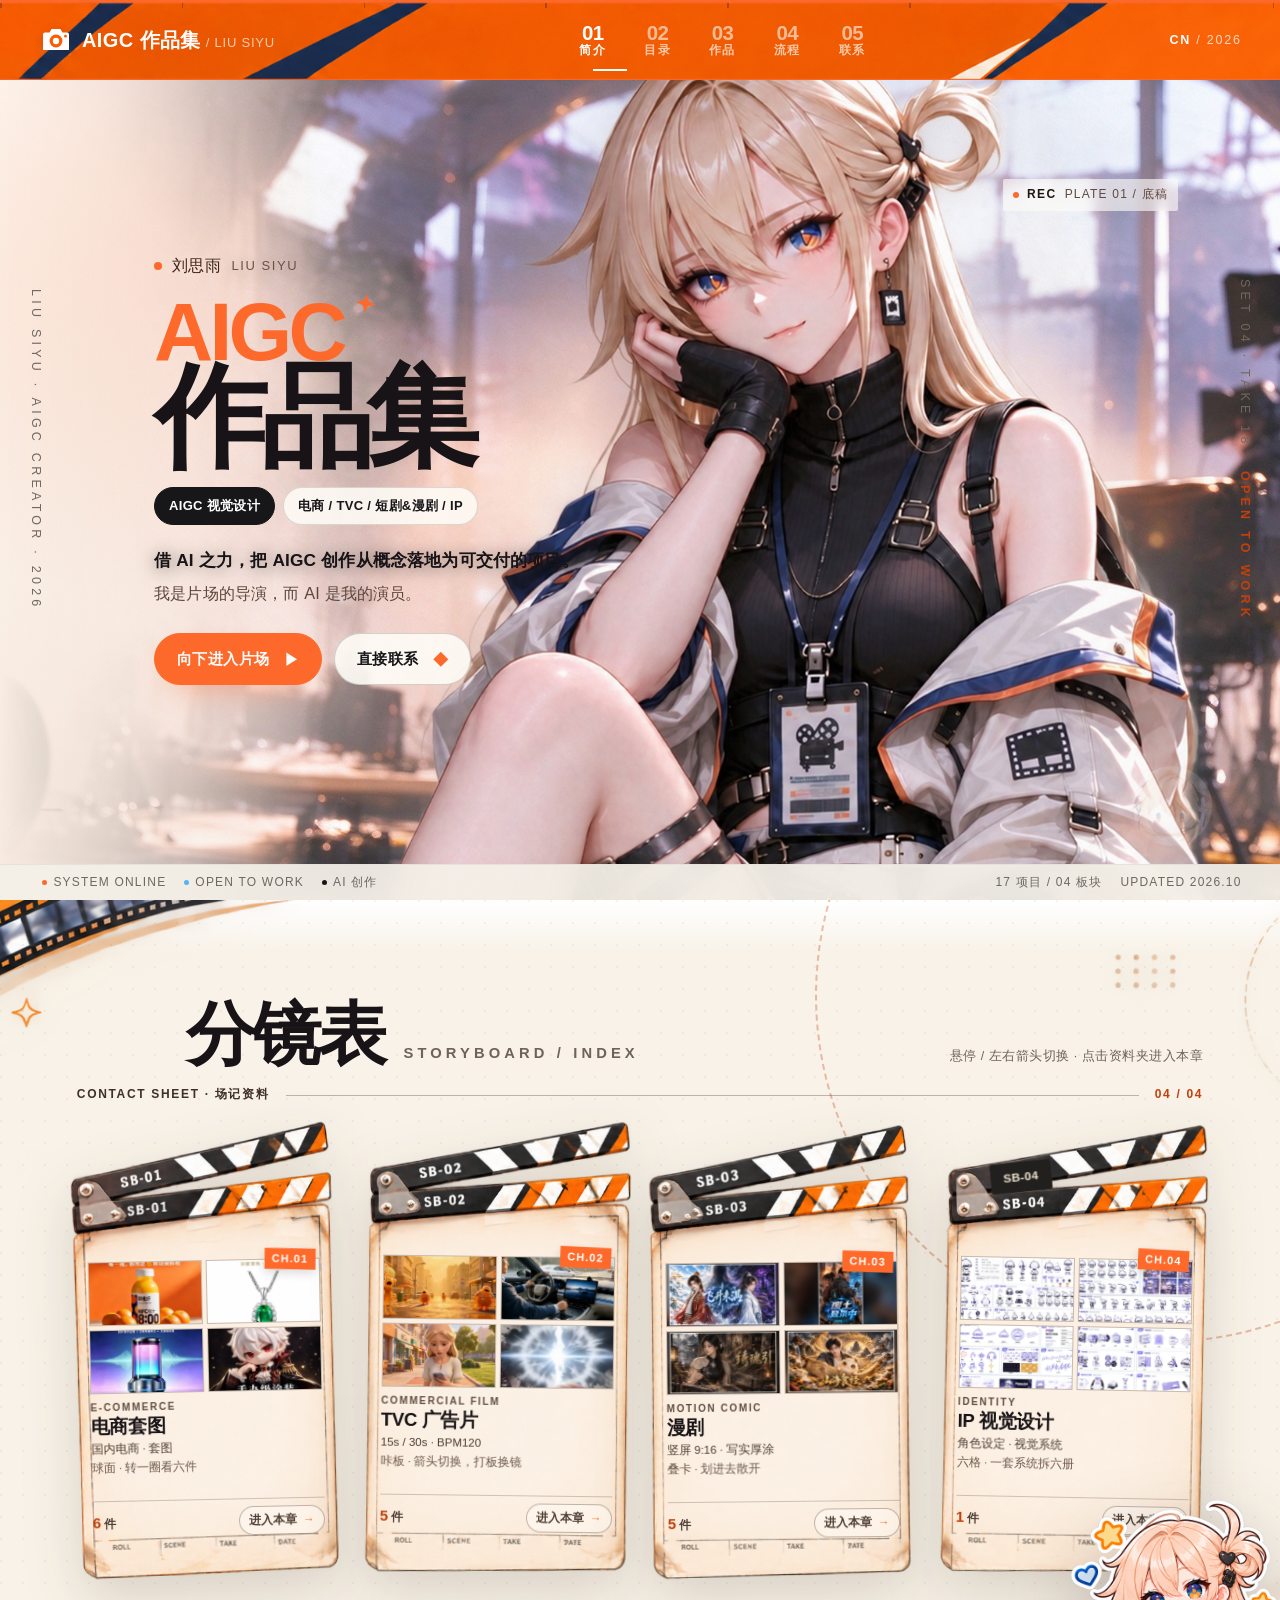
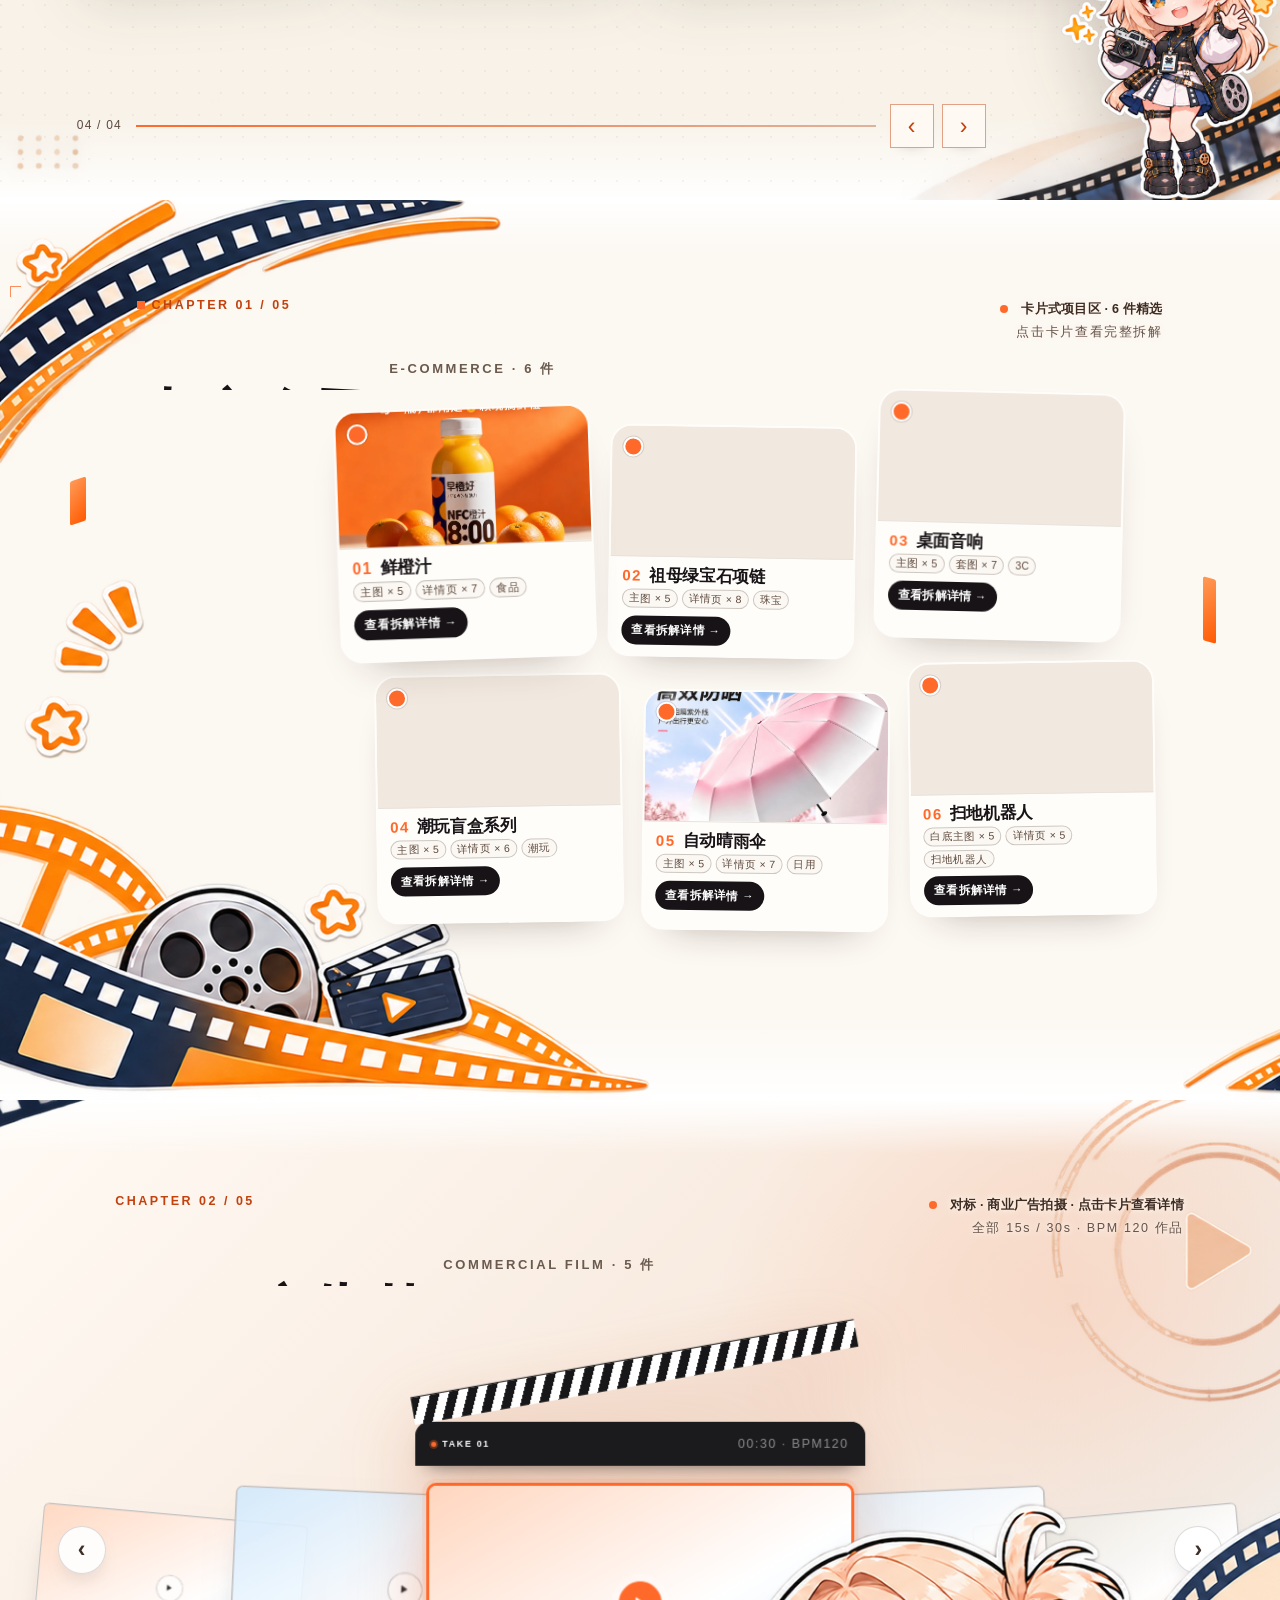
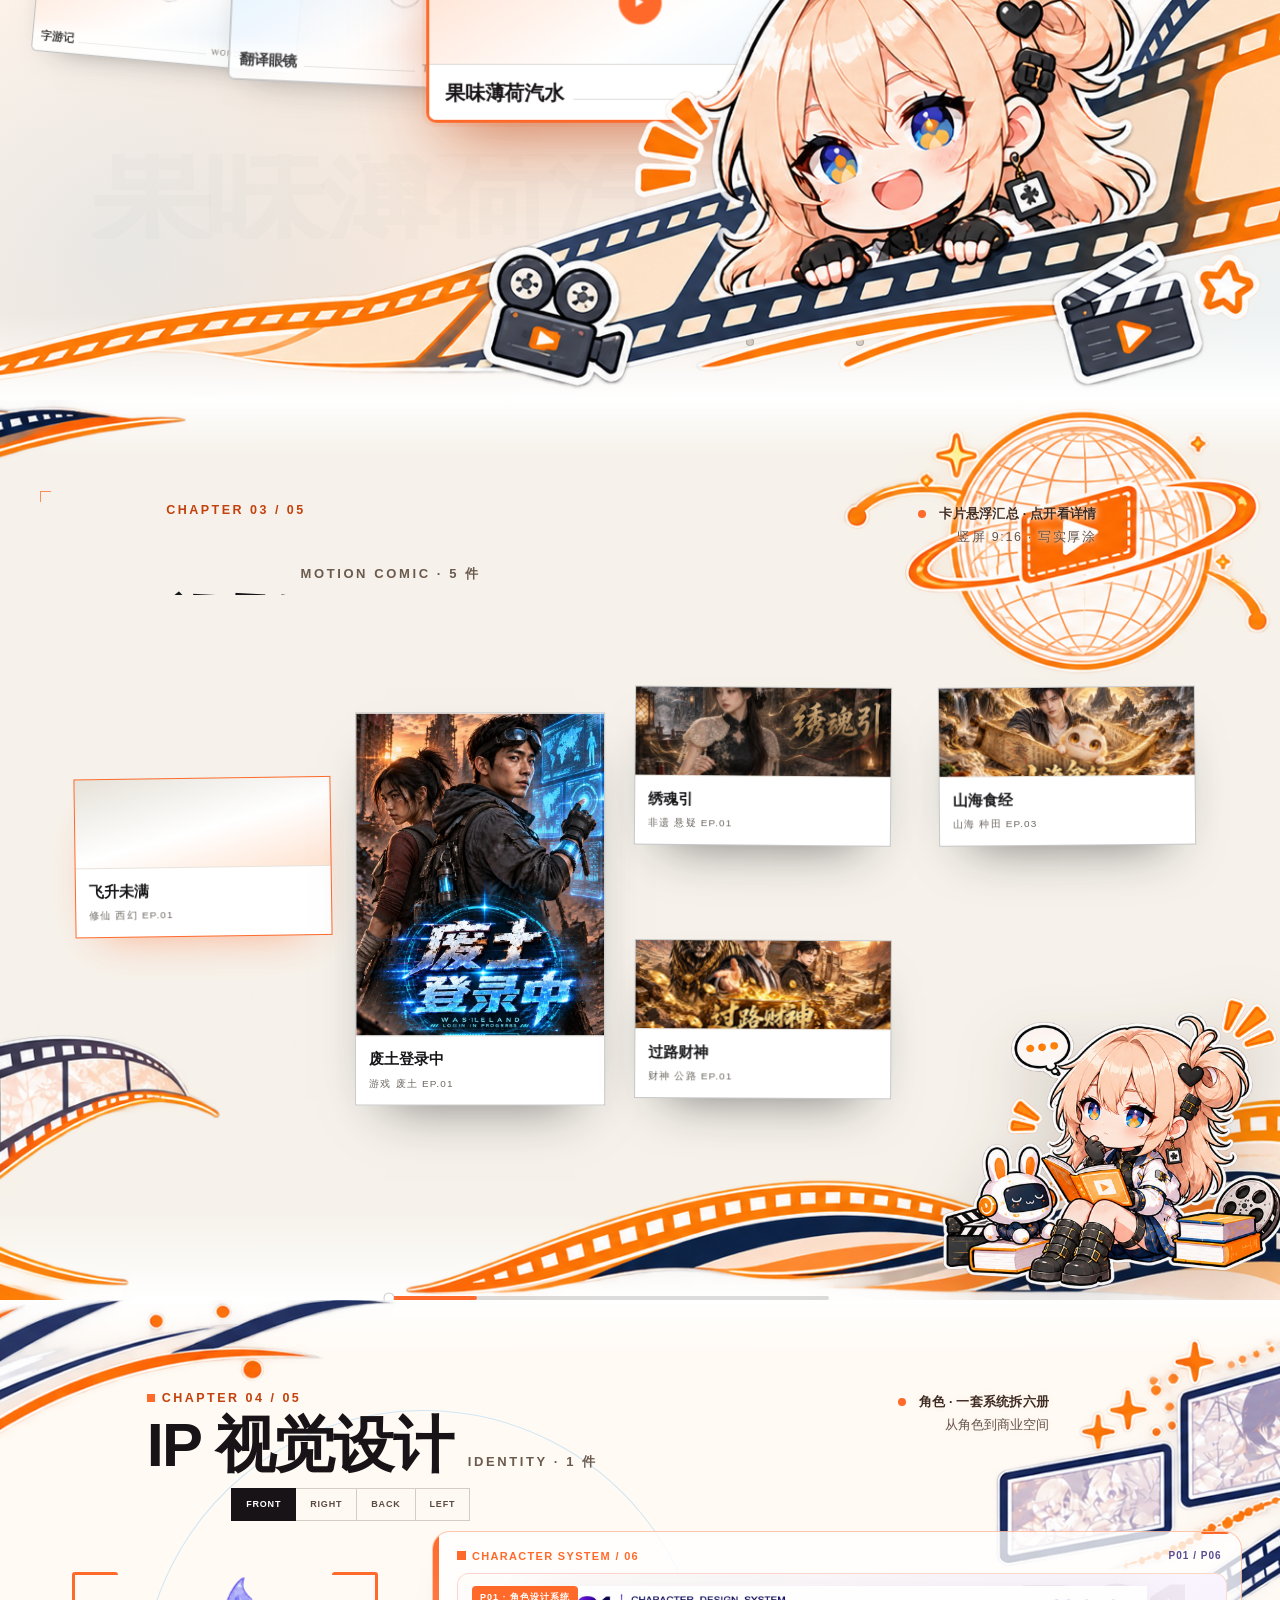
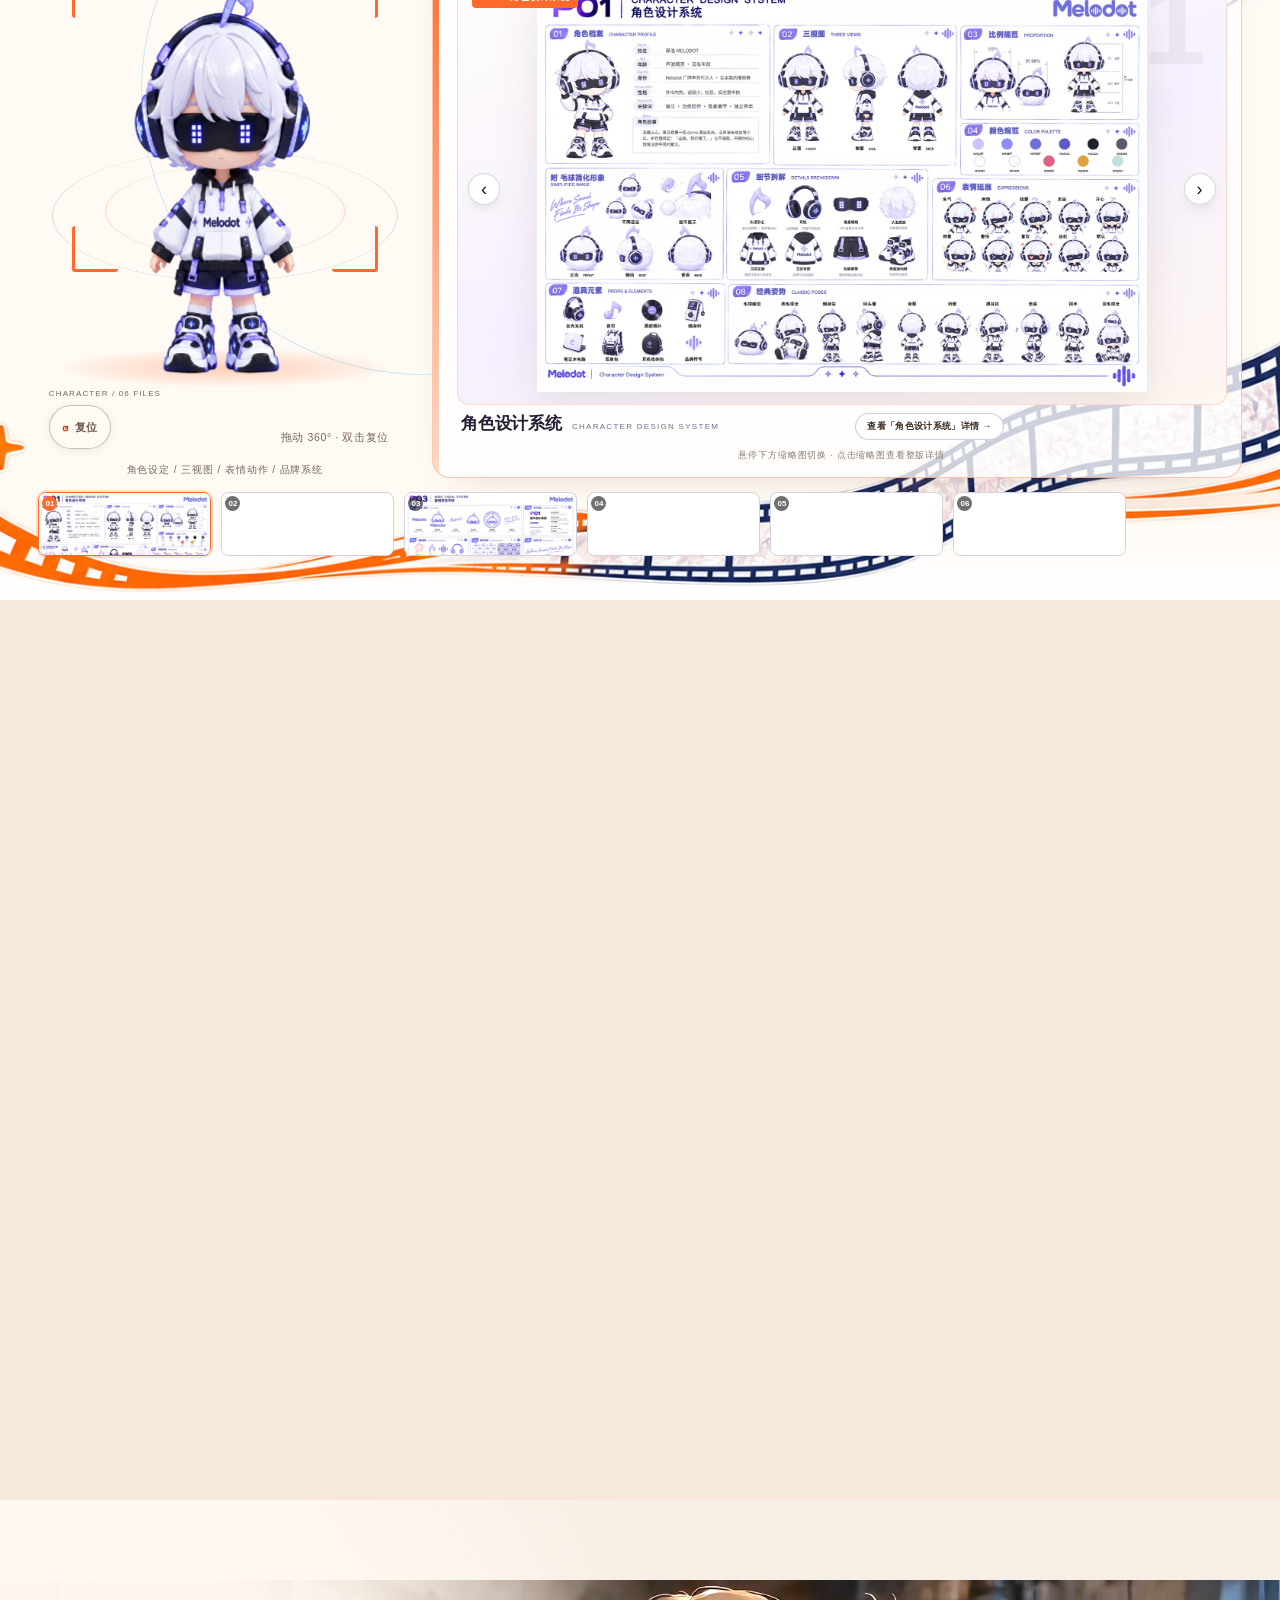
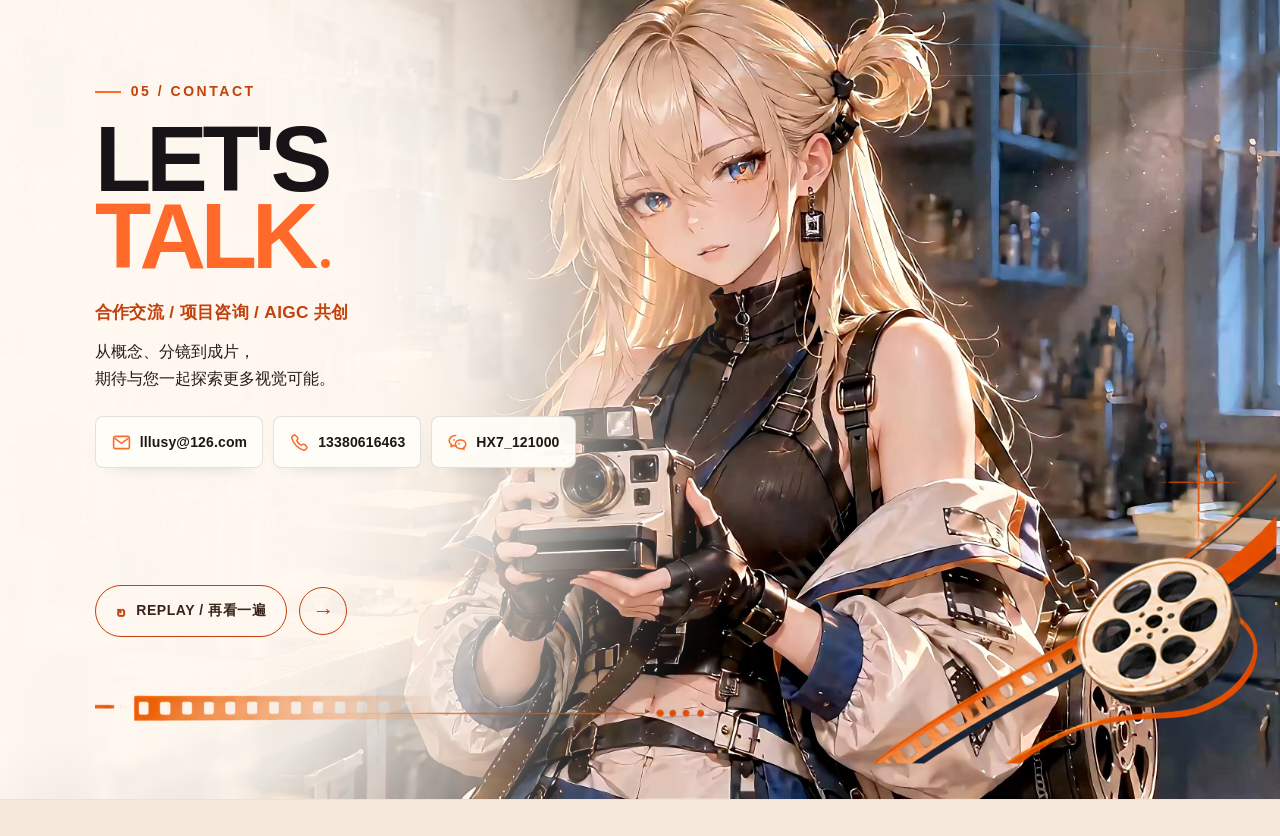
==== index.html @ 0f159fae "TVC: new split background + character assets" ====
﻿<!DOCTYPE html>
<html lang="zh-CN">
<head>
<meta charset="utf-8">
<meta name="viewport" content="width=device-width,initial-scale=1,viewport-fit=cover">
<meta name="theme-color" content="#FF5A00">
<meta name="author" content="刘思雨 LIU SIYU">
<link rel="icon" href="data:image/svg+xml,%3Csvg xmlns='http://www.w3.org/2000/svg' viewBox='0 0 64 64'%3E%3Crect width='64' height='64' fill='%23FF6A2B'/%3E%3Cpath d='M18 16h12v32H18zm18 0h12v32H36z' fill='white'/%3E%3C/svg%3E">
<title>AIGC 作品集 · 刘思雨</title>
<meta name="description" content="刘思雨（LIU SIYU）的 AIGC 作品集：电商套图、TVC 广告片、漫剧与 IP 视觉设计。">
<meta name="color-scheme" content="light">
<meta property="og:type" content="website">
<meta property="og:locale" content="zh_CN">
<meta property="og:title" content="AIGC 作品集 · 刘思雨">
<meta property="og:description" content="电商套图、TVC 广告片、漫剧与 IP 视觉设计。">
<meta property="og:image" content="assets/og-cover.jpg">
<meta property="og:image:width" content="1200">
<meta property="og:image:height" content="630">
<meta name="twitter:card" content="summary_large_image">
<meta name="twitter:title" content="AIGC 作品集 · 刘思雨">
<meta name="twitter:description" content="电商套图、TVC 广告片、漫剧与 IP 视觉设计。">
<meta name="twitter:image" content="assets/og-cover.jpg">
<style>
:root{
  --or:#FF6A2B; --or-d:#E2541C; --or-l:#FFE9DE;
  --or-ink:#C2410C; /* 小字号橙色文字专用：白底对比度 ≥ 4.5:1 */
  --bl:#55B4F2; --bl-d:#1F86DA; --bl-l:#E4F2FD;
  --ink:#17171A; --ink2:#4A4850; --gray:#6E6962;
  --line:#E7E3DC; --paper:#fff; --paper2:#F7F5F1;
  --ease:cubic-bezier(.22,.61,.36,1);
  --pad:clamp(18px,3vw,64px);
  --nav:80px; --bar:36px; --rail:56px;
  --safe-b:env(safe-area-inset-bottom,0px);
}
/* ===== 大屏缩放：1440 为设计基准；≥1920 / ≥2560 等比放大，避免大屏左右空旷、UI 偏小 ===== */
@media (min-width:1920px){:root{--nav:86px;--bar:38px;--rail:62px;--pad:clamp(20px,2.4vw,72px)}}
@media (min-width:2560px){:root{--nav:94px;--bar:42px;--rail:70px;--pad:clamp(22px,2vw,86px)}}
*{box-sizing:border-box;margin:0;padding:0}
html{scroll-behavior:smooth;-webkit-text-size-adjust:100%;overflow-x:hidden;scrollbar-gutter:auto}
body{
  background:#f7e8dc;color:var(--ink);
  font-family:-apple-system,BlinkMacSystemFont,"Segoe UI","PingFang SC","Hiragino Sans GB","Microsoft YaHei",sans-serif;
  -webkit-font-smoothing:antialiased;line-height:1.55;
  text-rendering:optimizeLegibility;
}
img{display:block;max-width:100%}
a{color:inherit;text-decoration:none}
ul{list-style:none}
button{font:inherit;color:inherit;background:none;border:0;cursor:pointer}
::selection{background:var(--or);color:#fff}

/* 跳过导航：仅键盘聚焦时出现 */
.skip{position:fixed;left:12px;top:12px;z-index:999;background:var(--ink);color:#fff;
  font-size:13px;font-weight:700;letter-spacing:.06em;padding:10px 14px;border:1px solid #fff;
  transform:translateY(-180%);transition:transform .2s var(--ease)}
.skip:focus{transform:none}
main:focus{outline:none}
[role="button"]{cursor:pointer}
[role="button"]:focus-visible{outline:2px solid var(--or);outline-offset:4px}

/* ---------- 纸底网点 ---------- */
body::before{
  content:"";position:fixed;inset:0;z-index:0;pointer-events:none;
  background-image:radial-gradient(circle at 1px 1px,rgba(23,23,26,.055) 1px,transparent 0);
  background-size:22px 22px;opacity:.9;
}
/* ---------- 颗粒 ---------- */
.grain{position:fixed;inset:0;z-index:60;pointer-events:none;opacity:.05;mix-blend-mode:multiply;
  background-image:url("data:image/svg+xml,%3Csvg xmlns='http://www.w3.org/2000/svg' width='140' height='140'%3E%3Cfilter id='n'%3E%3CfeTurbulence type='fractalNoise' baseFrequency='.82' numOctaves='3'/%3E%3C/filter%3E%3Crect width='140' height='140' filter='url(%23n)'/%3E%3C/svg%3E");
  animation:grainMove 8s steps(6) infinite;}
@keyframes grainMove{
  0%{transform:translate(0,0)}20%{transform:translate(-3%,2%)}40%{transform:translate(2%,-3%)}
  60%{transform:translate(-2%,-2%)}80%{transform:translate(3%,1%)}100%{transform:translate(0,0)}
}

.wrap{max-width:min(2200px,94vw);margin:0 auto;padding:0 var(--pad)}

/* ---------- 顶部导航 ---------- */
.hud-top{
  position:fixed;top:0;left:0;right:0;z-index:50;height:var(--nav);
  display:flex;align-items:center;gap:18px;
  padding:0 var(--pad) 0 calc(var(--pad) + 2px);
  background:rgba(255,255,255,.86);
  -webkit-backdrop-filter:saturate(180%) blur(16px);backdrop-filter:saturate(180%) blur(16px);
  border-bottom:1px solid transparent;transition:border-color .35s var(--ease),background .35s var(--ease);
}
.hud-top.stuck{border-bottom-color:var(--line);background:rgba(255,255,255,.96)}
.logo{display:flex;align-items:center;gap:9px;flex:none;font-weight:800;font-size:17px;letter-spacing:.02em}
.logo i{width:10px;height:10px;background:var(--or);display:block;transition:transform .5s var(--ease)}
.logo:hover i{transform:rotate(45deg)}
.logo em{font-style:normal;color:var(--gray);font-weight:600;font-size:13px;letter-spacing:.08em}
.nav{display:flex;gap:2px;flex:1;min-width:0;justify-content:center;overflow-x:auto;
  scrollbar-width:none;-ms-overflow-style:none}
.nav::-webkit-scrollbar{display:none}
.nav a{position:relative;font-size:16px;color:var(--ink2);padding:0 16px;height:var(--nav);
  display:flex;align-items:center;white-space:nowrap;transition:color .25s var(--ease)}
.nav a b{font-weight:700;font-size:13px;color:var(--gray);margin-right:5px;font-variant-numeric:tabular-nums;
  transition:color .25s}
.nav a::after{content:"";position:absolute;left:13px;right:13px;bottom:14px;height:2px;background:var(--or);
  transform:scaleX(0);transform-origin:left;transition:transform .3s var(--ease)}
.nav a:hover::after,.nav a.on::after{transform:scaleX(1)}
.nav a.on{color:var(--ink);font-weight:800}
.nav a:focus-visible{outline:2px solid var(--or);outline-offset:4px;border-radius:3px}
.nav a.on b,.nav a:hover b{color:var(--or)}
.hud-r{display:flex;align-items:center;gap:12px;flex:none}
.tc{font-variant-numeric:tabular-nums;font-size:13px;letter-spacing:.06em;color:var(--gray);
  border:1px solid var(--line);padding:3px 8px;line-height:1}
.tc b{color:var(--or);font-weight:800}
.lang{font-size:13px;letter-spacing:.14em;color:var(--gray)}
.lang i{color:var(--ink);font-style:normal;font-weight:800}
.prog{position:fixed;top:0;left:0;right:0;height:2px;z-index:70;background:transparent}
.prog i{display:block;height:100%;width:0;
  background:linear-gradient(90deg,var(--or) 0,var(--or) 58%,var(--bl) 58%,var(--bl) 100%)}
.prog .pt{position:absolute;left:0;right:0;top:0;height:0;pointer-events:none}
.prog .pt b{position:absolute;top:3px;width:1.5px;height:5px;background:rgba(23,23,26,.3);
  transition:height .35s var(--ease-o),background .35s var(--ease),top .35s var(--ease-o)}
.prog .pt b.on{top:2px;height:9px;background:var(--or)}

/* ---------- 左右侧栏 ---------- */
.rail{position:fixed;z-index:40;top:0;bottom:0;width:var(--rail);
  display:flex;align-items:center;justify-content:center;pointer-events:none}
.rail.l{left:0}.rail.r{right:0}
.rail span{writing-mode:vertical-rl;text-orientation:mixed;font-size:11px;letter-spacing:.34em;
  color:var(--gray);text-transform:uppercase;
  border-left:1px solid var(--line);padding-left:14px;line-height:1}
.rail.r span{border-left:0;border-right:1px solid var(--line);padding-left:0;padding-right:14px}
.rail b{color:var(--or);font-weight:800}

/* ---------- 底部状态条 ---------- */
.hud-bot{
  position:fixed;left:0;right:0;bottom:0;z-index:50;height:calc(var(--bar) + var(--safe-b));
  padding-bottom:var(--safe-b);
  display:flex;align-items:center;justify-content:space-between;gap:16px;
  padding-left:calc(var(--pad) + 4px);padding-right:var(--pad);
  background:rgba(255,255,255,.9);border-top:1px solid var(--line);
  -webkit-backdrop-filter:blur(14px);backdrop-filter:blur(14px);
  font-size:14px;letter-spacing:.1em;color:var(--gray);
  overflow-x:auto;scrollbar-width:none;white-space:nowrap;
  transition:transform .45s var(--ease),opacity .45s var(--ease);
}
.hud-bot.s8hide{transform:translateY(110%);opacity:0;pointer-events:none}
.hud-bot::-webkit-scrollbar{display:none}
.hud-bot .st{display:flex;align-items:center;gap:6px;flex:none}
.hud-bot .st i{width:5px;height:5px;border-radius:50%;background:var(--or);display:block}
.hud-bot .st.b i{background:var(--bl)}
.hud-bot .st.c i{background:var(--ink)}
.hud-bot .grp{display:flex;gap:18px;align-items:center;flex:none}
@keyframes blink{0%,100%{opacity:1}50%{opacity:.25}}
.hud-bot .st i{animation:blink 2.4s var(--ease) infinite}
.hud-bot .st:nth-child(2) i{animation-delay:.4s}
.hud-bot .st:nth-child(3) i{animation-delay:.8s}

/* ---------- 助理球 ---------- */
.orb{position:fixed;z-index:55;right:calc(var(--rail) + 14px);bottom:calc(var(--bar) + 22px + var(--safe-b));
  width:96px;height:96px;border-radius:50%;display:flex;align-items:center;justify-content:center;
  background:radial-gradient(circle at 34% 30%,#ffb189,var(--or) 62%,#d1440c 100%);
  box-shadow:0 8px 26px rgba(255,106,43,.36),inset 0 -2px 8px rgba(0,0,0,.14);
  color:#fff;font-size:13px;font-weight:800;letter-spacing:.04em;
  transition:transform .3s var(--ease)}
.orb:hover{transform:scale(1.06)}
.orb{transition:transform .3s var(--ease),opacity .45s var(--ease)}
.orb.hide{opacity:.16}
.orb::before,.orb::after{content:"";position:absolute;inset:-6px;border-radius:50%;
  border:1px solid var(--or);opacity:0;animation:ring 3s var(--ease) infinite}
.orb::after{animation-delay:1.5s}
@keyframes ring{0%{transform:scale(.9);opacity:.55}70%{transform:scale(1.5);opacity:0}100%{opacity:0}}
.orb .tip{position:absolute;right:106px;top:50%;transform:translate(6px,-50%);white-space:nowrap;
  background:var(--ink);color:#fff;font-size:13px;font-weight:600;letter-spacing:.04em;
  padding:6px 10px;opacity:0;pointer-events:none;transition:.25s var(--ease)}
.orb:hover .tip{opacity:1;transform:translate(0,-50%)}
.orb.open{transform:scale(.9) rotate(8deg)}
.orb.dim{opacity:0;transform:scale(.5);pointer-events:none}
.orb.s8hide{opacity:0;transform:scale(.5);pointer-events:none}
.orb-ico{display:flex;width:27px;height:27px;animation:bob 3s var(--ease) infinite}
.orb-ico svg{width:100%;height:100%;fill:#fff}
/* Q 版对话球：白色圆形徽章 + 橙色 ring（失败回退原对话图标） */
.orb.has-chibi{background:#fff}
.orb.has-chibi .orb-ico{position:relative;width:100%;height:100%;animation:none}
.orb-chibi{position:absolute;inset:0;width:100%;height:100%;object-fit:cover;border-radius:50%;
  display:block;z-index:1}
.orb.has-chibi .orb-fallback{display:none}
.orb.has-chibi:hover .orb-chibi{transform:scale(1.04);transition:transform .3s var(--ease)}
@keyframes bob{0%,100%{transform:translateY(0)}50%{transform:translateY(-2px)}}

/* ---------- AI 助手对话 ---------- */
.aichat{position:fixed;z-index:58;left:0;top:0;
  width:344px;max-width:calc(100vw - 26px);height:min(486px,72vh);
  background:#fff;border:1px solid var(--line);border-radius:22px;overflow:hidden;
  display:flex;flex-direction:column;
  box-shadow:0 26px 74px rgba(20,18,16,.24),0 6px 18px rgba(20,18,16,.12);
  opacity:0;transform:translateY(18px) scale(.94);transform-origin:50% 50%;
  pointer-events:none;visibility:hidden;
  transition:opacity .32s var(--ease),transform .34s var(--ease),visibility 0s linear .34s;
  font-size:14px;color:var(--ink)}
.aichat.show{opacity:1;transform:translateY(0) scale(1);pointer-events:auto;visibility:visible;
  transition:opacity .32s var(--ease),transform .34s var(--ease),visibility 0s linear 0s}
.aichat.dragging{transition:none}
.aichat.centered{box-shadow:0 44px 120px -20px rgba(20,18,16,.42),0 10px 26px rgba(20,18,16,.16)}
.aichat .ac-head{cursor:grab;touch-action:none}
.aichat.dragging .ac-head{cursor:grabbing}
.ac-head{display:flex;align-items:center;gap:10px;padding:12px 12px 12px 14px;
  background:linear-gradient(118deg,#FF6A2B,#ff8c52);color:#fff}
.ac-av{width:48px;height:48px;border-radius:50%;overflow:hidden;background:rgba(255,255,255,.2);
  display:flex;align-items:center;justify-content:center;flex:0 0 auto}
.ac-av svg{width:20px;height:20px;fill:#fff}
.ac-av img{width:100%;height:100%;object-fit:cover;display:block}
.ac-id{flex:1;min-width:0;line-height:1.28}
.ac-id b{display:block;font-size:14px;font-weight:800;letter-spacing:.02em}
.ac-id i{display:flex;align-items:center;gap:5px;font-style:normal;font-size:11px;opacity:.94}
.ac-id .dot{width:6px;height:6px;border-radius:50%;background:#8dffa6;box-shadow:0 0 0 3px rgba(141,255,166,.4);animation:live 1.6s ease-in-out infinite}
@keyframes live{0%,100%{opacity:1}50%{opacity:.45}}
.ac-ic{width:30px;height:30px;border-radius:50%;border:0;background:rgba(255,255,255,.16);
  color:#fff;font-size:16px;line-height:1;cursor:pointer;flex:0 0 auto;transition:.2s}
.ac-ic:hover{background:rgba(255,255,255,.34)}
.ac-x{font-size:19px}
.ac-top svg{width:17px;height:17px;fill:#fff}
.ac-body{flex:1;overflow-y:auto;padding:14px 14px 8px;display:flex;flex-direction:column;gap:8px;
  background:linear-gradient(180deg,#FFF9F4,#F2F7FC)}
.ac-line{display:flex;gap:7px;align-items:flex-end;max-width:92%;animation:msgIn .34s var(--ease) both}
.ac-line.ai{align-self:flex-start}
.ac-line.me{align-self:flex-end;flex-direction:row-reverse}
.ac-mini{flex:0 0 auto;width:32px;height:32px;border-radius:50%;overflow:hidden;background:var(--or);
  display:flex;align-items:center;justify-content:center;margin-bottom:3px}
.ac-mini svg{width:13px;height:13px;fill:#fff}
.ac-mini img{width:100%;height:100%;object-fit:cover;display:block}
.ac-msg{max-width:100%;padding:9px 12px;border-radius:15px;line-height:1.55;font-size:15px;
  word-break:break-word}
.ac-msg.ai{background:#fff;border:1px solid var(--line);border-bottom-left-radius:5px}
.ac-msg.me{background:var(--or);color:#fff;border-bottom-right-radius:5px}
@keyframes msgIn{from{opacity:0;transform:translateY(9px)}to{opacity:1;transform:translateY(0)}}
.ac-typing{display:flex;gap:4px;align-items:center;padding:12px 13px;background:#fff;
  border:1px solid var(--line);border-radius:15px;border-bottom-left-radius:5px}
.ac-typing i{width:6px;height:6px;border-radius:50%;background:#cfc8bf;animation:blink 1.2s infinite}
.ac-typing i:nth-child(2){animation-delay:.18s}
.ac-typing i:nth-child(3){animation-delay:.36s}
@keyframes blink{0%,60%,100%{opacity:.3;transform:translateY(0)}30%{opacity:1;transform:translateY(-3px)}}
.ac-quick{display:flex;flex-wrap:wrap;gap:7px;padding:9px 14px 4px}
.ac-chip{border:1.5px solid var(--or);color:#d8490f;background:#FFF3EC;border-radius:999px;
  padding:6px 12px;font-size:12.5px;font-weight:700;cursor:pointer;transition:.2s var(--ease)}
.ac-chip:hover{background:var(--or);color:#fff;transform:translateY(-1px)}
.ac-chip:active{transform:translateY(0)}
.ac-card{align-self:flex-start;width:85%;max-width:85%;background:#fff;border:1px solid var(--line);
  border-radius:15px;padding:6px 12px;box-shadow:0 6px 20px rgba(20,18,16,.07);
  animation:msgIn .34s var(--ease) both}
.ac-card .ttl{font-size:11px;font-weight:800;color:var(--or);letter-spacing:.06em;padding:5px 0 2px}
.ac-row{display:flex;align-items:center;gap:10px;padding:8px 0;border-top:1px dashed var(--line)}
.ac-row .k{width:32px;flex:0 0 auto;font-size:11px;font-weight:800;color:var(--or);letter-spacing:.04em}
.ac-row .v{flex:1;min-width:0;font-size:13px;overflow:hidden;text-overflow:ellipsis;white-space:nowrap}
.ac-row .cp{flex:0 0 auto;border:1px solid var(--line);background:#fff;border-radius:8px;
  font-size:11px;font-weight:700;color:var(--ink);padding:4px 10px;cursor:pointer;transition:.2s}
.ac-row .cp:hover{border-color:var(--or);color:var(--or)}
.ac-row .cp.static{color:#bcb4aa;cursor:default;border:0;background:transparent;padding-right:0}
.ac-foot{display:flex;gap:8px;padding:10px 12px;border-top:1px solid var(--line);background:#fff}
.ac-foot input{flex:1;min-width:0;border:1px solid var(--line);border-radius:999px;padding:9px 14px;
  font-size:13px;outline:none;font-family:inherit;transition:.2s}
.ac-foot input:focus{border-color:var(--or);box-shadow:0 0 0 3px rgba(255,106,43,.13)}
.ac-foot button{flex:0 0 auto;width:38px;height:38px;border:0;border-radius:50%;background:var(--or);
  color:#fff;font-size:15px;cursor:pointer;transition:.2s}
.ac-foot button:hover{background:#e85a1f}
@media(max-width:560px){
  .aichat{height:min(56vh,420px)}
}

/* ---------- 首屏 · 虚化底片 ---------- */
.hero{position:relative;z-index:1;min-height:100vh;min-height:100svh;overflow:hidden;
  display:flex;flex-direction:column;justify-content:center;
  padding-top:calc(var(--nav) + clamp(26px,6vh,68px));
  padding-bottom:calc(var(--bar) + var(--safe-b) + clamp(24px,5vh,54px));
  padding-left:var(--rail);border-bottom:1px solid var(--line)}
.hero-media{position:absolute;inset:0;z-index:0;overflow:hidden;pointer-events:none}
.hv{position:absolute;z-index:1;left:-9%;top:-9%;width:118%;height:118%;object-fit:cover;
  filter:blur(42px) saturate(120%);opacity:0;transition:opacity 1.1s var(--ease)}
.hv.on{opacity:1}
.plate{position:absolute;z-index:0;left:-9%;top:-9%;width:118%;height:118%;
  filter:blur(50px) saturate(120%);
  background:
    radial-gradient(46% 40% at 24% 28%,rgba(255,106,43,.62),transparent 62%),
    radial-gradient(44% 38% at 76% 22%,rgba(85,180,242,.6),transparent 64%),
    radial-gradient(56% 44% at 64% 82%,rgba(255,150,88,.5),transparent 66%),
    radial-gradient(40% 34% at 12% 84%,rgba(85,180,242,.34),transparent 62%),
    linear-gradient(158deg,#fff 0,#F3EDE5 40%,#FFEFE2 70%,#E9F5FE 100%);
  animation:plateDrift 28s ease-in-out infinite alternate}
.plate::after{content:"";position:absolute;left:0;top:-10%;width:32%;height:120%;
  background:linear-gradient(90deg,transparent,rgba(255,255,255,.95),transparent);
  transform:translateX(-106%) skewX(-12deg);
  animation:plateSweep 9.5s var(--ease) infinite}
@keyframes plateDrift{0%{transform:scale(1) translate(0,0)}100%{transform:scale(1.07) translate(-1.8%,1.4%)}}
@keyframes plateSweep{0%{transform:translateX(-106%) skewX(-12deg)}
  58%,100%{transform:translateX(369%) skewX(-12deg)}}
.veil{position:absolute;z-index:2;inset:0;
  background:
    linear-gradient(96deg,rgba(255,255,255,.94) 0,rgba(255,255,255,.8) 32%,rgba(255,255,255,.4) 60%,rgba(255,255,255,.12) 100%),
    linear-gradient(180deg,rgba(255,255,255,.5) 0,rgba(255,255,255,.08) 24%,rgba(255,255,255,.16) 60%,rgba(255,255,255,.9) 100%)}
.scan{position:absolute;z-index:3;inset:0;opacity:.45;
  background:repeating-linear-gradient(180deg,rgba(23,23,26,.05) 0 1px,transparent 1px 4px)}
/* 取景框 */
.vf{position:absolute;width:22px;height:22px;border:2px solid rgba(23,23,26,.5);z-index:2}
.vf.tl{left:calc(var(--rail) + 14px);top:calc(var(--nav) + 14px);border-right:0;border-bottom:0}
.vf.tr{right:14px;top:calc(var(--nav) + 14px);border-left:0;border-bottom:0}
.vf.bl{left:calc(var(--rail) + 14px);bottom:calc(var(--bar) + 14px);border-right:0;border-top:0}
.vf.br{right:14px;bottom:calc(var(--bar) + 14px);border-left:0;border-top:0}

.hero-in{position:relative;z-index:3;width:100%;max-width:min(1680px,94vw);margin:0 auto;padding:0 var(--pad)}
.h-top{display:flex;align-items:center;justify-content:space-between;gap:16px;flex-wrap:wrap}
.eyebrow{display:flex;align-items:center;gap:12px;font-size:12.5px;color:var(--ink2);letter-spacing:.02em}
.eyebrow .sq{width:9px;height:9px;background:var(--or);flex:none}
.eyebrow em{font-style:normal;letter-spacing:.22em;font-size:10px;color:var(--gray)}
.rec{display:inline-flex;align-items:center;gap:7px;font-size:9.5px;letter-spacing:.18em;
  font-weight:800;color:var(--ink);background:rgba(255,255,255,.78);
  border:1px solid rgba(23,23,26,.12);padding:5px 10px;line-height:1}
.rec i{width:6px;height:6px;border-radius:50%;background:var(--or);display:block;
  animation:blink 1.8s var(--ease) infinite}
.rec span{color:var(--gray);font-weight:600;letter-spacing:.14em}

.title{margin-top:clamp(14px,2.6vh,26px);position:relative;isolation:isolate}
.title .l1{display:block;font-size:clamp(54px,min(10vw,11vh),150px);line-height:.9;font-weight:900;
  letter-spacing:-.03em;color:var(--or)}
.title .l2{display:block;position:relative;font-size:clamp(78px,min(13.5vw,15vh),210px);line-height:1;
  font-weight:900;letter-spacing:-.05em;color:var(--ink)}
/* 印刷错版：橙色重影 */
.title .l2::before{
  content:attr(data-t);position:absolute;left:.058em;top:.05em;z-index:-1;
  color:#FFC9AE;opacity:1;transition:transform .8s var(--ease)}
.hero.in .title .l2::before{animation:misreg 1.1s var(--ease) both .3s}
@keyframes misreg{
  0%{transform:translate(.3em,.3em);opacity:0}
  60%{transform:translate(-.012em,-.01em);opacity:1}
  100%{transform:none;opacity:1}}

.lead{margin-top:clamp(16px,2.6vh,28px);max-width:38em;font-size:clamp(16px,1.7vw,21px);
  color:var(--ink2);letter-spacing:.01em;line-height:1.85}
.lead em{display:block;font-style:normal;color:var(--gray);margin-top:6px;font-size:.93em}
.lead .k{color:var(--ink);font-weight:800}

.hero-f{margin-top:clamp(18px,3vh,32px);display:flex;align-items:flex-end;gap:18px;flex-wrap:wrap}
.enter{display:inline-flex;align-items:center;gap:12px;font-size:11.5px;letter-spacing:.16em;
  color:var(--ink);font-weight:700;padding:11px 16px 11px 18px;border:1.5px solid var(--ink);
  min-height:46px;transition:.28s var(--ease)}
.enter .ar{width:22px;height:22px;border-radius:50%;background:var(--ink);color:#fff;
  display:flex;align-items:center;justify-content:center;font-size:11px;transition:.28s var(--ease)}
.enter:hover{background:var(--ink);color:#fff}
.enter:hover .ar{background:var(--or)}
.hero-f .note{font-size:10.5px;letter-spacing:.14em;color:var(--gray);line-height:1.8;
  padding-bottom:4px}
.hero-f .note b{color:var(--or);font-weight:800}
.sign{margin-left:auto;text-align:right;flex:none}
.sign .ln{width:88px;height:1px;background:rgba(23,23,26,.28);margin-left:auto;margin-bottom:7px}
.sign b{display:block;font-size:clamp(17px,1.9vw,24px);font-weight:900;font-style:italic;
  letter-spacing:.1em;color:var(--or);line-height:1}
.sign span{display:block;font-size:9px;letter-spacing:.2em;color:var(--gray);margin-top:7px}



/* ---------- 章节通用 ---------- */
.sec{position:relative;z-index:1;padding-top:calc(var(--nav) + clamp(14px,1.8vw,26px));padding-bottom:clamp(44px,4.4vw,76px);padding-left:var(--rail);
  border-bottom:1px solid var(--line)}
.sec-hd{display:flex;align-items:flex-start;justify-content:space-between;gap:24px;flex-wrap:wrap;
  margin-bottom:clamp(26px,4vw,48px)}
.sec-t{display:flex;align-items:baseline;gap:clamp(10px,1.6vw,20px);flex-wrap:wrap}
.sec-t .no{font-size:clamp(32px,3.6vw,58px);letter-spacing:0;color:var(--or);font-weight:900;
  font-variant-numeric:tabular-nums;line-height:1}
.sec-t h2{font-size:clamp(40px,5.5vw,88px);line-height:1;font-weight:900;letter-spacing:-.03em}
.sec-t .en{font-size:12.5px;letter-spacing:.26em;color:var(--gray);text-transform:uppercase;
  padding-bottom:6px}
.sec-d{max-width:24em;font-size:14.5px;color:var(--gray);letter-spacing:.02em;line-height:1.8;
  padding-top:8px}
.sec-d b{color:var(--ink);font-weight:700}

/* 进场 */
.js .rv{opacity:0;transform:translateY(26px);transition:opacity .8s var(--ease),transform .8s var(--ease);
  transition-delay:var(--d,0s);will-change:opacity,transform}
.js .rv.l{transform:translateX(-30px)}
.js .rv.r{transform:translateX(30px)}
.js .rv.s{transform:scale(.95)}
.js .rv.in{opacity:1;transform:none}
.js .rv.from-up:not(.in):not(.l):not(.r):not(.s){transform:translateY(-28px)}

/* ---------- 首屏档案条 ---------- */
.data{display:grid;grid-template-columns:44px repeat(6,minmax(0,1fr));gap:1px;
  margin-top:clamp(18px,3vh,30px);
  background:rgba(23,23,26,.1);border:1px solid rgba(23,23,26,.1);
  -webkit-backdrop-filter:blur(12px) saturate(140%);backdrop-filter:blur(12px) saturate(140%);
  box-shadow:0 26px 60px -46px rgba(23,23,26,.62)}
.data>*{background:rgba(255,255,255,.8)}
.data .cap{background:var(--ink);color:#fff;font-size:10.5px;font-weight:800;letter-spacing:.06em;
  display:flex;align-items:center;justify-content:center;font-variant-numeric:tabular-nums}
.df{padding:clamp(10px,1.6vh,15px) clamp(9px,1.2vw,16px) clamp(11px,1.8vh,16px)}
.df dt{font-size:8.5px;letter-spacing:.2em;color:var(--or);font-weight:800;margin-bottom:5px;
  white-space:nowrap}
.df dd{font-size:clamp(12px,1.2vw,14.5px);font-weight:800;letter-spacing:.01em;line-height:1.25}
.df dd small{display:block;font-weight:500;font-size:9px;color:var(--gray);letter-spacing:.1em;
  margin-top:4px;white-space:nowrap}

/* ---------- 02 分镜表 ---------- */
.board{border-top:2px solid var(--ink)}
.row{display:grid;grid-template-columns:64px minmax(0,1fr) 92px 108px 40px;align-items:center;
  gap:clamp(8px,2vw,26px);padding:clamp(16px,2.4vw,24px) 0;border-bottom:1px solid var(--line);
  position:relative;transition:padding .35s var(--ease)}
.row::before{content:"";position:absolute;left:0;right:0;top:0;bottom:0;background:var(--or-l);
  transform:scaleX(0);transform-origin:left;transition:transform .45s var(--ease);z-index:-1}
.row:hover::before{transform:scaleX(1)}
.row .rn{font-size:11px;letter-spacing:.16em;color:var(--gray);font-variant-numeric:tabular-nums}
.row .rt{font-size:clamp(17px,2.4vw,27px);font-weight:900;letter-spacing:-.01em;
  display:flex;align-items:baseline;gap:10px;flex-wrap:wrap}
.row .rt em{font-style:normal;font-size:10px;letter-spacing:.2em;color:var(--gray);font-weight:600}
.row .rc{font-size:12px;color:var(--ink2);font-variant-numeric:tabular-nums}
.row .rc b{font-size:15px;font-weight:900;color:var(--or);margin-right:2px}
.row .rp{font-size:10.5px;letter-spacing:.12em;color:var(--gray);font-variant-numeric:tabular-nums}
.row .dots{flex:1;min-width:24px;height:1px;align-self:center;margin-left:4px;
  background:repeating-linear-gradient(90deg,var(--line) 0 5px,transparent 5px 10px)}
.row .ra{width:30px;height:30px;border:1px solid var(--line);border-radius:50%;display:grid;
  place-items:center;font-size:11px;color:var(--gray);justify-self:end;
  transition:.3s var(--ease)}
.row:hover .ra{background:var(--or);border-color:var(--or);color:#fff;transform:rotate(-45deg)}

/* ---------- 02 目录：场记资料夹 / contact sheet ---------- */
.reel-bar{display:flex;align-items:baseline;justify-content:space-between;gap:16px;flex-wrap:wrap;
  border-top:1px solid var(--ink);margin-top:clamp(16px,2.4vw,28px);padding-top:10px;margin-bottom:12px;
  font-size:10px;letter-spacing:.16em;color:var(--gray)}
.reel-k{color:var(--ink);font-weight:800;letter-spacing:.2em;display:flex;align-items:center;gap:8px}
.reel-k::before{content:"";width:16px;height:1px;background:var(--or);display:block}
.reel-hint{font-size:12px;letter-spacing:.1em;color:var(--gray)}
.reel-wrap{position:relative}
.reel-ghost{position:absolute;right:0;top:-24px;z-index:0;max-width:100%;overflow:hidden;
  font-size:clamp(76px,12.5vw,170px);font-weight:900;letter-spacing:-.06em;line-height:.72;
  color:rgba(23,23,26,.032);text-align:right;white-space:nowrap;pointer-events:none;
  font-variant-numeric:tabular-nums}
.reel{position:relative;z-index:1;display:flex;gap:16px;overflow-x:auto;overflow-y:hidden;scroll-snap-type:x mandatory;
  padding:20px 12px 26px;margin-left:-12px;margin-right:-12px;perspective:1200px;
  scrollbar-width:none;-webkit-overflow-scrolling:touch}
.reel::-webkit-scrollbar{display:none}
.reel:focus-visible{outline:1px dashed var(--or-ink);outline-offset:2px}
.reel-card{position:relative;flex:0 0 clamp(330px,30vw,460px);display:flex;flex-direction:column;
  min-height:420px;padding:16px 16px 14px;background:var(--paper);border:1px solid var(--ink);
  color:var(--ink);text-decoration:none;isolation:isolate;transform:rotate(-.45deg);
  box-shadow:7px 7px 0 -1px var(--paper2),7px 7px 0 0 var(--line),
    -5px 5px 0 -1px var(--paper),-5px 5px 0 0 var(--line),0 22px 40px -34px rgba(23,23,26,.55);
  transition:transform .5s var(--ease),box-shadow .5s var(--ease),opacity .35s var(--ease),filter .35s var(--ease)}
.reel-card:nth-child(even){transform:rotate(.45deg)}
.reel-card:hover,.reel-card:focus-visible{transform:rotate(0) translateY(-8px);z-index:4;
  box-shadow:9px 11px 0 -1px var(--paper2),9px 11px 0 0 var(--line),
    -7px 8px 0 -1px var(--paper),-7px 8px 0 0 var(--line),0 30px 52px -32px rgba(23,23,26,.5)}
.reel-card.active{opacity:1;filter:none;z-index:4;transform:translateY(-5px) rotate(0) scale(1.012);
  box-shadow:9px 12px 0 -1px var(--paper2),9px 12px 0 0 var(--line),
    -7px 9px 0 -1px var(--paper),-7px 9px 0 0 var(--line),0 32px 56px -32px rgba(23,23,26,.52)}
.reel-card.active .reel-tab{background:var(--or-ink)}
.reel-card.active .reel-stamp{color:var(--ink);border-color:var(--ink)}
.reel.has-active .reel-card:not(.active){opacity:.8;filter:saturate(.82);
  transform:rotate(-.45deg) scale(.965)}
.reel.has-active .reel-card:nth-child(even):not(.active){transform:rotate(.45deg) scale(.965)}
.reel-tab{position:absolute;left:16px;top:-16px;z-index:5;background:var(--ink);color:#fff;
  font-size:13px;font-weight:800;letter-spacing:.18em;padding:6px 11px;line-height:1}
.reel-stamp{position:absolute;right:13px;top:14px;z-index:5;color:var(--or-ink);border:1.5px solid var(--or-ink);
  font-size:13px;font-weight:800;letter-spacing:.12em;padding:4px 7px;transform:rotate(8deg);
  opacity:.86;background:rgba(255,255,255,.65)}
.reel-no{position:absolute;right:8px;bottom:4px;z-index:0;font-size:128px;font-weight:900;line-height:.7;
  letter-spacing:-.06em;color:rgba(23,23,26,.045);font-variant-numeric:tabular-nums;pointer-events:none}
.reel-shots{display:grid;grid-template-columns:1fr 1fr;gap:9px;position:relative;z-index:1;margin-top:11px}
.reel-shots img{width:100%;aspect-ratio:16/10;object-fit:cover;border:1px solid var(--line);background:var(--paper2);
  opacity:0;filter:saturate(.88) contrast(.98);
  transition:opacity .4s var(--ease),filter .4s var(--ease),transform .6s var(--ease)}
.reel-shots img.in{opacity:1}
.reel-card:hover .reel-shots img,.reel-card:focus-visible .reel-shots img{
  filter:saturate(1.04) contrast(1);transform:scale(1.012)}
.reel-info{position:relative;z-index:2;margin-top:auto;padding-top:12px;display:flex;flex-direction:column}
.reel-en{font-size:13px;letter-spacing:.2em;color:var(--gray);font-weight:700}
.reel-ttl{font-size:24px;font-weight:900;letter-spacing:-.03em;line-height:1.1;margin-top:5px}
.reel-sub{font-size:13.5px;letter-spacing:.1em;color:var(--gray);margin-top:4px}
.reel-desc{font-size:14px;color:var(--ink2);margin-top:6px;line-height:1.5}
.reel-meta{display:flex;align-items:center;justify-content:space-between;gap:8px;border-top:1px solid var(--line);
  margin-top:9px;padding-top:8px;font-size:14px;color:var(--gray);letter-spacing:.1em}
.reel-meta b{font-size:14px;color:var(--or-ink);font-weight:900;margin-right:1px}
.reel-meta i{font-style:normal;font-size:12.5px;color:var(--ink);font-weight:700;letter-spacing:.08em}
.reel-foot{display:flex;align-items:center;gap:14px;margin-top:2px;font-size:13px;letter-spacing:.16em;color:var(--gray)}
.reel-pos b{color:var(--or-ink);font-weight:900}
.reel-line{flex:1;height:1px;background:var(--line);position:relative;overflow:hidden}
.reel-line i{display:block;height:100%;width:25%;background:var(--or);transition:width .4s var(--ease)}
.reel-nav{display:flex;gap:4px}
.reel-nav button{width:34px;height:34px;border:1px solid var(--line);background:#fff;color:var(--ink);
  display:grid;place-items:center;font-size:15px;transition:.25s var(--ease)}
.reel-nav button:hover{background:var(--ink);border-color:var(--ink);color:#fff}
.reel-nav button:disabled{opacity:.28;cursor:default;background:#fff;color:var(--ink);border-color:var(--line)}
@media (min-width:1024px){
  .reel-card{flex:1 1 0;min-width:0}
  .reel-no{font-size:92px}
}


/* ================= 作品：五个章节 · 五种形式 ================= */
.chap{position:relative;z-index:1;padding-top:calc(var(--nav) + clamp(14px,1.8vw,26px));padding-left:var(--rail);
  border-bottom:1px solid var(--line);background:var(--paper);overflow:clip}
.chap.alt{background:var(--paper2)}
/* 纸张底色：让白底不再一整片死白 */
#s1{background:#F8F2E8}
#s2{background:#FCF8F2}
#s4{background:#F1F6FB}
#s5{background:#F6F2EB}
#s6{background:
  radial-gradient(680px 540px at 7% 22%,rgba(85,180,242,.16),transparent 68%),
  radial-gradient(520px 440px at 92% 82%,rgba(124,92,255,.10),transparent 70%),
  #F5F0FA}
#s7{background:
  radial-gradient(780px 520px at 94% 4%,rgba(85,180,242,.16),transparent 66%),
  radial-gradient(540px 420px at 0% 100%,rgba(255,106,43,.07),transparent 68%),
  #F1F6F9}
#s8{background:
  radial-gradient(circle at 82% 46%,transparent 0 148px,rgba(85,180,242,.17) 149px 150px,transparent 151px),
  radial-gradient(620px 460px at 0% 100%,rgba(255,106,43,.12),transparent 66%),
  #F5EEE4}
.talk{background:transparent}
#s6::after{content:"";position:absolute;left:calc(var(--pad) + 8%);top:110px;width:44%;aspect-ratio:1;
  border:1px solid rgba(85,180,242,.28);border-radius:50%;transform:rotate(-18deg);
  pointer-events:none;z-index:0}
#s7::after{content:"";position:absolute;right:0;top:0;width:38%;height:100%;pointer-events:none;z-index:0;opacity:.7;
  background:repeating-linear-gradient(135deg,rgba(85,180,242,.10) 0 1px,transparent 1px 15px);
  -webkit-mask-image:linear-gradient(90deg,transparent,#000 45%);mask-image:linear-gradient(90deg,transparent,#000 45%)}
#s8::after{content:"";position:absolute;right:3%;top:16%;width:44vw;max-width:560px;aspect-ratio:1;
  border:1px solid rgba(85,180,242,.24);border-radius:50%;pointer-events:none;z-index:0}
.ip3dwrap,.pipe,.talk .wrap{position:relative;z-index:1}

/* 装饰：场记大号页码 + 裁切十字 + 纸胶带 */
.chap::before,#s7::before,#s8::before{
  position:absolute;right:calc(var(--pad) * -.15);bottom:-.08em;z-index:0;
  font-size:clamp(120px,24vw,340px);font-weight:900;line-height:.68;letter-spacing:-.09em;
  color:rgba(23,23,26,.032);pointer-events:none;font-variant-numeric:tabular-nums}
.chap::before{content:attr(data-ch)}
#s7::before{content:"04"}
#s8::before{content:"05"}
#s7{overflow:hidden}
.sec-hd,.chap-hd{position:relative}
.sec-hd::before,.chap-hd::before{
  content:"";position:absolute;left:-16px;top:-12px;width:10px;height:10px;
  border-left:1px solid var(--or);border-top:1px solid var(--or);opacity:.75;pointer-events:none}
.reel-card::after{
  content:"";position:absolute;left:50%;top:-10px;z-index:6;width:64px;height:15px;
  transform:translateX(-50%) rotate(-2deg);pointer-events:none;
  background:rgba(255,236,222,.92);border:1px solid rgba(255,106,43,.22);
  box-shadow:0 2px 5px rgba(23,23,26,.06)}
.gv-card::before{
  content:"";position:absolute;left:50%;top:-11px;z-index:5;width:66px;height:15px;
  transform:translateX(-50%) rotate(-2deg);pointer-events:none;
  background:rgba(255,236,222,.92);border:1px solid rgba(255,106,43,.22);
  box-shadow:0 2px 5px rgba(23,23,26,.06)}
.tview::before{content:none}
.chap-hd{display:flex;align-items:flex-end;justify-content:space-between;gap:16px;flex-wrap:wrap;
  padding:clamp(26px,4.2vw,48px) var(--pad) clamp(12px,2vw,22px)}
.chap-hd .hl{display:flex;align-items:baseline;gap:clamp(9px,1.4vw,18px);flex-wrap:wrap}
.chap-hd .k{font-size:13.5px;letter-spacing:.24em;color:var(--or);font-weight:800;
  font-variant-numeric:tabular-nums;padding-bottom:5px}
.chap-hd h2{font-size:clamp(34px,4.4vw,80px);line-height:1;font-weight:900;letter-spacing:-.03em}
.chap-hd .en{font-size:12.5px;letter-spacing:.22em;color:var(--gray);padding-bottom:5px;
  text-transform:uppercase}
.chap-hd .hr{font-size:11px;letter-spacing:.13em;color:var(--gray);text-align:right;line-height:1.95}
.chap-hd .hr b{color:var(--ink);font-weight:800;font-variant-numeric:tabular-nums}
.chap-hd .hr em{font-style:normal;color:var(--or);font-weight:700}
.chform{display:inline-flex;align-items:center;gap:6px;font-size:9px;letter-spacing:.15em;
  border:1px solid var(--line);padding:3px 7px;color:var(--ink2);background:#fff;font-weight:700}
.chform i{width:5px;height:5px;background:var(--or);display:block}

/* ---------- ① 电商：球面 ---------- */
.gstage{position:relative;height:calc(100vh + 40px);height:calc(100svh + 40px)}
.gpin{position:sticky;top:0;height:100vh;height:100svh;display:flex;flex-direction:column;overflow:hidden;
  padding-top:var(--nav);padding-bottom:calc(var(--bar) + var(--safe-b) + 8px)}
.gbody{position:relative;flex:1;min-height:0;display:grid;
  grid-template-columns:minmax(0,1.04fr) minmax(0,.96fr);
  gap:clamp(10px,2.4vw,42px);padding:0 var(--pad);align-items:center}
.gstage2{position:relative;height:100%;display:grid;place-items:center;perspective:1500px;
  perspective-origin:50% 46%;cursor:grab;touch-action:pan-y;
  -webkit-user-select:none;user-select:none}
.gstage2.drag{cursor:grabbing}
.gwire{position:absolute;left:50%;top:50%;pointer-events:none;
  width:calc(var(--gr,220) * 2px);height:calc(var(--gr,220) * 1.76px);
  margin-left:calc(var(--gr,220) * -1px);margin-top:calc(var(--gr,220) * -.88px);
  opacity:.85;overflow:visible}
.gwire circle,.gwire ellipse,.gwire line{fill:none;stroke:rgba(23,23,26,.26);stroke-width:1;
  vector-effect:non-scaling-stroke}
.gwire .eq{stroke:rgba(255,106,43,.5);stroke-dasharray:3 5}
.gstage2::before{content:"";position:absolute;left:50%;top:50%;
  width:calc(var(--gr,220) * 2px);height:calc(var(--gr,220) * 1.76px);
  margin-left:calc(var(--gr,220) * -1px);margin-top:calc(var(--gr,220) * -.88px);
  border-radius:50%;pointer-events:none;
  background:radial-gradient(circle at 36% 28%,rgba(255,255,255,.96) 0,
    rgba(255,240,230,.7) 46%,rgba(230,243,253,.5) 74%,rgba(85,180,242,.14) 100%);
  box-shadow:inset 0 0 0 1px rgba(23,23,26,.07),
    inset -14px -22px 46px rgba(85,180,242,.16),
    0 40px 60px -46px rgba(23,23,26,.5)}
.gstage2::after{content:"";position:absolute;left:50%;top:calc(50% + var(--gr,220) * .9px);
  width:calc(var(--gr,220) * 1.34px);height:22px;margin-left:calc(var(--gr,220) * -.67px);
  border-radius:50%;pointer-events:none;
  background:radial-gradient(50% 50%,rgba(23,23,26,.1),transparent 74%);filter:blur(9px)}
.globe{position:relative;width:0;height:0;transform-style:preserve-3d;will-change:transform}
.gcard{position:absolute;left:0;top:0;width:var(--cw);height:var(--ch);
  margin-left:calc(var(--cw) / -2);margin-top:calc(var(--ch) / -2);
  will-change:transform,opacity;cursor:pointer;-webkit-tap-highlight-color:transparent;
  backface-visibility:hidden;-webkit-backface-visibility:hidden}
.gcard .gin{position:absolute;inset:0;
  animation:cardSwing var(--sw,7s) ease-in-out infinite;animation-delay:var(--sd,0s)}
@keyframes cardSwing{
  0%,100%{transform:rotateZ(-1.4deg) rotateX(1deg)}
  50%{transform:rotateZ(1.4deg) rotateX(-1deg)}}
.gcard .gsc{position:absolute;inset:0;transition:transform .62s var(--ease)}
.gcard .im{position:absolute;left:0;right:0;top:0;bottom:25%;overflow:hidden;background:#fff;
  border:1px solid rgba(23,23,26,.22);border-bottom:0;
  box-shadow:0 18px 40px -26px rgba(23,23,26,.6);transition:box-shadow .4s var(--ease),border-color .4s}
.gcard .im .g{position:absolute;inset:0}
.gcard .im .g.o{background:linear-gradient(150deg,#FFD6BF,#fff 58%,#DBEDFB)}
.gcard .im .g.b{background:linear-gradient(150deg,#D0E8FC,#fff 58%,#FFDECB)}
.gcard .im .g.k{background:linear-gradient(150deg,#E6E2D9,#fff 60%,#FFE3D1)}
.gcard .gnum{position:absolute;left:9px;top:6px;line-height:1;font-weight:900;letter-spacing:-.02em;
  font-size:clamp(15px,1.8vw,24px);color:rgba(23,23,26,.3);font-variant-numeric:tabular-nums}
.gcard .gdot{position:absolute;right:9px;top:9px;width:5px;height:5px;background:var(--or)}
.gcard .gtag{position:absolute;left:8px;bottom:7px;font-size:7.5px;letter-spacing:.16em;
  color:var(--gray);background:rgba(255,255,255,.82);padding:2px 5px;border:1px solid var(--line)}
.gcard .gcap{position:absolute;left:0;right:0;bottom:0;height:25%;background:#fff;overflow:hidden;
  border:1px solid rgba(23,23,26,.22);display:flex;align-items:center;justify-content:space-between;
  gap:6px;padding:0 8px;transition:border-color .4s}
.gcard .gcap b{font-size:9.5px;font-weight:800;white-space:nowrap;overflow:hidden;
  text-overflow:ellipsis;min-width:0;flex:1}
.gcard .gcap span{font-size:7.5px;letter-spacing:.1em;color:var(--gray);flex:none;
  font-variant-numeric:tabular-nums}
.gcard.on .gsc{transform:scale(1.16)}
.gcard.on .im{border-color:var(--or);
  box-shadow:0 30px 60px -28px rgba(255,106,43,.6),inset 0 0 0 2px var(--or)}
.gcard.on .gcap{border-color:var(--or)}
/* 当前卡：把序号换成明确的「看详情」入口提示 */
.gcard.on .gcap span{display:none}
.gcard.on .gcap::after{content:"看详情 ↗";flex:none;font-size:7.5px;font-weight:800;
  letter-spacing:.1em;color:var(--or);animation:gcapPulse 1.9s ease-in-out infinite}
.gcard.on:hover .gcap::after{animation:none;opacity:1}
@keyframes gcapPulse{0%,100%{opacity:.52}50%{opacity:1}}
@media(max-width:760px){ .gcard.on .gcap::after{content:"详情 ↗";letter-spacing:.02em} }
.gcard:hover .im{border-color:var(--or)}

/* 右侧详情 */
.gdetail{position:relative;max-width:560px;min-width:0}
.gdetail .dk{display:flex;align-items:center;gap:10px;font-size:9.5px;letter-spacing:.22em;
  color:var(--or);font-weight:800}
.gdetail .dk s{flex:1;height:1px;background:var(--line);text-decoration:none;max-width:76px}
.gdetail .dn{display:flex;align-items:flex-start;gap:10px;margin-top:10px}
.gdetail .dn .num{font-size:clamp(26px,3.8vw,52px);font-weight:900;line-height:.82;
  color:rgba(23,23,26,.13);font-variant-numeric:tabular-nums;letter-spacing:-.04em;flex:none}
.gdetail .dn h3{font-size:clamp(19px,2.4vw,32px);line-height:1.1;font-weight:900;letter-spacing:-.03em}
.gdetail .dn .en{display:block;font-size:9px;letter-spacing:.2em;color:var(--gray);margin-top:6px}
.gdetail .dd{margin-top:clamp(10px,1.6vh,16px);font-size:14.5px;line-height:1.95;
  color:var(--ink2);max-width:32em}
.gdetail .dtags{display:flex;flex-wrap:wrap;gap:6px;margin-top:clamp(10px,1.6vh,15px)}
.gdetail .dtags li{font-size:9px;letter-spacing:.1em;border:1px solid var(--line);padding:4px 8px;
  background:#fff;color:var(--ink2)}
.gdetail .dfacts{display:grid;gap:0;margin-top:clamp(12px,1.8vh,18px);border-top:1px solid var(--ink)}
.gdetail .dfacts>div{display:grid;grid-template-columns:38px minmax(0,1fr);gap:10px;
  padding:8px 0;border-bottom:1px solid var(--line);align-items:baseline}
.gdetail .dfacts dt{font-size:8.5px;letter-spacing:.16em;color:var(--or);font-weight:800}
.gdetail .dfacts dd{font-size:11.5px;font-weight:700;line-height:1.6}
.gdetail .dmore{display:inline-flex;align-items:center;gap:9px;margin-top:clamp(12px,1.8vh,18px);
  font-size:10.5px;letter-spacing:.16em;font-weight:800;border:1.5px solid var(--ink);
  padding:9px 14px;transition:.28s var(--ease);cursor:pointer;background:none}
.gdetail .dmore:hover{background:var(--ink);color:#fff}
.gdetail .dmore .ar{width:18px;height:18px;border-radius:50%;background:var(--ink);color:#fff;
  display:grid;place-items:center;font-size:9px;transition:.28s}
.gdetail .dmore:hover .ar{background:var(--or)}
.gd-in>*{animation:gdRow .64s var(--ease-o) both}
.gd-in>*:nth-child(1){animation-delay:.02s}
.gd-in>*:nth-child(2){animation-delay:.08s}
.gd-in>*:nth-child(3){animation-delay:.14s}
.gd-in>*:nth-child(4){animation-delay:.2s}
.gd-in>*:nth-child(5){animation-delay:.26s}
.gd-in>*:nth-child(6){animation-delay:.32s}
@keyframes gdRow{0%{opacity:0;transform:translateY(15px)}100%{opacity:1;transform:none}}

/* 引导线 */
.gline{position:absolute;inset:0;width:100%;height:100%;pointer-events:none;z-index:4;
  overflow:visible}
.gline path{fill:none;stroke:var(--or);stroke-width:1.3;opacity:.75}
.gline circle.a{fill:var(--or)}
.gline circle.b{fill:#fff;stroke:var(--or);stroke-width:1.3}
.gline .gl{font-size:8.5px;letter-spacing:.16em;fill:var(--gray);
  font-family:inherit;font-weight:700}

/* 球段页脚 */
.gfoot{display:flex;align-items:center;justify-content:space-between;gap:16px;flex-wrap:wrap;
  padding:8px calc(var(--pad) + 118px) 0 var(--pad);
  font-size:10px;letter-spacing:.15em;color:var(--gray)}
.gfoot .track{flex:1;height:4px;background:rgba(23,23,26,.15);border-radius:4px;position:relative;max-width:440px;min-width:80px}
.gfoot .track i{position:absolute;left:0;top:0;bottom:0;width:0;background:var(--or);border-radius:4px;
  transition:width .5s var(--ease)}
.gfoot .track u{position:absolute;top:50%;width:11px;height:11px;border-radius:50%;background:#fff;
  border:1.5px solid rgba(23,23,26,.22);transform:translate(-50%,-50%);cursor:pointer;
  transition:.3s var(--ease);z-index:2}
.gfoot .track u.on{background:var(--or);border-color:var(--or);box-shadow:0 0 0 4px rgba(255,106,43,.18)}
.gfoot b{color:var(--ink);font-weight:800;font-variant-numeric:tabular-nums}
.gfoot .lock{color:var(--or);font-weight:700}
.gfoot .lock.ok{color:var(--gray)}
/* 球体左右切换 */
.gnav{display:flex;align-items:center;gap:4px;flex:none}
.gnav button{width:30px;height:30px;border:1px solid var(--line);background:#fff;color:var(--ink);
  display:grid;place-items:center;font-size:15px;line-height:1;font-weight:700;
  transition:.26s var(--ease);padding:0 0 2px}
.gnav button:hover{background:var(--ink);border-color:var(--ink);color:#fff}
.gnav button:active{transform:scale(.92)}
.gnav .gp{font-size:10px;letter-spacing:.16em;color:var(--gray);padding:0 7px;
  font-variant-numeric:tabular-nums;white-space:nowrap}
.gnav .gp b{color:var(--or)}

/* ---------- ① 电商：项目区卡片网格（替代旋转球） ---------- */
.proj-grid{display:grid;grid-template-columns:repeat(3,minmax(0,1fr));gap:clamp(14px,1.4vw,22px);
  width:100%;margin-top:clamp(12px,1.4vw,22px)}
.proj-card{position:relative;display:flex;flex-direction:column;background:#fff;border:1px solid var(--line);
  border-radius:14px;overflow:hidden;cursor:pointer;
  box-shadow:0 12px 26px -20px rgba(23,23,26,.45);
  transition:transform .35s var(--ease),box-shadow .35s var(--ease),border-color .3s var(--ease)}
.proj-card:hover,.proj-card:focus-visible{transform:translateY(-6px);border-color:var(--or);
  box-shadow:0 24px 44px -22px rgba(255,106,43,.5)}
.proj-card:focus-visible{outline:2px solid var(--or);outline-offset:2px}
.proj-card::before{content:"";position:absolute;inset:0;pointer-events:none;opacity:.5;z-index:0;
  background-image:radial-gradient(var(--line) 1px,transparent 1.5px);background-size:15px 15px;
  -webkit-mask:linear-gradient(180deg,#000,transparent 42%);mask:linear-gradient(180deg,#000,transparent 42%)}
.pc-cover{position:relative;aspect-ratio:16/10;overflow:hidden;background:var(--paper2);border-bottom:1px solid var(--line);z-index:1}
.pc-cover::after{content:"";position:absolute;left:10px;top:10px;width:8px;height:8px;border-radius:50%;
  background:var(--or);box-shadow:0 0 0 3px rgba(255,255,255,.7);z-index:2}
.pc-cover img{width:100%;height:100%;object-fit:cover;display:block;transition:transform .5s var(--ease)}
.proj-card:hover .pc-cover img{transform:scale(1.04)}
.pc-body{padding:13px 16px 15px;display:flex;flex-direction:column;gap:8px;flex:1;position:relative;z-index:1}
.pc-top{display:flex;align-items:baseline;justify-content:space-between;gap:10px}
.pc-ttl{font-size:clamp(17px,1.5vw,22px);font-weight:900;letter-spacing:-.01em;line-height:1.15}
.pc-no{font-size:12px;font-weight:800;color:var(--or);letter-spacing:.1em;font-variant-numeric:tabular-nums}
.pc-desc{font-size:13px;line-height:1.62;color:var(--ink2);
  display:-webkit-box;-webkit-line-clamp:2;-webkit-box-orient:vertical;overflow:hidden}
.pc-tags{display:flex;flex-wrap:wrap;gap:6px;margin-top:auto}
.pc-tags span{font-size:11px;letter-spacing:.03em;color:var(--gray);border:1px solid var(--line);
  padding:3px 9px;border-radius:999px;background:var(--paper)}
.pc-view{margin-top:9px;align-self:flex-start;font-size:12px;font-weight:800;color:#fff;
  background:var(--ink);border:0;border-radius:999px;padding:7px 13px;cursor:pointer;letter-spacing:.04em;
  transition:background .25s var(--ease)}
.pc-view:hover{background:var(--or)}
.proj-card.wide{flex-direction:row;align-items:stretch}
.proj-card.wide .pc-cover{width:44%;aspect-ratio:auto;flex:none;border-bottom:0;border-right:1px solid var(--line)}
.proj-card.wide .pc-body{padding:18px 20px}
@media (max-width:1024px){ .proj-grid{grid-template-columns:repeat(2,minmax(0,1fr))} }
@media (max-width:620px){
  .proj-grid{grid-template-columns:1fr}
  .proj-card.wide{flex-direction:column}
  .proj-card.wide .pc-cover{width:100%;aspect-ratio:4/3;border-right:0;border-bottom:1px solid var(--line)}
}
.s2{padding-left:0;overflow:visible}
.s5{padding-left:0;overflow:visible}

/* ---------- ② 电商剖面热点（旧结构，保留样式） ---------- */
.awrap{display:grid;grid-template-columns:minmax(0,1.08fr) minmax(0,.92fr);
  gap:clamp(22px,4vw,64px);padding:0 var(--pad) clamp(30px,5vw,56px);align-items:stretch;
  min-height:calc(100vh - var(--nav) - 120px)}
.alist{display:grid;grid-template-columns:1fr 1fr;gap:clamp(14px,2vw,26px);align-content:center;min-height:min(66vh,580px)}
.amain{position:sticky;top:calc(var(--nav) + 22px);align-self:start;
  min-height:min(66vh,580px);border:1px solid var(--line);
  background:#fff;overflow:hidden;box-shadow:0 44px 90px -62px rgba(23,23,26,.65)}
.amain .g{position:absolute;inset:0;transition:transform 1.6s var(--ease),filter 1s var(--ease);
  background:linear-gradient(150deg,#E6E2D9 0%,#fff 56%,#FFE3D1 100%)}
.amain .g::after{content:"";position:absolute;inset:0;
  background:repeating-linear-gradient(180deg,rgba(23,23,26,.03) 0 1px,transparent 1px 4px)}
/* 产品占位：扫地机俯视 */
.amain .prod{position:absolute;left:50%;top:50%;width:47%;aspect-ratio:1;z-index:1;
  transform:translate(-50%,-50%);border-radius:50%;
  background:radial-gradient(circle at 38% 32%,#fff 0,#F4F0E9 58%,#DFD9CF 100%);
  box-shadow:0 34px 54px -34px rgba(23,23,26,.5),inset 0 0 0 1px rgba(23,23,26,.16)}
.amain .prod::before{content:"";position:absolute;inset:8%;border-radius:50%;
  border:1px solid rgba(23,23,26,.12);
  background:radial-gradient(circle at 50% 50%,#FAF7F2 0,transparent 72%)}
.amain .prod::after{content:"";position:absolute;left:50%;top:50%;width:24%;height:9%;
  margin:-4.5% 0 0 -12%;border-radius:50%;background:#fff;
  border:1px solid rgba(23,23,26,.16);box-shadow:0 2px 6px rgba(23,23,26,.1)}
.amain .prod i{position:absolute;left:50%;top:16%;width:15%;height:15%;margin-left:-7.5%;
  border-radius:50%;background:#fff;border:1px solid rgba(23,23,26,.14)}
.amain .prod i::after{content:"";position:absolute;inset:34%;border-radius:50%;
  background:var(--or);opacity:.8}
.ch-in .amain .g{transform:scale(1.05)}
.aplate{position:absolute;left:7%;top:7%;right:7%;bottom:7%;border:1px dashed rgba(23,23,26,.13);
  pointer-events:none}
.amain .big{position:absolute;right:11px;top:6px;font-size:clamp(28px,3.6vw,50px);font-weight:900;
  color:rgba(23,23,26,.12);line-height:1;font-variant-numeric:tabular-nums}
.amain .mk{position:absolute;left:11px;bottom:9px;font-size:8.5px;letter-spacing:.16em;
  color:var(--gray);background:rgba(255,255,255,.86);border:1px solid var(--line);padding:2px 6px}
.hs{position:absolute;width:10px;height:10px;margin:-5px 0 0 -5px;border-radius:50%;
  background:#fff;border:1.5px solid var(--or);transition:.42s var(--ease);z-index:2}
.hs::after{content:"";position:absolute;inset:-6px;border-radius:50%;border:1px solid var(--or);
  opacity:0;transform:scale(.66)}
.hs.on{background:var(--or);box-shadow:0 0 0 4px rgba(255,106,43,.15)}
.hs.on::after{animation:hsPulse 2s var(--ease) infinite}
@keyframes hsPulse{0%{opacity:.65;transform:scale(.7)}100%{opacity:0;transform:scale(1.6)}}
.hs .lb{position:absolute;left:15px;top:-5px;white-space:nowrap;font-size:8.5px;letter-spacing:.13em;
  color:var(--gray);opacity:0;transition:.4s;pointer-events:none}
.hs.on .lb{opacity:1;color:var(--ink);font-weight:800}
.hs.lt .lb{left:auto;right:15px;text-align:right}
/* 四宫格：2×2 镜头卡 */
.ai{background:#fff;border:1px solid var(--line);border-radius:14px;padding:clamp(15px,2vw,22px);
  opacity:.85;box-shadow:0 18px 40px -34px rgba(23,23,26,.5);
  transition:opacity .4s var(--ease),border-color .4s var(--ease),box-shadow .4s var(--ease)}
.ai.done{opacity:.92}
.ai.on{opacity:1;border-color:var(--or);box-shadow:0 22px 46px -30px rgba(255,106,43,.55)}
.ai .an{display:flex;align-items:center;gap:9px;font-size:9px;letter-spacing:.2em;
  color:var(--or);font-weight:800}
.ai .an i{width:14px;height:1px;background:var(--or);display:block}
.ai h3{font-size:clamp(16px,1.9vw,23px);font-weight:900;margin-top:7px;letter-spacing:-.02em;
  line-height:1.25}
.ai p{font-size:15px;color:var(--ink2);line-height:1.9;margin-top:7px;max-width:30em}

/* ---------- ③ TVC：场记板 + 滚轮换镜 ---------- */
.tstage{position:relative;height:100vh;height:100svh}
.tpin{position:sticky;top:0;height:100vh;height:100svh;display:flex;flex-direction:column;justify-content:space-between;
  overflow:hidden;padding-top:calc(var(--nav) + clamp(6px,1.6vh,18px));
  padding-bottom:calc(var(--bar) + var(--safe-b) + 6px);
  gap:clamp(6px,1.4vh,14px)}
.tfilm{position:relative;flex:1;min-height:0;display:flex;flex-direction:column;justify-content:center}
.tghost{position:absolute;left:var(--pad);bottom:0;z-index:0;max-width:82%;overflow:hidden;
  font-size:clamp(58px,9.5vw,140px);font-weight:900;letter-spacing:-.06em;line-height:.7;
  color:rgba(23,23,26,.028);white-space:nowrap;pointer-events:none}
.tview{position:relative;overflow:hidden;flex:1;min-height:0;margin:0 var(--rail);
  cursor:default;touch-action:pan-y}
.tview.drag{cursor:grab}
.tview::after{content:none}
.tintro{display:flex;align-items:baseline;gap:18px;flex-wrap:wrap;padding:0 var(--pad);
  font-size:12px;letter-spacing:.1em;color:var(--gray)}
.tintro-k{color:var(--or-ink);font-weight:800}
.tcontact{display:flex;flex-direction:column;gap:5px;padding:0 var(--pad) 4px}
.tcontact-h{display:flex;align-items:baseline;justify-content:space-between;gap:12px;
  border-top:1px solid var(--line);padding-top:6px;font-size:10px;letter-spacing:.14em;color:var(--gray)}
.tcontact-h b{color:var(--ink);font-weight:800}
.tcontact-g{display:grid;grid-template-columns:repeat(15,minmax(0,1fr));gap:4px}
.tcontact-g img{width:100%;aspect-ratio:16/9;object-fit:cover;border:1px solid var(--line);
  background:var(--paper2);filter:saturate(.9)}
@media (max-width:960px){.tintro,.tcontact{display:none}}
.trail{position:absolute;left:0;right:0;top:50%;height:0;will-change:transform}
.tcard{position:absolute;top:0;left:50%;width:clamp(280px,36vw,560px);
  transform:translate(-50%,-50%) scale(.86);opacity:0;
  transform-origin:50% 50%;cursor:pointer;
  transition:transform .6s cubic-bezier(.22,1,.3,1),opacity .5s ease;
  -webkit-user-select:none;user-select:none}
.tcard.active{z-index:50}
.tcard.active .tshot{border-color:var(--or);box-shadow:0 32px 64px -30px rgba(255,106,43,.55)}
.tcard.active .play{background:var(--or);border-color:var(--or);color:#fff}
/* 悬停浮起：鼠标移到卡片上，整张卡自动抬升；当前卡常驻微抬，悬停再抬高 */
.tcard .tframe{transition:transform .45s cubic-bezier(.16,.86,.24,1)}
.tcard.active .tframe{transform:translateY(-6px)}
.tcard:hover .tframe{transform:translateY(-18px)}
.tcard:hover{z-index:80}
.tshot{position:relative;aspect-ratio:16/9;border:1px solid rgba(23,23,26,.2);overflow:hidden;
  background:#fff;box-shadow:0 22px 50px -38px rgba(23,23,26,.7);transition:.4s var(--ease)}
.tcard:hover .tshot{border-color:var(--or);box-shadow:0 40px 70px -30px rgba(255,106,43,.62)}
.tshot .g{position:absolute;inset:0}
.tshot .g.o{background:linear-gradient(150deg,#FFD6BF,#fff 58%,#DBEDFB)}
.tshot .g.b{background:linear-gradient(150deg,#D0E8FC,#fff 58%,#FFDECB)}
.tshot .g.k{background:linear-gradient(150deg,#E6E2D9,#fff 60%,#FFE3D1)}
.tshot .fno{position:absolute;right:10px;top:5px;font-size:clamp(17px,2.2vw,30px);font-weight:900;
  color:rgba(23,23,26,.18);line-height:1;font-variant-numeric:tabular-nums}
.tshot .tc2{position:absolute;left:9px;bottom:8px;font-size:8px;letter-spacing:.14em;
  background:rgba(255,255,255,.88);border:1px solid var(--line);padding:2px 6px;color:var(--ink2);
  font-variant-numeric:tabular-nums}
.tshot .play{position:absolute;left:50%;top:50%;transform:translate(-50%,-50%);
  width:38px;height:38px;border:1px solid rgba(23,23,26,.35);border-radius:50%;
  display:grid;place-items:center;font-size:10px;color:var(--ink);
  background:rgba(255,255,255,.6);-webkit-backdrop-filter:blur(4px);backdrop-filter:blur(4px);
  transition:.35s var(--ease)}
.tcard:hover .play{background:var(--or);border-color:var(--or);color:#fff;transform:translate(-50%,-50%) scale(1.08)}
.tcap{position:absolute;left:0;right:0;bottom:0;padding:16px 11px 8px;
  display:flex;align-items:baseline;gap:9px;
  background:linear-gradient(180deg,rgba(255,255,255,0),rgba(255,255,255,.9) 52%,#fff 100%)}
.tcap b{font-size:clamp(13px,1.45vw,17px);font-weight:900;letter-spacing:-.01em}
.tcap span{font-size:8px;letter-spacing:.13em;color:var(--gray);flex:none}
.tcap s{flex:1;height:1px;background:rgba(23,23,26,.14);text-decoration:none;min-width:12px}
/* 场记板：板头 + 打板条 */
.tframe{position:relative;padding-top:27px}
.tclap{position:absolute;left:0;right:0;top:0;height:27px;z-index:9}
.tboard{height:27px;background:#17171A;display:flex;align-items:center;justify-content:space-between;
  gap:8px;padding:0 9px;color:#fff;font-size:8.5px;letter-spacing:.18em;
  font-variant-numeric:tabular-nums;line-height:1}
.tboard b{display:flex;align-items:center;gap:6px;font-weight:800;color:#fff}
.tboard .dotr{width:5px;height:5px;border-radius:50%;background:var(--or);
  box-shadow:0 0 0 2px rgba(255,106,43,.32);flex:none}
.tboard .st{color:rgba(255,255,255,.5);font-size:8px;letter-spacing:.12em}
.tstick{position:absolute;left:0;right:0;bottom:100%;height:19px;transform-origin:0 100%;
  transform:rotate(-10deg);opacity:0;border-top:1px solid #17171A;
  background:repeating-linear-gradient(114deg,#17171A 0 9px,#fff 9px 18px);
  transition:opacity .25s var(--ease)}
.tcard.active .tstick,.tcard.clap .tstick{opacity:1}
.tcard.clap .tstick{animation:tclap .5s cubic-bezier(.4,0,.2,1)}
@keyframes tclap{0%{transform:rotate(-10deg)}24%{transform:rotate(2.5deg)}
  40%{transform:rotate(-1.5deg)}58%{transform:rotate(1deg)}100%{transform:rotate(-10deg)}}
.tflash{position:absolute;inset:0;background:#fff;opacity:0;pointer-events:none;z-index:8}
.tcard.clap .tflash{animation:tflash .32s ease-out}
@keyframes tflash{0%{opacity:.78}100%{opacity:0}}
.tperf{height:10px;flex:none;margin-right:var(--rail);
  background:repeating-linear-gradient(90deg,transparent 0 7px,rgba(23,23,26,.13) 7px 14px);
  border-top:1px solid var(--line);border-bottom:1px solid var(--line)}

/* ---------- ④ 漫剧：叠卡 ---------- */
.mstage{position:relative;flex:1;min-height:0;display:flex;flex-direction:column}
.mpin{position:sticky;top:0;height:100vh;height:100svh;display:flex;flex-direction:column;
  padding-top:var(--nav);padding-bottom:calc(var(--bar) + var(--safe-b) + 8px);overflow:hidden}
.mbody{flex:1;min-height:0;display:grid;grid-template-columns:minmax(0,1fr) minmax(0,290px);
  gap:clamp(16px,2.6vw,40px);align-items:center;padding:0 var(--pad)}
.mdeck{position:relative;flex:1;min-height:0;--mw:clamp(168px,17vw,262px);
  cursor:pointer;touch-action:pan-y}
.mcard{position:absolute;left:50%;top:50%;width:var(--mw);
  aspect-ratio:9/16;
  will-change:transform,left,top;cursor:pointer;transform-origin:50% 50%;
  transition:transform .2s linear,left .2s linear,top .2s linear,box-shadow .4s var(--ease)}
.mdeck.intro .mcard{transition:transform .85s var(--ease-o),left .85s var(--ease-o),top .85s var(--ease-o),box-shadow .4s var(--ease)}
.mdeck.plain .mcard{transition:none}
.mcard.lift .min{border-color:var(--or);
  box-shadow:0 20px 46px -26px rgba(255,106,43,.62)}
.mhint{color:var(--or);font-weight:700}
.mlist{border-top:1px solid var(--ink);align-self:center;max-height:100%;overflow:auto;
  scrollbar-width:none}
.mlist::-webkit-scrollbar{display:none}
.mlist a{display:grid;grid-template-columns:26px minmax(0,1fr);gap:11px;align-items:baseline;
  padding:11px 0;border-bottom:1px solid var(--line);opacity:.42;
  transition:opacity .4s var(--ease),padding .3s var(--ease)}
.mlist a.on{opacity:1}
.mlist a:hover{padding-left:6px;opacity:.86}
.mlist a b{font-size:9.5px;letter-spacing:.12em;color:var(--gray);
  font-variant-numeric:tabular-nums;font-weight:700}
.mlist a.on b{color:var(--or)}
.mlist a span{font-size:13.5px;font-weight:800;line-height:1.35;display:block}
.mlist a em{font-style:normal;font-size:9px;letter-spacing:.12em;color:var(--gray);
  display:block;margin-top:2px}
.mcard .min{position:absolute;inset:0;background:#fff;border:1px solid rgba(23,23,26,.24);
  box-shadow:0 26px 54px -30px rgba(23,23,26,.62);overflow:hidden;
  display:flex;flex-direction:column;animation:floaty 6.5s ease-in-out infinite}
@keyframes floaty{0%,100%{transform:translateY(0)}50%{transform:translateY(-12px)}}
.mcard:hover{z-index:90}
.mcard:hover .min{border-color:var(--or);box-shadow:0 30px 60px -26px rgba(255,106,43,.6)}
.mcard .mg{position:relative;flex:1;overflow:hidden}
.mcard .mg .g{position:absolute;inset:0}
.mcard .mg .g.o{background:linear-gradient(165deg,#FFD6BF,#fff 52%,#DBEDFB)}
.mcard .mg .g.b{background:linear-gradient(165deg,#D0E8FC,#fff 52%,#FFDECB)}
.mcard .mg .g.k{background:linear-gradient(165deg,#E6E2D9,#fff 54%,#FFE3D1)}
.mcard .mno{position:absolute;left:8px;top:6px;font-size:clamp(17px,2.1vw,26px);font-weight:900;
  color:rgba(23,23,26,.24);line-height:1;font-variant-numeric:tabular-nums}
.mcard .mep{position:absolute;right:7px;top:7px;font-size:7px;letter-spacing:.14em;color:#fff;
  background:var(--or);padding:2px 5px;font-weight:800}
.mcard .mfoot{padding:9px 9px 10px;border-top:1px solid var(--line);background:#fff}
.mcard .mfoot b{display:block;font-size:11.5px;font-weight:900;white-space:nowrap;overflow:hidden;
  text-overflow:ellipsis}
.mcard .mfoot span{display:block;font-size:7.5px;letter-spacing:.12em;color:var(--gray);margin-top:3px;
  white-space:nowrap;overflow:hidden;text-overflow:ellipsis}
.mcount{position:absolute;right:var(--pad);top:calc(var(--nav) + 14px);font-size:10px;
  letter-spacing:.18em;color:var(--gray);font-variant-numeric:tabular-nums;text-align:right;line-height:1.9}
.mcount b{color:var(--or);font-weight:800}
.mstacknote{position:absolute;left:var(--pad);bottom:12px;font-size:9.5px;letter-spacing:.16em;
  color:var(--gray)}
.mstacknote em{font-style:normal;color:var(--or);font-weight:700}

/* ---------- ⑤ IP：六格翻转 ---------- */
.ipgrid{display:grid;grid-template-columns:repeat(3,minmax(0,1fr));gap:clamp(9px,1.5vw,18px);
  padding:0 var(--pad) clamp(34px,5vw,62px);perspective:1400px}
.ipcell{position:relative;aspect-ratio:4/3;border:1px solid var(--line);background:#fff;
  overflow:hidden;cursor:pointer;transform-origin:0 50%;
  transform:rotateY(-72deg);opacity:0;
  transition:transform .85s var(--ease),opacity .5s var(--ease),border-color .3s}
.ch-in .ipcell{transform:none;opacity:1}
.ch-in .ipcell:nth-child(2){transition-delay:.07s}
.ch-in .ipcell:nth-child(3){transition-delay:.14s}
.ch-in .ipcell:nth-child(4){transition-delay:.21s}
.ch-in .ipcell:nth-child(5){transition-delay:.28s}
.ch-in .ipcell:nth-child(6){transition-delay:.35s}
.ipcell .g{position:absolute;inset:0}
.ipcell .g.o{background:linear-gradient(150deg,#FFD6BF,#fff 58%,#DBEDFB)}
.ipcell .g.b{background:linear-gradient(150deg,#D0E8FC,#fff 58%,#FFDECB)}
.ipcell .g.k{background:linear-gradient(150deg,#E6E2D9,#fff 60%,#FFE3D1)}
.ipcell:hover{border-color:var(--or)}
.ipcell .ipn{position:absolute;left:9px;top:6px;font-size:11px;letter-spacing:.16em;color:var(--or);
  font-weight:800;font-variant-numeric:tabular-nums;z-index:2}
.ipcell .ipw{position:absolute;right:8px;bottom:20%;font-size:clamp(40px,5.4vw,76px);font-weight:900;
  line-height:.8;color:rgba(23,23,26,.07);letter-spacing:-.05em;font-variant-numeric:tabular-nums;
  pointer-events:none}
.ipcell .ipb{position:absolute;left:0;right:0;bottom:0;padding:7px 9px;background:#fff;
  border-top:1px solid var(--line);display:flex;align-items:baseline;justify-content:space-between;
  gap:8px}
.ipcell .ipb b{font-size:10.5px;font-weight:800}
.ipcell .ipb span{font-size:7.5px;letter-spacing:.1em;color:var(--gray);flex:none}
.ipbar{display:flex;align-items:center;justify-content:space-between;gap:16px;flex-wrap:wrap;
  padding:0 calc(var(--pad) + 82px) clamp(26px,4vw,44px) var(--pad);
  font-size:10px;letter-spacing:.15em;color:var(--gray)}
.ipbar b{color:var(--ink);font-weight:800}
.ipbar .dmore{display:inline-flex;align-items:center;gap:9px;font-size:10.5px;letter-spacing:.16em;
  font-weight:800;border:1.5px solid var(--ink);padding:9px 14px;transition:.28s var(--ease);
  cursor:pointer;background:none;color:var(--ink)}
.ipbar .dmore:hover{background:var(--ink);color:#fff}

/* ---------- 04 IP：3D 角色 / 部位热点 ---------- */
.ip3dwrap{display:grid;grid-template-columns:minmax(0,1.12fr) minmax(300px,.88fr);
  gap:clamp(22px,4vw,58px);padding:0 var(--pad) clamp(38px,6vw,64px);align-items:stretch}
.ipstage{position:relative;min-height:clamp(520px,66vh,680px);background:transparent;
  border:0;overflow:hidden;isolation:isolate;perspective:1200px;
  box-shadow:none;cursor:grab;touch-action:pan-y;user-select:none}
.ipstage.grabbing{cursor:grabbing}
.ipstage.grabbing .ip-figure{transition:none}
.ipstage:focus-visible{outline:1px solid var(--or);outline-offset:-1px}
.ipstage::before{content:none}
.ipstage::after{content:none}
.ip-corner{position:absolute;width:12px;height:12px;border:0 solid var(--or);z-index:3;pointer-events:none}
.ip-corner.tl{left:7px;top:7px;border-left-width:1px;border-top-width:1px}
.ip-corner.tr{right:7px;top:7px;border-right-width:1px;border-top-width:1px}
.ip-corner.bl{left:7px;bottom:7px;border-left-width:1px;border-bottom-width:1px}
.ip-corner.br{right:7px;bottom:7px;border-right-width:1px;border-bottom-width:1px}
.ip-orbit{position:absolute;left:50%;top:50%;border:1px solid rgba(23,23,26,.14);
  border-radius:50%;pointer-events:none;transform:translate(-50%,-50%) rotateX(68deg)}
.ip-orbit.a{width:82%;aspect-ratio:1}
.ip-orbit.b{width:58%;aspect-ratio:1;border-color:rgba(255,106,43,.2)}
.ip-figure{position:absolute;inset:3% 8% 3%;transform-style:preserve-3d;
  transform:rotateX(var(--rx,0deg)) rotateY(var(--turn,0deg));
  transition:transform .18s ease-out;will-change:transform}
.ip-views{position:absolute;inset:0;transform-style:preserve-3d}
.ip-view{position:absolute;left:50%;top:50%;height:100%;width:auto;max-width:100%;
  transform:translate(-50%,-50%) translateZ(16px);pointer-events:none;user-select:none;
  opacity:0;transition:none}
.ip-view.on{opacity:1}
.ip-view.mirror{transform:translate(-50%,-50%) translateZ(16px) scaleX(-1)}
.ipstage.turned .ip-hot{opacity:0;pointer-events:none;visibility:hidden}
.ip-hot{position:absolute;left:var(--x);top:var(--y);z-index:5;width:24px;height:24px;
  transform:translate(-50%,-50%) translateZ(48px);border-radius:50%;border:0;
  background:transparent;color:var(--ink);display:grid;place-items:center;
  cursor:pointer;transition:opacity .2s}
.ip-hot::before{content:"";width:6px;height:6px;border-radius:50%;background:var(--or);
  box-shadow:0 0 0 3px rgba(255,255,255,.72);transition:transform .2s,background .2s}
.ip-hot:hover::before{transform:scale(1.35)}
.ip-hot span{position:absolute;left:22px;top:50%;transform:translateY(-50%);white-space:nowrap;
  background:var(--ink);color:#fff;font-size:8.5px;font-weight:800;letter-spacing:.1em;
  padding:4px 7px;opacity:0;pointer-events:none;transition:opacity .2s,transform .25s}
.ip-hot:nth-of-type(5) span{left:auto;right:22px}
.ip-hot:hover span,.ip-hot:focus-visible span{opacity:1;transform:translate(0,-50%)}
.ip-hot.on::before{background:var(--or-ink);box-shadow:0 0 0 3px rgba(255,255,255,.9)}
.ip-hot::after{content:"";position:absolute;inset:-4px;border:1px solid var(--or);border-radius:50%;
  opacity:0;pointer-events:none}
.ip-hot:hover::after,.ip-hot.on::after{opacity:.35;animation:ipPulse 2.2s var(--ease) infinite}
@keyframes ipPulse{0%,100%{transform:scale(.86);opacity:.1}50%{transform:scale(1.12);opacity:.36}}
.ip-stage-hud{position:absolute;left:14px;bottom:12px;z-index:3;display:flex;align-items:center;gap:12px;
  font-size:8.5px;letter-spacing:.16em;color:var(--gray);pointer-events:none}
.ip-stage-hud b{font-size:20px;color:var(--or-ink);font-weight:900;letter-spacing:-.03em}
.ip-reset{pointer-events:auto;border:1px solid var(--line);background:rgba(255,255,255,.75);
  padding:4px 7px;font-size:10px;letter-spacing:.12em;color:var(--gray);cursor:pointer;transition:.2s}
.ip-reset:hover{border-color:var(--or);color:var(--or-ink)}
.ip-tip{position:absolute;right:14px;bottom:12px;z-index:3;font-size:12px;letter-spacing:.12em;
  color:var(--gray);pointer-events:none}
.ip-viewbar{position:absolute;left:auto;right:14px;top:6px;bottom:auto;z-index:6;
  display:flex;gap:1px;background:var(--line);border:1px solid var(--line)}
.ip-viewbar button{border:0;background:rgba(255,255,255,.82);color:var(--gray);
  font-size:7.5px;font-weight:800;letter-spacing:.12em;padding:4px 8px;cursor:pointer;transition:.2s}
.ip-viewbar button:hover{color:var(--ink)}
.ip-viewbar button.on{background:var(--ink);color:#fff}
.ip-side{display:flex;flex-direction:column;border-top:1px solid var(--ink);padding-top:16px;min-width:0}
.ip-k{font-size:11px;letter-spacing:.2em;color:var(--or-ink);font-weight:800}
.ip-side h3{font-size:clamp(25px,3.2vw,40px);line-height:1.05;font-weight:900;letter-spacing:-.03em;margin-top:8px}
.ip-side p{font-size:12px;line-height:1.75;color:var(--ink2);margin-top:10px;max-width:34em}
.iplist{display:grid;grid-template-columns:1fr 1fr;gap:1px;background:var(--line);
  border:1px solid var(--line);margin-top:18px}
.iplist button{display:flex;align-items:center;gap:9px;background:var(--paper);border:0;
  padding:10px 11px;text-align:left;min-height:42px;transition:background .2s,color .2s}
.iplist button b{font-size:9px;color:var(--or-ink);font-weight:900;font-variant-numeric:tabular-nums}
.iplist button span{font-size:10.5px;font-weight:700;letter-spacing:.04em;color:var(--ink)}
.iplist button:hover{background:var(--paper2)}
.iplist button.on{background:var(--ink)}
.iplist button.on b{color:var(--or)}
.iplist button.on span{color:#fff}
.ipgallery{display:grid;grid-template-columns:1fr 1fr;gap:1px;background:var(--line);
  border:1px solid var(--line);margin-top:16px}
.ipgallery button{position:relative;display:block;aspect-ratio:3/2;overflow:hidden;
  border:0;padding:0;background:var(--paper);cursor:pointer;text-align:left;isolation:isolate}
.ipgallery button::after{content:"";position:absolute;inset:0;z-index:1;
  background:linear-gradient(180deg,rgba(23,23,26,0) 45%,rgba(23,23,26,.62) 100%);pointer-events:none}
.ipgallery img{width:100%;height:100%;object-fit:cover;display:block;
  transition:transform .45s var(--ease),filter .3s;filter:saturate(.94)}
.ipgallery button:hover img{transform:scale(1.035);filter:saturate(1.05)}
.ipgallery b{position:absolute;left:7px;top:5px;z-index:2;color:#fff;font-size:8px;
  font-weight:900;letter-spacing:.1em;text-shadow:0 1px 2px rgba(0,0,0,.35)}
.ipgallery span{position:absolute;left:8px;right:8px;bottom:7px;z-index:2;color:#fff;
  font-size:10px;font-weight:800;letter-spacing:.05em;text-shadow:0 1px 3px rgba(0,0,0,.4)}
.ipgallery button.on{outline:2px solid var(--or);outline-offset:-2px}
.ipfeature{position:relative;display:block;width:100%;aspect-ratio:3/2;border:0;padding:0;
  margin-top:14px;background:var(--paper);overflow:hidden;text-align:left;cursor:pointer}
.ipfeature img{width:100%;height:100%;object-fit:cover;display:block;transition:transform .5s var(--ease)}
.ipfeature:hover img{transform:scale(1.015)}
.ipfeature::after{content:"";position:absolute;inset:0;pointer-events:none;
  background:linear-gradient(180deg,rgba(23,23,26,0) 55%,rgba(23,23,26,.7) 100%)}
.ipfmeta{position:absolute;left:13px;right:13px;bottom:10px;z-index:2;display:flex;align-items:baseline;gap:10px;
  color:#fff;text-shadow:0 1px 4px rgba(0,0,0,.35)}
.ipfmeta b{font-size:23px;line-height:1;font-weight:900;color:var(--or)}
.ipfmeta span{font-size:14px;font-weight:800;letter-spacing:.04em}
.ipthumbs{display:grid;grid-template-columns:repeat(6,minmax(0,1fr));gap:4px;margin-top:10px}
.ipthumbs button{position:relative;aspect-ratio:3/2;border:1px solid var(--line);background:var(--paper);
  padding:0;overflow:hidden;cursor:pointer;min-width:0}
.ipthumbs img{width:100%;height:100%;object-fit:cover;display:block;filter:saturate(.9);transition:.3s}
.ipthumbs b{position:absolute;left:3px;top:2px;font-size:7px;font-weight:900;color:#fff;
  text-shadow:0 1px 2px rgba(0,0,0,.5)}
.ipthumbs button:hover img{filter:saturate(1.05)}
.ipthumbs button.on{border-color:var(--or);box-shadow:inset 0 0 0 1px var(--or)}
.ip-actions{display:flex;align-items:center;gap:12px;flex-wrap:wrap;margin-top:auto;padding-top:20px}
.ip-actions .dmore{display:inline-flex;align-items:center;gap:9px;font-size:10.5px;letter-spacing:.16em;
  font-weight:800;border:1.5px solid var(--ink);padding:9px 14px;transition:.28s var(--ease);
  cursor:pointer;background:none;color:var(--ink)}
.ip-actions .dmore:hover{background:var(--ink);color:#fff}
.ip-actions>span{font-size:8.5px;letter-spacing:.1em;color:var(--gray)}


/* ---------- 04 产线 ---------- */
.pipe{display:grid;grid-template-columns:repeat(4,minmax(0,1fr));gap:0;max-width:min(1500px,94vw);margin:0 auto;
  border-top:1px solid var(--line);position:relative;align-items:stretch}
.pipe .bar{position:absolute;left:0;top:0;height:2px;background:var(--or);width:0;
  transition:width 1.1s var(--ease) .2s}
.pipe.in .bar{width:100%}
.step{display:flex;flex-direction:column;min-width:0;--sa:var(--or);
  padding:clamp(22px,2.6vw,34px) clamp(16px,2.2vw,30px) clamp(20px,2.6vw,30px);
  border-right:1px solid var(--line);position:relative}
.step:nth-child(2){--sa:#FF6A2B}
.step:nth-child(3){--sa:#3D9FE0}
.step:nth-child(4){--sa:#7654D8}
.step:nth-child(5){--sa:#FF6A2B}
.step::after{content:"";position:absolute;left:0;top:0;width:42px;height:2px;background:var(--sa);opacity:.9}
.step:first-child{padding-left:0}
.step:last-child{border-right:0;padding-right:0}
.step .sn{font-size:10px;letter-spacing:.22em;color:var(--sa);font-weight:800;
  font-variant-numeric:tabular-nums;margin-bottom:14px;display:flex;align-items:center;gap:8px}
.step .sn::before{content:"";width:6px;height:6px;flex:none;background:var(--sa);border-radius:50%}
.step .sn::after{content:"";flex:1;height:1px;background:var(--line);max-width:40px}
.step h3{font-size:clamp(15px,1.7vw,19px);font-weight:900;letter-spacing:-.01em;line-height:1.3}
.step .en{font-size:9.5px;letter-spacing:.2em;color:var(--gray);margin-top:5px;text-transform:uppercase}
.step p{margin:12px 0 20px;font-size:11.5px;color:var(--ink2);line-height:1.85}
.step .ph3{margin-top:auto;aspect-ratio:16/10;border:1px dashed var(--line);background:
  linear-gradient(150deg,rgba(255,106,43,.06),transparent 60%);display:grid;place-items:center;
  position:relative;overflow:hidden;isolation:isolate;font-size:9px;letter-spacing:.16em;color:var(--gray)}
.step .ph3::before{content:"";position:absolute;inset:0;pointer-events:none;opacity:.28;
  background-image:linear-gradient(var(--line) 1px,transparent 1px),linear-gradient(90deg,var(--line) 1px,transparent 1px);
  background-size:24px 24px}
.ph3 .ph-no{position:absolute;right:7px;top:-8px;z-index:0;font-size:54px;line-height:1;font-weight:900;
  letter-spacing:-.04em;color:rgba(23,23,26,.055);pointer-events:none}
.ph3 svg{position:relative;z-index:1;width:88%;height:auto;max-height:88%;overflow:visible}
.ph3 .ph-img{position:relative;z-index:1;width:100%;height:100%;object-fit:contain;padding:10px}
.ph3 .pl{fill:none;stroke:var(--ink);stroke-width:1;opacity:.78}
.ph3 .dash{fill:none;stroke:var(--gray);stroke-width:1;stroke-dasharray:3 4;opacity:.6}
.ph3 .ora{fill:none;stroke:var(--sa,var(--or));stroke-width:1.6}
.ph3 .dot{fill:var(--sa,var(--or));stroke:none}
.ph3 .bars rect{fill:var(--sa,var(--ink));opacity:.68}
.ph3 text{fill:var(--gray);font-size:7px;font-weight:700;letter-spacing:.12em;font-family:inherit}

/* ---------- 05 联系 ---------- */
.talk{position:relative;padding-left:var(--rail);z-index:1;padding-top:clamp(48px,5vw,72px);
  padding-bottom:clamp(44px,4.6vw,68px);border-bottom:1px solid var(--line);overflow:hidden}
.talk .big{font-size:clamp(48px,10.6vw,150px);line-height:.84;font-weight:900;letter-spacing:-.045em;
  position:relative;z-index:2}
#s8 .big{position:relative}
#s8 .big::after{content:"OPEN TO WORK";position:absolute;right:2%;top:16%;z-index:3;
  font-size:9px;letter-spacing:.18em;font-weight:800;color:var(--or-ink);
  border:1px solid var(--or);background:rgba(255,246,238,.7);padding:6px 9px;
  transform:rotate(3deg);box-shadow:2px 2px 0 rgba(255,106,43,.14)}
#s7{justify-content:center}
#s7 .sec-hd::after{content:"PIPELINE / 04";position:absolute;right:0;top:2px;
  writing-mode:vertical-rl;font-size:8.5px;letter-spacing:.24em;color:var(--gray);opacity:.7}
.talk .big em{font-style:normal;color:var(--or)}
.talk .big .dot{display:inline-block;width:.11em;height:.11em;background:var(--ink);
  vertical-align:baseline;margin-left:.04em}
.talk-grid{display:grid;grid-template-columns:minmax(0,1.1fr) minmax(0,.9fr);gap:clamp(24px,4vw,64px);
  margin-top:clamp(30px,4.6vw,54px);align-items:start}
.calls{display:grid;gap:0;border-top:1px solid var(--ink)}
.calls a,.calls div{display:grid;grid-template-columns:96px minmax(0,1fr) 26px;align-items:center;
  gap:16px;padding:16px 0;border-bottom:1px solid var(--line);transition:padding .3s var(--ease)}
.calls a:hover{padding-left:10px}
.calls .lb{font-size:9.5px;letter-spacing:.2em;color:var(--gray);font-weight:700}
.calls .vl{font-size:clamp(13px,1.5vw,16px);font-weight:700;letter-spacing:.01em}
.calls .vl small{display:block;font-size:10.5px;color:var(--gray);font-weight:500;margin-top:3px;
  letter-spacing:.04em}
.calls .go{font-size:13px;color:var(--or);justify-self:end;transition:transform .3s var(--ease)}
.calls a:hover .go{transform:translateX(3px)}
/* 联系页：放大的小助手 + 气泡 */
.contact-assist{display:flex;flex-direction:column;align-items:flex-start;justify-content:center;
  gap:clamp(14px,2vw,22px);opacity:0;transform:translateY(20px) scale(.92);
  transition:opacity .6s var(--ease),transform .6s var(--ease)}
.contact-assist.show{opacity:1;transform:none}
.ca-bubble{position:relative;background:var(--or);color:#fff;font-weight:800;
  font-size:clamp(16px,2.3vw,24px);padding:13px 22px;border-radius:18px 18px 18px 5px;
  box-shadow:0 18px 38px -18px rgba(255,106,43,.7);opacity:0;transform:scale(.5);transform-origin:left bottom}
.contact-assist.show .ca-bubble{animation:caPop .8s var(--ease) .15s both}
@keyframes caPop{0%{opacity:0;transform:scale(.5)}60%{opacity:1;transform:scale(1.08)}100%{opacity:1;transform:scale(1)}}
.ca-bubble:after{content:"";position:absolute;left:24px;bottom:-9px;width:16px;height:16px;
  background:var(--or);transform:rotate(45deg);border-radius:3px}
.ca-orb{width:clamp(96px,12vw,140px);height:clamp(96px,12vw,140px);border-radius:50%;border:0;
  background:linear-gradient(150deg,#FF8A4D,#FF6A2B);box-shadow:0 24px 52px -20px rgba(255,106,43,.7);
  display:grid;place-items:center;cursor:pointer;animation:caPulse 2.6s ease-in-out infinite}
.ca-orb:hover{transform:scale(1.06)}
.ca-orb svg{width:46%;height:46%;fill:#fff}
@keyframes caPulse{0%,100%{box-shadow:0 24px 52px -20px rgba(255,106,43,.7),0 0 0 0 rgba(255,106,43,.34)}
  50%{box-shadow:0 24px 52px -20px rgba(255,106,43,.7),0 0 0 14px rgba(255,106,43,0)}}
/* 角色递卡：结尾视频 + 实体相纸卡 */
.giver{position:relative;justify-self:end;width:100%;max-width:420px;display:flex;flex-direction:column;
  gap:14px;margin-right:0}
.giver svg.fig{display:none}
.gv-video{display:block;width:100%;aspect-ratio:16/9;object-fit:cover;background:#111;
  border:1px solid var(--ink);box-shadow:10px 12px 0 rgba(255,106,43,.12),0 24px 48px -34px rgba(23,23,26,.55)}
.gv-cap{font-size:9px;letter-spacing:.14em;color:var(--gray);text-align:center;margin-top:-4px}
.gv-card{position:relative;left:auto;top:auto;width:100%;z-index:2;background:#fff;border:1px solid var(--ink);
  padding:9px 9px 8px;opacity:1;
  box-shadow:10px 12px 0 rgba(255,106,43,.14),0 30px 54px -34px rgba(23,23,26,.62);
  transform:none;transform-origin:50% 50%}
.giver.in .gv-card{animation:none;opacity:1;transform:none}
.giver .fl{fill:#fff;stroke:var(--ink);stroke-width:2;stroke-linejoin:round}
.giver .fk{fill:var(--ink)}
.giver .fo{fill:var(--or);stroke:none}
.giver .seam{stroke:rgba(23,23,26,.18);stroke-width:1.6;fill:none}
.giver .arm{transform-box:view-box;transform-origin:180px 172px;transform:rotate(16deg);
  transition:transform 1s cubic-bezier(.3,1.2,.4,1) .35s}
.giver.in .arm{transform:rotate(0)}
/* 卡片：跟随 .giver 竖排，不再绝对定位 */
.gv-card .gc-top{display:flex;align-items:center;justify-content:space-between;gap:8px;
  padding-bottom:7px;border-bottom:1px solid var(--line)}
.gv-card .gc-top b{font-size:8.5px;font-weight:900;letter-spacing:.2em;background:var(--ink);
  color:#fff;padding:2px 6px;line-height:1}
.gv-card .gc-top span{font-size:7px;letter-spacing:.12em;color:var(--gray);
  font-variant-numeric:tabular-nums}
.gc-qr{position:relative;margin:8px 0 7px;aspect-ratio:1;background:#fff;overflow:hidden;padding:6px;
  clip-path:none;transition:none}
.giver.in .gc-qr{clip-path:none}
.gc-qr svg{width:100%;height:100%;display:block}
.gc-qr img{width:100%;height:100%;object-fit:contain;display:block}
.gc-hint{font-size:8px;letter-spacing:.14em;color:var(--gray);text-align:center;padding:1px 0 7px}
.gc-scan{display:none}
.gc-scan{position:absolute;left:0;right:0;height:16%;top:104%;pointer-events:none;opacity:0;
  background:linear-gradient(180deg,transparent,rgba(255,106,43,.42),transparent)}
.giver.in .gc-scan{opacity:1;animation:scanY 2.6s cubic-bezier(.4,0,.6,1) 2.3s infinite}
@keyframes scanY{0%{top:-18%;opacity:0}8%{opacity:1}55%,100%{top:104%;opacity:0}}
.gv-card .gc-btm{display:flex;align-items:baseline;justify-content:space-between;gap:6px;
  border-top:1px solid var(--line);padding-top:7px}
.gv-card .gc-btm b{font-size:11px;font-weight:900;letter-spacing:.02em}
.gv-card .gc-btm span{font-size:7px;letter-spacing:.1em;color:var(--or);font-weight:700}
/* 角色出场 */
.giver{opacity:0;transform:translate(70px,26px)}
.giver.in{animation:giverIn 1.1s cubic-bezier(.22,1,.34,1) both}
@keyframes giverIn{0%{opacity:0;transform:translate(70px,26px)}
  100%{opacity:1;transform:none}}
.giver .tipcard{display:none}
.giver.in .tipcard{opacity:1}
.giver .tipcard em{font-style:normal;color:var(--or);font-weight:800}

/* ---------- 05 联系：全屏结尾 ---------- */
.talk.endfull{position:relative;height:100svh;min-height:620px;padding:0;overflow:hidden;
  background:#0d0b09;border-bottom:1px solid var(--line)}
.endfull-media{position:absolute;inset:0;z-index:0;overflow:hidden;background:#0d0b09}
.endfull-video,.endfull-still{position:absolute;inset:0;width:100%;height:100%;object-fit:cover;display:block}
.endfull-video{object-position:center 44%}
.endfull-still{z-index:1;opacity:0;transition:opacity .8s var(--ease);pointer-events:none}
.endfull-still.on{opacity:1}
.endfull-qr{position:absolute;inset:0;width:100%;height:100%;object-fit:cover;display:block;z-index:4;
  opacity:0;mix-blend-mode:multiply;pointer-events:none;transition:opacity .7s var(--ease)}
.endfull-qr.on{opacity:1}
.endfull-veil{position:absolute;inset:0;z-index:3;pointer-events:none;background:
  linear-gradient(180deg,rgba(12,10,8,.6) 0%,rgba(12,10,8,.12) 34%,rgba(12,10,8,.16) 58%,rgba(12,10,8,.88) 100%),
  linear-gradient(92deg,rgba(12,10,8,.55) 0%,rgba(12,10,8,.08) 52%,rgba(12,10,8,0) 100%)}
.endfull-fade-t,.endfull-fade-b{position:absolute;left:0;right:0;z-index:3;pointer-events:none}
.endfull-fade-t{top:0;height:78px;background:linear-gradient(180deg,#fff 0%,rgba(255,255,255,.6) 38%,rgba(255,255,255,0) 100%)}
.endfull-fade-b{bottom:0;height:150px;background:linear-gradient(0deg,#fff 0%,rgba(255,255,255,.52) 45%,rgba(255,255,255,0) 100%)}
.endfull-in{position:relative;z-index:5;height:100%;display:flex;flex-direction:column;justify-content:space-between;
  padding:calc(var(--nav) + clamp(24px,5vh,56px)) var(--pad) calc(var(--bar) + clamp(22px,5vh,48px) + var(--safe-b));
  pointer-events:none}
.endfull-in>*{pointer-events:auto}
.endfull-top{display:flex;align-items:flex-start;justify-content:space-between;gap:18px}
.endfull .big{color:#fff;margin:0;text-shadow:0 2px 34px rgba(0,0,0,.38)}
.endfull .big em{color:var(--or)}
.endfull .big .dot{background:#fff}
#s8 .big::after{display:none}
.endfull-tag{flex:none;font-size:11px;letter-spacing:.2em;font-weight:800;color:rgba(255,255,255,.86);
  border:1px solid rgba(255,255,255,.32);padding:7px 10px;white-space:nowrap;
  -webkit-backdrop-filter:blur(6px);backdrop-filter:blur(6px)}
.endfull-bot{width:100%;max-width:760px}
.endfull-hint{display:inline-block;margin:0 0 10px;font-size:12px;letter-spacing:.14em;color:rgba(255,255,255,.9);
  background:rgba(12,10,8,.52);padding:5px 9px;text-shadow:0 1px 12px rgba(0,0,0,.55);
  -webkit-backdrop-filter:blur(6px);backdrop-filter:blur(6px)}
.endfull .ca-strip{margin-top:0;background:rgba(12,10,8,.4);border-color:rgba(255,255,255,.2);
  -webkit-backdrop-filter:blur(10px);backdrop-filter:blur(10px)}
.endfull .ca-item{background:rgba(255,255,255,.94)}
.endfull .ca-cap{background:rgba(12,10,8,.9)}
@media (max-width:960px){
  .endfull-tag{display:none}
  .endfull .big{font-size:clamp(46px,11.5vw,84px)}
  .endfull-bot{max-width:none}
}
@media (max-width:640px){
  .talk.endfull{height:100svh;min-height:560px}
  .endfull-in{padding-top:calc(var(--nav) + 44px);padding-bottom:calc(var(--bar) + 16px + var(--safe-b))}
  .endfull-hint{font-size:9px;letter-spacing:.1em;margin-bottom:8px}
  .endfull .ca-strip{grid-template-columns:repeat(3,minmax(0,1fr))}
  .endfull .ca-cap{grid-column:1/-1;flex-direction:row;align-items:baseline;gap:8px;padding:6px 10px;font-size:8px}
  .endfull .ca-item{grid-template-columns:minmax(0,1fr);grid-template-rows:auto auto;padding:7px 10px;gap:1px}
  .endfull .ca-item .k{grid-column:1;grid-row:1;font-size:8px}
  .endfull .ca-item .v{grid-column:1;grid-row:2;font-size:10px;line-height:1.3}
  .endfull .ca-item .a{display:none}
}

/* ---------- 05 联系：奶油纸收口（覆盖上面的深色版） ---------- */
.talk.endfull{background:var(--paper2)}
.endfull-media{background:var(--paper2)}
.endfull-video{filter:brightness(1.06) saturate(1.03)}
.endfull-still{filter:brightness(1.06) saturate(1.03)}
.endfull-tone{position:absolute;inset:0;z-index:2;pointer-events:none;background:
  linear-gradient(100deg,rgba(247,243,234,.5) 0%,rgba(247,243,234,.18) 40%,rgba(247,243,234,.02) 62%,rgba(247,243,234,0) 100%),
  linear-gradient(180deg,rgba(247,243,234,.38) 0%,rgba(247,243,234,.02) 24%,rgba(247,243,234,0) 64%,rgba(247,243,234,.42) 100%)}
.endfull-veil{background:
  linear-gradient(180deg,rgba(247,243,234,.2) 0%,rgba(247,243,234,0) 18%,rgba(247,243,234,0) 74%,rgba(247,243,234,.38) 100%),
  linear-gradient(92deg,rgba(247,243,234,.38) 0%,rgba(247,243,234,.04) 40%,rgba(247,243,234,0) 66%)}
.endfull-fade-t{height:96px;background:linear-gradient(180deg,var(--paper2) 0%,rgba(247,243,234,.7) 40%,rgba(247,243,234,0) 100%)}
.endfull-fade-b{height:170px;background:linear-gradient(0deg,var(--paper2) 0%,rgba(247,243,234,.72) 45%,rgba(247,243,234,0) 100%)}
.endfull-top{display:block}
.endfull-head{position:relative;padding:clamp(14px,2.2vw,22px) clamp(16px,2.4vw,24px);max-width:min(600px,78%)}
.endfull-head::before{content:"";position:absolute;inset:-18px -60px -26px -26px;z-index:-1;
  background:radial-gradient(120% 120% at 22% 34%,rgba(247,243,234,.97) 0%,rgba(247,243,234,.86) 46%,rgba(247,243,234,.36) 74%,rgba(247,243,234,0) 100%);
  filter:blur(1px)}
.endfull-eyebrow{display:inline-flex;align-items:center;gap:8px;font-size:11px;letter-spacing:.22em;font-weight:800;color:var(--or-ink)}
.endfull-eyebrow::before{content:"";width:18px;height:2px;background:var(--or)}
.endfull .big{color:var(--ink);margin:7px 0 0;font-size:clamp(54px,6.8vw,100px);line-height:.86;text-shadow:none}
.endfull .big em{color:var(--or)}
.endfull .big .dot{background:var(--ink)}
.endfull-sub{margin:10px 0 0;font-size:14px;letter-spacing:.06em;color:var(--ink2)}
.endfull-services{margin:14px 0 0;font-size:13px;letter-spacing:.14em;color:var(--or-ink);font-weight:800}
.endfull-desc{margin:10px 0 0;font-size:15px;line-height:1.75;color:var(--ink2);max-width:36em}
.endfull-meta{margin:12px 0 0;font-size:11px;letter-spacing:.16em;color:var(--gray)}
.endfull-tone,.endfull-veil{display:none}
.endfull-shade{position:absolute;inset:0;z-index:2;pointer-events:none;background:
  linear-gradient(90deg,rgba(247,243,234,.99) 0%,rgba(247,243,234,.97) 18%,rgba(247,243,234,.9) 28%,rgba(247,243,234,.55) 35%,rgba(247,243,234,.12) 41%,rgba(247,243,234,0) 44%),
  radial-gradient(80% 80% at 78% 44%,rgba(247,243,234,0) 55%,rgba(247,243,234,.14) 72%,rgba(247,243,234,.5) 90%,rgba(247,243,234,.85) 100%)}
.endfull-head::before,.endfull-bot::before{display:none}
.endfull-video{filter:brightness(1.02) saturate(1.01)}
.endfull-still{filter:brightness(1.02) saturate(1.01)}
.endfull-fade-t{height:56px}
.endfull-fade-b{height:90px}
.endfull-head{max-width:min(640px,80%)}
.endfull-eyebrow{font-size:12px}
.endfull-services{font-size:15px}
.endfull-desc{font-size:17px;line-height:1.65}
.endfull-sub{font-size:17px}
.endfull-meta{font-size:12.5px}
.endfull-hint{font-size:14px}
.endfull .ca-item .k{font-size:11px}
.endfull .ca-item .v{font-size:15px}
.endfull .ca-item .a{font-size:12px}
.endfull .ca-cap{font-size:11px}
.endfull .ca-cap b{font-size:12px}
.endfull-eyebrow{font-size:11px}
.endfull-services{font-size:13px;letter-spacing:.12em}
.endfull-desc{font-size:15px;line-height:1.7}
.endfull-sub{font-size:15px}
.endfull-meta{font-size:11px}
.endfull-hint{font-size:12px}
.endfull-replay{font-size:11px}
.endfull .ca-item .k{font-size:10px}
.endfull .ca-item .v{font-size:13.5px}
.endfull .ca-item .a{font-size:11px}
.endfull .ca-cap{font-size:10px}
.endfull .ca-cap b{font-size:11px}
.endfull-bot{position:relative;max-width:780px;padding:clamp(12px,2vw,18px) clamp(16px,2.4vw,24px)}
.endfull-bot::before{content:"";position:absolute;inset:-16px -50px -18px -24px;z-index:-1;
  background:radial-gradient(120% 120% at 20% 70%,rgba(247,243,234,.97) 0%,rgba(247,243,234,.86) 50%,rgba(247,243,234,.32) 78%,rgba(247,243,234,0) 100%);
  filter:blur(1px)}
.endfull-hintrow{display:flex;align-items:center;justify-content:space-between;gap:12px;margin:0 0 10px}
.endfull-hint{margin:0;font-size:14px;letter-spacing:.12em;color:var(--ink2);
  background:rgba(255,255,255,.66);padding:5px 9px;border:1px solid rgba(23,23,26,.08)}
.endfull-replay{display:none;flex:none;font-size:11px;letter-spacing:.16em;font-weight:800;color:var(--ink);
  border:1px solid var(--ink);background:rgba(247,243,234,.82);padding:7px 10px;cursor:pointer;
  transition:background .25s,color .25s}
.endfull-replay.on{display:inline-flex}
.endfull-replay:hover{background:var(--ink);color:#fff}
.endfull .ca-strip{background:rgba(23,23,26,.08);border-color:rgba(23,23,26,.14)}
.endfull .ca-item{background:rgba(255,255,255,.92)}
.endfull .ca-cap{background:var(--ink)}
.orb.on-end{top:calc(var(--nav) + 16px);bottom:auto;right:16px}
@media (max-width:960px){
  .endfull-head{max-width:min(100%,560px)}
  .endfull-bot{max-width:none}
}
@media (max-width:640px){
  .endfull-in{padding-top:calc(var(--nav) + 38px);padding-bottom:calc(var(--bar) + 16px + var(--safe-b))}
  .endfull-head{padding:10px 12px;max-width:none}
  .endfull-head::before{inset:-10px -24px -16px -12px}
  .endfull-sub{margin-top:8px;font-size:15px}
  .endfull-eyebrow{font-size:12px}
  .endfull-services{font-size:14px}
  .endfull-desc{font-size:16px;line-height:1.6}
  .endfull-meta{font-size:11.5px}
  .endfull .ca-item .k{font-size:10.5px}
  .endfull .ca-item .v{font-size:13px;letter-spacing:-.01em}
  .endfull .ca-cap{font-size:10.5px}
  .endfull-hint{display:none}
  .endfull-hintrow{gap:8px;margin-bottom:8px}
  .orb.on-end{top:calc(var(--nav) + 12px);right:12px}
}
@media (max-width:900px) and (orientation:portrait){
  .endfull-video,.endfull-still{object-position:66% 42%}
}

/* ---------- 作品详情层 ---------- */
.sheet{position:fixed;inset:0;z-index:110;background:var(--paper);display:none;
  overflow-y:auto;overscroll-behavior:contain;-webkit-overflow-scrolling:touch}
.sheet.on{display:block;animation:sheetIn .64s var(--ease-o) both}
.sheet.out{display:block;animation:sheetOut .3s var(--ease) both;pointer-events:none}
@keyframes sheetIn{0%{opacity:0;transform:translateY(30px) scale(.988)}
  100%{opacity:1;transform:none}}
@keyframes sheetOut{0%{opacity:1;transform:none}100%{opacity:0;transform:translateY(12px) scale(.994)}}
.sheet.on .sheet-top{animation:sheetRow .56s var(--ease-o) both}
.sheet.on .sheet-body>*{animation:sheetRow .66s var(--ease-o) both}
.sheet.on .sheet-body>*:nth-child(1){animation-delay:.07s}
.sheet.on .sheet-body>*:nth-child(2){animation-delay:.14s}
.sheet.on .snav{animation:sheetRow .6s var(--ease-o) both;animation-delay:.2s}
@keyframes sheetRow{0%{opacity:0;transform:translateY(22px)}100%{opacity:1;transform:none}}
.sheet-top{position:sticky;top:0;z-index:6;display:flex;align-items:center;gap:14px;
  padding:11px var(--pad);background:rgba(255,255,255,.95);
  -webkit-backdrop-filter:blur(12px);backdrop-filter:blur(12px);border-bottom:1px solid var(--line)}
.sheet-top .sno{font-size:10.5px;letter-spacing:.2em;color:var(--or);font-weight:800;
  font-variant-numeric:tabular-nums;flex:none}
.sheet-top .stc{font-size:10.5px;letter-spacing:.15em;color:var(--gray);flex:1;min-width:0;
  overflow:hidden;text-overflow:ellipsis;white-space:nowrap}
.sx{display:inline-flex;align-items:center;gap:8px;font-size:10.5px;letter-spacing:.16em;
  font-weight:700;border:1.5px solid var(--ink);padding:8px 13px;flex:none;line-height:1;
  transition:.25s var(--ease)}
.sx:hover{background:var(--ink);color:#fff}
.sheet-body{display:grid;grid-template-columns:minmax(0,1.16fr) minmax(0,.84fr);
  gap:clamp(22px,3.6vw,56px);align-items:start;max-width:min(1680px,94vw);margin:0 auto;
  padding:clamp(20px,3.4vw,46px) var(--pad) clamp(14px,2vw,26px)}
.sv{position:relative;aspect-ratio:4/3;border:1px solid var(--line);overflow:hidden;background:#fff}
.sv.sq{aspect-ratio:1/1}
.sv .g{position:absolute;inset:0}
.sv .g.o{background:linear-gradient(150deg,var(--or-l),#fff 62%,rgba(85,180,242,.16))}
.sv .g.b{background:linear-gradient(150deg,var(--bl-l),#fff 62%,rgba(255,106,43,.14))}
.sv .g.k{background:linear-gradient(150deg,#EFEDE8,#fff 66%,var(--or-l))}
.sv .lab{position:absolute;left:10px;bottom:9px;font-size:8.5px;letter-spacing:.18em;
  color:var(--gray);background:rgba(255,255,255,.82);border:1px dashed var(--line);padding:2px 6px}
.sv .big{position:absolute;right:10px;top:6px;font-weight:900;line-height:1;
  font-size:clamp(22px,3vw,38px);color:rgba(23,23,26,.15);font-variant-numeric:tabular-nums}
.sv2{display:grid;grid-template-columns:1fr 1fr;gap:12px;margin-top:12px}
.sv2[hidden]{display:none}
.sh h3{font-size:clamp(30px,4.4vw,68px);line-height:1.08;font-weight:900;letter-spacing:-.03em}
.sh .sen{font-size:10.5px;letter-spacing:.2em;color:var(--gray);margin-top:9px}
.sh .sdesc{margin-top:clamp(14px,2vw,22px);font-size:17px;line-height:1.85;color:var(--ink2)}
.sfacts{margin-top:clamp(16px,2.2vw,24px);border-top:1px solid var(--ink)}
.sfacts>div{display:grid;grid-template-columns:62px minmax(0,1fr);gap:14px;align-items:baseline;
  padding:11px 0;border-bottom:1px solid var(--line)}
.sfacts dt{font-size:10.5px;letter-spacing:.18em;color:var(--or);font-weight:800}
.sfacts dd{font-size:16px;font-weight:700;letter-spacing:.01em;line-height:1.65}
.stags{display:flex;flex-wrap:wrap;gap:6px;margin-top:16px}
.stags li{font-size:13px;letter-spacing:.1em;color:var(--ink2);border:1px solid var(--line);
  padding:5px 10px;background:var(--paper2)}
.snote{margin-top:clamp(18px,2.4vw,26px);font-size:14px;line-height:1.95;color:var(--gray);
  border-left:2px solid var(--or-l);padding-left:11px}

/* ---- 电商：主图切换条 ---- */
.mstrip{display:grid;grid-template-columns:repeat(5,minmax(0,1fr));gap:8px;margin-top:12px}
.mstrip[hidden]{display:none}
.mstrip button{position:relative;aspect-ratio:1;border:1px solid var(--line);overflow:hidden;
  background:#fff;padding:0;cursor:pointer;transition:border-color .26s var(--ease),transform .26s var(--ease)}
.mstrip button img{width:100%;height:100%;object-fit:cover;display:block}
.mstrip button:hover{transform:translateY(-2px)}
.mstrip button.on{border-color:var(--or);box-shadow:0 0 0 2px rgba(255,106,43,.2)}
.mstrip button i{position:absolute;left:3px;bottom:2px;font-style:normal;font-size:8px;
  letter-spacing:.1em;color:#fff;text-shadow:0 1px 4px rgba(0,0,0,.65)}
.mstrip.six{grid-template-columns:repeat(6,minmax(0,1fr))}
.mstrip.six button{aspect-ratio:4/3}
.mhint2{display:flex;align-items:center;gap:9px;margin-top:11px;
  font-size:9.5px;letter-spacing:.14em;color:var(--gray)}
.mhint2[hidden]{display:none}
.mhint2 b{color:var(--ink);font-weight:800;letter-spacing:.16em}
.mhint2 i{flex:1;height:1px;background:var(--line)}

/* ---- 电商：完整详情页纵向流 ---- */
.sdet{max-width:min(1680px,94vw);margin:0 auto;
  padding:clamp(10px,1.6vw,20px) var(--pad) clamp(34px,4.4vw,64px)}
.sdet[hidden]{display:none}
.sdet-h{display:flex;align-items:baseline;justify-content:space-between;gap:14px;flex-wrap:wrap;
  border-top:1px solid var(--ink);padding-top:clamp(12px,1.8vw,18px);margin-bottom:clamp(14px,2vw,24px)}
.sdet-h .sk{font-size:10.5px;letter-spacing:.2em;font-weight:800}
.sdet-h .sn{font-size:10px;letter-spacing:.14em;color:var(--gray);font-variant-numeric:tabular-nums}
.dflow{max-width:960px;margin:0 auto;background:#fff;border:1px solid var(--line);
  box-shadow:0 34px 76px -48px rgba(23,23,26,.52);display:flex;flex-direction:column}
.dflow figure{position:relative;margin:0;line-height:0}
.dflow img{display:block;width:100%;height:auto;
  opacity:0;transform:translateY(14px);transition:opacity .6s var(--ease),transform .6s var(--ease)}
.dflow img.in{opacity:1;transform:none}
.dflow figure em{position:absolute;left:0;top:0;font-style:normal;font-size:9px;letter-spacing:.16em;
  color:#fff;background:rgba(23,23,26,.5);padding:3px 8px;line-height:1.5;
  -webkit-backdrop-filter:blur(6px);backdrop-filter:blur(6px);z-index:2}
.dflow-more{display:flex;align-items:center;justify-content:center;gap:10px;
  padding:11px 0;border-top:1px dashed var(--line);font-size:9.5px;letter-spacing:.18em;
  color:var(--gray);background:var(--paper2)}

/* ---- 电商：详情页目录（跳屏） ---- */
.dtoc{margin-top:clamp(18px,2.4vw,26px);border-top:1px solid var(--ink);padding-top:14px}
.dtoc[hidden]{display:none}
.dtoc-h{display:block;font-size:9.5px;letter-spacing:.18em;color:var(--gray);margin-bottom:11px}
.dtoc-h b{color:var(--or);font-weight:800}
.dtoc-g{display:grid;grid-template-columns:repeat(4,minmax(0,1fr));gap:6px}
.dtoc-g.wide{grid-template-columns:repeat(3,minmax(0,1fr))}
.dtoc-g.wide button{aspect-ratio:16/9}
.dtoc-g button{position:relative;aspect-ratio:3/4;border:1px solid var(--line);background:#fff;
  cursor:pointer;line-height:1;overflow:hidden;padding:0;transition:.24s var(--ease)}
.dtoc-g button img{width:100%;height:100%;object-fit:contain;object-position:top center;
  display:block;background:var(--paper2);filter:saturate(.92)}
.dtoc-g button i{position:absolute;left:3px;bottom:2px;font-style:normal;font-size:8px;
  letter-spacing:.08em;color:#fff;text-shadow:0 1px 4px rgba(0,0,0,.75);
  font-variant-numeric:tabular-nums}
.dtoc-g button:hover{border-color:var(--or);transform:translateY(-2px)}
.dtoc-g button.on{border-color:var(--or);box-shadow:0 0 0 2px rgba(255,106,43,.24)}
.snav{display:flex;align-items:center;justify-content:space-between;gap:12px;
  max-width:min(1680px,94vw);margin:0 auto;border-top:1px solid var(--line);
  padding:clamp(14px,2vw,20px) var(--pad) calc(var(--bar) + clamp(24px,4vw,46px))}
.snav button{display:inline-flex;align-items:center;gap:9px;font-size:11px;letter-spacing:.13em;
  font-weight:700;padding:10px 14px;border:1px solid var(--line);min-width:0;max-width:46%;
  transition:.25s var(--ease)}
.snav button:hover{border-color:var(--ink);background:var(--ink);color:#fff}
.snav button span{overflow:hidden;text-overflow:ellipsis;white-space:nowrap}
.snav .sp{font-size:10px;letter-spacing:.2em;color:var(--gray);font-variant-numeric:tabular-nums;
  flex:none}

/* ================================================================
   MOTION LAYER — 片场语法
   1 片头幕布 / 2 磁场光标 / 3 逐字揭示 / 4 磁吸与倾角
   ================================================================ */
:root{
  --ease-o:cubic-bezier(.16,1.02,.32,1);      /* 出场：快起缓停带回弹 */
  --ease-i:cubic-bezier(.7,0,.84,0);          /* 入画：蓄力加速 */
  --ease-sw:cubic-bezier(.76,0,.24,1);        /* 幕布：对称重手感 */
  --t1:.28s; --t2:.52s; --t3:.86s; --t4:1.2s;
}

/* ---------- 1. 片头幕布 ---------- */
.pre{position:fixed;inset:0;z-index:200;pointer-events:none;
  display:grid;place-items:center;overflow:hidden;color:#fff}
.pre-lid{position:absolute;left:0;right:0;height:50.4%;background:var(--ink);z-index:1;
  transition:transform .98s var(--ease-sw)}
.pre-lid.t{top:0}.pre-lid.b{bottom:0}
.pre-lid::after{content:"";position:absolute;left:0;right:0;height:2px;background:var(--or);
  opacity:0}
.pre-lid.t::after{bottom:0}
.pre-lid.b::after{top:0;opacity:0}
.pre.done .pre-lid.t::after{opacity:1}
.pre.done .pre-lid.b::after{opacity:.3}
.pre-in{position:relative;z-index:2;width:min(560px,84vw);text-align:center;
  transition:opacity .3s var(--ease),transform .5s var(--ease)}
.pre.done .pre-in{opacity:0;transform:translateY(-10px)}
.pre.done .pre-lid.t{transform:translateY(-101%)}
.pre.done .pre-lid.b{transform:translateY(101%)}
.pre-tag{font-size:9.5px;letter-spacing:.44em;color:rgba(255,255,255,.62);font-weight:700;
  display:flex;align-items:center;justify-content:center;gap:10px;margin-bottom:20px}
.pre-tag i{width:6px;height:6px;border-radius:50%;background:var(--or);display:block;
  animation:blink 1.1s steps(2) infinite}
.pre-ttl{font-size:clamp(30px,5.4vw,58px);font-weight:900;letter-spacing:-.02em;line-height:1.06}
.pre-ttl span{display:block;overflow:hidden;padding-bottom:.1em;margin-bottom:-.1em}
.pre-ttl span>i{display:block;font-style:normal;
  transform:translateY(105%);animation:preUp .9s var(--ease-o) forwards}
.pre-ttl span:nth-child(2)>i{animation-delay:.1s;color:var(--or)}
@keyframes preUp{to{transform:translateY(0)}}
.pre-sub{margin-top:16px;font-size:10px;letter-spacing:.3em;color:rgba(255,255,255,.5);
  display:flex;align-items:center;justify-content:center;gap:14px;
  opacity:0;animation:preFade .8s var(--ease) .5s forwards}
.pre-sub s{width:34px;height:1px;background:rgba(255,255,255,.26);text-decoration:none}
@keyframes preFade{to{opacity:1}}
.pre-num{margin-top:26px;display:flex;align-items:baseline;justify-content:center;gap:6px;
  font-variant-numeric:tabular-nums}
.pre-num b{font-size:clamp(40px,7vw,72px);font-weight:900;letter-spacing:-.04em;line-height:1;
  color:#fff}
.pre-num span{font-size:14px;letter-spacing:.16em;color:rgba(255,255,255,.5);font-weight:700}
.pre-bar{margin-top:14px;height:2px;background:rgba(255,255,255,.14);overflow:hidden}
.pre-bar i{display:block;height:100%;width:0;background:var(--or)}

/* ---------- 2. 取景器光标 ---------- */
.cur{position:fixed;left:0;top:0;z-index:950;width:32px;height:32px;margin:-16px 0 0 -16px;
  border-radius:50%;border:1px solid rgba(23,23,26,.24);pointer-events:none;
  background:rgba(255,255,255,.035);
  box-shadow:0 0 0 1px rgba(255,255,255,.55),0 4px 14px rgba(23,23,26,.08);
  opacity:0;transform:translate3d(-100px,-100px,0);will-change:transform;
  transition:opacity .22s var(--ease),width .26s var(--ease-o),height .26s var(--ease-o),
    margin .26s var(--ease-o),background .26s var(--ease),border-color .26s var(--ease),
    box-shadow .26s var(--ease)}
.cur.on{opacity:1}
.cur-dot{position:absolute;left:50%;top:50%;width:5px;height:5px;margin:-2.5px 0 0 -2.5px;
  border-radius:50%;background:var(--or);
  box-shadow:0 0 0 3px rgba(255,106,43,.16),0 2px 6px rgba(255,106,43,.35);
  transition:width .25s var(--ease-o),height .25s var(--ease-o),margin .25s var(--ease-o),
    box-shadow .25s var(--ease)}
/* 四角对焦括号 */
.cur-c{position:absolute;width:7px;height:7px;border:0 solid var(--or);opacity:0;pointer-events:none;
  filter:drop-shadow(0 0 1px rgba(255,255,255,.9));
  transition:opacity .2s var(--ease)}
.cur-c.c1{left:-2px;top:-2px;border-left-width:1px;border-top-width:1px}
.cur-c.c2{right:-2px;top:-2px;border-right-width:1px;border-top-width:1px}
.cur-c.c3{left:-2px;bottom:-2px;border-left-width:1px;border-bottom-width:1px}
.cur-c.c4{right:-2px;bottom:-2px;border-right-width:1px;border-bottom-width:1px}
.cur-lb{position:absolute;left:50%;top:calc(100% + 5px);transform:translate(-50%,4px) scale(.9);
  font-size:9px;letter-spacing:.14em;font-weight:800;color:var(--ink);white-space:nowrap;
  background:rgba(255,255,255,.92);border:1px solid var(--line);padding:3px 6px;line-height:1;
  opacity:0;transition:opacity .2s var(--ease),transform .3s var(--ease-o)}
.cur.small{width:22px;height:22px;margin:-11px 0 0 -11px;border-color:rgba(23,23,26,.3)}
.cur.small .cur-dot{width:4px;height:4px;margin:-2px 0 0 -2px;
  box-shadow:0 0 0 rgba(0,0,0,0)}
.cur.big{width:66px;height:66px;margin:-33px 0 0 -33px;background:rgba(255,106,43,.055);
  border-color:var(--ink);box-shadow:0 0 0 1px rgba(255,255,255,.65),0 8px 24px rgba(23,23,26,.08)}
.cur.big .cur-dot{width:5px;height:5px;margin:-2.5px 0 0 -2.5px;
  box-shadow:0 0 0 3px rgba(255,106,43,.16)}
.cur.big .cur-lb{opacity:1;transform:translate(-50%,0) scale(1)}
.cur.big .cur-c,.cur.drag .cur-c{opacity:1}
.cur.drag{width:78px;height:78px;margin:-39px 0 0 -39px;border-color:var(--ink);
  background:rgba(23,23,26,.035)}
.cur.drag .cur-dot{width:5px;height:5px;margin:-2.5px 0 0 -2.5px;
  box-shadow:0 0 0 3px rgba(23,23,26,.1)}
.cur.drag .cur-lb{opacity:1;transform:translate(-50%,0) scale(1)}
.cur-clk{position:fixed;left:0;top:0;z-index:949;width:26px;height:26px;margin:-13px 0 0 -13px;
  border-radius:50%;border:1px solid var(--or);pointer-events:none;opacity:0;
  box-shadow:0 0 0 4px rgba(255,106,43,.1)}
.cur-clk.go{animation:clk .5s var(--ease-o) forwards}
@keyframes clk{0%{opacity:.7;transform:scale(.4)}100%{opacity:0;transform:scale(2.1)}}
html.cur-hide,html.cur-hide *{cursor:none!important}
html.cur-hide input,html.cur-hide textarea{cursor:auto!important}
html.prelock{overflow:hidden}
html.prelock body{overflow:hidden}

/* ---------- 3. 逐字揭示 ---------- */
.split{display:inline-block}
.split .ch{display:inline-block;overflow:hidden;vertical-align:top;
  padding-bottom:.14em;margin-bottom:-.14em}
.split .ch>i{display:inline-block;font-style:normal;
  transform:translateY(112%) rotate(3deg);transform-origin:0% 100%;
  transition:transform .82s var(--ease-o);transition-delay:calc(var(--i,0) * 44ms + var(--sd,0ms))}
.split.in .ch>i{transform:translateY(0) rotate(0)}
.split .ch>i.sp{display:inline-block;width:.28em}
/* 数字滚动 */
.nb{display:inline-block;font-variant-numeric:tabular-nums}

/* ---------- 4. 磁吸与倾角 ---------- */
.mag{transition:transform .5s var(--ease-o);will-change:transform}
.til{transition:transform .5s var(--ease-o);will-change:transform}
.ipcell.til{transition:transform .34s var(--ease-o),opacity .5s var(--ease),border-color .3s}
.magw{display:inline-block;transition:transform .45s var(--ease-o);will-change:transform}
.tiltw{transform-style:preserve-3d;transition:transform .5s var(--ease-o)}
.tiltw>*{transform:translateZ(0)}
.tilt-s{position:absolute;inset:0;pointer-events:none;opacity:0;
  background:radial-gradient(360px circle at var(--mx,50%) var(--my,50%),
    rgba(255,255,255,.62),rgba(255,255,255,0) 62%);
  transition:opacity .4s var(--ease);mix-blend-mode:screen}
.tiltw:hover .tilt-s{opacity:1}

/* ---------- 6. 首屏呼吸与视差 ---------- */
.hero-media{will-change:transform}
.hero-media .hv{animation:kb 26s ease-in-out infinite alternate}
@keyframes kb{0%{transform:scale(1.01)}100%{transform:scale(1.11)}}
.hero-in{transition:transform .5s var(--ease-o)}
/* 章节标题滚动视差 */
.px{will-change:transform}
/* 卡片悬停：描边与数字微动 */
.gcard .gin{transition:box-shadow .4s var(--ease)}
.gcard.on .gin{box-shadow:0 26px 60px -34px rgba(255,106,43,.5)}
.gcard .gnum{transition:transform .45s var(--ease-o)}
.gcard.on .gnum{transform:translateY(-2px)}
.ipcell .ipn{transition:transform .5s var(--ease-o)}
.ipcell:hover .ipn{transform:translateY(-4px)}

@media (hover:none),(pointer:coarse){
  .cur,.cur-clk{display:none!important}
  .hero-media .hv{animation:none}
}

/* 无动画快照（截图/降级用） */
.noanim *,.noanim *::before,.noanim *::after{transition:none!important;animation:none!important}
.noanim .pre{display:none!important}
.noanim .split .ch>i{transform:none!important}
.noanim .cur,.noanim .cur-clk{display:none!important}
.noanim .rv{opacity:1!important;transform:none!important}
.noanim .ipcell{transform:none!important;opacity:1!important}
.noanim .giver{opacity:1!important;transform:none!important}
.noanim .gv-card{opacity:1!important;transform:none!important}
.noanim .gc-qr{clip-path:none!important}
.noanim .gc-scan{display:none!important}
.noanim .gdetail{opacity:1!important}
.noanim .gline path{stroke-dashoffset:0!important}
.noanim .ca-bubble{opacity:1!important;transform:none!important;animation:none!important}

/* 小字号橙色文字：统一用深橙，保证白底可读（大字号品牌橙保持不变） */
.sec-t .no,.chap-hd .k,.gdetail .dk,.gdetail .dfacts dt,.sfacts dt,.step .sn,
.gcard.on .gcap::after,.gfoot .lock,.mhint,.dtoc-h b,.ac-chip,.ac-row .k,.ac-card .ttl,
.ipcell .ipn,.row .rc b,.gnav .gp b,.sheet-top .sno,
.nav a.on b,.nav a:hover b,.tc b,.rail b,.hero-f .note b,.chap-hd .hr em,
.mcount b,.mstacknote em,.gv-card .gc-btm span,.giver .tipcard em,.calls .go,
.ac-row .cp:hover,.sign b{
  color:var(--or-ink)
}
.tcard.active .play,.tcard:hover .play,.row:hover .ra{
  background:var(--or-ink);border-color:var(--or-ink)
}
.mcard .mep{background:var(--or-ink)}
.ac-msg.me{background:var(--or-ink)}
.ac-head{background:linear-gradient(118deg,var(--or-ink),#CE4A12)}
.ca-bubble{background:var(--or-ink)}
.ca-bubble:after{background:var(--or-ink)}
.title .l1{color:var(--or-d)}
.talk .big em{color:var(--or-d)}


/* ================= 转场：下一页自己进画 ================= */
/* 没有遮罩、没有幕布、没有"凭空出现的一张卡"。
   每一章入场时，它自己的内容按各自的镜头运动进画：
   标题自下擦出、主体推近、列表横移、圆形扩张。 */
.mv{animation-duration:.8s;animation-timing-function:cubic-bezier(.16,.86,.24,1);
  animation-fill-mode:both;animation-iteration-count:1;
  animation-delay:calc(var(--d,0ms) + var(--i,0) * var(--st,0ms))}
[data-mv="x"]{animation-name:mvX}
[data-mv="-x"]{animation-name:mvNX}
[data-mv="y"]{animation-name:mvY}
[data-mv="d"]{animation-name:mvD}
[data-mv="z"]{animation-name:mvZ}
[data-mv="o"]{animation-name:mvO}
[data-mv="wu"]{animation-name:mvWU}
/* 标题先落，正文随后 —— 擦除比主体快 140ms */
[data-mv="w"]{animation-name:mvW;animation-duration:.66s}
@keyframes mvX{0%{opacity:0;transform:translate3d(var(--mvx,72px),0,0)}100%{opacity:1;transform:none}}
@keyframes mvNX{0%{opacity:0;transform:translate3d(calc(var(--mvx,72px) * -1),0,0)}100%{opacity:1;transform:none}}
@keyframes mvY{0%{opacity:0;transform:translate3d(0,var(--mvy,66px),0)}100%{opacity:1;transform:none}}
@keyframes mvD{0%{opacity:0;transform:translate3d(0,calc(var(--mvy,66px) * -1),0)}100%{opacity:1;transform:none}}
@keyframes mvZ{0%{opacity:0;transform:scale(1.055)}100%{opacity:1;transform:none}}
@keyframes mvO{0%{clip-path:circle(0% at 50% 50%)}100%{clip-path:circle(80% at 50% 50%)}}
/* vertical wipe：上边界外扩，避免切掉汉字底与拉丁下伸部 */
@keyframes mvWU{0%{clip-path:inset(-32% 0 132% 0)}100%{clip-path:inset(-32% 0 -32% 0)}}
/* horizontal wipe：像用尺子从左往右划出一道，字不会被拦腰截断 */
@keyframes mvW{0%{clip-path:polygon(0 -45%,0 -45%,0 145%,0 145%)}
  100%{clip-path:polygon(-2% -45%,102% -45%,102% 145%,-2% 145%)}}
[data-mv="tx"]{animation-name:mvTX}
[data-mv="ty"]{animation-name:mvTY}
/* 这两个元素自己有一套"靠近视口中心才亮"的明暗逻辑，入场只给位移 */
@keyframes mvTX{0%{transform:translate3d(calc(var(--mvx,72px) * .8),0,0)}100%{transform:none}}
@keyframes mvTY{0%{transform:translate3d(0,calc(var(--mvy,66px) * .66),0)}100%{transform:none}}
/* 小屏位移减半，节奏收紧 */
@media (max-width:760px){
  .mv{--mvx:32px;--mvy:30px;animation-duration:.66s}
  @keyframes mvX{0%{opacity:0;transform:translate3d(var(--mvx),0,0)}100%{opacity:1;transform:none}}
  @keyframes mvY{0%{opacity:0;transform:translate3d(0,var(--mvy),0)}100%{opacity:1;transform:none}}
  @keyframes mvD{0%{opacity:0;transform:translate3d(0,calc(var(--mvy) * -1),0)}100%{opacity:1;transform:none}}
}

/* ---------- 章节入场（可重播） ---------- */
.chap .sec-hd,.chap .chap-hd{will-change:opacity,transform}
.gdetail,.awrap,.tview,.mdeck,.ipgrid{will-change:auto}
.chap.ch-in .gwire{animation:wireIn .9s var(--ease) both}
@keyframes wireIn{0%{opacity:0;transform:scale(.86)}100%{opacity:.5;transform:none}}

/* ---------- 页脚 ---------- */
.foot{padding:28px 0 54px;padding-left:calc(var(--rail) + var(--pad));
  display:flex;justify-content:space-between;gap:14px;flex-wrap:wrap;
  font-size:10.5px;letter-spacing:.14em;color:var(--gray);z-index:1;position:relative;
  padding-right:calc(var(--pad) + var(--rail))}
.foot .fct{color:var(--ink2);letter-spacing:.05em;font-weight:600}
.foot .fct a,.foot .fct button{color:inherit;font:inherit;letter-spacing:inherit;padding:0;
  text-decoration:underline;text-decoration-thickness:1px;text-underline-offset:3px;
  text-decoration-color:var(--line);transition:color .2s}
.foot .fct a:hover,.foot .fct button:hover{color:var(--or-ink);text-decoration-color:currentColor}

/* ---------- 提示 ---------- */
.toast{position:fixed;left:50%;bottom:calc(var(--bar) + 34px + var(--safe-b));transform:translate(-50%,14px);
  z-index:80;background:var(--ink);color:#fff;font-size:12px;padding:10px 16px;letter-spacing:.04em;
  opacity:0;pointer-events:none;transition:.3s var(--ease)}
.toast.on{opacity:1;transform:translate(-50%,0)}

/* ================= 真实作品媒体与完成度细节 ================= */
.work-img{position:absolute;inset:0;width:100%;height:100%;object-fit:cover;
  -webkit-user-drag:none;user-select:none}
.gcard .im .work-img{z-index:1;transition:transform .75s var(--ease-o),filter .5s var(--ease)}
.gcard .gnum,.gcard .gdot,.gcard .gtag{z-index:2}
.gcard .gnum,.gcard .gtag{text-shadow:0 1px 8px rgba(255,255,255,.9)}
.gcard.on .im .work-img{transform:scale(1.045)}
.gcard:not(.on) .im .work-img{filter:saturate(.82) brightness(1.04)}
.tshot .work-img{z-index:1;transition:transform .8s var(--ease-o),filter .5s var(--ease)}
.tshot .fno,.tshot .tc2,.tshot .tcap{z-index:2}
.tshot .play{z-index:3}
.tshot .fno{color:#fff;text-shadow:0 2px 14px rgba(0,0,0,.45)}
.tcard:hover .work-img{transform:scale(1.045);filter:saturate(1.08)}
.mcard .mg .work-img{z-index:1;transition:transform .8s var(--ease-o)}
.mcard .mno,.mcard .mep{z-index:2}
.mcard .mno{color:#fff;text-shadow:0 2px 12px rgba(0,0,0,.5)}
.mcard.lift .mg .work-img{transform:scale(1.035)}
.ipcell .work-img{z-index:1;transition:transform .8s var(--ease-o),filter .45s var(--ease)}
.ipcell .ipn,.ipcell .ipw,.ipcell .ipb{z-index:2}
.ipcell .ipn{padding:2px 5px;background:rgba(255,255,255,.88)}
.ipcell:hover .work-img{transform:scale(1.035);filter:saturate(1.05)}
.amain>.work-img{z-index:1;object-fit:cover}
.amain .aplate{z-index:2}
.amain .hs{z-index:3}
.amain .big,.amain .mk{z-index:4}
.amain .prod{opacity:0}
.ph3{position:relative;overflow:hidden;padding:0}
.ph3 .work-img{z-index:1;filter:saturate(.88);transition:transform .8s var(--ease-o),filter .4s}
.ph3 .phcap{position:absolute;left:8px;bottom:8px;z-index:2;background:rgba(255,255,255,.92);
  border:1px solid var(--line);padding:3px 7px;font-size:8.5px;letter-spacing:.12em;color:var(--ink)}
.step:hover .ph3 .work-img{transform:scale(1.04);filter:saturate(1.05)}
.sv .work-img{z-index:1}
.sv .lab,.sv .big{z-index:2}
.sv[data-fit="contain"] .work-img{object-fit:contain;background:#fff}
.sv-video{position:absolute;inset:0;width:100%;height:100%;object-fit:contain;
  background:#111;z-index:1}
.sv-play{position:absolute;left:50%;top:50%;z-index:3;transform:translate(-50%,-50%);
  display:inline-flex;align-items:center;gap:11px;padding:11px 16px 11px 11px;
  border:1px solid rgba(255,255,255,.7);background:rgba(23,23,26,.9);color:#fff;
  font-size:11px;font-weight:800;letter-spacing:.12em;white-space:nowrap;
  box-shadow:0 18px 42px rgba(0,0,0,.25);transition:opacity .25s,transform .35s var(--ease-o)}
.sv-play i{width:30px;height:30px;border-radius:50%;display:grid;place-items:center;
  background:var(--or);font-style:normal;font-size:10px;padding-left:2px}
.sv-play:hover{transform:translate(-50%,-50%) scale(1.045)}
.sv.playing .sv-play{opacity:0;pointer-events:none}
.gc-qr{background:#fff;color:var(--ink);display:block}
.gc-id{text-align:center;display:flex;flex-direction:column;align-items:center;gap:7px}
.gc-id b{font-size:clamp(40px,5vw,68px);line-height:.85;font-weight:900;letter-spacing:-.06em;color:var(--or)}
.gc-id span{font-size:8px;letter-spacing:.26em;font-weight:800}
.gc-id i{font-size:6.5px;letter-spacing:.15em;font-style:normal;color:rgba(255,255,255,.58)}
a:focus-visible,button:focus-visible{outline:2px solid var(--or);outline-offset:4px}
@media (max-width:640px){
  .sv-play{font-size:9px;padding:8px 12px 8px 8px}
  .sv-play i{width:25px;height:25px}
}

/* ================= 响应式 ================= */
@media (max-width:1180px){
  .pipe{grid-template-columns:repeat(2,minmax(0,1fr))}
  .step{padding:24px clamp(16px,2.6vw,30px) 26px}
  .step:nth-child(odd){padding-left:0}
  .step:nth-child(even){padding-right:0;border-right:0}
  .step:nth-child(1),.step:nth-child(2){border-bottom:1px solid var(--line)}
  .step:nth-child(3),.step:nth-child(4){border-bottom:0}
  .board .row{grid-template-columns:52px minmax(0,1fr) 78px 86px 34px}
}
@media (max-width:960px){
  :root{--rail:0px;--pad:22px}
  .rail{display:none}
  .hero{padding-left:0;min-height:min(100svh,900px);
    padding-top:calc(var(--nav) + clamp(34px,7vh,76px));
    padding-bottom:calc(var(--bar) + var(--safe-b) + clamp(30px,6vh,56px))}
  .hero .vf{display:none}
  .title .l2{font-size:clamp(58px,12vw,128px)}
  .title .l1{font-size:clamp(42px,8.2vw,92px)}
  .data{grid-template-columns:repeat(3,minmax(0,1fr))}
  .data .cap{display:none}
  .sign{display:none}
  .nav{justify-content:flex-start}
  .filmsec,.talk,.sec{padding-left:0}
  .foot{padding-left:var(--pad);padding-right:var(--pad)}
  .talk-grid{grid-template-columns:1fr}
  .talk-grid .giver{order:1}
  .talk-grid .contact-assist{order:2}
  .giver{justify-self:center;max-width:min(340px,88vw);margin:clamp(20px,5vw,38px) auto 0}
  .awrap{grid-template-columns:1fr;gap:22px;min-height:0}
  .amain{position:relative;top:auto;min-height:0;height:min(58vh,400px)}
  .alist{grid-template-columns:1fr}
  .amain .hs .lb{font-size:9.5px}
  .mbody{grid-template-columns:1fr;grid-template-rows:minmax(0,1fr) auto;gap:10px}
  .mdeck{--mw:min(40vw,190px)}
  .mcard{left:50%}
  .mlist{display:flex;overflow-x:auto;overflow-y:hidden;max-height:none;
    border-top:1px solid var(--ink);scrollbar-width:none}
  .mlist a{flex:0 0 auto;grid-template-columns:auto;gap:2px;padding:9px 14px 10px;
    border-bottom:0;border-right:1px solid var(--line)}
  .mlist a span{font-size:12px;white-space:nowrap}
  .mlist a em{display:none}
  .gbody{grid-template-columns:1fr;grid-template-rows:minmax(0,1fr) auto}
  .gline{display:none}
  .gstage{height:calc(100vh + 40px);height:calc(100svh + 40px)}
  .gdetail{max-width:none;text-align:center}
  .gdetail .dk{justify-content:center}
  .gdetail .dn{justify-content:center;gap:8px}
  .gdetail .dd,.gdetail .dtags,.gdetail .dfacts,.gdetail .dmore{display:none}
  .gdetail .dn .num{font-size:clamp(22px,6vw,34px)}
  .gdetail .dn h3{font-size:clamp(17px,4.4vw,24px)}
  .tcard{width:74vw}
  .ipgrid{grid-template-columns:repeat(2,minmax(0,1fr))}
  .sheet-body{grid-template-columns:1fr;gap:22px}
  .sh h3{font-size:clamp(24px,5vw,38px)}
}
@media (max-width:640px){
  :root{--nav:56px;--bar:30px;--pad:16px}
  .hud-top{padding:0 var(--pad);gap:8px}
  .logo em{display:none}
  .nav{padding-right:22px;
    -webkit-mask-image:linear-gradient(90deg,#000 calc(100% - 22px),transparent);
    mask-image:linear-gradient(90deg,#000 calc(100% - 22px),transparent)}
  .nav a{padding:0 11px;font-size:14.5px}
  .nav a b{display:none}
  .tc{font-size:10px;padding:2px 6px}
  @media (max-width:470px){.tc{display:none}.hud-r{gap:8px}}
  .lang{display:none}
  .foot .fct,.foot a,.fcp{min-height:44px;display:inline-flex;align-items:center}
  .title .l2{font-size:clamp(58px,19vw,100px)}
  .title .l1{font-size:clamp(40px,12vw,60px)}
  .data{grid-template-columns:repeat(2,minmax(0,1fr))}
  .df dd small{white-space:normal}
  .h-top{gap:10px}
  .rec span{display:none}
  .row{grid-template-columns:40px minmax(0,1fr) 34px;gap:10px}
  .row .rc,.row .rp{display:none}
  .row .rt{font-size:19px}
  .pipe{grid-template-columns:1fr}
  .step{padding:22px 0 24px;border-right:0;border-bottom:1px solid var(--line)}
  .step:last-child{border-bottom:0}
  .hud-bot{gap:14px;padding-left:var(--pad)}
  .orb{width:104px;height:104px;right:12px;bottom:calc(var(--bar) + 14px + var(--safe-b));
    font-size:10px}
  .orb::before,.orb::after{inset:-4px}
  .orb .tip{display:none}
  .tcard{width:86vw}
  .gstage{height:calc(100vh + 40px);height:calc(100svh + 40px)}
  .mstage{flex:1;min-height:0}
  .ipgrid{grid-template-columns:repeat(2,minmax(0,1fr));gap:8px}
  .gfoot{font-size:11.5px;letter-spacing:.1em;padding:8px 76px 0 var(--pad);gap:8px 10px}
  .gfoot .track{max-width:none;order:3;flex-basis:100%}
  .giver{max-width:min(330px,88vw)}
  .snav button{font-size:10px;letter-spacing:.08em;padding:9px 10px}
  .sheet-top .stc{display:none}
  .sx{padding:7px 11px;font-size:10px}
  .calls a,.calls div{grid-template-columns:76px minmax(0,1fr) 22px;gap:12px}
  .hero-f .note{font-size:10px}
}
/* ================= 移动端回归修复（10-29 复审） ================= */
@media (max-width:760px){
  .hv{filter:blur(26px) saturate(115%)}
  .plate{filter:blur(30px) saturate(115%)}
}
@media (max-width:960px){
  .sec-hd::before,.chap-hd::before{display:none}
  #s8 .big::after,#s7 .sec-hd::after{display:none}
  .ip3dwrap{grid-template-columns:1fr;padding-bottom:40px}
  .ipstage{min-height:540px}
}
@media (max-width:640px){
  .ipstage{min-height:460px}
  .ip-figure{inset:2% 1%}
  .ip-hot{width:28px;height:28px}
  .ip-hot span{display:none}
  .ip-hot:nth-of-type(5) span{left:auto;right:34px}
  .ip-side h3{font-size:25px}
  #s8 .big::after,#s7 .sec-hd::after{display:none}
  .ipthumbs{grid-template-columns:repeat(3,minmax(0,1fr))}
  .iplist button{min-height:44px}
}
@media (max-width:640px){
  /* 分镜表：旧规则被 .board .row 的 5 列特异性覆盖，导致标题只剩 68px */
  .board .row{grid-template-columns:42px minmax(0,1fr) 40px 30px;gap:8px}
  .board .row .rn{font-size:10px;letter-spacing:.08em}
  .board .row .rt{font-size:17px;line-height:1.25;gap:4px 8px}
  .board .row .rt em{font-size:8px;letter-spacing:.12em}
  .board .row .rc{display:block;font-size:10px;justify-self:end}
  .board .row .rc b{font-size:13px}
  .board .row .rp{display:none}
  /* 漫剧：留出真正可散开的滚动行程，卡片收窄，散点改由 JS 给移动端坐标 */
  .mstage{flex:1;min-height:0}
  .mdeck{--mw:min(40vw,170px)}
  .mlist{scroll-snap-type:x proximity}
  .mlist a{scroll-snap-align:start}
  /* 电商：移动端保留一句描述和明确的详情按钮 */
  .gdetail .dd{display:block;font-size:13.5px;line-height:1.75;max-width:34em;margin-left:auto;margin-right:auto}
  .gdetail .dtags,.gdetail .dfacts{display:none}
  .gdetail .dmore{display:inline-flex;margin-top:10px;font-size:9.5px;padding:8px 12px}
  .gdetail .dmore .ar{width:16px;height:16px}
  .gcard.on .gcap::after{font-size:8.5px}
  /* 状态条：不再裁掉右侧信息，移动端只保留三项 */
  .hud-bot .grp:first-child .st.c{display:none}
  .hud-bot .grp:last-child span:last-child{display:none}
  /* 作品详情：关闭键靠右；顶栏保留上下文 */
  .sheet-top .stc{display:block;font-size:9px;letter-spacing:.06em}
  .sheet-top .sx{margin-left:auto;min-height:38px}
  .sheet-top .sno{font-size:10px}
  .gnav button{width:38px;height:38px}
  .ca-strip{grid-template-columns:1fr;margin-top:26px}
  .ca-cap{flex-direction:row;align-items:baseline;gap:8px;padding:8px 12px;font-size:8px}
  .ca-item{grid-template-columns:64px minmax(0,1fr) auto;grid-template-rows:auto;padding:10px 12px}
  .ca-item .k{grid-column:1;grid-row:1}
  .ca-item .v{grid-column:2;grid-row:1;font-size:11.5px}
  .ca-item .a{grid-column:3;grid-row:1}
  .reel{padding:18px 10px 22px;margin-left:-10px;margin-right:-10px;gap:12px;scroll-padding-left:10px}
  .reel-card{flex-basis:min(82vw,320px);min-height:0}
  .reel-ttl{font-size:18px}
  .reel-no{font-size:88px}
  .reel-ghost{font-size:64px;top:-16px}
  .reel-nav button{width:38px;height:38px}
  .reel-hint{display:none}
}
@media (max-width:640px) and (max-height:720px){
  .gdetail .dd{display:none}
}
@media (max-width:380px){
  .hud-bot .grp:first-child .st:first-child{display:none}
}
/* ================= 大屏 / 横屏：放大内容、减少留白 ================= */
@media (min-width:1000px){
  .sec{padding-bottom:clamp(52px,5.2vw,84px)}
  .sec-t h2{font-size:clamp(56px,5vw,88px)}
  .reel-card{min-height:340px}
  .reel-ttl{font-size:24px}
  .chap-hd h2{font-size:clamp(42px,4vw,74px)}
  .mdeck{--mw:clamp(180px,20vw,240px)}
  .mcard .mfoot b{font-size:12.5px}
  .mlist a span{font-size:14px}
}
@media (min-width:1200px){
  .wrap{max-width:1420px}
  .hero-in{max-width:1420px}
  .sec{padding-bottom:clamp(56px,5.4vw,88px)}
  .sec-hd{margin-bottom:clamp(18px,2.6vw,30px)}
  .sec-t h2{font-size:clamp(56px,5vw,88px)}
  .sec-t .no{font-size:clamp(34px,3.4vw,56px)}
  .sec-t .en{font-size:12px}
  .sec-d{font-size:14px}
  .reel-card{min-height:390px;padding:16px 16px 13px}
  .reel-bar{font-size:11px}
  .reel-hint{font-size:11px}
  .reel-ttl{font-size:24px}
  .reel-en{font-size:12px}
  .reel-sub{font-size:12.5px}
  .reel-desc{font-size:14px}
  .reel-meta{font-size:12.5px}
  .reel-meta b{font-size:16px}
  .reel-foot{font-size:12px}
  .reel-nav button{width:38px;height:38px}
  .chap-hd h2{font-size:clamp(42px,4vw,74px)}
  .chap-hd .k{font-size:13.5px}
  .chap-hd .en{font-size:10px}
  .chap-hd .hr{font-size:11px}
  .mdeck{--mw:clamp(210px,21vw,310px)}
  .mcard .mno{font-size:28px}
  .mcard .mfoot b{font-size:13.5px}
  .mcard .mfoot span{font-size:8.5px}
  .mlist a span{font-size:15px}
  .mlist a b{font-size:10px}
}
@media (min-width:1440px){
  .wrap{max-width:1680px}
  .hero-in{max-width:1680px}
  .sec{padding-bottom:clamp(60px,5.6vw,92px)}
  .sec-t h2{font-size:clamp(64px,5vw,96px)}
  .reel-card{min-height:420px;padding:18px 18px 14px}
  .reel-ttl{font-size:24px}
  .reel-desc{font-size:12px}
  .reel-meta b{font-size:17px}
  .reel-no{font-size:110px}
  .chap-hd h2{font-size:clamp(50px,3.8vw,92px)}
  .mdeck{--mw:clamp(230px,21vw,330px)}
  .mcard .mfoot b{font-size:14.5px}
  .mcard .mfoot span{font-size:9px}
  .orb{width:168px;height:168px}
  .orb .tip{right:100px}
}
@media (min-width:1440px) and (max-height:920px){
  .sec{padding-bottom:56px}
  .sec-hd{margin-bottom:26px}
  .reel{padding-top:8px;padding-bottom:16px}
  .reel-card{min-height:380px}
  .reel-ttl{font-size:22px}
  .chap-hd{margin-bottom:8px}
  .mdeck{--mw:clamp(200px,20vw,300px)}
  .mlist a{padding:8px 0}
}
@media (orientation:landscape) and (min-width:1024px) and (max-height:760px){
  .sec{padding-bottom:44px}
  .sec-hd{margin-bottom:20px}
  .reel{padding-top:6px;padding-bottom:12px}
  .reel-card{min-height:340px}
  .reel-ttl{font-size:20px}
  .chap-hd h2{font-size:clamp(32px,3vw,42px)}
  .mdeck{--mw:clamp(200px,20vw,290px)}
  .mcard .mfoot b{font-size:12.5px}
  .mlist a{padding:7px 0}
}

/* ================= 每一页 = 一屏：内容顶对齐铺满视口，不强制居中留空 ================= */
.sec{min-height:100svh;display:flex;flex-direction:column;justify-content:flex-start}
.chap{min-height:100svh;display:flex;flex-direction:column;justify-content:flex-start}
.hero{height:100svh;min-height:0;overflow:hidden}
.hero,.sec,.chap,.talk{border-bottom:0}

/* ================= 字号：统一遵循已上调的基础档（此处不再下压到 12px） ================= */
.lead{font-size:clamp(17px,1.5vw,20px)}
.eyebrow{font-size:16px}
.eyebrow em{font-size:13px}
.nav a{font-size:16px}
.sec-t .en{font-size:14px}
.sec-t .no{font-size:clamp(36px,3.8vw,60px)}
.sec-d{font-size:16px}
.reel-en{font-size:13px}
.reel-sub{font-size:14px}
.reel-desc{font-size:15px}
.reel-ttl{font-size:26px}
.reel-meta{font-size:14px}
.reel-meta b{font-size:16px}
.reel-foot{font-size:13px}
.chap-hd h2{font-size:clamp(40px,4.4vw,80px)}
.chap-hd .en{font-size:13px}
.chap-hd .hr{font-size:14px}
.mcard .mfoot b{font-size:15px}
.mlist a span{font-size:16px}
.tintro{font-size:15px}
.tcontact-h{font-size:13px}
.enter{font-size:14px}
.hero-f .note{font-size:13px}

/* ================= 详情层 / 详情页字号 ================= */
.sh h3{font-size:clamp(34px,4vw,68px)}
.sh .sen{font-size:14px;letter-spacing:.16em}
.sh .sdesc{font-size:18px;line-height:1.75}
.sfacts>div{grid-template-columns:84px minmax(0,1fr)}
.sfacts dt{font-size:13px}
.sfacts dd{font-size:16px}
.stags li{font-size:13.5px;padding:7px 11px}
.snote{font-size:14px;line-height:1.8}
.sheet-top .sno,.sheet-top .stc{font-size:13px}
.sx{font-size:14px}
.sdet-h .sk{font-size:14px}
.sdet-h .sn{font-size:13px}
.sv .lab{font-size:13px}
.mhint2{font-size:13px}

/* ================= 顶部橙 / 底部奶油 + 字号 ================= */
.hud-top{background:var(--or);border-bottom-color:transparent}
.hud-top.stuck{background:var(--or);border-bottom-color:rgba(255,247,238,.18)}
.logo{font-size:18px;color:#FFF7EE}
.logo i{background:#FFF7EE}
.logo em{color:rgba(255,247,238,.7);font-size:13px}
.nav a{font-size:14px;color:rgba(255,247,238,.86)}
.nav a b{font-size:11px;color:rgba(255,247,238,.55)}
.nav a:hover,.nav a.on{color:#FFF7EE}
.nav a.on b,.nav a:hover b{color:#FFF7EE}
.nav a::after{background:#FFF7EE}
.hud-r .lang{font-size:12px;color:rgba(255,247,238,.82)}
.hud-r .lang i{color:#FFF7EE}
.hud-bot{background:rgba(246,242,233,.94);font-size:12px}

/* ================= gdetail（鲜橙汁那层）字号 ================= */
.gdetail .dk{font-size:11px}
.gdetail .dn .num{font-size:clamp(34px,4.6vw,60px)}
.gdetail .dn h3{font-size:clamp(28px,3.4vw,46px)}
.gdetail .dn .en{font-size:11px;letter-spacing:.16em}
.gdetail .dd{font-size:17px;line-height:1.8}
.gdetail .dtags li{font-size:11.5px;padding:6px 10px}
.gdetail .dfacts>div{grid-template-columns:52px minmax(0,1fr);gap:12px}
.gdetail .dfacts dt{font-size:10.5px}
.gdetail .dfacts dd{font-size:14px}
.gdetail .dmore{font-size:13px;padding:10px 16px}
.gdetail .dmore .ar{width:22px;height:22px}

/* 竖屏尾页：中间补二维码卡，填掉文字和联系条之间的空白 */
.endfull-qrcard{display:none}
@media (max-width:960px){
  .endfull-qrcard{display:flex;flex-direction:column;align-items:center;gap:8px;align-self:center;margin:auto 0;
    background:rgba(255,253,248,.94);border:1px solid rgba(23,23,26,.14);padding:12px;
    box-shadow:0 18px 44px -28px rgba(23,23,26,.45)}
  .endfull-qrcard img{width:clamp(130px,32vw,180px);height:auto;display:block}
  .endfull-qrcard span{font-size:11px;letter-spacing:.14em;color:var(--ink2)}
}

/* 竖屏联系条：改成竖排 */
@media (max-width:960px){
  .endfull .ca-strip{grid-template-columns:1fr}
  .endfull .ca-cap{grid-column:1/-1;flex-direction:row;align-items:baseline;gap:8px;padding:8px 12px}
  .endfull .ca-item{grid-template-columns:minmax(0,1fr);grid-template-rows:auto auto;padding:9px 12px;gap:2px}
  .endfull .ca-item .k{grid-column:1;grid-row:1;font-size:10.5px}
  .endfull .ca-item .v{grid-column:1;grid-row:2;font-size:14px}
  .endfull .ca-item .a{display:none}
}

/* 产线文字 */
.step .sn{font-size:11px}
.step h3{font-size:clamp(20px,2vw,26px)}
.step .en{font-size:10.5px}
.step p{font-size:14.5px;line-height:1.75}
.step .ph3 .phcap{font-size:10.5px}

@media (max-width:700px){
  .endfull-qrcard{padding:10px;gap:6px}
  .endfull-qrcard img{width:150px}
  .endfull-qrcard span{font-size:10px}
  .endfull .ca-item{padding:7px 12px}
  .endfull .ca-item .v{font-size:13px}
}

/* ================= 页与页之间的过渡 ================= */
html{scroll-behavior:smooth;scroll-snap-type:y proximity}
.hero,.sec,.chap,.talk{scroll-snap-align:start}
.sec,.chap,.talk,.hero{opacity:0;transform:translateY(14px);
  transition:opacity .7s var(--ease),transform .7s var(--ease)}
.sec.in,.chap.in,.talk.in,.hero.in{opacity:1;transform:none}
.sec::before,.chap::before{content:"";position:absolute;inset:0;z-index:0;pointer-events:none;
  background:linear-gradient(180deg,var(--paper) 0%,rgba(246,242,233,0) 54px),
    linear-gradient(0deg,var(--paper) 0%,rgba(246,242,233,0) 86px)}
.sec>.wrap,.chap>*{position:relative;z-index:1}
/* 助理球再放大 */
.orb{width:168px;height:168px}
.orb .tip{right:140px}
@media (max-width:640px){
  .orb{width:104px;height:104px}
}

@media (prefers-reduced-motion:reduce){
  html{scroll-behavior:auto}
  .sec,.chap,.talk,.hero{opacity:1;transform:none;transition:none}
}

/* 助理球再放大 */
.orb{width:168px;height:168px}
.orb .tip{right:116px}
@media (max-width:640px){
  .orb{width:104px;height:104px}
}

@media (prefers-reduced-motion:reduce){
  html{scroll-behavior:auto}
  *,*::before,*::after{animation-duration:.01ms!important;animation-iteration-count:1!important;
    transition-duration:.01ms!important}
  .js .rv{opacity:1!important;transform:none!important}
  .grain{display:none}
}
/* ============================================================
   2026-11-04 · 排版与浏览体验优化（甲方 / 招聘方视角）
   ============================================================ */
body{padding-bottom:calc(var(--bar) + var(--safe-b))}

.hero-role{display:flex;align-items:center;flex-wrap:wrap;gap:8px;margin-top:clamp(12px,2vh,20px);
  font-size:clamp(14px,1.3vw,16px);font-weight:700;color:var(--ink2);letter-spacing:.02em}
.hero-role span{display:inline-flex;align-items:center;min-height:32px;padding:5px 11px;
  border:1px solid rgba(23,23,26,.16);background:rgba(255,255,255,.64);
  -webkit-backdrop-filter:blur(8px);backdrop-filter:blur(8px)}
.hero-role span:first-child{background:var(--ink);color:#fff;border-color:var(--ink)}
.hero-contact{background:var(--or-ink);border-color:var(--or-ink);color:#fff}
.hero-contact .ar{background:#fff;color:var(--or-ink)}
.hero-contact:hover{background:var(--ink);border-color:var(--ink)}
.hero-contact:hover .ar{background:var(--or);color:#fff}

.hud-top,.hud-top.stuck{background:var(--or-ink)}

.nav a b,.hud-r .tc,.hud-r .lang,.reel-k,.reel-hint,.chform,.pc-tags span,.pc-no,
.mcard .mep,.mcard .mfoot span,.mlist a b,.mlist a em,.step .sn,.step .en,.phcap,
.ip-stage-hud,.ip-reset,.ip-viewbar button,.ip-k,.iplist button b,.iplist button span,
.ip-actions>span,.ipbar,.sfacts dt,.sh .sen,.sv .lab,.mstrip button i,.dtoc-h,.dflow-more,
.snav button,.snav .sp,.toast,.pre-tag,.pre-sub,.endfull-eyebrow,.endfull-meta,.endfull-hint,
.endfull-replay,.endfull-qrcard span,.gdetail .dk,.gdetail .dn .en,.gdetail .dtags li,
.gdetail .dfacts dt,.sign span,.cur-lb,.mhint2,.sdet-h .sk,.sdet-h .sn,.dtoc-g button i{font-size:12.5px}
.pc-view{font-size:13px}
.ip-side p,.step p{font-size:14px}
.foot{font-size:13px;padding-bottom:calc(54px + var(--bar) + var(--safe-b))}
.pc-no,.endfull-actions span{color:var(--or-ink)}
#s7 .step:nth-child(3){--sa:var(--bl-d)}
#s7 .step:nth-child(4){--sa:#5A3CB8}

@media(min-width:1181px){
  #s2 .chap-hd{padding-top:clamp(16px,2.6vw,30px);padding-bottom:9px}
  #s2 .proj-grid{gap:14px 18px;margin-top:10px}
  #s2 .pc-cover{aspect-ratio:16/9}
  #s2 .pc-body{padding:10px 14px 12px;gap:6px}
  #s2 .pc-tags span{padding:3px 8px}
  #s2 .pc-view{margin-top:6px}
}

@media(min-width:1181px){
  #s5 .mdeck{--mw:clamp(190px,17vw,250px)}
  #s5 .mlist{display:none}
  #s5 .mcard .mfoot{padding:10px 11px 11px}
  #s5 .mcard .mfoot b{font-size:15px}
}
@media(max-width:1180px){
  #s5{min-height:0;height:auto;padding-bottom:calc(var(--bar) + 24px);overflow:visible}
  #s5 .mstage{min-height:0}
  #s5 .mdeck{display:grid;grid-template-columns:repeat(2,minmax(0,1fr));gap:18px 16px;
    height:auto;flex:none;padding:10px 0 4px;overflow:visible}
  #s5 .mcard{position:relative!important;left:auto!important;top:auto!important;width:auto!important;
    aspect-ratio:9/16;transform:none!important;pointer-events:auto!important}
  #s5 .mcard:nth-child(odd){transform:rotate(-2deg)!important}
  #s5 .mcard:nth-child(even){transform:rotate(2deg)!important}
  #s5 .mcard:nth-child(3){transform:rotate(1deg) translateY(5px)!important}
  #s5 .mcard:last-child{grid-column:1/-1;width:min(54vw,250px)!important;justify-self:center;
    transform:rotate(-1deg)!important}
  #s5 .mlist{display:none}
  #s5 .gfoot{font-size:13px;padding-top:12px}
}
@media(max-width:640px){
  #s5 .mdeck{gap:16px 12px}
  #s5 .mcard:last-child{width:min(62vw,240px)!important}
  #s5 .mcard .mfoot span{font-size:12px}
}

@media(max-width:760px){
  #s6 .chap-hd{align-items:flex-start}
  #s6 .chap-hd .hl{display:block}
  #s6 .chap-hd .k{display:block;padding:0 0 5px}
  #s6 .chap-hd h2{font-size:clamp(34px,10vw,48px)}
  #s6 .chap-hd .en{display:block;padding:6px 0 0}
  #s6 .chap-hd .hr{text-align:left;line-height:1.7;font-size:12.5px}
  #s6 .ipstage{min-height:430px;overflow:visible}
  #s6 .ip-figure{inset:9% 2% 20%}
  #s6 .ip-tip{display:none}
  #s6 .ip-stage-hud{left:0;right:0;bottom:0;justify-content:space-between;
    padding:8px 2px 6px;background:linear-gradient(0deg,rgba(245,240,250,.95),rgba(245,240,250,0));font-size:12.5px}
  #s6 .ip-stage-hud b{font-size:24px}
  #s6 .ip-reset{min-height:36px;padding:6px 10px}
  #s6 .ip-viewbar button{min-width:44px;min-height:36px}
}

@media(max-width:760px){
  .hud-top{gap:4px}
  .logo{font-size:16px;gap:7px}
  .nav{flex:1;justify-content:space-between;gap:1px;overflow:visible;padding-right:0;
    -webkit-mask-image:none;mask-image:none}
  .nav a{font-size:13px;padding:0 7px}
  .nav a b{display:none}
  .hud-r{display:none}
  .reel-nav button,.gnav button{width:44px;height:44px;min-width:44px;min-height:44px}
  .orb{width:68px;height:68px;right:10px;bottom:calc(var(--bar) + 12px + var(--safe-b))}
  .orb::before,.orb::after{inset:-3px}
}
@media(max-width:360px){
  .logo{font-size:14px}
  .nav a{font-size:12.5px;padding:0 5px}
}

.endfull-actions{display:flex;flex-wrap:wrap;gap:8px;margin-top:14px;max-width:44em}
.endfull-actions a,.endfull-actions button{display:inline-flex;align-items:center;gap:8px;min-height:44px;
  padding:8px 12px;border:1px solid rgba(23,23,26,.16);background:rgba(255,253,248,.94);
  color:var(--ink);font:inherit;font-size:13px;font-weight:700;letter-spacing:.02em;cursor:pointer;
  transition:background .2s,color .2s,border-color .2s}
.endfull-actions a:hover,.endfull-actions button:hover{background:var(--ink);color:#fff;border-color:var(--ink)}
.endfull-actions span{font-size:12.5px;font-weight:700;letter-spacing:.1em}
.endfull-actions b{font-size:13px;font-weight:800;letter-spacing:.01em}
.endfull-actions a:hover span,.endfull-actions button:hover span{color:var(--or)}

@media(max-width:960px){
  #s8{height:auto;min-height:100svh;overflow:visible}
  #s8 .endfull-in{height:auto;min-height:100svh;gap:18px}
  .endfull-actions{max-width:none}
  .endfull-actions a,.endfull-actions button{flex:1 1 auto;justify-content:center}
}
@media(max-width:640px){
  #s8 .endfull-in{padding-top:calc(var(--nav) + 30px)}
  .endfull-actions{gap:6px;margin-top:10px}
  .endfull-actions a,.endfull-actions button{padding:8px 9px;min-height:42px;font-size:12.5px}
  .endfull-actions span{font-size:12px}
  .endfull-actions b{font-size:12.5px}
  .endfull-qrcard{margin:10px auto 0;padding:10px}
  .endfull-qrcard img{width:128px}
}

@media(prefers-reduced-motion:reduce){
  .hero-role,.endfull-actions a,.endfull-actions button{transition:none}
}

/* 复核补丁：剩余小字与触控热区 */
.rail span,.rail b,.rec span,.ar,.enter .ar,.pc-view .ar,.tcard .st,.tcard .play,
.tcard .tcap span,.gfoot,.gfoot b,.mhint,.ip-hot span,.phcap{font-size:12.5px}
#s7 .ph3 .phcap{font-size:12.5px}
.ipthumbs b{font-size:12.5px}
.ip-hot{width:44px;height:44px}
.ip-hot::before{width:7px;height:7px}
.ip-reset,.ip-viewbar button,.ip-actions .dmore,.iplist button{min-height:44px}
.reel-nav button,.gnav button{min-width:44px;min-height:44px}
@media(max-width:1180px){#s5 .mdeck{padding-left:12px;padding-right:12px}}
@media(max-width:640px){.endfull-actions a,.endfull-actions button{min-height:44px}}

@media(max-width:760px){
  .nav a{min-width:44px;justify-content:center}
  #s6 .ip-reset,#s6 .ip-viewbar button{min-height:44px}
}

/* 悬浮助手：缩小体量，避免遮挡项目标题 */
.orb{width:80px;height:80px;right:calc(var(--rail) + 12px);bottom:calc(var(--bar) + 18px + var(--safe-b))}
.orb .tip{right:88px;font-size:12.5px}
@media(max-width:760px){.orb{width:68px;height:68px;right:10px}}
@media(max-width:360px){
  .hud-top{padding:0 8px}
  .logo{font-size:14px}
  .nav a{min-width:40px;padding:0 5px;font-size:12.5px}
}

@media(max-width:360px){
  .logo{font-size:13px}
  .nav a{min-width:38px;padding:0 4px}
}

/* ============================================================
   2026-11-04 · 章节背景页 / 首页动画接入
   ============================================================ */
.chap>.bg-art{position:absolute!important;inset:0;z-index:0!important;overflow:hidden;pointer-events:none}
.bg-art img{position:absolute;right:0;top:0;width:72%;height:100%;object-fit:cover;object-position:72% 50%;
  opacity:.26;mix-blend-mode:multiply;filter:saturate(.9) contrast(.96);
  -webkit-mask-image:linear-gradient(90deg,transparent 0%,rgba(0,0,0,.18) 16%,#000 48%,#000 100%);
  mask-image:linear-gradient(90deg,transparent 0%,rgba(0,0,0,.18) 16%,#000 48%,#000 100%)}
.bg-art::after{content:"";position:absolute;inset:0;pointer-events:none;
  background:linear-gradient(180deg,rgba(255,255,255,.2) 0%,transparent 18%,transparent 76%,rgba(255,255,255,.14) 100%),
             linear-gradient(90deg,rgba(255,255,255,.56) 0%,rgba(255,255,255,.2) 38%,transparent 66%)}
#s2 .bg-art img{object-position:79% 52%;opacity:.17}
#s4 .bg-art img{object-position:73% 34%;opacity:.27}
#s5 .bg-art img{object-position:77% 43%;opacity:.24}
#s6 .bg-art img{object-position:82% 47%;opacity:.27}
#s2 .bg-art::after{background:linear-gradient(180deg,rgba(252,248,242,.22) 0%,transparent 18%,transparent 76%,rgba(252,248,242,.2) 100%),linear-gradient(90deg,rgba(252,248,242,.62) 0%,rgba(252,248,242,.26) 40%,transparent 68%)}
#s4 .bg-art::after{background:linear-gradient(180deg,rgba(241,246,251,.18) 0%,transparent 18%,transparent 76%,rgba(241,246,251,.16) 100%),linear-gradient(90deg,rgba(241,246,251,.58) 0%,rgba(241,246,251,.22) 40%,transparent 66%)}
#s5 .bg-art::after{background:linear-gradient(180deg,rgba(246,242,235,.2) 0%,transparent 18%,transparent 76%,rgba(246,242,235,.16) 100%),linear-gradient(90deg,rgba(246,242,235,.58) 0%,rgba(246,242,235,.22) 40%,transparent 66%)}
#s6 .bg-art::after{background:linear-gradient(180deg,rgba(245,240,250,.2) 0%,transparent 18%,transparent 76%,rgba(245,240,250,.16) 100%),linear-gradient(90deg,rgba(245,240,250,.58) 0%,rgba(245,240,250,.22) 40%,transparent 66%)}
@media(max-width:960px){
  .bg-art img{width:100%;object-position:78% 18%;opacity:.12;
    -webkit-mask-image:linear-gradient(180deg,transparent 0%,rgba(0,0,0,.25) 22%,#000 52%,#000 100%);
    mask-image:linear-gradient(180deg,transparent 0%,rgba(0,0,0,.25) 22%,#000 52%,#000 100%)}
  #s2 .bg-art img{opacity:.08}
  #s4 .bg-art img{opacity:.12}
  #s5 .bg-art img{opacity:.12}
  #s6 .bg-art img{opacity:.13}
  .bg-art::after{background:linear-gradient(180deg,rgba(255,255,255,.3) 0%,rgba(255,255,255,.12) 34%,transparent 70%,rgba(255,255,255,.08) 100%)!important}
}
@media(prefers-reduced-motion:reduce){.bg-art img{filter:saturate(.86) contrast(.95)}}


/* 首页新动画：保留虚化片场氛围，但让右侧人物和镜头可辨识 */
.hv{filter:blur(20px) saturate(112%) contrast(1.02)}
@media(max-width:760px){.hv{filter:blur(18px) saturate(110%) contrast(1.01)}}

/* ============================================================
   2026-11-04 · 首页完整展示 / 背景页去遮罩
   ============================================================ */
/* 首页视频：完整 16:9 画面，不裁切角色，不叠白纱/渐变/模糊 */
.hv{left:0;top:0;width:100%;height:100%;object-fit:contain;object-position:center right;
  filter:none;opacity:1}
.plate,.veil,.scan{display:none!important}
.hero-media{background:#0d0b09}
.hero .eyebrow,.hero .eyebrow em,.hero .lead,.hero .lead em,.hero .lead .k,
.hero-f .note,.sign b,.sign span{color:#fff!important;text-shadow:0 2px 18px rgba(0,0,0,.55)}
.hero .rec{background:rgba(0,0,0,.55);color:#fff;border-color:rgba(255,255,255,.25)}
.hero .rec span{color:rgba(255,255,255,.72)}
.hero-role span{background:rgba(0,0,0,.6);color:#fff;border-color:rgba(255,255,255,.3);text-shadow:none}
.hero-role span:first-child{background:#fff;color:#17171a;border-color:#fff}
.hero .enter{border-color:#fff;color:#fff}
.hero .enter .ar{background:#fff;color:#17171a}
.hero .hero-contact{background:var(--or-ink);border-color:var(--or-ink);color:#fff}
.hero .hero-contact .ar{background:#fff;color:var(--or-ink)}

/* 章节背景页：全彩直出，不做透明度、颜色混合或遮罩 */
.chap>.bg-art{position:absolute!important;inset:0;z-index:0!important;overflow:hidden;pointer-events:none}
.bg-art img{position:absolute;right:0;top:0;width:100%;height:100%;object-fit:cover;
  object-position:right center;opacity:1;mix-blend-mode:normal;filter:none;
  -webkit-mask-image:none;mask-image:none}
.bg-art::after{display:none!important}
#s2 .bg-art img,#s4 .bg-art img,#s5 .bg-art img,#s6 .bg-art img{opacity:1;object-position:right center}

@media(max-width:960px){
  .hero{height:auto;min-height:100svh;display:block;padding-top:var(--nav)}
  .hero-media{position:relative;inset:auto;width:100%;height:auto;aspect-ratio:16/9;background:#0d0b09;margin-top:0}
  .hv{position:absolute;inset:0;width:100%;height:100%;object-fit:contain}
  .hero-in{padding-top:24px;padding-bottom:calc(var(--bar) + var(--safe-b) + 28px);background:var(--paper)}
  .hero .eyebrow,.hero .eyebrow em,.hero .lead,.hero .lead em,.hero .lead .k,
  .hero-f .note,.sign b,.sign span{color:var(--ink2)!important;text-shadow:none}
  .hero .rec{background:rgba(255,255,255,.8);color:var(--ink);border-color:var(--line)}
  .hero .rec span{color:var(--gray)}
  .hero-role span{background:rgba(255,255,255,.7);color:var(--ink);border-color:rgba(23,23,26,.16)}
  .hero .enter{border-color:var(--ink);color:var(--ink)}
  .hero .enter .ar{background:var(--ink);color:#fff}
  .hero .hero-contact{background:var(--or-ink);border-color:var(--or-ink);color:#fff}

  /* 移动端：背景页改成章节顶部完整横幅，不再作为被内容压住的半透明底图 */
  .chap>.bg-art{position:relative!important;inset:auto!important;height:auto;margin:0 0 10px;overflow:hidden}
  .bg-art img{position:relative;width:100%;height:auto;object-fit:initial;display:block}
}


/* ============================================================
   2026-11-04 · 页面一屏适配 / 底部页脚收口 / TVC 交互
   ============================================================ */
.foot{display:none!important}

@media(min-width:1181px) and (max-height:960px), (min-width:1600px){
  #s2 .proj-grid{grid-template-columns:repeat(6,minmax(0,1fr));gap:10px 12px;margin-top:8px}
  #s2 .pc-cover{aspect-ratio:16/9}
  #s2 .pc-body{padding:9px 11px 10px;gap:4px}
  #s2 .pc-ttl{font-size:clamp(15px,1.15vw,18px);white-space:nowrap;overflow:hidden;text-overflow:ellipsis}
  #s2 .pc-tags{gap:4px}
  #s2 .pc-tags span{padding:2px 7px}
  #s2 .pc-view{padding:5px 10px;margin-top:4px;font-size:12.5px}
}

@media(min-width:961px){
  #s4{padding-top:0!important;height:100svh;min-height:0;overflow:hidden}
  #s4 .tstage,#s4 .tpin{height:100%}
  #s6{height:100svh;min-height:0;overflow:hidden}
  #s6 .chap-hd{padding-top:20px;padding-bottom:8px}
  #s6 .ip3dwrap{flex:1;min-height:0;padding-bottom:calc(var(--bar) + 24px)}
  #s6 .ipstage{height:100%;min-height:0}
  #s6 .ip-side{min-height:0}
  #s6 .ipfeature{aspect-ratio:16/9}
  #s6 .ip-side p{margin-top:7px}
  #s6 .iplist{margin-top:10px}
  #s6 .ip-actions{padding-top:10px}
}


@media(min-width:961px) and (max-height:900px){
  #s1{min-height:100svh;height:auto;overflow:visible;padding-top:calc(var(--nav) + 10px)}
  #s1 .sec-hd{margin-bottom:10px}
  #s1 .reel-bar{margin-bottom:4px}
  #s1 .reel-card{min-height:0;padding:10px 12px 9px}
  #s1 .reel-shots{gap:6px;margin-top:8px}
  #s1 .reel-shots img{aspect-ratio:16/9}
  #s1 .reel-info{padding-top:8px}
  #s1 .reel-ttl{font-size:20px}
  #s1 .reel-desc{display:none}
  #s1 .reel-foot{margin-top:0}
  #s6 .ipfeature{aspect-ratio:16/8.5}
  #s6 .ipthumbs button{aspect-ratio:16/9}
  #s6 .ip3dwrap{padding-bottom:calc(var(--bar) + 70px)}
  #s6 .iplist button{min-height:38px;padding:7px 9px}
  #s6 .ip-actions{padding-top:8px;margin-top:0}
}

/* ============================================================
   2026-11-04 · 字体层级：标题思源黑体 / 正文黑体
   ============================================================ */
:root{
  --font-title:"Source Han Sans CN","Source Han Sans SC","Noto Sans SC","Noto Sans CJK SC","PingFang SC","Microsoft YaHei",sans-serif;
  --font-body:"Noto Sans SC","Source Han Sans CN","PingFang SC","Microsoft YaHei","SimHei",sans-serif;
}
body{font-family:var(--font-body)}
h1,h2,h3,h4,h5,h6,.title,.sec-t h2,.chap-hd h2,.reel-ttl,.pc-ttl,.mcard .mfoot b,
.tcard .tcap b,.step h3,.ip-side h3,.ipfmeta span,.endfull .big,.logo,.pre-ttl,
.gdetail .dn h3,.sh h3,.sname,.sv .big,.hero-role{font-family:var(--font-title)}


/* 电商：左侧 3x2 卡片区 + 右侧完整背景角色，避免卡片横排悬浮突兀 */
@media(min-width:1181px){
  #s2 .wrap{width:68%;max-width:none;margin-left:var(--pad);margin-right:0}
  #s2 .proj-grid{grid-template-columns:repeat(3,minmax(0,1fr));gap:14px 16px;margin-top:10px}
  #s2 .pc-cover{aspect-ratio:16/8}
  #s2 .pc-body{padding:9px 12px 10px;gap:5px}
  #s2 .pc-ttl{font-size:clamp(16px,1.35vw,20px)}
  #s2 .pc-tags span{padding:2px 7px}
  #s2 .pc-view{margin-top:5px;padding:5px 10px;font-size:12.5px}
}
@media(min-width:1181px) and (max-height:900px){
  #s2 .wrap{width:70%}
  #s2 .pc-cover{aspect-ratio:16/7.2}
  #s2 .pc-body{padding:7px 10px 8px;gap:3px}
  #s2 .pc-view{padding:4px 9px}
}

/* 首页视频侧边黑边：用片场暖黑渐变收口，不遮住中间主体 */
.hero-media{background:
  radial-gradient(60% 80% at 16% 28%,rgba(255,106,43,.16),transparent 70%),
  radial-gradient(55% 65% at 84% 72%,rgba(85,180,242,.1),transparent 72%),
  #0b0908}
.hero-media::before,.hero-media::after{content:"";position:absolute;top:0;bottom:0;z-index:3;
  width:max(0px,calc(50vw - 88.89vh + 28px));pointer-events:none}
.hero-media::before{left:0;background:
  linear-gradient(90deg,#0c0a08 0%,rgba(12,10,8,.98) 46%,rgba(12,10,8,.74) 78%,rgba(12,10,8,0) 100%),
  repeating-linear-gradient(180deg,transparent 0 14px,rgba(255,106,43,.055) 14px 15px)}
.hero-media::after{right:0;background:
  linear-gradient(270deg,#0c0a08 0%,rgba(12,10,8,.98) 46%,rgba(12,10,8,.74) 78%,rgba(12,10,8,0) 100%),
  repeating-linear-gradient(180deg,transparent 0 14px,rgba(255,106,43,.055) 14px 15px)}
@media(max-width:960px){.hero-media::before,.hero-media::after{display:none}}

/* 1366x768 等矮屏：电商回到 6 列单行，优先保证一屏完整 */
@media(min-width:1181px) and (max-height:830px){
  #s2 .wrap{width:100%;max-width:none;margin:0 auto}
  #s2 .proj-grid{grid-template-columns:repeat(6,minmax(0,1fr));gap:8px}
  #s2 .pc-cover{aspect-ratio:16/9}
  #s2 .pc-body{padding:7px 8px 8px;gap:3px}
  #s2 .pc-ttl{font-size:15px}
  #s2 .pc-view{padding:4px 8px}
}

/* 首页：把视频作为 16:9 画面居中，黑边由片场底纹承接，而不是视频内部留黑 */
.hero-media{display:flex;align-items:center;justify-content:center}
.hv{position:relative;left:auto;top:auto;width:min(100vw,177.78svh);height:min(100svh,56.25vw);
  max-width:100%;max-height:100%;object-fit:contain;opacity:1;filter:none;
  box-shadow:0 0 90px 30px rgba(13,11,9,.92),0 0 180px 80px rgba(255,106,43,.06)}
@media(max-width:960px){.hv{position:absolute;inset:0;width:100%;height:100%;box-shadow:none}}

/* ============================================================
   2026-11-04 · Web 设计规范层：1440 页面 / 1200 内容 / 12 栏 / 8pt
   ============================================================ */
:root{
  --page-max:1440px;
  --content-max:1200px;
  --touch:44px;
  --space-1:8px;--space-2:16px;--space-3:24px;--space-4:32px;
  --fs-body:16px;--fs-sm:14px;--fs-xs:12px;
}
@media(min-width:1920px){:root{--nav:80px}}
@media(min-width:2560px){:root{--nav:80px}}
body{font-size:var(--fs-body);line-height:1.65}
@media(min-width:1200px){
  .wrap{max-width:min(calc(var(--content-max) + var(--pad) + var(--pad)),94vw)}
  .chap-hd{max-width:min(calc(var(--content-max) + var(--pad) + var(--pad)),94vw);margin-left:auto;margin-right:auto}
  .hero-in{max-width:min(calc(var(--content-max) + var(--pad) + var(--pad)),94vw)}
}
p,.sec-d,.chap-d,.step p,.ip-side p,.reel-desc,.endfull-desc,.endfull-services,
.tintro,.tcontact-h,.endfull-hint{font-size:16px;line-height:1.7}
.chap-hd h2{font-size:clamp(40px,4.4vw,64px)}
.reel-ttl{font-size:clamp(20px,1.8vw,26px)}
.logo{min-height:var(--touch);display:inline-flex;align-items:center}
.skip{min-height:var(--touch);display:inline-flex;align-items:center}
.enter,.hero-contact,.endfull-actions a,.endfull-actions button,
.tnav button,.reel-arrow button{min-height:var(--touch)}
:where(a,button,[role=button]):focus-visible{outline:2px solid var(--or);outline-offset:3px}
:where(button,a)[disabled],button:disabled{opacity:.45;cursor:not-allowed}
.enter:active,.hero-contact:active,.endfull-actions a:active,.endfull-actions button:active,
.tnav button:active,.reel-arrow button:active{transform:translateY(1px)}
@media(min-width:1181px){
  #s2 .wrap{width:min(calc(900px + var(--pad) + var(--pad)),94vw);
    margin-left:max(var(--pad),calc((100vw - var(--content-max))/2 - var(--pad)));margin-right:0}
  #s2 .proj-grid{grid-template-columns:repeat(12,minmax(0,1fr));gap:var(--space-3)}
  #s2 .proj-card{grid-column:span 4}
  #s2 .pc-body{padding:10px 12px 11px}
}
@media(min-width:1181px) and (max-height:830px){
  #s2 .wrap{width:min(calc(var(--content-max) + var(--pad) + var(--pad)),94vw);margin-left:auto;margin-right:auto}
  #s2 .proj-grid{gap:var(--space-2)}
  #s2 .proj-card{grid-column:span 2}
}

/* ============================================================
   2026-11-04 · 首页重构：片场主视觉 / 上下横条 / 移动端
   ============================================================ */
.hud-top{background:var(--or) url("assets/home/top-strip.png") center/100% 100% no-repeat!important;
  border-bottom:0!important;color:#fff;backdrop-filter:none!important;-webkit-backdrop-filter:none!important}
.hud-top.stuck{background:var(--or) url("assets/home/top-strip.png") center/100% 100% no-repeat!important;
  border-bottom:0!important}
.logo{color:#fff;gap:10px;min-height:44px}
.logo-cam{width:32px;height:32px;flex:none;color:#fff;filter:drop-shadow(0 2px 5px rgba(20,50,90,.16))}
.logo-t{display:flex;align-items:baseline;gap:5px;font-size:20px;font-weight:800;letter-spacing:.02em;white-space:nowrap}
.logo-t em{font-style:normal;color:rgba(255,247,238,.74);font-size:13px;font-weight:500;letter-spacing:.06em}
.nav{gap:4px;justify-content:center}
.nav a{height:var(--nav);padding:0 17px;flex-direction:column;justify-content:center;gap:1px;
  color:rgba(255,247,238,.72);font-size:13px;line-height:1}
.nav a b{display:block;margin:0;font-size:clamp(20px,1.6vw,26px);line-height:.92;font-weight:900;
  color:rgba(255,247,238,.62);letter-spacing:-.03em}
.nav a span{display:block;font-size:12px;font-weight:600;letter-spacing:.12em}
.nav a::after{left:50%;right:auto;bottom:9px;width:34px;transform:translateX(-50%) scaleX(0);
  transform-origin:center;background:#fff}
.nav a:hover,.nav a.on{color:#fff}
.nav a.on b,.nav a:hover b{color:#fff}
.nav a.on span{font-weight:800}
.hud-top.stuck .nav a.on b{color:#fff}
.hud-r .lang{color:rgba(255,247,238,.8)}
.hud-r .lang i{color:#fff}

/* ---- 首页主视觉 ---- */
.hero.hero-home{display:block;height:100svh;min-height:0;padding:0;overflow:hidden;background:#f3ece4;border:0}
.hero-home .hero-media{display:block!important;position:absolute;inset:0;overflow:hidden;background:#f3ece4}
.hero-home .hero-media::before,.hero-home .hero-media::after{display:none!important}
.hero-home .hero-still{position:absolute;inset:0;z-index:0;width:100%;height:100%;object-fit:cover;object-position:center 45%}
.hero-home .hv{position:absolute!important;inset:0!important;left:0!important;top:0!important;z-index:1;
  width:100%!important;height:100%!important;max-width:none!important;max-height:none!important;
  object-fit:cover!important;object-position:center 45%!important;opacity:0;filter:none!important;
  box-shadow:none!important;transition:opacity .9s var(--ease)}
.hero-home .hv.on{opacity:1}
.hero-home .hero-in{position:relative;z-index:4;width:min(1200px,calc(100vw - 2*var(--pad)));height:100%;
  margin:0 auto;padding:calc(var(--nav) + 22px) 0 calc(var(--bar) + 22px);
  display:flex;align-items:center}
.hero-home .hero-copy{position:relative;z-index:2;width:min(640px,52vw)}
.hero-home .eyebrow{color:#3e241b!important;font-size:16px;gap:10px;letter-spacing:.03em;text-shadow:0 1px 12px rgba(255,246,238,.7)}
.hero-home .eyebrow .sq{width:8px;height:8px;background:var(--or);border-radius:50%}
.hero-home .eyebrow em{color:#6d5147!important;font-size:13px;letter-spacing:.12em}
.hero-home .title{margin-top:18px;isolation:isolate}
.hero-home .title .l1{display:flex;align-items:center;gap:12px;font-size:clamp(64px,7.1vw,124px);
  line-height:.84;font-weight:900;letter-spacing:-.045em;color:var(--or)}
.hero-home .title .l1{position:relative}
.hero-home .title .l2{display:block;font-size:clamp(88px,10vw,176px);line-height:.9;font-weight:900;
  letter-spacing:-.06em;color:#171316}
.hero-home .title .l2::before{display:none!important}
.hero-star{display:inline-block;width:.24em;height:.24em;background:var(--or);flex:none;
  clip-path:polygon(50% 0,61% 37%,100% 50%,61% 63%,50% 100%,39% 63%,0 50%,39% 37%);
  transform:translateY(-.36em) rotate(8deg)}
.hero-home .hero-role{margin-top:18px;gap:8px}
.hero-home .hero-role span{min-height:36px;padding:7px 14px;border-radius:999px;font-size:13px;font-weight:700;
  background:rgba(255,253,248,.88);border:1px solid rgba(23,23,26,.14);color:#17171a;text-shadow:none;
  backdrop-filter:blur(4px)}
.hero-home .hero-role span:first-child{background:#17171a;border-color:#17171a;color:#fff}
.hero-home .lead{margin-top:20px;max-width:590px;font-size:clamp(17px,1.35vw,21px);line-height:1.75;
  color:#1d1411!important;letter-spacing:.01em;text-shadow:0 1px 12px rgba(255,247,240,.72)}
.hero-home .lead .k{color:#171316!important;font-weight:750}
.hero-home .lead em{color:#5e463c!important;font-size:.94em;margin-top:4px;text-shadow:none}
.hero-home .hero-f{margin-top:25px;display:flex;align-items:center;gap:12px;flex-wrap:wrap}
.hero-home .enter{display:inline-flex;align-items:center;justify-content:center;gap:14px;min-height:52px;
  padding:0 22px;border-radius:999px;border:1px solid var(--or);background:var(--or);color:#fff;
  font-size:15px;font-weight:800;letter-spacing:.03em;box-shadow:0 14px 32px -18px rgba(255,88,20,.7);
  transition:transform .25s var(--ease),background .25s,box-shadow .25s}
.hero-home .enter .ar{width:auto;height:auto;border-radius:0;background:transparent!important;color:#fff;
  font-size:15px;line-height:1;transition:transform .25s var(--ease)}
.hero-home .enter:hover{background:#e95418;border-color:#e95418;transform:translateY(-2px);
  box-shadow:0 18px 38px -18px rgba(255,88,20,.8)}
.hero-home .enter:hover .ar{transform:translateX(3px)}
.hero-home .hero-contact{background:rgba(255,253,248,.9);border-color:rgba(23,23,26,.18);color:#17171a;
  box-shadow:none;backdrop-filter:blur(6px)}
.hero-home .hero-contact .ar{color:var(--or)}
.hero-home .hero-contact:hover{background:#17171a;border-color:#17171a;color:#fff}
.hero-home .hero-contact:hover .ar{color:var(--or)}
.hero-home .hero-rec{position:absolute;z-index:3;top:calc(var(--nav) + 10vh);right:clamp(24px,8vw,140px);
  display:inline-flex;align-items:center;gap:8px;padding:6px 10px;border-radius:2px;
  background:rgba(255,253,248,.6);color:#211713;font-size:12px;font-weight:800;letter-spacing:.12em;
  backdrop-filter:blur(5px)}
.hero-home .hero-rec i{width:6px;height:6px;border-radius:50%;background:var(--or);animation:blink 1.8s var(--ease) infinite}
.hero-home .hero-rec span{font-weight:500;letter-spacing:.1em;color:#5f4a40}
.hero-home .hero-bottom-art{position:absolute;left:0;right:0;bottom:calc(var(--bar) + var(--safe-b));
  z-index:3;line-height:0;pointer-events:none}
.hero-home .hero-bottom-art img{display:block;width:100%;height:auto}
.hero-home .hero-in .rv{will-change:transform,opacity}

/* ---- 首页移动端 ---- */
@media(max-width:960px){
  .hud-top{background:var(--or) url("assets/home/top-strip.png") center/100% 100% no-repeat!important}
  .logo-cam{width:27px;height:27px}
  .logo-t{font-size:15px;gap:3px}
  .logo-t em{display:none}
  .nav{gap:0;justify-content:space-between;padding:0 2px}
  .nav a{flex-direction:row;min-width:44px;padding:0 6px;font-size:12.5px;justify-content:center}
  .nav a b{display:none}
  .nav a span{font-size:12.5px;letter-spacing:.04em}
  .nav a::after{bottom:4px;width:22px}
  .hero.hero-home{display:flex;flex-direction:column;height:auto;min-height:100svh;overflow:visible;background:#f5eee7}
  .hero-home .hero-media{position:relative;inset:auto;width:100%;height:auto;aspect-ratio:16/10;margin-top:var(--nav);background:#f5eee7}
  .hero-home .hero-still,.hero-home .hv{position:absolute;inset:0;width:100%;height:100%;object-fit:cover;object-position:center 42%}
  .hero-home .hero-bottom-art{bottom:0}
  .hero-home .hero-bottom-art img{width:100%;height:auto;max-height:46px;object-fit:cover;object-position:center bottom}
  .hero-home .hero-in{position:static;display:block;width:100%;height:auto;max-width:none;margin:0;padding:22px var(--pad) calc(var(--bar) + 24px)}
  .hero-home .hero-copy{width:100%;max-width:none}
  .hero-home .eyebrow{font-size:15px}
  .hero-home .eyebrow em{font-size:12px}
  .hero-home .title{margin-top:14px}
  .hero-home .title .l1{font-size:clamp(58px,16vw,88px)}
  .hero-home .title .l2{font-size:clamp(80px,21vw,124px)}
  .hero-home .hero-star{transform:translateY(-.32em)}
  .hero-home .hero-role{margin-top:14px;gap:6px}
  .hero-home .hero-role span{min-height:34px;padding:6px 10px;font-size:12px}
  .hero-home .lead{margin-top:17px;max-width:none;font-size:16px;line-height:1.7}
  .hero-home .hero-f{margin-top:21px;gap:10px}
  .hero-home .enter{flex:1 1 145px;min-height:50px;padding:0 15px;font-size:14px;gap:10px}
  .hero-home .hero-rec{top:calc(var(--nav) + 10px);right:12px;padding:5px 8px;font-size:10px;letter-spacing:.08em}
  .hero-home .hero-rec span{font-size:10px}
  .hero-home .hero-bottom-art{opacity:.95}
}
@media(max-width:360px){
  .logo-cam{width:24px;height:24px}
  .logo-t{font-size:12px}
  .nav a{min-width:38px;padding:0 3px}
  .nav a span{font-size:11.5px}
  .hero-home .title .l1{font-size:54px}
  .hero-home .title .l2{font-size:78px}
  .hero-home .hero-role span{font-size:11px;padding:5px 8px}
  .hero-home .enter{flex:1 1 100%;font-size:13px}
}


/* ============================================================
   2026-11-04 · 首页 v2：视频收缩为 16:9 舞台 + 渐变底色 + 独立底部装饰带
   ============================================================ */
.hero.hero-home{position:relative;display:flex;flex-direction:column;align-items:center;justify-content:center;
  height:100svh;min-height:0;padding:calc(var(--nav) + 8px) 0 calc(var(--bar) + clamp(48px,8vh,80px) + 12px);
  overflow:hidden;border:0;
  background:
    radial-gradient(42% 58% at 77% 36%,rgba(255,106,43,.16),transparent 72%),
    radial-gradient(38% 55% at 15% 72%,rgba(85,180,242,.11),transparent 72%),
    linear-gradient(135deg,#fffaf4 0%,#f7e8dc 52%,#edf3f4 100%)}
.hero-home .hero-frame{position:relative;z-index:1;width:min(84vw,1280px);aspect-ratio:16/9;flex:none;
  box-shadow:0 34px 90px -58px rgba(45,31,22,.55)}
.hero-home .hero-media{position:absolute!important;inset:0!important;z-index:0;display:block;width:100%;height:100%;
  overflow:hidden;background:#f3e7db;
  -webkit-mask-image:linear-gradient(90deg,transparent 0,#000 4%,#000 96%,transparent 100%);
  mask-image:linear-gradient(90deg,transparent 0,#000 4%,#000 96%,transparent 100%)}
.hero-home .hero-media::before,.hero-home .hero-media::after{display:none!important}
.hero-home .hero-still{position:absolute;inset:0;z-index:0;width:100%;height:100%;object-fit:cover;object-position:center 45%}
.hero-home .hv{position:absolute!important;inset:0!important;left:0!important;top:0!important;z-index:1;
  width:100%!important;height:100%!important;max-width:none!important;max-height:none!important;
  object-fit:cover!important;object-position:center 45%!important;opacity:0;filter:none!important;
  box-shadow:none!important;transition:opacity .9s var(--ease)}
.hero-home .hv.on{opacity:1}
.hero-home .hero-in{position:absolute;inset:0;z-index:3;display:flex;align-items:center;width:100%;height:100%;
  margin:0;padding:0 clamp(26px,4.4vw,68px)}
.hero-home .hero-copy{position:relative;z-index:2;width:min(600px,54%);max-width:600px}
.hero-home .eyebrow{color:#3e241b!important;font-size:16px;gap:10px;letter-spacing:.03em;text-shadow:0 1px 12px rgba(255,246,238,.7)}
.hero-home .eyebrow .sq{width:8px;height:8px;background:var(--or);border-radius:50%}
.hero-home .eyebrow em{color:#6d5147!important;font-size:13px;letter-spacing:.12em}
.hero-home .title{margin-top:18px;isolation:isolate}
.hero-home .title .l1{position:relative;display:flex;align-items:center;gap:12px;font-size:clamp(60px,6.4vw,116px);
  line-height:.84;font-weight:900;letter-spacing:-.045em;color:var(--or)}
.hero-home .title .l2{display:block;font-size:clamp(80px,8.8vw,160px);line-height:.9;font-weight:900;
  letter-spacing:-.06em;color:#171316}
.hero-home .title .l2::before{display:none!important}
.hero-star{display:inline-block;width:.24em;height:.24em;background:var(--or);flex:none;
  clip-path:polygon(50% 0,61% 37%,100% 50%,61% 63%,50% 100%,39% 63%,0 50%,39% 37%);
  transform:translateY(-.36em) rotate(8deg)}
.hero-home .hero-role{margin-top:19px;gap:8px}
.hero-home .hero-role span{min-height:36px;padding:7px 14px;border-radius:999px;font-size:13px;font-weight:700;
  background:rgba(255,253,248,.88);border:1px solid rgba(23,23,26,.14);color:#17171a;text-shadow:none;
  backdrop-filter:blur(4px)}
.hero-home .hero-role span:first-child{background:#17171a;border-color:#17171a;color:#fff}
.hero-home .lead{margin-top:20px;max-width:590px;font-size:clamp(17px,1.35vw,21px);line-height:1.75;
  color:#1d1411!important;letter-spacing:.01em;text-shadow:0 1px 12px rgba(255,247,240,.72)}
.hero-home .lead .k{color:#171316!important;font-weight:750}
.hero-home .lead em{color:#5e463c!important;font-size:.94em;margin-top:4px;text-shadow:none}
.hero-home .hero-f{margin-top:25px;display:flex;align-items:center;gap:12px;flex-wrap:wrap}
.hero-home .enter{display:inline-flex;align-items:center;justify-content:center;gap:14px;min-height:52px;
  padding:0 22px;border-radius:999px;border:1px solid var(--or);background:var(--or);color:#fff;
  font-size:15px;font-weight:800;letter-spacing:.03em;box-shadow:0 14px 32px -18px rgba(255,88,20,.7);
  transition:transform .25s var(--ease),background .25s,box-shadow .25s}
.hero-home .enter .ar{width:auto;height:auto;border-radius:0;background:transparent!important;color:#fff;
  font-size:15px;line-height:1;transition:transform .25s var(--ease)}
.hero-home .enter:hover{background:#e95418;border-color:#e95418;transform:translateY(-2px);
  box-shadow:0 18px 38px -18px rgba(255,88,20,.8)}
.hero-home .enter:hover .ar{transform:translateX(3px)}
.hero-home .hero-contact{background:rgba(255,253,248,.9);border-color:rgba(23,23,26,.18);color:#17171a;
  box-shadow:none;backdrop-filter:blur(6px)}
.hero-home .hero-contact .ar{color:var(--or)}
.hero-home .hero-contact:hover{background:#17171a;border-color:#17171a;color:#fff}
.hero-home .hero-contact:hover .ar{color:var(--or)}
.hero-home .hero-rec{position:absolute;z-index:4;top:14%;right:clamp(18px,4vw,64px);
  display:inline-flex;align-items:center;gap:8px;padding:6px 10px;border-radius:2px;
  background:rgba(255,253,248,.62);color:#211713;font-size:12px;font-weight:800;letter-spacing:.12em;
  backdrop-filter:blur(5px)}
.hero-home .hero-rec i{width:6px;height:6px;border-radius:50%;background:var(--or);animation:blink 1.8s var(--ease) infinite}
.hero-home .hero-rec span{font-weight:500;letter-spacing:.1em;color:#5f4a40}
.hero-home .hero-bottom-art{position:absolute;left:0;right:0;bottom:var(--bar);z-index:2;
  height:clamp(48px,8vh,80px);overflow:hidden;pointer-events:none;background:#f6e7da}
.hero-home .hero-bottom-clean{position:absolute;inset:0;width:100%;height:100%;object-fit:cover;object-position:center bottom}
.hero-home .hero-bottom-film{position:absolute;right:0;bottom:0;width:min(48vw,880px);height:100%;object-fit:cover;object-position:right bottom}
.hero-home .hero-in .rv{will-change:transform,opacity}
body:has(.hero-home) .rail span{border-left-color:transparent!important;border-right-color:transparent!important}

@media (min-width:961px) and (max-height:1000px){
  .hero-home .hero-frame{width:min(82vw,1200px)}
  .hero-home .hero-copy{width:min(600px,54%)}
}
@media (min-width:961px) and (max-height:850px){
  .hero-home .hero-frame{width:min(66vw,900px)}
  .hero-home .hero-copy{width:min(520px,60%)}
  .hero-home .title .l1{font-size:clamp(54px,5.4vw,88px)}
  .hero-home .title .l2{font-size:clamp(72px,7.3vw,118px)}
  .hero-home .lead{font-size:16px}
}
@media (min-width:1920px) and (min-height:1001px){
  .hero-home .hero-frame{width:min(76vw,1500px)}
}
@media(max-width:960px){
  .hero.hero-home{display:block;height:auto;min-height:100svh;padding:0;overflow:visible;
    background:
      radial-gradient(70% 48% at 76% 20%,rgba(255,106,43,.16),transparent 72%),
      radial-gradient(40% 54% at 18% 82%,rgba(85,180,242,.14),transparent 72%),
      linear-gradient(160deg,#fffaf4 0%,#f7e8dc 55%,#eaf2f6 100%)}
  .hero-home .hero-frame{width:100%;aspect-ratio:auto;display:flex;flex-direction:column;box-shadow:none}
  .hero-home .hero-media{position:relative!important;inset:auto!important;width:100%;height:auto;aspect-ratio:16/10;
    margin-top:var(--nav);-webkit-mask-image:none;mask-image:none}
  .hero-home .hero-still,.hero-home .hv{position:absolute;inset:0;width:100%;height:100%;object-fit:cover;object-position:center 42%}
  .hero-home .hero-in{position:static;display:block;width:100%;height:auto;padding:22px var(--pad) 20px;margin:0}
  .hero-home .hero-copy{width:100%;max-width:none}
  .hero-home .eyebrow{font-size:15px}
  .hero-home .eyebrow em{font-size:12px}
  .hero-home .title{margin-top:14px}
  .hero-home .title .l1{font-size:clamp(54px,16vw,88px)}
  .hero-home .title .l2{font-size:clamp(78px,21vw,124px)}
  .hero-home .hero-star{transform:translateY(-.32em)}
  .hero-home .hero-role{margin-top:14px;gap:6px}
  .hero-home .hero-role span{min-height:34px;padding:6px 10px;font-size:12px}
  .hero-home .lead{margin-top:17px;max-width:none;font-size:16px;line-height:1.7}
  .hero-home .hero-f{margin-top:21px;gap:10px}
  .hero-home .enter{flex:1 1 145px;min-height:50px;padding:0 15px;font-size:14px;gap:10px}
  .hero-home .hero-rec{top:calc(var(--nav) + 10px);right:12px;padding:5px 8px;font-size:10px;letter-spacing:.08em}
  .hero-home .hero-rec span{font-size:10px}
  .hero-home .hero-bottom-art{position:relative;bottom:auto;width:100%;height:34px;margin-bottom:calc(var(--bar) + var(--safe-b))}
  .hero-home .hero-bottom-art .hero-bottom-film{display:none!important}
  .hero-home .hero-bottom-clean{width:100%;height:100%}
}
@media(max-width:360px){
  .hero-home .title .l1{font-size:52px}
  .hero-home .title .l2{font-size:76px}
  .hero-home .hero-role span{font-size:11px;padding:5px 8px}
  .hero-home .enter{flex:1 1 100%;font-size:13px}
}


/* ============================================================
   2026-11-04 · 首页 v3：参考图二构图——视频右对齐，左侧渐变，顶部横条保留
   ============================================================ */
.hero.hero-home{position:relative;display:block;height:100svh;min-height:0;padding:0;overflow:hidden;border:0;
  background:
    radial-gradient(42% 56% at 16% 30%,rgba(255,106,43,.16),transparent 70%),
    radial-gradient(40% 54% at 82% 74%,rgba(85,180,242,.14),transparent 70%),
    linear-gradient(135deg,#fffaf4 0%,#f7e8dc 50%,#eaf2f6 100%)}
.hero-home .hero-frame{position:absolute;inset:0;width:100%;height:100%;aspect-ratio:auto;box-shadow:none}
.hero-home .hero-media{position:absolute!important;top:0!important;bottom:0!important;right:0!important;left:auto!important;
  width:min(86vw,1600px)!important;height:100%!important;background:#f3e7db;
  -webkit-mask-image:linear-gradient(90deg,transparent 0%,rgba(0,0,0,.22) 9%,#000 25%,#000 100%);
  mask-image:linear-gradient(90deg,transparent 0%,rgba(0,0,0,.22) 9%,#000 25%,#000 100%)}
.hero-home .hero-still,.hero-home .hv{object-fit:cover!important;object-position:center 42%!important}
.hero-home .hero-in{position:absolute;inset:0;z-index:4;display:flex;align-items:center;
  width:100%;height:100%;max-width:none;margin:0;
  padding:calc(var(--nav) + 18px) var(--pad) calc(var(--bar) + 24px) clamp(24px,12vw,230px)}
.hero-home .hero-copy{width:min(600px,46vw);max-width:600px}
.hero-home .hero-rec{top:calc(var(--nav) + 11vh);right:clamp(22px,8vw,150px)}
.hero-home .hero-bottom-art{position:absolute;left:0;right:0;bottom:var(--bar);z-index:3;
  height:clamp(56px,8vh,80px);overflow:hidden;pointer-events:none;background:#f6e7da}
.hero-home .hero-bottom-clean{position:absolute;inset:0;width:100%;height:100%;object-fit:cover;object-position:center bottom}
.hero-home .hero-bottom-film{position:absolute;right:0;bottom:0;width:min(48vw,880px);height:100%;object-fit:cover;object-position:right bottom}
@media (min-width:961px) and (max-height:850px){
  .hero-home .hero-in{padding-left:clamp(24px,9vw,140px);padding-bottom:calc(var(--bar) + 64px)}
  .hero-home .hero-copy{width:min(520px,48vw)}
  .hero-home .title .l1{font-size:clamp(54px,5.4vw,88px)}
  .hero-home .title .l2{font-size:clamp(72px,7.3vw,118px)}
  .hero-home .lead{font-size:16px}
}
@media(max-width:960px){
  .hero.hero-home{display:block;height:auto;min-height:100svh;padding:0;overflow:visible;
    background:
      radial-gradient(70% 48% at 76% 20%,rgba(255,106,43,.16),transparent 72%),
      radial-gradient(40% 54% at 18% 82%,rgba(85,180,242,.14),transparent 72%),
      linear-gradient(160deg,#fffaf4 0%,#f7e8dc 55%,#eaf2f6 100%)}
  .hero-home .hero-frame{position:relative;inset:auto;width:100%;height:auto;display:flex;flex-direction:column;box-shadow:none}
  .hero-home .hero-media{position:relative!important;inset:auto!important;left:auto!important;right:auto!important;
    width:100%!important;height:auto!important;aspect-ratio:16/10;margin-top:var(--nav);
    -webkit-mask-image:none!important;mask-image:none!important}
  .hero-home .hero-still,.hero-home .hv{position:absolute;inset:0;width:100%;height:100%;object-fit:cover!important;object-position:center 42%!important}
  .hero-home .hero-in{position:static;display:block;width:100%;height:auto;padding:22px var(--pad) 20px;margin:0}
  .hero-home .hero-copy{width:100%;max-width:none}
  .hero-home .hero-rec{top:calc(var(--nav) + 10px);right:12px;padding:5px 8px;font-size:10px;letter-spacing:.08em}
  .hero-home .hero-bottom-art{position:relative;bottom:auto;width:100%;height:34px;margin-bottom:calc(var(--bar) + var(--safe-b))}
  .hero-home .hero-bottom-art .hero-bottom-film{display:none!important}
  .hero-home .hero-bottom-clean{width:100%;height:100%}
}


/* ============================================================
   2026-11-04 · 尾页参考样式 / 首页文字左滑渐显 / 视频结束回高清图
   ============================================================ */
/* 首屏文字：从左侧滑出渐显，慢一点 */
.js .hero-home .hero-copy .rv{opacity:0;transform:translateX(-76px);
  transition:opacity 1s var(--ease),transform 1.25s cubic-bezier(.2,.75,.22,1);
  transition-delay:var(--d,0s);will-change:transform,opacity}
.js .hero-home .hero-copy .rv.in{opacity:1;transform:none}
@media(prefers-reduced-motion:reduce){
  .js .hero-home .hero-copy .rv{opacity:1!important;transform:none!important;transition:none!important}
}

/* 尾页 */
.talk.endfull{background:#f7eee5}
.endfull-media{background:#f7eee5}
.endfull-video,.endfull-still{object-position:center 42%}
.endfull-shade{background:
  radial-gradient(ellipse 70% 120% at 2% 48%,rgba(255,249,242,.99) 0%,rgba(255,249,242,.98) 38%,rgba(255,249,242,.9) 49%,rgba(255,249,242,.55) 61%,rgba(255,249,242,.12) 72%,rgba(255,249,242,0) 82%),
  radial-gradient(ellipse 52% 100% at 17% 50%,rgba(255,249,242,.42) 0%,rgba(255,249,242,.12) 58%,rgba(255,249,242,0) 78%)}
.endfull-fade-t,.endfull-fade-b{display:none}
.endfull-in{position:relative;z-index:6;height:100%;display:block;padding:0;pointer-events:none}
.endfull-in>*{pointer-events:auto}
.endfull-top{display:block}
.endfull-head{position:absolute;left:clamp(58px,7.4vw,138px);top:calc(var(--nav) + clamp(44px,10.5vh,100px));
  max-width:min(650px,54vw);padding:0}
.endfull-eyebrow{display:inline-flex;align-items:center;gap:10px;font-size:14px;letter-spacing:.18em;font-weight:800;
  color:var(--or-ink);text-transform:uppercase}
.endfull-eyebrow::before{content:"";width:26px;height:2px;background:var(--or)}
.endfull .big{color:#171316;margin:18px 0 0;font-size:clamp(74px,7.2vw,124px);line-height:.84;
  letter-spacing:-.055em;text-shadow:none;font-weight:900}
.endfull .big em{color:var(--or);font-style:normal}
.endfull .big .dot{display:inline-block;width:.1em;height:.1em;border-radius:50%;background:var(--or);margin-left:.08em}
.endfull-services{margin:24px 0 0;font-size:clamp(17px,1.35vw,20px);letter-spacing:.02em;color:var(--or-ink);
  font-weight:800;line-height:1.5}
.endfull-desc{margin:12px 0 0;font-size:clamp(16px,1.22vw,19px);line-height:1.7;color:#251b17;max-width:30em}
.endfull-actions{display:flex;align-items:center;gap:10px;flex-wrap:wrap;margin-top:24px;max-width:none}
.endfull-actions a,.endfull-actions button{display:inline-flex;align-items:center;gap:8px;min-height:52px;
  padding:0 15px;border:1px solid rgba(23,23,26,.12);border-radius:8px;background:rgba(255,253,248,.93);
  color:#1e1713;font-size:14px;font-weight:700;letter-spacing:.01em;box-shadow:0 8px 20px -18px rgba(45,31,22,.5);
  transition:background .2s,color .2s,border-color .2s,transform .2s}
.endfull-actions a:hover,.endfull-actions button:hover{background:#17171a;color:#fff;border-color:#17171a;transform:translateY(-1px)}
.endfull-actions svg{width:21px;height:21px;flex:none;color:var(--or);transition:color .2s}
.endfull-actions a:hover svg,.endfull-actions button:hover svg{color:#ffb38d}
.endfull-actions b{font-size:14px;font-weight:700;letter-spacing:.01em}
.endfull-bot{position:absolute;left:clamp(58px,7.4vw,138px);bottom:calc(var(--bar) + clamp(50px,9vh,96px));
  z-index:6;max-width:none;width:auto;padding:0;background:none}
.endfull-replay-row{display:flex;align-items:center;gap:12px}
.endfull-replay{display:inline-flex!important;align-items:center;justify-content:center;gap:10px;min-height:52px;
  padding:0 20px;border:1.5px solid var(--or-ink);border-radius:999px;background:rgba(255,249,242,.74);
  color:#3a241a;font-size:14px;font-weight:800;letter-spacing:.04em;transition:.22s var(--ease)}
.endfull-replay:hover{background:var(--or-ink);border-color:var(--or-ink);color:#fff}
.endfull-replay .rep-ico{font-size:19px;line-height:1;color:var(--or-ink);transition:color .22s}
.endfull-replay:hover .rep-ico{color:#fff}
.endfull-arrow{display:inline-flex;align-items:center;justify-content:center;width:48px;height:48px;border-radius:50%;
  border:1.5px solid var(--or-ink);color:var(--or-ink);font-size:22px;line-height:1;text-decoration:none;
  transition:.22s var(--ease)}
.endfull-arrow:hover{background:var(--or-ink);color:#fff;transform:translateX(3px)}
.endfull-frame-left,.endfull-frame-bottom,.endfull-frame-reel{position:absolute;z-index:4;pointer-events:none;height:auto}
.endfull-frame-left{left:0;top:calc(var(--nav) + 4px);height:calc(100% - var(--nav) - var(--bar));width:auto;max-width:44vw;object-fit:contain;object-position:left top}
.endfull-frame-bottom{left:clamp(58px,7.4vw,138px);bottom:calc(var(--bar) + 6px);width:min(64vw,1080px)}
.endfull-frame-reel{right:0;bottom:calc(var(--bar) - 12px);width:min(30vw,550px)}
.endfull::after{content:"";position:absolute;z-index:4;top:calc(var(--nav) + 24px);right:clamp(24px,4vw,64px);
  width:30px;height:30px;border-top:2px solid var(--or);border-right:2px solid var(--or);pointer-events:none}
@media(max-width:960px){
  .talk.endfull{height:auto;min-height:100svh}
  .endfull-media{position:absolute;inset:0}
  .endfull-shade{background:
    radial-gradient(ellipse 150% 70% at 10% 32%,rgba(255,249,242,.99) 0%,rgba(255,249,242,.95) 37%,rgba(255,249,242,.68) 58%,rgba(255,249,242,.12) 78%,rgba(255,249,242,0) 90%)}
  .endfull-in{display:flex;flex-direction:column;justify-content:space-between;height:auto;min-height:100svh;
    padding:calc(var(--nav) + 24px) var(--pad) calc(var(--bar) + 18px)}
  .endfull-head{position:relative;left:auto;top:auto;max-width:none;padding:0}
  .endfull .big{font-size:clamp(58px,15vw,96px);margin-top:14px}
  .endfull-services{margin-top:18px;font-size:15px}
  .endfull-desc{font-size:15px;line-height:1.65;margin-top:10px}
  .endfull-actions{margin-top:18px;gap:8px;flex-direction:column;align-items:stretch;max-width:330px}
  .endfull-actions a,.endfull-actions button{justify-content:flex-start;min-height:46px;font-size:13px;padding:0 12px}
  .endfull-actions b{font-size:13px}
  .endfull-bot{position:relative;left:auto;bottom:auto;margin-top:auto;padding-top:20px}
  .endfull-replay{min-height:46px;font-size:12.5px;padding:0 16px}
  .endfull-arrow{width:44px;height:44px;font-size:19px}
  .endfull-frame-left,.endfull-frame-bottom,.endfull-frame-reel{display:none}
  .endfull::after{display:none}
}


/* ============================================================
   2026-11-04 · 目录页 v1：场记板卡片 / 透明胶片与 chibi / CSS 渐变底
   ============================================================ */
.index-sec{position:relative;min-height:100svh;display:flex;flex-direction:column;padding:0!important;overflow:visible;
  border:0!important;background:
    radial-gradient(42% 56% at 16% 30%,rgba(255,106,43,.16),transparent 70%),
    radial-gradient(40% 54% at 82% 74%,rgba(85,180,242,.14),transparent 70%),
    linear-gradient(135deg,#fffaf4 0%,#f7e8dc 50%,#eaf2f6 100%)}
/* 分镜表页真正满边：该屏为主视区时，把左右竖排侧栏(--rail)让出来，卡片行贴到屏幕真实边缘 */
body.s1-on{--rail:0px}
.index-bg{position:absolute;inset:0;z-index:0;overflow:hidden;pointer-events:none}
.index-film{position:absolute;inset:0;width:100%;height:100%;object-fit:cover;object-position:center center}
.index-chibi{position:absolute;right:clamp(-16px,1vw,24px);bottom:0;z-index:1;width:clamp(190px,20vw,340px);
  height:auto;filter:drop-shadow(0 18px 34px rgba(56,34,22,.22))}
.index-wrap{position:relative;z-index:2;flex:1;width:calc(100vw - 2*var(--rail) - 2*clamp(8px,0.7vw,16px));margin:0 auto;
  display:flex;flex-direction:column;padding:calc(var(--nav) + clamp(16px,3vh,30px)) 0 calc(var(--bar) + 18px)}
.index-hd{display:flex;align-items:flex-end;justify-content:space-between;gap:24px;flex-wrap:wrap}
.index-title{display:flex;align-items:baseline;gap:16px;flex-wrap:wrap;min-width:0}
.index-no{font-family:var(--font-title);font-size:clamp(56px,5.3vw,86px);line-height:.8;font-weight:900;
  color:transparent;-webkit-text-stroke:2px var(--or);letter-spacing:-.06em}
.index-title h2{font-family:var(--font-title);font-size:clamp(42px,4.8vw,72px);line-height:.9;
  font-weight:900;letter-spacing:-.04em;color:#171316}
.index-en{font-size:clamp(12px,1.2vw,17px);letter-spacing:.28em;color:#6e625b;font-weight:600}
.index-note{max-width:none;text-align:right;font-size:12.5px;line-height:1.6;color:#6e625b;letter-spacing:.04em;white-space:nowrap}
.index-contact{display:flex;align-items:center;gap:16px;margin-top:clamp(18px,3vh,34px);
  font-size:12px;letter-spacing:.14em;font-weight:800;color:#3f3029}
.index-contact-rule{height:1px;flex:1;background:rgba(23,19,16,.28)}
.index-contact-count{color:var(--or-ink);font-variant-numeric:tabular-nums}
.index-grid{display:grid;grid-template-columns:repeat(4,minmax(0,1fr));gap:clamp(14px,2vw,28px);
  align-items:start;margin-top:clamp(10px,1.6vh,18px);min-height:0}
.index-card{position:relative;display:block;aspect-ratio:431/741;min-width:0;transform-origin:50% 88%;
  filter:drop-shadow(0 20px 28px rgba(55,34,20,.17));transition:transform .35s var(--ease),filter .35s var(--ease)}
.index-card:nth-child(1){transform:rotate(-1.2deg) translateY(4px)}
.index-card:nth-child(2){transform:rotate(.7deg) translateY(0)}
.index-card:nth-child(3){transform:rotate(-.6deg) translateY(6px)}
.index-card:nth-child(4){transform:rotate(1.1deg) translateY(2px)}
.index-card:hover,.index-card:focus-visible{transform:translateY(-9px) rotate(0);filter:drop-shadow(0 28px 38px rgba(55,34,20,.24));z-index:4}
.index-clapper{position:absolute;inset:0;width:100%;height:100%;object-fit:fill;display:block}
.index-card-body{position:absolute;z-index:2;left:6%;right:6%;top:30%;bottom:9%;
  display:flex;flex-direction:column;min-height:0;color:#241b17}
.index-thumbs{display:grid;grid-template-columns:repeat(2,minmax(0,1fr));gap:4px;margin:0 0 8px}
.index-thumbs img{width:100%;aspect-ratio:16/9;object-fit:cover;display:block;border:1px solid rgba(52,37,27,.2);
  background:#eee0d0}
.index-stamp{position:absolute;right:4px;top:-10px;background:var(--or);color:#fff;font-size:11px;
  line-height:1;font-weight:800;letter-spacing:.1em;padding:5px 7px;transform:rotate(2deg);
  box-shadow:0 4px 10px rgba(23,23,26,.14)}
.index-cat{font-size:10px;line-height:1.2;letter-spacing:.16em;color:#5f4c40;font-weight:700}
.index-card h3{font-family:var(--font-title);font-size:clamp(17px,1.45vw,24px);line-height:1.08;margin:3px 0 0;
  font-weight:900;letter-spacing:-.02em;color:#171316}
.index-sub{margin:5px 0 0;font-size:11.5px;line-height:1.35;color:#4d3d34}
.index-desc{margin:3px 0 0;font-size:11.5px;line-height:1.35;color:#6b574a}
.index-meta{display:flex;align-items:center;justify-content:space-between;gap:8px;margin-top:auto;
  padding-top:7px;border-top:1px solid rgba(65,43,29,.24);font-size:11.5px;font-weight:700;color:#4d3d34}
.index-meta b{color:var(--or-ink);font-size:15px;font-weight:900}
.index-meta i{font-style:normal;color:var(--or);font-weight:900;margin-left:3px}
.index-meta span:last-child{border:1px solid rgba(65,43,29,.32);border-radius:999px;padding:4px 9px;background:rgba(255,253,248,.45);white-space:nowrap}
.index-foot{display:flex;align-items:center;gap:14px;margin-top:auto;padding-top:clamp(12px,2vh,22px);
  font-size:12px;color:#5b4a3e;letter-spacing:.1em;position:relative;z-index:5}
.index-bar{flex:1;height:2px;background:rgba(65,43,29,.2);position:relative;max-width: none}
.index-bar i{display:block;height:100%;width:100%;background:linear-gradient(90deg,var(--or),rgba(255,106,43,.25))}
.index-arrows{display:flex;gap:8px;flex:none}
.index-arrows button{width:44px;height:44px;border:1px solid rgba(194,65,12,.48);background:rgba(255,250,244,.9);
  color:var(--or-ink);font-size:23px;line-height:1;display:flex;align-items:center;justify-content:center;
  box-shadow:0 6px 14px -12px rgba(55,34,20,.45);transition:.22s var(--ease)}
.index-arrows button:hover{background:#171316;border-color:#171316;color:#fff}
.index-bg::before{content:"";position:absolute;inset:0;z-index:1;pointer-events:none;
  background-image:radial-gradient(circle at 1px 1px,rgba(48,31,22,.14) 1px,transparent 0);
  background-size:22px 22px;opacity:.34}
.index-bg::after{content:"";position:absolute;z-index:1;width:min(54vw,720px);aspect-ratio:1;border-radius:50%;
  right:-18%;top:-28%;border:2px dashed rgba(194,65,12,.32);pointer-events:none}
.index-film{z-index:0}
.index-chibi{z-index:6}
@media(min-width:961px) and (max-height:850px){
  .index-wrap{width:calc(100vw - 2*var(--rail) - 36px);padding-top:calc(var(--nav) + 12px)}
  .index-title h2{font-size:clamp(36px,4.2vw,58px)}
  .index-no{font-size:clamp(46px,4.6vw,70px)}
  .index-contact{margin-top:14px}
  .index-grid{gap:16px}
  .index-card-body{top:30%;bottom:8%}
  .index-foot{padding-top:8px}
}
/* 超宽屏：满边后 4 张竖向卡会变高，适度放宽卡比例让其仍落在单屏内（避免裁切/滚动） */
@media(min-width:1500px){
  .index-card{aspect-ratio:431/632}
  .index-grid{gap:clamp(18px,1.6vw,30px)}
  .index-card-body{top:28%;bottom:9%}
}
@media(max-width:960px){
  .index-sec{height:auto;min-height:100svh;overflow:visible;padding:0!important}
  .index-bg{position:absolute;inset:0}
  .index-film{object-fit:cover;object-position:center;opacity:.72}
  .index-chibi{width:140px;right:5px;bottom:0;opacity:.8}
  .index-wrap{width:100%;height:auto;padding:calc(var(--nav) + 20px) var(--pad) calc(var(--bar) + 22px);display:block}
  .index-hd{display:block}
  .index-title{gap:9px}
  .index-no{font-size:52px;-webkit-text-stroke-width:1.5px}
  .index-title h2{font-size:clamp(34px,10vw,48px)}
  .index-en{display:block;width:100%;font-size:11px;letter-spacing:.2em;margin-top:4px}
  .index-note{text-align:left;margin-top:10px;font-size:12px}
  .index-contact{margin-top:18px;gap:10px;font-size:10px;letter-spacing:.1em}
  .index-grid{display:flex;overflow-x:auto;scroll-snap-type:x mandatory;gap:14px;margin-top:16px;
    padding:4px 2px 10px;scrollbar-width:none}
  .index-grid::-webkit-scrollbar{display:none}
  .index-card{flex:0 0 min(76vw,300px);scroll-snap-align:start;transform:none!important;filter:drop-shadow(0 14px 20px rgba(55,34,20,.16))}
  .index-card:hover{transform:none}
  .index-card-body{top:27%;bottom:8%}
  .index-cat{font-size:9px}
  .index-card h3{font-size:20px}
  .index-sub,.index-desc{font-size:11px}
  .index-meta{font-size:11px}
  .index-foot{margin-top:12px;padding-top:4px;font-size:11px}
  .index-bar{max-width:none}
}
@media(max-width:420px){
  .index-chibi{width:110px;opacity:.72}
  .index-card{flex-basis:min(82vw,290px)}
}


/* ============================================================
   2026-11-04 · 电商套图页：参考图布局 / 悬停橙线 / 透明素材层
   ============================================================ */
.ecom-sec{position:relative;height:100svh;min-height:0;padding:0!important;overflow:hidden;border:0!important;
  background:
    radial-gradient(42% 58% at 10% 72%,rgba(255,106,43,.15),transparent 72%),
    radial-gradient(36% 52% at 90% 20%,rgba(85,180,242,.08),transparent 72%),
    linear-gradient(120deg,#fffaf4 0%,#f7e8dc 54%,#edf2f3 100%)}
.ecom-art{position:absolute;inset:0;z-index:0;overflow:hidden;pointer-events:none}
.ecom-film{position:absolute;right:-3vw;top:calc(var(--nav) - 2px);width:min(43vw,740px);height:auto;opacity:.96}
.ecom-tools{position:absolute;right:clamp(6px,1.5vw,26px);bottom:calc(var(--bar) + 10px);width:min(18vw,260px);height:auto;opacity:.96}
.ecom-chibi{position:absolute;left:-2vw;bottom:0;width:clamp(260px,31vw,520px);height:auto;opacity:1;
  filter:drop-shadow(0 22px 36px rgba(55,34,20,.18))}
.ecom-sec .wrap{position:relative;z-index:2;width:min(1420px,92vw);height:100%;margin:0 auto;
  display:flex;flex-direction:column;padding:calc(var(--nav) + clamp(12px,2vh,22px)) 0 calc(var(--bar) + 10px)}
.ecom-sec .chap-hd{width:100%;padding:0 clamp(10px,4.5vw,80px);align-items:flex-end;gap:20px;flex:none}
.ecom-sec .chap-hd .k{font-size:12px;letter-spacing:.16em;color:var(--or-ink);font-weight:900}
.ecom-sec .chap-hd h2{font-size:clamp(44px,5.2vw,76px);line-height:.9;color:#171316}
.ecom-sec .chap-hd .en{font-size:clamp(12px,1.2vw,17px);letter-spacing:.24em;color:#6b5a4e}
.ecom-sec .chap-hd .hr{position:relative;z-index:5;font-size:13px;line-height:1.6;color:#65534a;text-align:right;
  padding:8px 12px;background:rgba(255,250,244,.88);border:1px solid rgba(65,43,29,.12);border-radius:8px;
  -webkit-backdrop-filter:blur(4px);backdrop-filter:blur(4px)}
.ecom-sec .chap-hd .chform{font-size:14px;color:#3e2b22;font-weight:800}
.ecom-sec .chap-hd .chform i{width:8px;height:8px;background:var(--or);border-radius:50%;display:inline-block;margin-right:7px;vertical-align:1px}
.ecom-sec .proj-grid{display:grid;grid-template-columns:repeat(3,minmax(0,1fr));gap:clamp(12px,1.35vw,18px);
  width:70.5%;margin-left:29.5%;margin-top:clamp(6px,1.5vh,16px);flex:1;min-height:0;align-content:start}
.ecom-sec .proj-card{position:relative;display:flex;flex-direction:column;min-width:0;overflow:hidden;
  border:2px solid transparent;border-radius:18px;background:#fffdfa;
  box-shadow:0 18px 36px -26px rgba(55,34,20,.45);
  transition:transform .3s var(--ease),border-color .25s,box-shadow .3s;transform-origin:50% 60%}
.ecom-sec .proj-card:nth-child(1){border-color:var(--or);transform:translateY(-3px) rotate(-1deg);
  box-shadow:0 22px 38px -25px rgba(194,65,12,.52)}
.ecom-sec .proj-card:hover,.ecom-sec .proj-card:focus-visible{border-color:var(--or);z-index:5;
  transform:translateY(-8px) rotate(-1deg);box-shadow:0 0 0 5px rgba(255,106,43,.15),0 24px 42px -25px rgba(55,34,20,.5)}
.ecom-sec .pc-cover{position:relative;width:100%;aspect-ratio:16/9;overflow:hidden;background:#f1e8df;flex:none}
.ecom-sec .pc-cover img{width:100%;height:100%;object-fit:cover;display:block;transition:transform .5s var(--ease)}
.ecom-sec .proj-card:hover .pc-cover img{transform:scale(1.04)}
.ecom-sec .pc-cover::after{content:"";position:absolute;left:11px;top:11px;width:16px;height:16px;
  border:2px solid #fff;border-radius:50%;box-shadow:0 0 0 1px rgba(23,23,26,.12)}
.ecom-sec .pc-cover::before{content:"";position:absolute;left:15px;top:15px;width:8px;height:8px;
  border-radius:50%;background:var(--or);z-index:2}
.ecom-sec .pc-body{display:flex;flex-direction:column;gap:5px;flex:1;min-height:0;padding:10px 14px 13px}
.ecom-sec .pc-top{display:flex;flex-direction:row-reverse;justify-content:flex-end;align-items:baseline;gap:7px}
.ecom-sec .pc-no{font-size:15px;line-height:1;font-weight:900;color:var(--or);font-variant-numeric:tabular-nums}
.ecom-sec .pc-ttl{font-family:var(--font-title);font-size:clamp(16px,1.45vw,21px);line-height:1.15;
  font-weight:900;letter-spacing:-.02em;color:#171316;white-space:nowrap;overflow:hidden;text-overflow:ellipsis}
.ecom-sec .pc-tags{display:flex;gap:5px;flex-wrap:wrap}
.ecom-sec .pc-tags span{font-size:11px;line-height:1.2;padding:3px 7px;border:1px solid rgba(65,43,29,.24);
  border-radius:999px;color:#5d483c;background:rgba(250,246,240,.7);white-space:nowrap}
.ecom-sec .pc-view{margin-top:auto;align-self:flex-start;display:inline-flex;align-items:center;gap:6px;
  padding:6px 11px;border-radius:999px;background:#171316;color:#fff;font-size:11.5px;font-weight:700;
  letter-spacing:.02em;transition:background .22s,transform .22s}
.ecom-sec .proj-card:hover .pc-view{background:var(--or-ink);transform:translateX(2px)}
@media(min-width:961px) and (max-height:850px){
  .ecom-sec .wrap{padding-top:calc(var(--nav) + 8px)}
  .ecom-sec .chap-hd h2{font-size:clamp(36px,4.4vw,58px)}
  .ecom-sec .chap-hd .hr{font-size:12px}
  .ecom-sec .proj-grid{gap:8px;margin-top:6px}
  .ecom-sec .pc-cover{aspect-ratio:16/8.5}
  .ecom-sec .pc-body{padding:7px 10px 9px;gap:3px}
  .ecom-sec .pc-view{padding:4px 8px}
}
@media(max-width:960px){
  .ecom-sec{height:auto;min-height:100svh;overflow:visible}
  .ecom-film{width:72vw;right:-18vw;top:var(--nav);opacity:.55}
  .ecom-tools{display:none}
  .ecom-chibi{width:210px;left:-28px;bottom:0;opacity:.55}
  .ecom-sec .wrap{width:100%;height:auto;padding:calc(var(--nav) + 20px) var(--pad) calc(var(--bar) + 24px);display:block}
  .ecom-sec .chap-hd{display:block;padding:0}
  .ecom-sec .chap-hd h2{font-size:clamp(42px,12vw,70px)}
  .ecom-sec .chap-hd .hr{text-align:left;margin-top:10px;padding:0;font-size:12px}
  .ecom-sec .proj-grid{width:100%;margin:16px 0 0;grid-template-columns:repeat(2,minmax(0,1fr));gap:12px}
  .ecom-sec .proj-card:nth-child(1){transform:none}
  .ecom-sec .pc-ttl{font-size:16px}
  .ecom-sec .pc-body{padding:8px 10px 10px}
  .ecom-sec .pc-cover::before,.ecom-sec .pc-cover::after{width:12px;height:12px;left:9px;top:9px}
}
@media(max-width:600px){
  .ecom-sec .proj-grid{grid-template-columns:1fr;gap:12px}
  .ecom-sec .pc-cover{aspect-ratio:16/9}
  .ecom-sec .ecom-chibi{width:160px;opacity:.4}
}


/* 覆盖早期 #s2 规则：真正放到参考图的 3x2 卡片位置 */
#s2.ecom-sec .wrap{width:min(1420px,96vw);max-width:none;height:100%;margin:0 auto;
  display:flex;flex-direction:column;padding:calc(var(--nav) + clamp(10px,2vh,20px)) 0 calc(var(--bar) + 8px)}
#s2.ecom-sec .chap-hd{height:auto;min-height:0;padding:0 clamp(10px,4.5vw,80px);margin:0;align-items:flex-end}
#s2.ecom-sec .proj-grid{width:70.5%;margin-left:29.5%;margin-top:clamp(4px,1vh,12px);flex:1;min-height:0;
  grid-template-columns:repeat(3,minmax(0,1fr));gap:clamp(10px,1.2vw,17px);align-content:start}
#s2.ecom-sec .proj-card{grid-column:auto!important;aspect-ratio:auto}
@media(min-width:961px) and (max-height:850px){
  #s2.ecom-sec .wrap{padding-top:calc(var(--nav) + 6px)}
  #s2.ecom-sec .proj-grid{gap:8px}
}
@media(max-width:960px){
  #s2.ecom-sec .wrap{width:100%;height:auto;display:block;padding:calc(var(--nav) + 20px) var(--pad) calc(var(--bar) + 24px)}
  #s2.ecom-sec .chap-hd{padding:0;display:block}
  #s2.ecom-sec .proj-grid{width:100%;margin:16px 0 0;flex:none;grid-template-columns:repeat(2,minmax(0,1fr))}
}
@media(max-width:600px){
  #s2.ecom-sec .proj-grid{grid-template-columns:1fr}
}


/* 套图页：按连通域重新拆分的独立透明素材 + 参考图式卡片错位 */
.ecom-film,.ecom-tools{display:none!important}
.ecom-film-a,.ecom-film-b,.ecom-sparks,.ecom-reel,.ecom-clapper,.ecom-camera,.ecom-star{position:absolute;height:auto;pointer-events:none}
.ecom-film-a{right:-4vw;top:calc(var(--nav) - 28px);width:min(39vw,680px);opacity:.98}
.ecom-film-b{right:-1vw;top:calc(var(--nav) + 10vh);width:min(34vw,590px);opacity:.94}
.ecom-sparks{left:31vw;bottom:32vh;width:min(8vw,145px);opacity:.95}
.ecom-reel{right:17vw;bottom:calc(var(--bar) + 15px);width:min(7vw,105px)}
.ecom-clapper{right:10vw;bottom:calc(var(--bar) + 17px);width:min(6.6vw,95px)}
.ecom-camera{right:2.5vw;bottom:calc(var(--bar) + 8px);width:min(7.8vw,115px)}
.ecom-star-a{right:17.5vw;bottom:calc(var(--bar) + 105px);width:min(4vw,64px)}
.ecom-star-b{right:13vw;bottom:calc(var(--bar) + 88px);width:min(4.5vw,72px)}
.ecom-chibi{position:absolute;left:-2vw;bottom:0;z-index:1;width:clamp(300px,34vw,560px);height:auto;
  filter:drop-shadow(0 22px 36px rgba(55,34,20,.18))}
#s2.ecom-sec .proj-card{min-height:clamp(286px,33vh,346px);border-radius:20px;overflow:hidden;
  box-shadow:0 20px 42px -30px rgba(55,34,20,.48)}
#s2.ecom-sec .proj-card:nth-child(1){transform:translateY(-4px) rotate(-1.7deg) scale(1.055);z-index:3;border-color:var(--or)}
#s2.ecom-sec .proj-card:nth-child(2){transform:translateY(11px) rotate(.8deg)}
#s2.ecom-sec .proj-card:nth-child(3){transform:translateY(-7px) rotate(1.2deg)}
#s2.ecom-sec .proj-card:nth-child(4){transform:translateY(3px) rotate(-1deg)}
#s2.ecom-sec .proj-card:nth-child(5){transform:translateY(14px) rotate(.7deg)}
#s2.ecom-sec .proj-card:nth-child(6){transform:translateY(-2px) rotate(-.8deg)}
#s2.ecom-sec .proj-card:hover,#s2.ecom-sec .proj-card:focus-visible{transform:translateY(-8px) rotate(-1deg) scale(1.03);z-index:8}
#s2.ecom-sec .pc-cover{aspect-ratio:16/9;border-radius:0}
#s2.ecom-sec .pc-body{padding:12px 14px 14px;gap:5px}
#s2.ecom-sec .pc-ttl{font-size:clamp(17px,1.5vw,21px)}
#s2.ecom-sec .pc-tags{margin-top:1px}
#s2.ecom-sec .pc-tags span{font-size:11.5px;padding:3px 7px}
#s2.ecom-sec .pc-view{padding:6px 12px;font-size:12px}
@media(max-width:960px){
  .ecom-film-a,.ecom-film-b,.ecom-sparks,.ecom-reel,.ecom-clapper,.ecom-camera,.ecom-star{display:none!important}
  .ecom-chibi{width:210px;left:-28px;opacity:.55}
  #s2.ecom-sec .proj-card{min-height:0;transform:none!important}
}
@media(max-width:600px){
  .ecom-chibi{width:160px;opacity:.4}
}


/* 2026-11-04 · 目录页/套图页统一底色，套图页严格按参考图重排 */
.index-sec,.ecom-sec{background:
  radial-gradient(42% 56% at 16% 30%,rgba(255,106,43,.16),transparent 70%),
  radial-gradient(40% 54% at 82% 74%,rgba(85,180,242,.14),transparent 70%),
  linear-gradient(135deg,#fffaf4 0%,#f7e8dc 50%,#eaf2f6 100%)}
/* 只有左上角橙色块 */
.ecom-art::before{content:"";position:absolute;left:0;top:var(--nav);z-index:0;width:min(26vw,440px);
  height:min(27vh,250px);background:linear-gradient(135deg,#ff8a38 0%,#ff5a00 100%);
  clip-path:polygon(0 0,100% 0,0 100%);opacity:.98}
/* 装饰只保留：左上、左下、右下 */
.ecom-film-a{left:-7vw;right:auto;top:calc(var(--nav) - 10px);z-index:1;width:min(39vw,700px);transform:rotate(-2deg)}
.ecom-film-b{left:-11vw;right:auto;bottom:0;top:auto;z-index:1;width:min(32vw,570px);transform:rotate(2.5deg);opacity:.9}
.ecom-sparks{left:25vw;right:auto;bottom:24vh;z-index:1;width:min(8vw,150px)}
.ecom-chibi{left:-4vw;right:auto;bottom:0;z-index:1;width:clamp(300px,34vw,560px)}
.ecom-reel{right:17vw;bottom:calc(var(--bar) + 12px);z-index:1}
.ecom-clapper{right:9vw;bottom:calc(var(--bar) + 15px);z-index:1}
.ecom-camera{right:1.5vw;bottom:calc(var(--bar) + 8px);z-index:1}
.ecom-star-a{right:17vw;bottom:calc(var(--bar) + 104px);z-index:1}
.ecom-star-b{right:12.5vw;bottom:calc(var(--bar) + 86px);z-index:1}
/* 卡片簇约占画面 60%，卡片是倾斜圆角平行四边形 */
#s2.ecom-sec .wrap{width:min(1600px,96vw);max-width:none;margin:0 auto}
#s2.ecom-sec .proj-grid{width:min(60vw,1147px);margin-left:29.5%;margin-right:0}
#s2.ecom-sec .proj-card{border-radius:22px;transform:skewX(-4deg) rotate(-1.4deg);overflow:hidden;
  transform-origin:50% 60%}
#s2.ecom-sec .proj-card > .pc-cover,#s2.ecom-sec .proj-card > .pc-body{transform:skewX(4deg);transform-origin:50% 60%}
#s2.ecom-sec .proj-card:nth-child(1){transform:skewX(-4deg) rotate(-2deg) translateY(-4px) scale(1.055);border-color:var(--or);z-index:3}
#s2.ecom-sec .proj-card:nth-child(2){transform:skewX(-4deg) rotate(1deg) translateY(10px)}
#s2.ecom-sec .proj-card:nth-child(3){transform:skewX(-4deg) rotate(1.7deg) translateY(-6px)}
#s2.ecom-sec .proj-card:nth-child(4){transform:skewX(-4deg) rotate(-1deg) translateY(3px)}
#s2.ecom-sec .proj-card:nth-child(5){transform:skewX(-4deg) rotate(.8deg) translateY(13px)}
#s2.ecom-sec .proj-card:nth-child(6){transform:skewX(-4deg) rotate(-.8deg) translateY(-1px)}
#s2.ecom-sec .proj-card:hover,#s2.ecom-sec .proj-card:focus-visible{
  transform:skewX(-4deg) rotate(-1deg) translateY(-8px) scale(1.035);z-index:8}
#s2.ecom-sec .proj-card:nth-child(1):hover,#s2.ecom-sec .proj-card:nth-child(1):focus-visible{
  transform:skewX(-4deg) rotate(-2deg) translateY(-8px) scale(1.075)}
@media(max-width:960px){
  .ecom-art::before,.ecom-film-a,.ecom-film-b,.ecom-sparks,.ecom-reel,.ecom-clapper,.ecom-camera,.ecom-star{display:none!important}
  .ecom-chibi{left:-28px;width:210px;opacity:.5}
  #s2.ecom-sec .wrap{width:100%}
  #s2.ecom-sec .proj-grid{width:100%;margin-left:0;margin-right:0}
  #s2.ecom-sec .proj-card,#s2.ecom-sec .proj-card:nth-child(n){transform:none!important}
  #s2.ecom-sec .proj-card > .pc-cover,#s2.ecom-sec .proj-card > .pc-body{transform:none!important}
}


#s2.ecom-sec .hl{position:relative;z-index:6;padding:7px 14px 9px;margin-left:-14px;border-radius:8px;
  background:linear-gradient(90deg,rgba(255,250,244,.95) 0%,rgba(255,250,244,.84) 64%,rgba(255,250,244,0) 100%);
  -webkit-backdrop-filter:blur(3px);backdrop-filter:blur(3px)}


#s2.ecom-sec .hl{background:none!important;padding:0!important;margin-left:0!important;border-radius:0!important;
  -webkit-backdrop-filter:none!important;backdrop-filter:none!important}
.ecom-film-a{left:-8vw;top:calc(var(--nav) - 118px);width:min(32vw,570px);transform:rotate(-4deg)}


/* 滚动条：隐藏且融入底色，不预留空白槽 —— 彻底消除右侧空白条 */
html{scrollbar-gutter:auto;scrollbar-width:none;overflow-y:auto;background:#f7e8dc}
html::-webkit-scrollbar{width:0;height:0;display:none}
html,body{width:100%;max-width:none}
.hero.hero-home,.hero-home .hero-frame,.hero-home .hero-media,.index-sec,.ecom-sec{width:100%!important;max-width:none!important}


/* ============================================================
   2026-11-04 · IP 视觉设计：参考图布局 / 六格品牌应用 / 3D 角色
   ============================================================ */
#s6.ip-sec{position:relative;height:100svh;min-height:0;padding:0!important;overflow:hidden;border:0!important;
  background:#fffaf4}
.ip-bg{position:absolute;inset:0;z-index:0;overflow:hidden;pointer-events:none}
.ip-bg img{display:block;width:100%;height:100%;object-fit:fill;object-position:center center}
.ip-layout{position:relative;z-index:2;width:min(1540px,94vw);height:100%;margin:0 auto;
  padding:calc(var(--nav) + clamp(6px,1.2vh,14px)) 0 calc(var(--bar) + 8px);
  display:flex;flex-direction:column}
.ip-hd{position:relative;z-index:4;display:flex;align-items:flex-end;justify-content:space-between;gap:22px;
  padding-left:24%;flex:none}
.ip-title{display:flex;align-items:baseline;gap:16px;flex-wrap:wrap;min-width:0}
.ip-k{display:block;width:100%;font-size:11px;letter-spacing:.18em;color:var(--or-ink);font-weight:900;
  margin-bottom:-4px}
.ip-k:before{content:"";display:inline-block;width:8px;height:8px;background:var(--or);margin-right:7px;vertical-align:0}
.ip-title h2{font-family:var(--font-title);font-size:clamp(44px,5.1vw,82px);line-height:.88;font-weight:900;
  letter-spacing:-.04em;color:#171316;white-space:nowrap}
.ip-en{font-size:clamp(11px,1.05vw,14px);letter-spacing:.23em;color:#5c4e43;font-weight:700;white-space:nowrap;margin-left:8px}
.ip-sub{text-align:right;font-size:13px;line-height:1.7;color:#65534a;padding-bottom:7px}
.ip-sub .chform{font-size:13px;font-weight:900;color:#2c211c}
.ip-sub .chform i{display:inline-block;width:8px;height:8px;background:var(--or);margin-right:7px;vertical-align:1px}
.ip-body{display:grid;grid-template-columns:minmax(320px,35%) minmax(0,1fr);gap:clamp(16px,2.3vw,36px);
  flex:1;min-height:0;margin-top:clamp(6px,1.2vh,14px)}
.ip-character{position:relative;display:flex;flex-direction:column;justify-content:flex-end;min-height:0;padding-top:34px}
#s6 .ip-viewbar{position:relative;left:auto;right:auto;top:auto;bottom:auto;align-self:flex-start;z-index:8;
  display:flex;gap:0;background:transparent;border:0;margin:0 0 4px 9%}
#s6 .ip-viewbar button{border:1px solid rgba(65,43,29,.22);border-left:0;background:rgba(255,250,244,.72);
  color:#5a4b41;font-size:9px;font-weight:800;letter-spacing:.09em;padding:8px 14px;min-height:32px;cursor:pointer}
#s6 .ip-viewbar button:first-child{border-left:1px solid rgba(65,43,29,.22)}
#s6 .ip-viewbar button.on{background:#171316;border-color:#171316;color:#fff}
#s6 .ipstage{position:relative;flex:1;min-height:0!important;height:auto;overflow:visible;isolation:isolate;
  perspective:1200px;touch-action:pan-y;cursor:grab}
#s6 .ipstage.grabbing{cursor:grabbing}
#s6 .ipstage:focus-visible{outline:1px solid var(--or);outline-offset:2px}
#s6 .ip-corner{opacity:.65}
#s6 .ip-orbit.a{width:92%;border-color:rgba(75,62,128,.18)}
#s6 .ip-orbit.b{width:64%;border-color:rgba(255,106,43,.27)}
#s6 .ip-figure{inset:0 9% 0}
#s6 .ip-view{height:100%;max-width:100%;width:auto}
#s6 .ip-hot{display:none!important}
#s6 .ip-stage-hud{left:6%;bottom:1.5%;font-size:8px;letter-spacing:.14em;color:#77675d}
#s6 .ip-stage-hud b{font-size:20px;color:var(--or-ink)}
#s6 .ip-reset{border-color:rgba(65,43,29,.28);background:rgba(255,250,244,.8)}
#s6 .ip-tip{right:6%;bottom:2%;font-size:10.5px;letter-spacing:.06em;color:#77675d}
.ip-char-note{margin-top:4px;text-align:center;font-size:10px;letter-spacing:.09em;color:#78685c}
#s6 .ip-panel{position:relative;min-width:0;min-height:0;display:flex;flex-direction:column;
  padding:8px 10px 9px;border:1.5px solid rgba(75,62,128,.38);border-left:5px solid var(--or);
  border-radius:18px;background:rgba(255,251,246,.55);box-shadow:0 24px 55px -48px rgba(55,34,20,.55)}
#s6 .ip-panel:after{content:"";position:absolute;right:12px;top:-7px;width:28px;height:9px;background:var(--or);
  border-radius:2px}
#s6 .ip-panel-head{display:flex;align-items:center;justify-content:space-between;flex:none;padding:1px 5px 7px;
  font-size:10.5px;letter-spacing:.15em;font-weight:900;color:var(--or-ink)}
#s6 .ip-panel-head i{display:inline-block;width:9px;height:9px;background:var(--or);margin-right:6px;vertical-align:0}
#s6 .ip-panel-head b{font-size:10px;color:#5b4b91;letter-spacing:.1em}
#s6 .ip-cat-grid{display:grid;grid-template-columns:repeat(2,minmax(0,1fr));grid-template-rows:repeat(3,minmax(0,1fr));
  gap:7px;flex:1;min-height:0}
#s6 .ip-cat-card{position:relative;display:flex;flex-direction:column;min-width:0;min-height:0;padding:0;
  border:1px solid rgba(89,72,139,.25);border-radius:10px;background:#fffdfa;overflow:hidden;text-align:left;
  cursor:pointer;transition:border-color .22s,box-shadow .22s,transform .22s}
#s6 .ip-cat-card:hover,#s6 .ip-cat-card:focus-visible{border-color:var(--or);z-index:2;
  box-shadow:0 0 0 2px rgba(255,106,43,.12);transform:translateY(-1px)}
#s6 .ip-cat-card.on{border-color:var(--or);box-shadow:0 0 0 2px rgba(255,106,43,.16)}
#s6 .ip-cat-head{display:flex;align-items:center;gap:5px;flex:none;min-width:0;padding:5px 7px;
  border-bottom:1px solid rgba(89,72,139,.17);background:linear-gradient(90deg,#f5f0ff,#fff)}
#s6 .ip-cat-num{display:grid;place-items:center;flex:none;width:19px;height:19px;border-radius:50%;
  background:linear-gradient(135deg,#ff9a58,#ff5a00);color:#fff;font-size:10px;font-weight:900;
  font-variant-numeric:tabular-nums}
#s6 .ip-cat-head b{font-size:12px;line-height:1.1;font-weight:900;color:#262031;white-space:nowrap}
#s6 .ip-cat-head em{min-width:0;overflow:hidden;text-overflow:ellipsis;white-space:nowrap;font-style:normal;
  font-size:7px;letter-spacing:.06em;color:#756b8d}
#s6 .ip-cat-card img{display:block;width:100%;height:0;flex:1;min-height:0;object-fit:contain;object-position:center;
  padding:2px 4px;background:#fff}
#s6 .ip-apps{flex:none;margin-top:7px;padding-top:7px;border-top:1px solid rgba(65,43,29,.16);
  display:flex;flex-direction:column;gap:5px}
#s6 .ip-apps-head{display:flex;align-items:center;gap:12px;min-width:0}
#s6 .ip-apps-badge{flex:none;padding:6px 10px;border-radius:6px;border-left:4px solid var(--or);
  background:#1f1932;color:#fff;font-size:11px;font-weight:900;letter-spacing:.04em}
#s6 .ip-apps-desc{flex:1;min-width:0;overflow:hidden;text-overflow:ellipsis;white-space:nowrap;
  font-size:11px;color:#64564a}
#s6 .ip-apps-count{flex:none;font-size:10px;font-weight:900;letter-spacing:.12em;color:var(--or-ink)}
#s6 .ip-apps-row{display:grid;grid-template-columns:repeat(6,minmax(0,1fr));gap:6px}
#s6 .ip-app-item{position:relative;display:block;min-width:0;aspect-ratio:2.2/1;padding:0;border:1px solid rgba(89,72,139,.22);
  border-radius:7px;overflow:hidden;background:#fff;cursor:pointer;transition:border-color .22s,transform .22s}
#s6 .ip-app-item:hover,#s6 .ip-app-item:focus-visible{border-color:var(--or);transform:translateY(-1px)}
#s6 .ip-app-item img{display:block;width:100%;height:100%;object-fit:cover}
#s6 .ip-app-item span{position:absolute;left:4px;top:3px;padding:2px 4px;border-radius:3px;background:var(--or);
  color:#fff;font-size:7px;font-weight:900;line-height:1.1}
.ip-data{display:none!important}
@media(min-width:961px) and (max-height:850px){
  .ip-hd{padding-left:20%}
  .ip-title h2{font-size:clamp(38px,4.4vw,60px)}
  #s6 .ip-panel{padding:6px 8px 7px}
  #s6 .ip-cat-grid{gap:5px}
  #s6 .ip-cat-head{padding:3px 5px}
  #s6 .ip-cat-head b{font-size:11px}
  #s6 .ip-apps{gap:3px;padding-top:5px}
  #s6 .ip-apps-row{gap:5px}
}
@media(max-width:1100px){
  .ip-hd{padding-left:8%}
  .ip-title h2{white-space:normal}
  .ip-body{grid-template-columns:minmax(280px,33%) minmax(0,1fr)}
}
@media(max-width:960px){
  #s6.ip-sec{height:auto;min-height:100svh;overflow:visible;padding:0!important}
  .ip-layout{width:100%;height:auto;display:block;padding:calc(var(--nav) + 20px) var(--pad) calc(var(--bar) + 24px)}
  .ip-hd{display:block;padding-left:0}
  .ip-title h2{font-size:clamp(40px,12vw,68px);white-space:normal}
  .ip-en{display:block;margin:7px 0 0;font-size:11px}
  .ip-sub{text-align:left;margin-top:8px;padding:0}
  .ip-body{display:block;margin-top:10px}
  .ip-character{height:430px;padding-top:24px}
  #s6 .ipstage{min-height:340px!important}
  #s6 .ip-viewbar{margin-left:0}
  #s6 .ip-panel{margin-top:12px;padding:8px 8px 9px}
  #s6 .ip-cat-grid{grid-template-columns:repeat(2,minmax(0,1fr));grid-template-rows:none;grid-auto-rows:142px;flex:none}
  #s6 .ip-apps{margin-top:12px}
  #s6 .ip-apps-head{flex-wrap:wrap;gap:7px}
  #s6 .ip-apps-desc{order:3;flex-basis:100%;white-space:normal;font-size:11px}
  #s6 .ip-apps-row{grid-template-columns:repeat(3,minmax(0,1fr));gap:6px}
  .ip-bg img{object-fit:cover;object-position:center top;opacity:.9}
}
@media(max-width:600px){
  .ip-character{height:360px}
  #s6 .ipstage{min-height:290px!important}
  #s6 .ip-cat-grid{grid-template-columns:1fr;grid-auto-rows:132px}
  #s6 .ip-cat-head b{font-size:12px}
  #s6 .ip-apps-row{grid-template-columns:repeat(3,minmax(0,1fr))}
}


/* ============================================================
   2026-11-04 · TVC 广告片：参考图卡组 / 透明页素材 / 橙色块
   ============================================================ */
#s4.tvc-sec{position:relative;height:100svh;min-height:0;padding:0!important;overflow:hidden;border:0!important;
  background:
    radial-gradient(40% 48% at 84% 22%,rgba(255,106,43,.13),transparent 70%),
    radial-gradient(34% 42% at 10% 84%,rgba(85,180,242,.10),transparent 72%),
    linear-gradient(135deg,#fffaf4 0%,#f7e8dc 52%,#edf3f4 100%)}
.tvc-bg{position:absolute;inset:0;z-index:0;overflow:hidden;pointer-events:none}
.tvc-bg img{display:block;width:100%;height:100%;object-fit:fill;object-position:center center}
.tvc-ornament{position:absolute;inset:0;z-index:1;pointer-events:none;overflow:hidden}
.tvc-ring{position:absolute;right:6.5%;top:7%;width:clamp(100px,11vw,180px);aspect-ratio:1;border-radius:50%;
  border:2px solid rgba(255,106,43,.28)}
.tvc-play{position:absolute;right:9%;top:12%;display:grid;place-items:center;width:clamp(62px,7vw,110px);aspect-ratio:1;
  border-radius:50%;background:rgba(255,106,43,.27);box-shadow:0 0 0 18px rgba(255,106,43,.06)}
.tvc-play:after{content:"";display:block;margin-left:12%;width:0;height:0;border-top:16px solid transparent;
  border-bottom:16px solid transparent;border-left:24px solid rgba(255,106,43,.45)}
.tvc-orange{position:absolute;display:block;background:linear-gradient(135deg,#ff9a58,#ff5a00);border-radius:2px;
  box-shadow:0 8px 16px -12px rgba(194,65,12,.6)}
.tvc-orange-a{left:5%;top:34%;width:18px;height:58px;transform:skewY(-18deg)}
.tvc-orange-b{right:5%;top:45%;width:14px;height:76px;transform:skewY(16deg)}
.tvc-ornament:before{content:"";position:absolute;left:5.2%;top:30%;width:34px;height:34px;
  border-left:3px solid var(--or);border-top:3px solid var(--or)}
.tvc-ornament:after{content:"";position:absolute;right:5.2%;top:30%;width:34px;height:34px;
  border-right:3px solid var(--or);border-top:3px solid var(--or)}
#s4 .tstage{position:relative;z-index:3;height:100svh;min-height:0}
#s4 .tpin{position:relative;display:flex;flex-direction:column;height:100%;min-height:0;
  padding:calc(var(--nav) + clamp(8px,1.6vh,20px)) 0 calc(var(--bar) + 8px);gap:clamp(4px,1vh,12px)}
#s4 .chap-hd{flex:none;width:100%;padding:0 8% 0 10%;align-items:flex-end;gap:20px}
#s4 .chap-hd .k{font-size:12px;line-height:1.2;letter-spacing:.16em;color:var(--or-ink);font-weight:900}
#s4 .chap-hd h2{font-family:var(--font-title);font-size:clamp(46px,5.2vw,82px);line-height:.87;
  font-weight:900;letter-spacing:-.04em;color:#171316}
#s4 .chap-hd .en{font-size:clamp(11px,1.1vw,16px);letter-spacing:.24em;color:#6c5b50}
#s4 .chap-hd .hr{font-size:12px;line-height:1.6;color:#65534a;text-align:right;padding-bottom:7px}
#s4 .chap-hd .chform{font-size:13px;color:#3b2b22;font-weight:900}
#s4 .chap-hd .chform i{display:inline-block;width:8px;height:8px;background:var(--or);border-radius:50%;
  margin-right:7px;vertical-align:1px}
#s4 .tintro{flex:none;padding:0 8% 0 10%;margin-top:-2px;font-size:11.5px;letter-spacing:.08em;color:#6f5d51}
#s4 .tintro-k{color:var(--or-ink);font-weight:900}
#s4 .tfilm{position:relative;flex:1;min-height:0;display:flex;justify-content:center;align-items:center;margin:0}
#s4 .tghost{left:7%;bottom:5%;opacity:.65}
#s4 .tview{position:relative;flex:1;min-height:0;overflow:visible;margin:0;cursor:default;touch-action:pan-y}
#s4 .trail{top:51%}
#s4 .tcard{width:clamp(350px,38vw,650px)}
#s4 .tcard .tframe{padding-top:28px;border-radius:16px;transition:transform .45s cubic-bezier(.16,.86,.24,1),filter .4s}
#s4 .tcard.active .tframe{padding-top:52px;filter:drop-shadow(0 28px 38px rgba(194,65,12,.24));}
#s4 .tcard:not(.active) .tframe{padding-top:18px;filter:saturate(.78) brightness(.72)}
#s4 .tcard:not(.active) .tclap{opacity:0}
#s4 .tcard:not(.active) .tshot{filter:saturate(.68) brightness(.56);border-color:rgba(23,23,26,.34);border-radius:9px}
#s4 .tcard .tshot{border:2px solid rgba(23,23,26,.28);border-radius:10px;overflow:hidden;background:#fff}
#s4 .tcard.active .tshot{border:3px solid var(--or);box-shadow:0 0 0 4px rgba(255,106,43,.09),0 32px 60px -34px rgba(194,65,12,.58)}
#s4 .tclap{height:34px;left:-7px;right:-7px;top:-6px;z-index:9}
#s4 .tcard.active .tclap{height:44px;left:-11px;right:-11px;top:-9px;border-radius:15px 15px 0 0;
  background:#1b1a1d;box-shadow:0 10px 18px -12px rgba(23,23,26,.7)}
#s4 .tcard.active .tboard{height:44px;padding:0 16px;border-radius:14px 14px 0 0;font-size:9px;letter-spacing:.18em}
#s4 .tboard{background:#1b1a1d;border-radius:10px 10px 0 0}
#s4 .tcard.active .tstick{height:28px;top:-25px;opacity:1}
#s4 .tcap{background:linear-gradient(180deg,rgba(255,255,255,0),rgba(255,255,255,.9) 50%,#fff 100%);
  padding:15px 12px 9px}
#s4 .tcard.active .tcap{padding:12px 16px 11px;background:#fff;border-top:1px solid rgba(65,43,29,.18)}
#s4 .tcap b{font-size:clamp(13px,1.45vw,18px)}
#s4 .tcard.active .tcap b{font-size:clamp(15px,1.55vw,20px);color:#171316}
#s4 .play{width:43px;height:43px;background:rgba(255,255,255,.8);border-color:rgba(23,23,26,.32);font-size:12px}
#s4 .tcard.active .play{background:var(--or);border-color:var(--or);color:#fff;box-shadow:0 0 0 8px rgba(255,255,255,.22)}
#s4 .gfoot{position:absolute;left:0;right:0;bottom:calc(var(--bar) + 15px);z-index:18;display:flex;
  align-items:center;justify-content:center;gap:10px;padding:0;pointer-events:none;font-size:11px;color:#6e5a4b}
#s4 .gfoot>span:first-child{display:none}
#s4 .gfoot .track{position:relative;display:flex;align-items:center;justify-content:center;
  width:clamp(120px,12vw,200px);height:14px;background:none;pointer-events:auto}
#s4 .gfoot .track i{display:none}
#s4 .gfoot .track u{position:absolute;top:50%;width:8px;height:8px;border-radius:50%;background:rgba(87,67,48,.22);
  transform:translate(-50%,-50%);cursor:pointer;transition:.22s}
#s4 .gfoot .track u.on{width:13px;height:13px;background:var(--or);box-shadow:0 0 0 4px rgba(255,106,43,.13)}
#s4 .gfoot .gnav{position:absolute;left:4.5%;right:4.5%;top:50%;transform:translateY(-50%);display:flex;
  justify-content:space-between;pointer-events:none;z-index:20}
#s4 .gfoot .gnav button{pointer-events:auto;width:48px;height:48px;border-radius:50%;border:1px solid rgba(23,23,26,.15);
  background:rgba(255,255,255,.88);color:#3e3029;font-size:23px;line-height:1;display:grid;place-items:center;
  box-shadow:0 10px 24px -16px rgba(23,23,26,.65);cursor:pointer;transition:.22s}
#s4 .gfoot .gnav button:hover{background:#171316;border-color:#171316;color:#fff;transform:scale(1.06)}
#s4 .gfoot .gnav button:focus-visible{outline:2px solid var(--or);outline-offset:3px}
@media(min-width:961px) and (max-height:850px){
  #s4 .chap-hd h2{font-size:clamp(38px,4.2vw,60px)}
  #s4 .tcard{width:clamp(320px,36vw,560px)}
  #s4 .tcard.active .tframe{padding-top:44px}
  #s4 .gfoot{bottom:calc(var(--bar) + 8px)}
}
@media(max-width:960px){
  #s4.tvc-sec{height:auto;min-height:100svh;overflow:visible}
  .tvc-bg img{object-fit:cover;object-position:center top}
  #s4 .tstage{height:auto;min-height:100svh}
  #s4 .tpin{height:auto;min-height:100svh;padding:calc(var(--nav) + 22px) var(--pad) calc(var(--bar) + 24px);display:block}
  #s4 .chap-hd{display:block;padding:0}
  #s4 .chap-hd h2{font-size:clamp(42px,12vw,70px);white-space:normal}
  #s4 .chap-hd .hr{text-align:left;margin-top:10px;padding:0}
  #s4 .tintro{display:block;white-space:normal;padding:0;margin-top:12px;line-height:1.6}
  #s4 .tfilm{display:block;height:460px;margin-top:14px}
  #s4 .trail{top:50%}
  #s4 .tcard{width:min(84vw,420px)}
  #s4 .tcard.active .tframe{padding-top:44px}
  #s4 .tcard.active .tclap{height:38px;top:-6px}
  #s4 .tcard.active .tboard{height:38px;padding:0 10px}
  #s4 .gfoot{position:relative;left:auto;right:auto;bottom:auto;margin-top:10px;padding:8px 0 0}
  #s4 .gfoot .gnav{left:0;right:0;top:32%;}
  #s4 .gfoot .gnav button{width:44px;height:44px}
  #s4 .tvc-ring{top:8%;right:7%;width:110px}
  #s4 .tvc-play{top:11%;right:10%;width:66px}
}
@media(max-width:600px){
  #s4 .tfilm{height:390px}
  #s4 .tcard{width:min(80vw,350px)}
  #s4 .tintro{font-size:11px}
}


#s4 .gnav{position:absolute;left:4.5%;right:4.5%;top:50%;transform:translateY(-50%);display:flex;
  justify-content:space-between;pointer-events:none;z-index:30}
#s4 .gnav button{pointer-events:auto;width:48px;height:48px;border-radius:50%;border:1px solid rgba(23,23,26,.15);
  background:rgba(255,255,255,.9);color:#3e3029;font-size:23px;line-height:1;display:grid;place-items:center;
  box-shadow:0 10px 24px -16px rgba(23,23,26,.65);cursor:pointer;transition:.22s}
#s4 .gnav button:hover{background:#171316;border-color:#171316;color:#fff;transform:scale(1.06)}
#s4 .gfoot .gnav{display:none}
@media(max-width:960px){
  #s4 .gnav{left:0;right:0;top:43%}
  #s4 .gnav button{width:44px;height:44px}
}


/* TVC mobile: keep only the active clapper card, remove side overlap and huge blank */
@media(max-width:960px){
  #s4 .tpin{display:flex!important;flex-direction:column!important;height:auto;min-height:100svh;padding:calc(var(--nav) + 22px) var(--pad) calc(var(--bar) + 24px)!important}
  #s4 .tfilm{position:relative!important;display:block!important;flex:1 1 auto!important;height:auto!important;min-height:360px;margin-top:12px!important}
  #s4 .tview{position:absolute!important;inset:0!important;width:100%!important;height:100%!important;flex:none!important;min-height:0;overflow:visible}
  #s4 .trail{top:47%!important}
  #s4 .tintro-d{display:none!important}
  #s4 .tcard{width:min(82vw,340px)!important}
  #s4 .tcard:not(.active){display:none!important}
  #s4 .tcard.active .tframe{padding-top:38px!important}
  #s4 .tcard.active .tclap{height:38px!important;top:-6px!important;left:-4px!important;right:-4px!important;border-radius:12px 12px 0 0!important}
  #s4 .tcard.active .tboard{height:38px!important;padding:0 10px!important;font-size:8px!important;border-radius:11px 11px 0 0!important}
  #s4 .tcard.active .tstick{display:none!important}
  #s4 .tcap{padding:10px 11px 8px!important}
  #s4 .tcard.active .tcap{padding:10px 12px!important}
  #s4 .gfoot{position:relative!important;left:auto!important;right:auto!important;bottom:auto!important;margin-top:8px!important;padding:4px 0 0!important;flex:none!important}
  #s4 .gnav{position:absolute!important;left:0!important;right:0!important;top:48%!important;transform:translateY(-50%)!important}
  #s4 .gnav button{width:42px!important;height:42px!important}
  #s4 .tghost{display:none!important}
  #s4 .tvc-ring,#s4 .tvc-play{display:none!important}
  #s4 .tintro{display:block!important;white-space:normal!important;padding:0!important;margin-top:10px!important;line-height:1.6!important;font-size:11px!important}
  #s4 .chap-hd .hr{font-size:11px}
}


/* ============================================================
   2026-11-04 · 产线页：四步卡片 / 橙色路径 / 角色演化素材
   ============================================================ */
#s7.pipe-sec{position:relative;height:100svh;min-height:0;padding:0!important;overflow:hidden;border:0!important;
  background:
    radial-gradient(40% 50% at 86% 18%,rgba(255,106,43,.12),transparent 70%),
    radial-gradient(30% 44% at 8% 84%,rgba(85,180,242,.08),transparent 72%),
    linear-gradient(135deg,#fffaf4 0%,#f7e8dc 55%,#edf3f4 100%)}
.pipe-bg{position:absolute;inset:0;z-index:0;overflow:hidden;pointer-events:none}
.pipe-bg img{display:block;width:100%;height:100%;object-fit:fill;object-position:center center}
.pipe-wrap{position:relative;z-index:2;width:min(1540px,94vw);height:100%;margin:0 auto;
  padding:calc(var(--nav) + clamp(8px,1.6vh,18px)) 0 calc(var(--bar) + 8px);
  display:flex;flex-direction:column}
.pipe-hd{display:flex;align-items:flex-end;justify-content:space-between;gap:24px;flex:none;
  padding:0 6.5% 0 7%}
.pipe-title{display:flex;align-items:baseline;gap:16px;min-width:0}
.pipe-no{font-family:var(--font-title);font-size:clamp(64px,7vw,108px);line-height:.78;font-weight:900;
  color:var(--or);letter-spacing:-.05em}
.pipe-title h2{font-family:var(--font-title);font-size:clamp(50px,5.8vw,88px);line-height:.84;font-weight:900;
  letter-spacing:-.05em;color:#171316}
.pipe-en-title{font-size:clamp(11px,1.1vw,15px);letter-spacing:.32em;color:#7b6a5e;font-weight:800;margin-left:8px}
.pipe-d{max-width:24em;margin-left:auto;text-align:left;font-size:13px;line-height:1.7;color:#5d4c41;padding-bottom:7px}
.pipe-path{position:absolute;z-index:1;left:7.5%;right:4.5%;top:58%;height:2px;
  background:linear-gradient(90deg,rgba(255,106,43,.12),var(--or) 18%,var(--or) 76%,rgba(255,106,43,.14));
  transform:rotate(-7deg);transform-origin:0 50%;opacity:.7;pointer-events:none}
.pipe-path i{position:absolute;top:50%;width:11px;height:11px;border:2px solid var(--or);border-radius:50%;
  background:#fffaf4;transform:translate(-50%,-50%)}
.pipe-path i:nth-child(1){left:3%}.pipe-path i:nth-child(2){left:28%}
.pipe-path i:nth-child(3){left:55%}.pipe-path i:nth-child(4){left:82%}
.pipe-grid{position:relative;z-index:4;display:grid;grid-template-columns:repeat(4,minmax(0,1fr));
  gap:clamp(8px,1.3vw,18px);width:86%;margin-left:7%;margin-top:clamp(10px,2vh,24px);
  flex:1;min-height:0;align-items:start}
.pipe-step{position:relative;display:flex;flex-direction:column;min-width:0;min-height:clamp(285px,37vh,360px);
  padding:25px 16px 12px;border:2px solid rgba(255,106,43,.48);border-radius:15px;
  background:rgba(255,251,246,.92);box-shadow:0 18px 40px -34px rgba(55,34,20,.6)}
.pipe-step:nth-child(1){margin-top:clamp(58px,9vh,100px)}
.pipe-step:nth-child(2){margin-top:clamp(30px,5vh,62px)}
.pipe-step:nth-child(3){margin-top:0}
.pipe-step:nth-child(4){margin-top:clamp(-28px,-2.8vh,0px)}
.pipe-step:not(:last-child)::after{content:"››";position:absolute;right:-17px;bottom:39%;z-index:8;
  color:var(--or);font-size:28px;line-height:1;font-weight:900;letter-spacing:-.16em;
  text-shadow:0 2px 0 rgba(255,250,244,.9);transform:rotate(6deg);pointer-events:none}
.pipe-badge{position:absolute;left:-2px;top:-21px;padding:7px 14px;border-radius:8px;background:#1b1a1d;
  color:#fff;font-size:10.5px;line-height:1;font-weight:900;letter-spacing:.15em;
  box-shadow:0 8px 16px -12px rgba(23,23,26,.8)}
.pipe-icon{position:absolute;right:-14px;top:-18px;z-index:2;display:grid;place-items:center;
  width:44px;height:44px;border:3px solid #fff;border-radius:50%;color:#fff;font-size:18px;font-weight:900;
  background:linear-gradient(135deg,#ff9a58,#ff5a00);box-shadow:0 8px 15px -9px rgba(194,65,12,.7)}
.pipe-step h3{font-family:var(--font-title);font-size:clamp(20px,1.8vw,27px);line-height:1.12;
  font-weight:900;letter-spacing:-.03em;color:#171316;margin:13px 0 0}
.pipe-en{font-size:9.5px;line-height:1.3;letter-spacing:.16em;color:#8a786c;font-weight:700;margin-top:5px;text-transform:uppercase}
.pipe-step p{margin:11px 0 13px;font-size:12.5px;line-height:1.75;color:#55453a}
.pipe-shot{position:relative;margin-top:auto;aspect-ratio:1.78;border:1px solid rgba(65,43,29,.18);
  border-radius:8px;overflow:hidden;background:#fff}
.pipe-shot img{display:block;width:100%;height:100%;object-fit:cover;object-position:center center}
.pipe-play{position:absolute;left:50%;top:50%;display:grid;place-items:center;width:38px;height:38px;
  transform:translate(-50%,-50%);border-radius:50%;background:var(--or);color:#fff;font-size:11px;
  box-shadow:0 0 0 6px rgba(255,255,255,.34)}
.pipe-step:hover{border-color:var(--or);box-shadow:0 20px 45px -32px rgba(194,65,12,.55)}
.pipe-step:hover .pipe-shot img{transform:scale(1.025)}
.pipe-shot img{transition:transform .45s var(--ease)}
@media(min-width:961px) and (max-height:850px){
  .pipe-title h2{font-size:clamp(44px,5vw,68px)}
  .pipe-no{font-size:clamp(55px,6vw,84px)}
  .pipe-step{min-height:clamp(265px,35vh,320px);padding:22px 13px 10px}
  .pipe-step p{font-size:11.5px;line-height:1.65}
  .pipe-step h3{font-size:clamp(18px,1.6vw,23px)}
}
@media(max-width:960px){
  #s7.pipe-sec{height:auto;min-height:100svh;overflow:visible}
  .pipe-bg img{object-fit:cover;object-position:center top}
  .pipe-wrap{width:100%;height:auto;display:block;padding:calc(var(--nav) + 22px) var(--pad) calc(var(--bar) + 24px)}
  .pipe-hd{display:block;padding:0}
  .pipe-title{gap:10px}
  .pipe-title h2{font-size:clamp(42px,12vw,70px);white-space:normal}
  .pipe-no{font-size:clamp(54px,15vw,84px)}
  .pipe-en-title{display:block;margin:7px 0 0 4px;font-size:11px}
  .pipe-d{margin:10px 0 0;max-width:none;font-size:12px}
  .pipe-path{display:none}
  .pipe-grid{display:flex;flex-direction:column;width:100%;margin:20px 0 0;gap:22px;flex:none}
  .pipe-step{min-height:0;margin-top:0!important;padding:24px 14px 12px}
  .pipe-step:not(:last-child)::after{display:none}
  .pipe-step h3{font-size:22px}
  .pipe-step p{font-size:12px}
  .pipe-shot{aspect-ratio:1.78}
  .pipe-badge{top:-17px}
  .pipe-icon{right:-8px;top:-16px;width:40px;height:40px}
}
@media(max-width:600px){
  .pipe-title h2{font-size:44px}
  .pipe-no{font-size:58px}
  .pipe-step{padding:22px 12px 10px}
  .pipe-step h3{font-size:21px}
}


#s7 .pipe-title{transform:translateY(clamp(44px,7vh,78px))}
#s7 .pipe-d{transform:translateY(clamp(10px,2vh,24px))}
@media(max-width:960px){
  #s7 .pipe-title,#s7 .pipe-d{transform:none!important}
}


#s7 .pipe-hd{justify-content:flex-start}
#s7 .pipe-d{margin-left:clamp(12px,3vw,48px)!important;margin-right:auto!important;max-width:15.5em!important;
  transform:translateY(clamp(20px,3.5vh,42px))}
@media(max-width:960px){
  #s7 .pipe-d{margin-left:0!important;margin-right:0!important}
}


/* 套图页：使用完整透明背景素材，去掉上一轮拆件叠层 */
#s2 .ecom-art::before{display:none!important}
.ecom-bg{position:absolute;inset:0;z-index:0;display:block;width:100%;height:100%;object-fit:cover;object-position:center bottom}
.ecom-accent{position:absolute;z-index:1;display:block;background:linear-gradient(135deg,#ff9a58,#ff5a00);border-radius:2px;
  box-shadow:0 8px 16px -12px rgba(194,65,12,.6)}
.ecom-accent-a{left:5.5%;top:31%;width:16px;height:44px;transform:skewY(-18deg)}
.ecom-accent-b{right:5%;top:42%;width:13px;height:64px;transform:skewY(15deg)}
#s2 .chap-hd .k:before{content:"";display:inline-block;width:8px;height:8px;background:var(--or);margin-right:7px;vertical-align:0}
@media(max-width:960px){
  .ecom-bg{object-fit:cover;object-position:center top}
  .ecom-accent{display:none}
}


/* 目录页比例回正：内容居中 1360，背景胶片满屏 */
#s1.index-sec{height:100svh;min-height:0;overflow:hidden}
#s1 .index-wrap{width:min(1360px,88vw)!important;height:100%;margin:0 auto!important;
  padding:calc(var(--nav) + clamp(12px,2.2vh,26px)) 0 calc(var(--bar) + 16px)!important;
  display:flex!important;flex-direction:column!important}
#s1 .index-grid{width:100%;margin-top:clamp(10px,1.6vh,18px)}
#s1 .index-film{width:100vw!important;height:100%!important;object-fit:cover!important;object-position:center center!important}
#s1 .index-bg{width:100vw!important}
#s1 .index-chibi{position:absolute;right:clamp(-16px,1vw,24px);bottom:0;z-index:6}
.index-clapper-label{display:none}
#s1 .index-card:nth-child(4) .index-clapper-label{display:flex;align-items:center;justify-content:center;
  position:absolute;z-index:4;left:16.6%;top:9.1%;width:23%;height:6.6%;transform:rotate(-7deg);
  background:#22201e;color:#f5e8d3;font-size:clamp(8px,.92vw,12px);font-weight:900;line-height:1;
  letter-spacing:.03em;border-radius:2px;font-family:Arial,Helvetica,sans-serif;white-space:nowrap}
@media(max-width:960px){
  #s1.index-sec{height:auto;min-height:100svh;overflow:visible}
  #s1 .index-wrap{width:100%!important;height:auto;padding:calc(var(--nav) + 20px) var(--pad) calc(var(--bar) + 22px)!important;display:block!important}
  #s1 .index-grid{width:100%}
  #s1 .index-chibi{right:5px}
}


/* 2026-11-04 · 页面视觉修正 */
#s4 .chap-hd{max-width:none!important;margin:0!important;width:100%!important;padding:0 6% 0 10%!important}
#s4 .tcard:not(.active) .tframe{filter:none!important;opacity:.9}
#s4 .tcard:not(.active) .tshot{filter:none!important;border-color:rgba(23,23,26,.28)!important;opacity:1!important}
#s4 .tcard:not(.active) .tcap{opacity:.92}
/* 漫剧：标题左对齐；背景按右下贴边；所有卡片图片正常显示 */
#s5 .chap-hd{max-width:none!important;margin:0!important;width:100%!important;padding:0 7% 0 10%!important}
#s5 .bg-art{width:100vw!important;left:0!important}
#s5 .bg-art img{width:100vw!important;height:100%!important;object-fit:cover!important;object-position:right bottom!important}
#s5 .mcard .mg .work-img{object-fit:cover;object-position:center center}
#s5 .mcard .min{background:#fff}
@media(max-width:960px){
  .ecom-bg{object-fit:cover;object-position:center top}
  #s4 .chap-hd,#s5 .chap-hd{padding:0 0 10px!important}
  #s5 .bg-art{position:relative!important;width:100%!important}
  #s5 .bg-art img{width:100%!important;height:auto!important;object-position:center bottom!important}
}


/* TVC 标题组按参考图留出章节标签与主标题之间的呼吸 */
#s4 .chap-hd{padding-right:12%!important}
#s4 .chap-hd h2{margin-left:clamp(38px,7vw,138px);padding-left:clamp(14px,1.6vw,25px);
  border-left:1px solid rgba(65,43,29,.28)}
@media(max-width:960px){
  #s4 .chap-hd h2{margin-left:0!important;padding-left:0!important;border-left:0!important}
}


/* 漫剧背景：右下角内容压到屏幕边缘，左侧装饰少露一点 */
#s5 .bg-art img{width:calc(100% + 3vw)!important;height:calc(100% + 3vh)!important;
  right:-1.5vw!important;bottom:-1.5vh!important;left:auto!important;top:auto!important;
  object-position:right bottom!important}
@media(max-width:960px){
  #s5 .bg-art img{width:100%!important;height:auto!important;right:auto!important;bottom:auto!important;
    left:auto!important;top:auto!important;object-position:center bottom!important}
}

/* ============================================================
   2026-11-05 · v6：按参考图对齐版式（仅桌面 ≥1181px）
   参考：目录页参考 / 套图页参考标准 / TVC页参考 /
        漫剧页参考 / ip页参考 / 产线参考（1672×941）
   说明：全部为覆盖层，不改 DOM 语义、不改文案、不引依赖；
        移动端（≤1180px）沿用 10-29 回归方案，不受影响。
   ============================================================ */
@media (min-width:1181px){

  /* ---------- ① 目录：标题吃大、卡片拉高、chibi 压右下角 ---------- */
  #s1 .index-wrap{width:min(1380px,88vw)!important;
    padding-top:calc(var(--nav) + clamp(16px,2.6vh,32px))!important}
  #s1 .index-title{gap:clamp(12px,1.5vw,22px)}
  #s1 .index-no{font-size:clamp(64px,6.4vw,110px);-webkit-text-stroke-width:2.5px}
  #s1 .index-title h2{font-size:clamp(54px,5.4vw,92px)}
  #s1 .index-en{font-size:clamp(13px,1.15vw,18px)}
  #s1 .index-contact{margin-top:clamp(14px,2.2vh,26px)}
  #s1 .index-grid{gap:clamp(16px,1.9vw,30px);margin-top:clamp(10px,1.6vh,20px)}
  #s1 .index-chibi{width:clamp(210px,17.5vw,320px);right:0;bottom:-3vh}
  #s1 .index-foot{padding-right:clamp(120px,17vw,290px)}

  /* ---------- ② 电商：标题组与卡片分层，去掉斜切，卡片按参考图微错位 ---------- */
  #s2.ecom-sec .chap-hd{margin-bottom:clamp(30px,5.2vh,56px);align-items:flex-start;
    padding-left:clamp(40px,10.5vw,190px)}
  #s2.ecom-sec .chap-hd .hl{display:flex;flex-wrap:wrap;align-items:baseline}
  #s2.ecom-sec .chap-hd .hl .k{width:100%;display:block;padding-bottom:4px}
  #s2.ecom-sec .chap-hd .hl .en{display:block;padding:6px 0 0}
  #s2.ecom-sec .proj-grid{width:min(61vw,1150px);margin-left:28.5%!important;
    gap:clamp(14px,1.5vw,22px);align-content:start}
  #s2.ecom-sec .proj-card{min-height:0;border-radius:20px;transform:rotate(-1.4deg)}
  #s2.ecom-sec .pc-cover{flex:none;aspect-ratio:16/8.6}
  #s2.ecom-sec .proj-card > .pc-cover,#s2.ecom-sec .proj-card > .pc-body{transform:none!important}
  #s2.ecom-sec .pc-body{padding:9px 12px 10px;gap:3px}
  #s2.ecom-sec .pc-ttl{font-size:clamp(16px,1.3vw,20px)}
  #s2.ecom-sec .pc-tags span{font-size:10.5px;padding:2px 6px}
  #s2.ecom-sec .pc-tags{gap:4px}
  #s2.ecom-sec .pc-view{padding:5px 10px;font-size:11.5px}
  #s2.ecom-sec .proj-card:nth-child(1){transform:translateY(-6px) rotate(-2deg) scale(1.04);z-index:3}
  #s2.ecom-sec .proj-card:nth-child(2){transform:translateY(10px) rotate(.9deg)}
  #s2.ecom-sec .proj-card:nth-child(3){transform:translateY(-8px) rotate(1.4deg)}
  #s2.ecom-sec .proj-card:nth-child(4){transform:translateY(4px) rotate(-.9deg)}
  #s2.ecom-sec .proj-card:nth-child(5){transform:translateY(12px) rotate(.7deg)}
  #s2.ecom-sec .proj-card:nth-child(6){transform:translateY(-3px) rotate(-.8deg)}
  #s2.ecom-sec .proj-card:hover,#s2.ecom-sec .proj-card:focus-visible{
    transform:translateY(-9px) rotate(-1deg) scale(1.028)}
  #s2.ecom-sec .proj-card:nth-child(1):hover,#s2.ecom-sec .proj-card:nth-child(1):focus-visible{
    transform:translateY(-9px) rotate(-2deg) scale(1.062)}

  /* ---------- ④ TVC：侧卡收进画面，中心卡保持 16:9 主视觉 ---------- */
  #s4 .tcard{width:clamp(320px,33.4vw,610px)}

  /* ---------- ⑤ 漫剧：参考图的「1 竖版主卡 + 4 横版副卡」 ---------- */
  #s5 .bg-art img{width:100%!important;height:100%!important;object-fit:fill!important;
    right:auto!important;bottom:auto!important;object-position:center center!important}
  #s5 .chap-hd{padding-left:23%!important;padding-right:22%!important}
  #s5 .mlist{display:none!important}
  #s5 .mdeck{--mw:auto}
  #s5 .mcard{width:21%;aspect-ratio:1.62;transition:transform .5s var(--ease),opacity .35s var(--ease)}
  #s5 .mcard.pt{width:20.4%;aspect-ratio:.635}
  #s5 .mcard .min{animation:none}
  #s5 .mcard .mno{font-size:clamp(20px,2.3vw,34px);left:14px;top:10px}
  #s5 .mcard .mep{font-size:clamp(9px,.8vw,12px);padding:3px 7px;right:9px;top:9px}
  #s5 .mcard .mfoot{padding:11px 13px 12px}
  #s5 .mcard .mfoot b{font-size:clamp(13px,1.15vw,19px)}
  #s5 .mcard .mfoot span{font-size:clamp(9px,.78vw,12px);margin-top:4px}
  #s5 .gfoot{justify-content:center;gap:16px}
  #s5 .gfoot b{display:none}
  #s5 .gfoot .track{width:clamp(160px,16vw,260px)}
  #s5 .gfoot .mhint{display:none}

  /* ---------- ⑥ IP：视角切换移到标题下方（同参考图），角色占比放大 ---------- */
  #s6 .ip-title{row-gap:0;flex:1 1 auto;min-width:0}
  #s6 .ip-sub{flex:0 0 auto;min-width:14em;margin-right:20%}
  #s6 .ip-viewbar{width:100%;padding-left:clamp(50px,6.6vw,112px);
    margin:clamp(8px,1.5vh,16px) 0 0;align-self:stretch}
  #s6 .ip-body{grid-template-columns:minmax(320px,43%) minmax(0,1fr)}
  #s6 .ip-character{padding-top:6px}
  #s6 .ip-figure{inset:-32% -5% 6%}
  #s6 .ip-apps{max-width:66%}
  #s6 .ip-stage-hud{left:6%;right:auto;bottom:1.5%;flex-direction:row;align-items:center;
    gap:6px;text-align:left}

  /* ---------- ⑦ 产线：四步卡整体下移成参考图的斜向阶梯 ---------- */
  #s7 .pipe-grid{gap:clamp(18px,3.3vw,58px);margin-top:clamp(16px,2.6vh,30px)}
  #s7 .pipe-step{min-height:clamp(300px,42vh,400px)}
  .pipe-step:nth-child(1){margin-top:clamp(120px,17vh,176px)}
  .pipe-step:nth-child(2){margin-top:clamp(84px,11.8vh,126px)}
  .pipe-step:nth-child(3){margin-top:clamp(48px,6.6vh,76px)}
  .pipe-step:nth-child(4){margin-top:clamp(6px,.6vh,18px)}
}

/* ---- 窄屏只做两处小修：标题组竖排、漫剧左内边距（不改移动端既有结构） ---- */
@media (max-width:1180px){
  .chap-hd .hl{display:flex;flex-wrap:wrap;align-items:baseline}
  .chap-hd .hl .k{width:100%;display:block}
  #s2.ecom-sec .chap-hd .hl .en{display:block;width:100%;padding-top:4px}
  #s5 .chap-hd{padding:0 var(--pad) 10px!important}
  /* 窄屏不再把整张装饰图当顶部横幅（会留出一大块空白底图），直接去掉 */
  #s5 .bg-art{display:none!important}
  /* 这些整页装饰层在窄屏会被放大成一整块，去掉更干净 */
  #s2 .ecom-art,#s6 .ip-bg{display:none!important}
  #s4 .tvc-bg{display:none!important}
  #s4 .tintro{display:none!important}
  #s7 .pipe-bg{display:none!important}
  /* 产线标题在窄屏也走"章节号独占一行"的结构 */
  #s7 .pipe-hd{padding:0!important;display:block!important}
  #s7 .pipe-title{display:flex!important;flex-wrap:wrap!important;align-items:baseline!important;gap:0 12px!important}
  #s7 .pipe-k{display:block;width:100%;margin:0 0 8px;font-size:12px;letter-spacing:.18em;
    color:var(--or-ink);font-weight:900}
  #s7 .pipe-en-title{font-size:11px!important;letter-spacing:.2em!important;margin:0!important}
  #s7 .pipe-d{margin:10px 0 0!important;font-size:12px!important;text-align:left!important;max-width:none!important}
}

/* ============================================================
   2026-11-05 · v7：按反馈修正
   ① 电商卡恢复「斜的圆角平行四边形」，悬停才有放大 + 橙描边
   ② IP 角色不再被顶部裁掉；分类卡 / 品牌应用缩略图点击 → 打开对应分类
   ③ 尾页去掉左侧复杂刻度装饰，右下角胶片盘贴边
   ============================================================ */
@media (min-width:1181px){

  /* ---- ① 电商：斜切平行四边形 + 悬停态 ---- */
  #s2.ecom-sec .proj-card{border-color:transparent!important;border-radius:22px;
    transform:skewX(-4deg) rotate(-1.2deg);transform-origin:50% 60%;
    transition:transform .35s var(--ease),border-color .25s,box-shadow .35s var(--ease)}
  #s2.ecom-sec .proj-card > .pc-cover,#s2.ecom-sec .proj-card > .pc-body{
    transform:skewX(4deg);transform-origin:50% 60%}
  #s2.ecom-sec .proj-card:nth-child(1){margin-top:0}
  #s2.ecom-sec .proj-card:nth-child(2){margin-top:10px}
  #s2.ecom-sec .proj-card:nth-child(3){margin-top:-6px}
  #s2.ecom-sec .proj-card:nth-child(4){margin-top:4px}
  #s2.ecom-sec .proj-card:nth-child(5){margin-top:12px}
  #s2.ecom-sec .proj-card:nth-child(6){margin-top:-2px}
  #s2.ecom-sec .proj-card:hover,#s2.ecom-sec .proj-card:focus-visible{
    transform:skewX(-4deg) rotate(-1.2deg) translateY(-8px) scale(1.035);
    border-color:var(--or)!important;z-index:8;
    box-shadow:0 0 0 5px rgba(255,106,43,.14),0 26px 46px -26px rgba(194,65,12,.45)}

  /* ---- ② IP：角色底部对齐、高度受限，不被导航裁切 ---- */
  #s6 .ip-figure{inset:auto 4% 4%;height:min(66vh,720px)}

  /* ---- ③ 尾页：删掉左侧刻度装饰；右下胶片盘裁掉透明边后贴住右下角 ---- */
  .endfull-frame-left{display:none!important}
  .endfull-frame-reel{right:0;bottom:calc(var(--bar) - 2px);width:min(32vw,580px)}
}

/* 矮屏（≤850px 高）压缩电商卡，避免第二行压到底栏 */
@media (min-width:1181px) and (max-height:850px){
  #s2.ecom-sec .chap-hd{margin-bottom:clamp(14px,2.6vh,26px)}
  #s2.ecom-sec .pc-cover{aspect-ratio:16/7.4}
  #s2.ecom-sec .pc-body{padding:8px 11px 9px}
  #s2.ecom-sec .proj-card:nth-child(n){margin-top:0}
}

/* ---- ④ 页面装饰层不再拉伸：全部改 cover（16:9 零裁切，其它比例只裁不拉伸） ---- */
/* 裁切方向按各页 chibi 的位置定，保证人物不被裁掉 */
.ecom-bg{object-fit:cover!important;object-position:left bottom!important}
.ip-bg img{object-fit:cover!important;object-position:center center!important}
.tvc-bg img{object-fit:cover!important;object-position:right bottom!important}
.pipe-bg img{object-fit:cover!important;object-position:center bottom!important}
#s5 .bg-art img{object-fit:cover!important;object-position:right bottom!important}

/* ============================================================
   2026-11-05 · v8：产线四步改用新出的整卡素材（1086×1448）
   卡片外框、图标、内容图都在图里；HTML 只负责文字
   ============================================================ */
#s7 .pipe-step{position:relative;display:block;width:100%;min-height:0!important;aspect-ratio:1086/1448;
  padding:0;border:0!important;background:none!important;box-shadow:none!important;overflow:visible;
  container-type:inline-size}   /* 让文字按卡片宽度缩放，和整卡素材同比例 */
#s7 .pc-img{position:absolute;inset:0;z-index:0;width:100%;height:100%;object-fit:contain;
  pointer-events:none;filter:drop-shadow(0 16px 26px rgba(55,34,20,.10));
  transition:transform .35s var(--ease)}
#s7 .pipe-step:hover .pc-img{transform:translateY(-6px)}
#s7 .pipe-icon,#s7 .pipe-shot{display:none!important}

/* 卡与卡之间的「››」 */
#s7 .pipe-step:not(:last-child)::after{content:"››";position:absolute;right:-30px;bottom:17%;z-index:3;
  display:block;color:var(--or);font-size:clamp(20px,1.9vw,32px);line-height:1;font-weight:900;
  letter-spacing:-.18em;transform:rotate(4deg);pointer-events:none;text-shadow:0 2px 0 rgba(255,250,244,.85)}

/* 黑色 STEP 标签：文字压在素材自带的黑色标签上（标签本身是 -4° 左右倾斜） */
#s7 .pipe-badge{position:absolute;left:16.25%;top:9.9%;width:34.9%;height:8.4%;z-index:2;
  display:flex;align-items:center;justify-content:center;
  padding:0;border-radius:0;background:none!important;box-shadow:none!important;
  color:#fff;font-weight:900;letter-spacing:.16em;
  font-size:clamp(8px,.72vw,12px);font-size:3.7cqw;
  transform:rotate(-3.8deg);transform-origin:50% 50%}
#s7 .pipe-step:nth-child(4) .pipe-badge{top:10.7%}

#s7 .pipe-step h3{position:absolute;left:18%;right:18%;top:24%;margin:0;z-index:2;
  font-size:clamp(14px,1.2vw,20px);font-size:7cqw;line-height:1.15;letter-spacing:-.02em}
#s7 .pipe-en{position:absolute;left:18%;right:18%;top:31.4%;margin:0;z-index:2;
  font-size:clamp(6px,.5vw,9px);font-size:2.9cqw;line-height:1.3;letter-spacing:.12em;color:#8a786c}
#s7 .pipe-step p{position:absolute;left:18%;right:18%;top:35.4%;margin:0;z-index:2;
  font-size:clamp(8.5px,.72vw,12px);font-size:4.1cqw;line-height:1.75;color:#55453a}

/* 卡片下方的斜线：位置由 JS 按卡片下沿算，这里只管样式 */
#s7 .pipe-path{height:3px;opacity:.92;border-radius:2px;
  background:linear-gradient(90deg,rgba(255,106,43,0),rgba(255,106,43,.8) 10%,
    #ff6a2b 42%,#ff6a2b 72%,rgba(255,106,43,.75) 90%,rgba(255,106,43,0))}
#s7 .pipe-path i{width:12px;height:12px;border-width:2.5px;background:#fdf6ee}

/* ---- 产线背景：新素材（装饰层 + 人物层分开），橙色块用 CSS 补 ---- */
#s7 .pipe-bg{overflow:hidden}
#s7 .pipe-bgimg{position:absolute;inset:0;z-index:1;display:block;width:100%;height:100%;
  object-fit:cover;object-position:center bottom}
#s7 .pipe-figures{position:absolute;z-index:3;left:50%;bottom:calc(var(--bar) + 4px);
  width:min(54%,920px);height:auto;transform:translateX(-50%);pointer-events:none}
/* 四角橙色块：素材背景缺的橙色区域，用 CSS 形状补齐 */
#s7 .pipe-wedge{position:absolute;z-index:0;display:block;pointer-events:none;
  background:linear-gradient(150deg,#ff8a3d 0%,#ff5a00 80%)}
#s7 .pipe-wedge.tl{left:0;top:0;width:27%;height:36%;clip-path:polygon(0 0,100% 0,0 100%)}
#s7 .pipe-wedge.tr{right:0;top:0;width:16%;height:20%;clip-path:polygon(100% 0,100% 100%,0 0)}
#s7 .pipe-wedge.bl{left:0;bottom:0;width:19%;height:19%;clip-path:polygon(0 0,100% 100%,0 100%)}
#s7 .pipe-wedge.br{right:0;bottom:0;width:17%;height:19%;clip-path:polygon(100% 0,100% 100%,0 100%)}

/* ============================================================
   2026-11-05 · v11：电商 / 漫剧 / IP 换成「装饰层 + 人物层」分离素材
   ============================================================ */
.page-chibi{position:absolute;z-index:1;height:auto;pointer-events:none;
  filter:drop-shadow(0 20px 32px rgba(55,34,20,.16));transition:transform .4s var(--ease)}
.pc-ecom{left:-1.5%;bottom:-2.5%;width:clamp(240px,25vw,450px)}
.pc-comic{right:0;bottom:-2.5%;width:clamp(230px,23vw,415px)}
#s6 .pc-ip{right:-1%;bottom:-2.5%;width:clamp(215px,21.5vw,390px);z-index:3}

/* ============================================================
   2026-11-05 · v12：五个章节页标题统一（仅桌面，窄屏沿用原有竖排）
   [小号 CHAPTER 0X / 05] → [大标题] [EN · N 件]   |   右侧一行说明
   ============================================================ */
@media (min-width:1181px){
#s2 .chap-hd,#s4 .chap-hd,#s5 .chap-hd,#s6 .ip-hd,#s7 .pipe-hd{
  display:flex!important;align-items:flex-start!important;justify-content:space-between!important;
  gap:24px!important;width:100%!important;max-width:none!important;margin:0!important;
  padding:0 7.5% 0 9%!important;transform:none!important}
#s2 .chap-hd .hl,#s4 .chap-hd .hl,#s5 .chap-hd .hl,
#s6 .ip-title,#s7 .pipe-title{
  display:flex!important;flex-wrap:wrap!important;align-items:baseline!important;
  gap:0 16px!important;min-width:0;transform:none!important}
#s2 .chap-hd .k,#s4 .chap-hd .k,#s5 .chap-hd .k,
#s6 .ip-title .ip-k,#s7 .pipe-title .pipe-k{
  width:100%!important;display:block!important;margin:0 0 10px!important;padding:0!important;
  font-size:12.5px!important;line-height:1.2!important;letter-spacing:.2em!important;
  color:var(--or-ink)!important;font-weight:900!important}
#s2 .chap-hd h2,#s4 .chap-hd h2,#s5 .chap-hd h2,#s6 .ip-title h2,#s7 .pipe-title h2{
  margin:0!important;padding:0!important;border:0!important;
  font-size:clamp(44px,4.8vw,78px)!important;line-height:.95!important;
  letter-spacing:-.03em!important;white-space:nowrap}
#s2 .chap-hd .en,#s4 .chap-hd .en,#s5 .chap-hd .en,
#s6 .ip-title .ip-en,#s7 .pipe-title .pipe-en-title{
  margin:0!important;padding:0!important;font-size:13px!important;line-height:1.3!important;
  letter-spacing:.2em!important;color:#6b5a4e!important;font-weight:700!important;white-space:nowrap}
#s2 .chap-hd .hr,#s4 .chap-hd .hr,#s5 .chap-hd .hr,
#s6 .ip-hd .ip-sub,#s7 .pipe-hd .pipe-d{
  flex:0 0 auto!important;max-width:290px!important;margin:0!important;padding:0!important;
  background:none!important;border:0!important;border-radius:0!important;
  -webkit-backdrop-filter:none!important;backdrop-filter:none!important;
  font-size:12.5px!important;line-height:1.8!important;color:#65534a!important;text-align:right!important;
  transform:none!important;white-space:normal!important}
#s7 .pipe-hd .pipe-d{margin-left:auto!important;margin-right:0!important}
/* 右侧说明里的"小标签"统一成纯文字 + 橙点，去掉白底描边 */
#s2 .hr .chform,#s4 .hr .chform,#s5 .hr .chform,#s6 .ip-sub .chform{
  border:0!important;background:none!important;padding:0!important;border-radius:0!important;
  font-size:12.5px!important;line-height:1.8!important;letter-spacing:.02em!important;
  color:#3e2b22!important;font-weight:800!important}
#s2 .hr .chform i,#s4 .hr .chform i,#s5 .hr .chform i,#s6 .ip-sub .chform i{
  width:8px!important;height:8px!important;border-radius:50%!important;background:var(--or)!important;
  margin-right:7px!important;vertical-align:0!important}
#s7 .pipe-d::before{content:"";display:inline-block;width:8px;height:8px;border-radius:50%;
  background:var(--or);margin-right:7px;vertical-align:1px}
/* TVC 标题下多出的一行说明去掉，跟其它页保持一致 */
#s4 .tintro{display:none!important}
/* 装饰（圆环/播放键/橙色条）已在新背景素材里，去掉重复的 */
#s4 .tvc-ornament{display:none!important}
/* 背景层两张图（装饰 + 人物）都要绝对定位，否则第二张会被挤到下一屏看不见 */
#s4 .tvc-bg img{position:absolute;inset:0;width:100%;height:100%;
  object-fit:cover;object-position:right bottom}
#s4 .tpin{padding-bottom:calc(var(--bar) + 96px)}
/* 产线左上角有相机素材，标题整体右移让开，避免压在一起 */
#s7 .pipe-hd{padding:0 11% 0 15%!important}
/* 说明文字压在装饰图形上时保持可读（不用白底块，只加一层奶油色柔光） */
#s2 .chap-hd .hr,#s4 .chap-hd .hr,#s5 .chap-hd .hr,#s6 .ip-hd .ip-sub,#s7 .pipe-hd .pipe-d{
  text-shadow:0 0 10px rgba(253,246,238,.98),0 0 4px rgba(253,246,238,.95)}
#s5 .chap-hd{padding-right:15%!important}
#s6 .ip-hd{padding-right:16%!important}
}
/* 右侧说明里的小标签：全尺寸统一成"橙点 + 纯文字"，去掉白底描边 */
#s2 .hr,#s4 .hr,#s5 .hr,#s6 .ip-sub{
  background:none!important;border:0!important;border-radius:0!important;
  -webkit-backdrop-filter:none!important;backdrop-filter:none!important;padding:0!important}
#s2 .hr .chform,#s4 .hr .chform,#s5 .hr .chform,#s6 .ip-sub .chform{
  border:0!important;background:none!important;padding:0!important;border-radius:0!important;
  font-size:12.5px!important;line-height:1.8!important;letter-spacing:.02em!important;
  color:#3e2b22!important;font-weight:800!important}
#s2 .hr .chform i,#s4 .hr .chform i,#s5 .hr .chform i,#s6 .ip-sub .chform i{
  width:8px!important;height:8px!important;border-radius:50%!important;background:var(--or)!important;
  margin-right:7px!important;vertical-align:0!important}

/* 四步卡按参考图再放大一档（素材四周有透明边，卡框只占 79%） */
#s7 .pipe-grid{width:88%;margin-left:6%;gap:clamp(10px,1.6vw,28px);margin-top:clamp(10px,1.8vh,22px)}
#s7 .pipe-step:nth-child(1){margin-top:clamp(84px,11.5vh,124px)}
#s7 .pipe-step:nth-child(2){margin-top:clamp(52px,7.6vh,86px)}
#s7 .pipe-step:nth-child(3){margin-top:clamp(24px,3.6vh,44px)}
#s7 .pipe-step:nth-child(4){margin-top:clamp(0px,.4vh,8px)}
/* 悬停时整张卡（图 + 文字）一起抬起 */
#s7 .pipe-step:hover{transform:translateY(-8px)}
#s7 .pipe-step{transition:transform .35s var(--ease)}
#s7 .pipe-step:hover .pc-img{transform:none}

/* ============================================================
   2026-11-05 · v14：按本轮反馈修正
   ① 分镜表去掉大号 02；② TVC 角色缩小并置于卡片上层；
   ③ 漫剧右下角色放大；④ IP 角色缩小、复位按钮、去编号；
   ⑤ 产线标题下移；⑥ 尾页画面右移/上移、REPLAY 抬离胶片。
   桌面改动均在 ≥1181px，窄屏保持 10-29 既有方案。
   ============================================================ */

/* ② TVC：与底图逐像素对齐的角色层，z-index 高于卡片 */
.tvc-chibi-top{position:absolute;inset:0;width:100%;height:100%;object-fit:cover;
  object-position:right bottom;z-index:6;pointer-events:none;user-select:none}
@media (max-width:1180px){.tvc-chibi-top{display:none!important}}

@media (min-width:1181px){
  /* ① 分镜表：去掉大号 02 后，标题回到原起点，避开左上胶片 */
  #s1 .index-title{padding-left:calc(clamp(70px,7vw,120px) + clamp(12px,1.5vw,22px))}

  /* ② 电商：首卡下移一点，避免压住标题右侧的 E-COMMERCE 一行 */
  #s2.ecom-sec .proj-card:nth-child(1){transform:translateY(8px) rotate(-2deg) scale(1.04)}

  /* ③ 漫剧：角色放大，填掉右下空白，底部不再被页脚切掉 */
  #s5 .pc-comic{width:clamp(300px,28vw,500px);right:-1.2%;bottom:-1%}

  /* ④ IP：角色缩小并下移，标题与视角条不再被压；底部 HUD 收紧 */
  #s6 .ip-figure{height:min(53vh,540px,calc(100% - 22px));inset:auto 6% 2%}
  #s6 .ip-stage-hud{left:2.8%;right:auto;bottom:1.5%;flex-direction:column;align-items:flex-start;
    justify-content:flex-end;gap:5px;padding:0}

  /* ⑤ 产线：标题下移并右移，避开左上相机，同时收紧与 STEP 01 的空白 */
  #s7 .pipe-title{transform:translate(clamp(30px,2.4vw,48px),clamp(58px,8.5vh,82px))!important}

  /* ⑥ 尾页：画面右移 + 上移（放大避免露边），REPLAY 抬离底部胶片 */
  .endfull-video,.endfull-still{transform:translate(4.6%,-2.4%) scale(1.1);transform-origin:50% 50%}
  .endfull-bot{bottom:calc(var(--bar) + clamp(96px,14vh,150px))}
}

/* ④ IP 复位：小胶囊按钮；触屏保留 44px 命中区 */
.ip-stage-hud{font-size:10px;letter-spacing:.14em}
.ip-reset{display:inline-flex;align-items:center;gap:5px;height:30px;padding:0 12px;
  border-radius:999px;border:1px solid rgba(23,23,26,.16);background:rgba(255,255,255,.92);
  color:#6b5a4e;font-size:11px;font-weight:800;letter-spacing:.06em;line-height:1;
  box-shadow:0 2px 8px rgba(55,34,20,.08);cursor:pointer;
  transition:border-color .2s,color .2s,background .2s}
.ip-reset i{font-style:normal;font-size:13px;line-height:1;color:var(--or-ink)}
.ip-reset:hover{border-color:var(--or);background:#FFF3EC;color:var(--or-ink)}
.ip-reset:focus-visible{outline:2px solid var(--or);outline-offset:2px}
@media (hover:none),(pointer:coarse){.ip-reset{height:44px;padding:0 18px;font-size:12.5px}}

/* 窄屏：首屏视频的 Ken Burns 缩放会让文档横向多出 4–8px，锁掉横向滚动 */
@media (max-width:1180px){html,body{overflow-x:hidden}}

/* ============================================================
   2026-11-05 · v15：漫剧卡片 / 详情卡片式弹层
   ============================================================ */

/* 漫剧卡片：去掉顶部 12–16 序号与 EP.1 角标，底部统一「题材 + EP」 */
.mcard .mno,.mcard .mep{display:none!important}
#s5 .mcard .mfoot span{font-variant-numeric:tabular-nums}

/* 卡片弹层背后的空白遮罩：点它就地返回 */
.sheet-mask{position:fixed;inset:0;z-index:109;background:rgba(20,18,16,.46);
  opacity:0;visibility:hidden;pointer-events:none;
  transition:opacity .32s var(--ease),visibility .32s;
  -webkit-backdrop-filter:blur(3px);backdrop-filter:blur(3px)}
.sheet-mask.on{opacity:1;visibility:visible;pointer-events:auto}

/* 漫剧详情：不再铺满全屏，改成居中卡片 */
.sheet.comic{inset:auto;left:50%;top:50%;transform:translate(-50%,-50%);
  width:min(1000px,92vw);max-height:min(740px,88svh);border-radius:24px;
  background:var(--paper);overflow-y:auto;overscroll-behavior:contain;
  box-shadow:0 44px 110px -34px rgba(20,18,16,.56),0 10px 28px rgba(20,18,16,.18)}
.sheet.comic.on{display:block;animation:comicIn .5s var(--ease-o) both}
.sheet.comic.out{display:block;animation:comicOut .26s var(--ease) both;pointer-events:none}
@keyframes comicIn{0%{opacity:0;transform:translate(-50%,-46%) scale(.97)}
  100%{opacity:1;transform:translate(-50%,-50%) scale(1)}}
@keyframes comicOut{0%{opacity:1;transform:translate(-50%,-50%) scale(1)}
  100%{opacity:0;transform:translate(-50%,-47%) scale(.985)}}

.sheet.comic .sheet-top{position:sticky;top:0;z-index:6;padding:12px 22px;
  border-radius:24px 24px 0 0;background:rgba(255,255,255,.95)}
.sheet.comic .sno{display:none}
.sheet.comic .stc{font-size:10px;letter-spacing:.14em;color:#6b5a4e;font-weight:700}
.sheet.comic .sx{padding:6px 11px;font-size:10px;border-width:1px}

.sheet.comic .sheet-body{grid-template-columns:minmax(300px,44%) minmax(0,1fr);
  gap:26px;max-width:none;margin:0;padding:22px 26px 8px}
.sheet.comic .smedia{display:flex;align-items:center;justify-content:center;align-self:stretch;
  min-width:0;position:relative;padding:18px;border-radius:16px;border:1px solid rgba(65,43,29,.08);
  background:linear-gradient(160deg,#FFF7F0,#F6E7D9)}
.smedia-cap{display:none}
.sheet.comic .smedia-cap{display:block;position:absolute;left:22px;right:22px;bottom:14px;
  text-align:center;font-size:9px;letter-spacing:.2em;color:#8a786c;font-weight:700;
  white-space:nowrap;overflow:hidden;text-overflow:ellipsis}
.sheet.comic .sv{width:100%;aspect-ratio:16/9;background:#0d0b09;border-radius:10px;
  border-color:rgba(23,23,26,.12);box-shadow:0 16px 34px -24px rgba(20,18,16,.42)}
.sheet.comic .sv .lab{display:none}
.sheet.comic .sv .sv-video{object-fit:cover;background:#0d0b09}
.sheet.comic .sv2,.sheet.comic .mstrip,.sheet.comic .mhint2,
.sheet.comic .sdet,.sheet.comic .stags,.sheet.comic .snote,.sheet.comic .sen{display:none!important}

.sheet.comic .sh{min-width:0}
.sheet.comic .sh h3{font-size:clamp(30px,3.2vw,46px);line-height:1.12}
.sheet.comic .sdesc{margin-top:14px;font-size:15px;line-height:1.9}
.sheet.comic .sdesc::before{content:"简介";display:block;margin-bottom:5px;font-size:10.5px;
  letter-spacing:.18em;color:var(--or);font-weight:800}
.sheet.comic .sfacts{margin-top:18px}
.sheet.comic .sfacts>div:nth-child(2),.sheet.comic .sfacts>div:nth-child(3){display:none}
.sheet.comic .sfacts>div{padding:9px 0}
.sheet.comic .sfacts dd{font-size:14px}

/* 单集信息：EP.01 · 集名 + 梗概 */
.cepi{margin-top:16px;border-top:1px solid var(--ink);padding-top:12px}
.cepi[hidden]{display:none}
.cepi-k{display:inline-flex;align-items:center;flex-wrap:wrap;gap:7px;font-size:10.5px;
  letter-spacing:.14em;color:var(--or-ink);font-weight:800}
.cepi-k::before{content:"";width:16px;height:2px;background:var(--or)}
.cepi-k em{font-style:normal;color:#6b5a4e;letter-spacing:.16em}
.cepi-k b{font-weight:800;color:var(--or-ink);letter-spacing:.1em}
.cepi-k b::before{content:"/";margin-right:7px;color:#c9bdb2}
.cepi-d{margin-top:8px;font-size:14px;line-height:1.85;color:var(--ink2)}

.sheet.comic .snav{max-width:none;margin:0;padding:10px 22px 14px;border-top:1px solid var(--line)}
.sheet.comic .snav button{padding:7px 11px;font-size:10px;letter-spacing:.1em}
.sheet.comic .snav .sp{display:none}

@media(max-width:760px){
  .sheet.comic{width:94vw;max-height:88svh;border-radius:20px}
  .sheet.comic .sheet-top{padding:10px 14px;border-radius:20px 20px 0 0}
  .sheet.comic .sheet-body{grid-template-columns:1fr;gap:14px;padding:14px 16px 6px}
  .sheet.comic .smedia{padding:10px}
  .smedia-cap{display:none!important}
  .sheet.comic .sv{aspect-ratio:16/9;max-height:none}
  .sheet.comic .sv .work-img,.sheet.comic .sv .sv-video{object-position:center 22%}
  .sheet.comic .sh h3{font-size:30px}
  .sheet.comic .sdesc{font-size:14px;line-height:1.8}
  .sheet.comic .sfacts{margin-top:14px}
  .sheet.comic .snav{padding:8px 14px 12px}
}

/* ============================================================
   IP 右侧：大图 + 6 缩略图轮播
   ============================================================ */
#s6 .ip-showcase{flex:1;min-height:0;display:flex;flex-direction:column;gap:8px}
#s6 .ip-show-big{position:relative;flex:1;min-height:170px;display:flex;align-items:center;justify-content:center;
  padding:12px 28px;border:1px solid rgba(89,72,139,.22);border-radius:14px;overflow:hidden;
  background:linear-gradient(160deg,#FFFDFA,#F6F0FF 55%,#FFF7F0)}
#s6 .ip-show-big img{position:relative;z-index:1;display:block;width:100%;max-width:100%;height:auto;max-height:100%;object-fit:contain;
  filter:drop-shadow(0 12px 22px rgba(55,34,20,.10))}
#s6 .ip-show-big-no{position:absolute;right:26px;top:4px;z-index:0;font-size:clamp(90px,9vw,150px);
  font-weight:900;line-height:.8;letter-spacing:-.06em;color:rgba(65,43,29,.055);pointer-events:none;
  font-variant-numeric:tabular-nums}
#s6 .ip-show-badge{position:absolute;left:14px;top:12px;z-index:2;padding:4px 8px;border-radius:4px;
  background:var(--or);color:#fff;font-size:9px;font-weight:900;letter-spacing:.12em}
#s6 .ip-show-nav{position:absolute;top:50%;transform:translateY(-50%);z-index:3;width:32px;height:32px;
  display:grid;place-items:center;border:1px solid rgba(23,23,26,.16);border-radius:50%;
  background:rgba(255,255,255,.92);color:var(--ink);font-size:18px;line-height:1;cursor:pointer;
  box-shadow:0 6px 16px -10px rgba(20,18,16,.5);transition:.2s}
#s6 .ip-show-nav.prev{left:10px}
#s6 .ip-show-nav.next{right:10px}
#s6 .ip-show-nav:hover{background:var(--ink);border-color:var(--ink);color:#fff}
#s6 .ip-show-meta{display:flex;align-items:baseline;gap:10px;min-width:0;padding:0 4px}
#s6 .ip-show-meta b{font-size:clamp(15px,1.3vw,21px);line-height:1.2;font-weight:900;letter-spacing:-.01em;color:#241d33}
#s6 .ip-show-meta em{font-style:normal;font-size:8px;letter-spacing:.16em;color:#756b8d;white-space:nowrap;
  overflow:hidden;text-overflow:ellipsis}
#s6 .ip-show-more{margin-left:auto;flex:none;border:1px solid rgba(89,72,139,.28);border-radius:999px;
  background:#fff;padding:5px 11px;font-size:9px;font-weight:800;letter-spacing:.04em;color:#3e2b22;
  cursor:pointer;transition:.2s;white-space:nowrap}
#s6 .ip-show-more:hover{border-color:var(--or);background:#FFF3EC;color:var(--or-ink)}
#s6 .ip-show-hint{margin:0;text-align:center;font-size:8.5px;letter-spacing:.1em;color:#8a786c}

#s6 .ip-cat-grid{display:grid;grid-template-columns:repeat(3,minmax(0,1fr));grid-template-rows:none;
  grid-auto-rows:auto;gap:6px;flex:none;min-height:0}
@media(min-width:1181px){
  /* 让出右下角角色占用的宽度，保证 6 张缩略图和“查看详情”不被角色盖住 */
  #s6 .ip-cat-grid,#s6 .ip-show-meta{padding-right:clamp(150px,17.4vw,292px)}
}
#s6 .ip-cat-card{display:block;height:44px;aspect-ratio:auto;min-height:0;border-radius:7px}
#s6 .ip-cat-card img{position:absolute;inset:0;display:block;width:100%;height:100%;padding:0;
  object-fit:cover;object-position:center top;background:#fff}
#s6 .ip-cat-head{position:absolute;inset:0;z-index:2;display:block;padding:0;border:0;background:none}
#s6 .ip-cat-head b,#s6 .ip-cat-head em{display:none}
#s6 .ip-cat-num{position:absolute;left:3px;top:3px;width:15px;height:15px;border-radius:50%;
  background:rgba(23,23,26,.62);color:#fff;font-size:8px;font-weight:900;display:grid;place-items:center}
#s6 .ip-cat-card.on .ip-cat-num{background:var(--or)}
#s6 .ip-cat-card.on{border-color:var(--or);box-shadow:0 0 0 2px rgba(255,106,43,.18)}
#s6 .ip-cat-card:hover{transform:translateY(-2px)}

@media(max-width:760px){
  #s6 .ip-show-big{min-height:120px;padding:12px 36px}
  #s6 .ip-show-big-no{right:14px;top:2px;font-size:64px}
  #s6 .ip-show-badge{left:10px;top:9px;font-size:8px}
  #s6 .ip-show-nav{width:26px;height:26px;font-size:15px}
  #s6 .ip-show-meta b{font-size:15px}
  #s6 .ip-show-meta em{display:none}
  #s6 .ip-show-more{padding:4px 8px;font-size:8px}
  #s6 .ip-show-hint{font-size:8px}
  #s6 .ip-cat-grid{grid-template-columns:repeat(3,minmax(0,1fr))}
  #s6 .ip-cat-card{height:44px}
}

/* 套图页：放大左下人物，填掉标题与人物之间的空 */
@media(min-width:1181px){
  #s2 .pc-ecom{width:clamp(300px,30vw,505px);left:0;bottom:0}
}

/* 尾页：视频落在顶部横条下方，顶部不再被挡；同时缩小一档 */
.endfull-video,.endfull-still{top:max(var(--nav),56px);bottom:0;left:0;right:0;width:100%;
  height:calc(100% - max(var(--nav),56px));object-fit:cover;object-position:58% top;transform:none}

/* ============================================================
   2026-11-05 · v18
   ① 电商套图：标题下方左侧空白 → 上排 3 卡整排左移
      只位移、不改形状：6 张卡全部沿用 .proj-card / .pc-cover 原有规格，
      宽度、高度、封面比例完全一致；上排整排 translateX(-D)。
      D 按 1672 下的半张卡宽标定为 165px，随视口线性收敛，
      1181 收敛到 0，≤1180 完全不生效。
   ② 作品详情层：全屏 → 居中窗口（漫剧既有窗口样式推广到全部作品）
   ============================================================ */
#s2.ecom-sec .proj-grid{--s2dx:0px}
@media(min-width:1181px){
  #s2.ecom-sec .proj-grid{
    --s2dx:clamp(0px,calc((100vw - 1180px) * .3354),165px);
    margin-top:clamp(22px,2.6vh,30px)
  }
  /* 独立 translate 属性：只位移，不覆盖卡片既有的 rotate / scale / hover transform */
  #s2.ecom-sec .proj-grid > .proj-card:nth-child(-n+3){
    translate:calc(var(--s2dx) * -1) 0
  }
}
/* 矮屏：上排左移会撞标题 → 关掉左移，改把说明文字下沉到左下空白 */
@media(min-width:1181px) and (max-height:760px){
  #s2.ecom-sec .proj-grid{--s2dx:0px;margin-top:clamp(22px,2.6vh,30px)}
  #s2.ecom-sec .chap-hd{position:relative}
  #s2.ecom-sec .chap-hd .hr{
    position:absolute;left:9%;top:calc(100% + clamp(48px,11vh,104px));
    width:min(290px,26vw);text-align:left!important
  }
}

/* ---------- 详情层：居中窗口 + 上下单列 ---------- */
.sheet-mask{background:rgba(20,18,16,.5);
  -webkit-backdrop-filter:blur(8px);backdrop-filter:blur(8px)}
.sheet,.sheet.comic{
  inset:auto;left:50%;top:50%;transform:translate(-50%,-50%);
  width:min(1120px,90vw);height:min(820px,86svh);max-height:86svh;
  border-radius:22px;overflow-y:auto;overscroll-behavior:contain;
  background:var(--paper);
  box-shadow:0 44px 110px -34px rgba(20,18,16,.56),0 10px 28px rgba(20,18,16,.18)
}
@keyframes sheetWinIn{0%{opacity:0;transform:translate(-50%,-46%) scale(.97)}
  100%{opacity:1;transform:translate(-50%,-50%) scale(1)}}
@keyframes sheetWinOut{0%{opacity:1;transform:translate(-50%,-50%) scale(1)}
  100%{opacity:0;transform:translate(-50%,-47%) scale(.985)}}
.sheet.on,.sheet.comic.on{display:block;animation:sheetWinIn .5s var(--ease-o) both}
.sheet.out,.sheet.comic.out{display:block;animation:sheetWinOut .26s var(--ease) both;pointer-events:none}
.sheet .sheet-top,.sheet.comic .sheet-top{padding:11px 22px;border-radius:22px 22px 0 0}
.sheet .sheet-body,.sheet.comic .sheet-body{
  display:grid;grid-template-columns:minmax(0,1fr);align-items:start;
  gap:clamp(14px,2vw,26px);max-width:none;margin:0;
  padding:clamp(16px,2.2vw,26px) 22px 18px
}
.sheet .smedia,.sheet.comic .smedia{
  display:block;width:100%;min-width:0;align-self:start;padding:clamp(10px,1.4vw,18px);
  border-radius:16px;background:linear-gradient(160deg,#FFF7F0,#F6E7D9)
}
/* 主媒体：16:9 · contain · 最高 min(46svh,420px)，居中 */
.sheet .smedia > #sv1,.sheet.comic .smedia > #sv1{
  width:min(100%,calc(min(46svh,420px) * 16 / 9));height:auto;
  aspect-ratio:16/9;max-height:min(46svh,420px);margin:0 auto;
  border-radius:12px;background:#fff
}
.sheet .sv2 .sv{width:100%;aspect-ratio:16/9;height:auto;max-height:none}
.sheet .sv .work-img,.sheet .sv .sv-video,
.sheet.comic .sv .work-img,.sheet.comic .sv .sv-video{
  object-fit:contain;object-position:center;background:#fff
}
.sheet .sh,.sheet.comic .sh{min-width:0}
.sheet .sh h3,.sheet.comic .sh h3{font-size:clamp(26px,3vw,42px)}
.sheet .sdet{max-width:none;margin:0;padding:0 22px clamp(24px,3vw,40px)}
.sheet .dflow{max-width:960px}
.sheet .snav,.sheet.comic .snav{max-width:none;margin:0;
  padding:12px 22px 16px;border-top:1px solid var(--line)}
@media(max-width:760px){
  .sheet,.sheet.comic{width:94vw;height:88svh;max-height:88svh;border-radius:20px}
  .sheet .sheet-top,.sheet.comic .sheet-top{padding:10px 14px;border-radius:20px 20px 0 0}
  .sheet .sheet-body,.sheet.comic .sheet-body{padding:14px 16px 8px;gap:14px}
  .sheet .sdet{padding:0 16px 24px}
  .sheet .snav,.sheet.comic .snav{padding:10px 14px 12px}
}

/* ============================================================
   2026-11-05 · v18.1 返工（仅 CSS）
   ① 详情小窗首屏可见「媒体 + 标题 + 一行简介」
   ② 电商方形/竖图主图 4/3（视频类、漫剧仍 16/9）
   ③ IP 大图：缩略卡变矮让出高度，大图按 3:2 尽量填满宽度
   ============================================================ */
/* 仅桌面生效：≤760px 移动端完全保持 v18 原样 */
@media(min-width:761px){
/* ---------- ① 主媒体限高 + 缩略条压高 + smedia 上下 padding 收小 ---------- */
.sheet .smedia,.sheet.comic .smedia{
  padding:8px clamp(10px,1.4vw,18px)
}
.sheet .smedia > #sv1,.sheet.comic .smedia > #sv1{
  width:min(100%,calc(clamp(220px,42svh,360px) * 16 / 9));
  max-height:clamp(220px,42svh,360px)
}
.sheet .mstrip,.sheet.comic .mstrip{
  margin-top:8px;max-height:92px;overflow:hidden
}
.sheet .mstrip button,.sheet .mstrip.six button,
.sheet.comic .mstrip button,.sheet.comic .mstrip.six button{
  aspect-ratio:auto;height:80px;min-height:0
}
.sheet .mstrip button img,.sheet .mstrip.six button img{object-fit:cover;background:#fff}
.sheet .mhint2{margin-top:6px}
/* ---------- ② 电商 .sq 主图 4/3；视频类无 .sq，保持 16/9 ---------- */
.sheet .sv.sq,.sheet.comic .sv.sq{aspect-ratio:4/3}
.sheet .smedia > #sv1.sq,.sheet.comic .smedia > #sv1.sq{
  width:min(100%,calc(clamp(220px,42svh,360px) * 4 / 3));aspect-ratio:4/3
}
.sheet .sv2 .sv.sq{aspect-ratio:4/3}
/* ---------- ③ IP 大图：3:2 容器，宽高取几何最大值 ---------- */
#s6 .ip-show-big #ipbig{
  display:block;width:100%;max-width:100%;height:auto;max-height:100%;
  aspect-ratio:3/2;object-fit:contain;object-position:center
}
}

/* ============================================================
   2026-11-05 · v18.6 返工（仅 CSS）
   ① 详情媒体框跟内容比例走：图片 fit-content + 自然比例（仍受 max-height 限制），
      视频 16:9 按可用高度反推宽度并居中，框内不再套白边；
   ② 缩略条已改 cover；③ IP 角色在 .ipstage 内垂直居中。
   ============================================================ */
@media(min-width:761px){
  /* 图片类（电商主图 / IP 整版）：框贴合图片自然比例 */
  .sheet .smedia > #sv1[data-fit="contain"],
  .sheet.comic .smedia > #sv1[data-fit="contain"]{
    width:fit-content;max-width:100%;height:auto;aspect-ratio:auto;max-height:none;
    margin:0 auto;overflow:hidden;background:#fff
  }
  .sheet .smedia > #sv1[data-fit="contain"] > img.work-img,
  .sheet.comic .smedia > #sv1[data-fit="contain"] > img.work-img{
    position:relative;inset:auto;display:block;width:auto;height:auto;
    max-width:100%;max-height:clamp(220px,42svh,360px);
    object-fit:contain;background:#fff
  }
  /* 视频类（TVC / 漫剧）：16:9，按可用高度反推宽度并居中，深色底不套白边 */
  .sheet .smedia > #sv1[data-fit="cover"],
  .sheet.comic .smedia > #sv1[data-fit="cover"]{
    width:min(100%,calc(clamp(220px,42svh,360px) * 16 / 9));
    height:auto;aspect-ratio:16/9;max-height:clamp(220px,42svh,360px);
    margin:0 auto;overflow:hidden;background:#111
  }
  .sheet .smedia > #sv1[data-fit="cover"] > .sv-video,
  .sheet.comic .smedia > #sv1[data-fit="cover"] > .sv-video{
    object-fit:contain;object-position:center;background:#111
  }
}
/* IP：角色在 .ipstage 内垂直居中，上下留白相等（尺寸与拖拽旋转不变） */
@media(min-width:1181px){
  #s6 .ip-figure{inset:0 6%;height:min(56vh,580px,calc(100% - 40px));margin-block:auto}
}

/* ============================================================
   2026-11-05 · v18.7 返工（仅 CSS）
   ① 去掉 .smedia 奶油面板：无底色/无描边/无内边距，面板收缩到
      媒体宽度并居中，只留媒体卡片自身的白底 + 圆角 + 描边；
   ② .sv2 / 5 张缩略条 / 提示行与媒体卡片同宽居中；
   ③ 媒体限高提到 clamp(220px,42svh,360px)，标题仍在首屏。
   视频框宽度按限高直接反推，避免 fit-content 下百分比宽度循环。
   ============================================================ */
@media(min-width:761px){
  .sheet .smedia,.sheet.comic .smedia{
    width:fit-content;max-width:100%;margin:0 auto;
    padding:0;border:0;border-radius:0;background:none;box-shadow:none;
    display:flex;flex-direction:column;align-items:stretch;align-self:start;overflow:visible
  }
  /* width:0 让子项不参与面板固有宽度计算，min-width:100% 再撑满媒体宽度 */
  .sheet .smedia > .sv2,.sheet.comic .smedia > .sv2,
  .sheet .smedia > .mstrip,.sheet.comic .smedia > .mstrip,
  .sheet .smedia > .mhint2,.sheet.comic .smedia > .mhint2{width:0;min-width:100%}
  .sheet .smedia > .sv2,.sheet.comic .smedia > .sv2{margin-top:8px}
  .sheet .smedia > #sv1[data-fit="cover"],
  .sheet.comic .smedia > #sv1[data-fit="cover"]{
    width:calc(clamp(220px,42svh,360px) * 16 / 9);max-width:100%
  }
}

/* ============================================================
   2026-11-05 · v18.8 返工（仅 CSS）
   ① 手机端 ≤760 与桌面统一：媒体框跟随内容 —— 图片按自然比例
      （方形 1:1、竖图竖、横图横），只有视频固定 16:9；
   ② 手机端同样去掉奶油面板，缩略条与媒体卡片同宽居中；
   ③ 桌面限高 36svh → 42svh（clamp(220px,42svh,360px)）。
   ============================================================ */
@media(max-width:760px){
  .sheet .smedia,.sheet.comic .smedia{
    width:fit-content;max-width:100%;margin:0 auto;
    padding:0;border:0;border-radius:0;background:none;box-shadow:none;
    display:flex;flex-direction:column;align-items:stretch;align-self:start;overflow:visible
  }
  .sheet .smedia > .sv2,.sheet.comic .smedia > .sv2,
  .sheet .smedia > .mstrip,.sheet.comic .smedia > .mstrip,
  .sheet .smedia > .mhint2,.sheet.comic .smedia > .mhint2{width:0;min-width:100%}
  /* 图片：去掉 16/9、4/3、1/1 硬框，框随图片自然比例 */
  .sheet .smedia > #sv1[data-fit="contain"],
  .sheet.comic .smedia > #sv1[data-fit="contain"]{
    width:fit-content;max-width:100%;height:auto;aspect-ratio:auto;max-height:none;
    margin:0 auto;overflow:hidden;background:#fff
  }
  .sheet .smedia > #sv1[data-fit="contain"] > img.work-img,
  .sheet.comic .smedia > #sv1[data-fit="contain"] > img.work-img{
    position:relative;inset:auto;display:block;width:auto;height:auto;
    max-width:100%;max-height:clamp(220px,42svh,360px);
    object-fit:contain;background:#fff
  }
  /* 视频：唯一固定 16:9 的类型 */
  .sheet .smedia > #sv1[data-fit="cover"],
  .sheet.comic .smedia > #sv1[data-fit="cover"]{
    width:calc(clamp(220px,42svh,360px) * 16 / 9);max-width:100%;
    height:auto;aspect-ratio:16/9;max-height:clamp(220px,42svh,360px);
    margin:0 auto;overflow:hidden;background:#111
  }
  .sheet .smedia > #sv1[data-fit="cover"] > .sv-video,
  .sheet.comic .smedia > #sv1[data-fit="cover"] > .sv-video{
    object-fit:contain;object-position:center;background:#111
  }
}
/* 矮屏：媒体放大后收紧层内间距，保证 h3 仍在首屏（不影响 941 高的观感） */
@media(min-width:761px) and (max-height:900px){
  .sheet .sheet-body,.sheet.comic .sheet-body{gap:12px;padding-top:12px}
  .sheet .smedia > .sv2,.sheet.comic .smedia > .sv2{margin-top:2px}
}

/* ============================================================
   2026-11-05 · v19 · IP 页对齐参考图（橙色色块 + 角色取景框）
   ============================================================ */
@media (min-width:1181px){
  /* 角色列收窄到参考图比例（约 31%），人物高约 52vh */
  #s6 .ip-body{grid-template-columns:minmax(300px,31%) minmax(0,1fr);gap:clamp(12px,1.6vw,26px)}
  #s6 .ip-figure{inset:0 15%;height:min(45vh,455px,calc(100% - 104px));margin-block:auto}
  #s6 .ip-character{padding-top:26px}

  /* 取景框：四角橙色直角，长 46px、粗 3px */
  #s6 .ip-corner{width:46px;height:46px;opacity:1;border-color:#FF6A2B;border-width:0;border-radius:3px}
  #s6 .ip-corner.tl{left:9%;top:7%;border-left-width:3px;border-top-width:3px}
  #s6 .ip-corner.tr{right:9%;top:7%;border-right-width:3px;border-top-width:3px}
  #s6 .ip-corner.bl{left:9%;bottom:41%;border-left-width:3px;border-bottom-width:3px}
  #s6 .ip-corner.br{right:9%;bottom:41%;border-right-width:3px;border-bottom-width:3px}

  /* 站台：脚下橙色椭圆光台 */
  #s6 .ipstage::before{content:"";position:absolute;left:6%;right:6%;bottom:16%;
    height:38px;border-radius:50%;
    background:radial-gradient(ellipse at center,rgba(255,106,43,.30),rgba(255,106,43,.06) 62%,transparent 72%);
    filter:blur(1px);z-index:0;pointer-events:none}

  /* 右侧面板：白底 + 橙色描边 + 左侧橙色竖条 */
  #s6 .ip-panel{border:1.5px solid rgba(255,106,43,.38);border-radius:18px;
    background:rgba(255,255,255,.78);box-shadow:0 18px 40px -32px rgba(120,60,20,.35);
    padding:clamp(10px,1.1vw,16px)!important;overflow:hidden}
  #s6 .ip-panel::before{content:"";position:absolute;left:0;top:0;bottom:0;width:6px;
    background:linear-gradient(180deg,#FF6A2B,rgba(255,106,43,.25));border-radius:18px 0 0 18px;z-index:0}
  #s6 .ip-panel-head{position:relative;z-index:1;padding-left:10px}
  #s6 .ip-panel-head span{color:#FF6A2B;font-weight:900;letter-spacing:.12em;font-size:11px}
  #s6 .ip-panel-head i{background:#FF6A2B}
  #s6 .ip-showcase{position:relative;z-index:1;padding-left:10px}
  #s6 .ip-show-big{border-radius:12px;border-color:rgba(255,106,43,.22)}
  #s6 .ip-show-meta b{color:#241d33}
  #s6 .ip-cat-grid{border-radius:10px}
}

/* v19.1 · 缩略图整行放页面最下方 + 角色上移 */
@media (min-width:1181px){
  #s6 .ip-layout{display:flex;flex-direction:column}
  #s6 .ip-body{flex:1;min-height:0}
  #s6 .ip-cat-grid{grid-template-columns:repeat(6,minmax(0,1fr));gap:10px;
    margin-top:clamp(10px,1.6vh,18px);padding-right:clamp(96px,9vw,168px)}
  #s6 .ip-cat-card{height:64px;border-radius:8px}
  #s6 .ip-cat-card img{object-position:center top}
  #s6 .ip-show-big{min-height:0}
  /* 角色整体上移，脚不贴底 */
  #s6 .ip-figure{inset:4% 15% auto;margin-block:0}
  #s6 .ip-corner.tl,#s6 .ip-corner.tr{top:3%}
  #s6 .ip-corner.bl,#s6 .ip-corner.br{bottom:37%}
  #s6 .ipstage::before{bottom:14%}
}

/* v20 · TVC 页：背景与人物拆分为两张素材 */

</style>
</head>
<body>
<a class="skip" href="#main">跳到主要内容</a>
<script>document.documentElement.className+=" js";if(/[?&]debug\b/.test(location.search)){window.onerror=function(m,src,l){document.title="ERR:"+m+" @"+l;};}</script>
<div class="grain"></div>

<!-- 片头幕布 -->
<div class="pre seam" id="pre" aria-hidden="true">
  <div class="pre-lid t"></div><div class="pre-lid b"></div>
  <div class="pre-in">
    <div class="pre-tag"><i></i>TAKE 18 / SCENE 00 / 2026</div>
    <div class="pre-ttl"><span><i>AIGC</i></span><span><i>作品集</i></span></div>
    <div class="pre-sub"><s></s>LIU SIYU · AIGC CREATOR<s></s></div>
    <div class="pre-num"><b id="prepct">000</b><span>%</span></div>
    <div class="pre-bar"><i id="prebar"></i></div>
  </div>
</div>

<!-- 磁场光标 -->
<div class="cur" id="cur" aria-hidden="true"><i class="cur-c c1"></i><i class="cur-c c2"></i><i class="cur-c c3"></i><i class="cur-c c4"></i><span class="cur-dot"></span><span class="cur-lb" id="curlb"></span></div>
<div class="cur-clk" id="curclk" aria-hidden="true"></div>

<div class="prog"><i id="prog"></i><div class="pt" id="pt" aria-hidden="true"></div></div>

<!-- HUD 顶部 -->
<header class="hud-top" id="top">
  <a class="logo" href="#s0" aria-label="AIGC 作品集，回到首页">
    <svg class="logo-cam" viewBox="0 0 32 32" aria-hidden="true">
      <path d="M9.5 8.5 11.6 5h8.8l2.1 3.5H27a2 2 0 0 1 2 2V26H3V10.5a2 2 0 0 1 2-2h4.5Z" fill="currentColor"/>
      <circle cx="16" cy="17" r="6.4" fill="#FF5A00"/>
      <circle cx="16" cy="17" r="3.2" fill="currentColor"/>
      <circle cx="25.5" cy="12.2" r="1.4" fill="#FF5A00"/>
    </svg>
    <span class="logo-t">AIGC 作品集<em>/ LIU SIYU</em></span>
  </a>
  <nav class="nav" id="navi" aria-label="主导航">
    <a href="#s0" data-i="0"><b>01</b><span>简介</span></a>
    <a href="#s1" data-i="1"><b>02</b><span>目录</span></a>
    <a href="#s2" data-i="2"><b>03</b><span>作品</span></a>
    <a href="#s7" data-i="3"><b>04</b><span>流程</span></a>
    <a href="#s8" data-i="4"><b>05</b><span>联系</span></a>
  </nav>
  <div class="hud-r">
    
    <span class="lang"><i>CN</i> / 2026</span>
  </div>
</header>

<!-- 侧栏 -->
<div class="rail l"><span>LIU SIYU · AIGC CREATOR · 2026</span></div>
<div class="rail r"><span>SET 04 · TAKE 18 · <b>OPEN TO WORK</b></span></div>

<!-- 底部状态条 -->
<div class="hud-bot" aria-label="站点状态">
  <div class="grp">
    <span class="st"><i></i>SYSTEM ONLINE</span>
    <span class="st b"><i></i>OPEN TO WORK</span>
    <span class="st c"><i></i>AI 创作</span>
  </div>
  <div class="grp">
    <span>17 项目 / 04 板块</span>
    <span>UPDATED 2026.10</span>
  </div>
</div>

<button class="orb has-chibi" id="orb" type="button" aria-label="打开 AI 助手" aria-expanded="false" aria-controls="aichat" aria-haspopup="dialog">
  <span class="tip">片场助手 · 在线</span>
  <span class="orb-ico" aria-hidden="true">
    <img class="orb-chibi" src="assets/ip/assistant-head-256.png?v=2" alt="" width="256" height="256" decoding="async">
    <svg class="orb-fallback" viewBox="0 0 24 24"><path d="M4 5h16a1 1 0 0 1 1 1v8a1 1 0 0 1-1 1H10l-4 4v-4H4a1 1 0 0 1-1-1V6a1 1 0 0 1 1-1z"/></svg>
  </span>
</button>

<section class="aichat" id="aichat" role="dialog" aria-modal="false" aria-hidden="true" aria-label="AI 助手对话" inert>
  <header class="ac-head">
    <span class="ac-av"><img src="assets/ip/assistant-head-128.png?v=2" alt=""></span>
    <div class="ac-id"><b>片场小助手</b><i><span class="dot"></span>AI 在岗 · 真人 1v1 回复</i></div>
    <button class="ac-ic ac-top" id="actop" type="button" aria-label="回到片头" title="回到片头"><svg viewBox="0 0 24 24"><path d="M5 4h14v2H5zM12 6l-5 5h3v6h4v-6h3z"/></svg></button>
    <button class="ac-ic ac-x" id="acx" type="button" aria-label="关闭对话">×</button>
  </header>
  <div class="ac-body" id="acbody" role="log" aria-live="polite" aria-relevant="additions"></div>
  <div class="ac-quick" id="acquick"></div>
  <form class="ac-foot" id="acform">
    <input id="acinput" type="text" autocomplete="off" placeholder="说点什么…" aria-label="输入消息">
    <button type="submit" aria-label="发送">➤</button>
  </form>
</section>

<div class="toast" id="toast" role="status" aria-live="polite"></div>

<main id="main" tabindex="-1">
  <!-- ============ 00 首屏：虚化底片 + 简介 ============ -->
  <section class="hero hero-home" id="s0" aria-labelledby="hero-title">
    <div class="hero-frame">
      <div class="hero-media" aria-hidden="true">
        <img class="hero-still" src="assets/home/hero-final.jpg" alt="" width="2048" height="1152" decoding="eager" fetchpriority="high">
        <video class="hv" id="hv" muted playsinline preload="none" poster="assets/home/hero-final.jpg">
          <source id="hvsrc" src="assets/hero-4k.mp4" type="video/mp4">
        </video>
      </div>
      <div class="hero-in">
        <div class="hero-copy">
          <div class="eyebrow rv"><span class="sq"></span>刘思雨<em>LIU SIYU</em></div>
          <h1 class="title" id="hero-title">
            <span class="l1 rv" style="--d:.08s">AIGC<span class="hero-star" aria-hidden="true"></span></span>
            <span class="l2 rv" data-t="作品集" style="--d:.14s">作品集</span>
          </h1>
          <p class="hero-role rv" style="--d:.17s"><span>AIGC 视觉设计</span><span>电商 / TVC / 短剧&amp;漫剧 / IP</span></p>
          <p class="lead rv" style="--d:.2s">
            <span class="k">借 AI 之力，把 AIGC 创作从概念落地为可交付的项目。</span>
            <em>我是片场的导演，而 AI 是我的演员。</em>
          </p>
          <div class="hero-f rv" style="--d:.3s">
            <a class="enter" href="#s1">向下进入片场<span class="ar" aria-hidden="true">▶</span></a>
            <a class="enter hero-contact" href="#s8">直接联系<span class="ar" aria-hidden="true">◆</span></a>
          </div>
        </div>
        <div class="hero-rec rv" style="--d:.24s"><i></i>REC <span>PLATE 01 / 底稿</span></div>
      </div>
    </div>

  </section>

  <!-- ============ 02 目录：分镜表 ============ -->
  <section class="sec index-sec" id="s1" data-ch="02" data-kind="index">
    <div class="index-bg" aria-hidden="true">
      <img class="index-film" src="assets/dir/index-film.png" alt="" width="1672" height="941" decoding="async">
    </div>
    <div class="index-wrap">
      <header class="index-hd">
        <div class="index-title">
          <h2>分镜表</h2>
          <span class="index-en">STORYBOARD / INDEX</span>
        </div>
        <p class="index-note">悬停 / 左右箭头切换 · 点击资料夹进入本章</p>
      </header>
      <div class="index-contact">
        <span class="index-contact-k">CONTACT SHEET · 场记资料</span>
        <span class="index-contact-rule"></span>
        <span class="index-contact-count">04 / 04</span>
      </div>
      <div class="index-grid" id="indexgrid">
      <a class="index-card" href="#s2" aria-label="进入第1章，电商套图">
        <img class="index-clapper" src="assets/dir/clapper-01.png" alt="" width="431" height="741" decoding="async">
        <div class="index-card-body">
          <div class="index-thumbs" aria-hidden="true">
              <img src="assets/dir/sb01-1.webp" alt="" loading="lazy" decoding="async">
              <img src="assets/dir/sb01-2.webp" alt="" loading="lazy" decoding="async">
              <img src="assets/dir/sb01-3.webp" alt="" loading="lazy" decoding="async">
              <img src="assets/dir/sb01-4.webp" alt="" loading="lazy" decoding="async">
          </div>
          <div class="index-stamp">CH.01</div>
          <div class="index-cat">E-COMMERCE</div>
          <h3>电商套图</h3>
          <p class="index-sub">国内电商 · 套图</p>
          <p class="index-desc">球面 · 转一圈看六件</p>
          <div class="index-meta"><span><b>6</b> 件</span><span>进入本章 <i aria-hidden="true">→</i></span></div>
        </div>
      </a>
      <a class="index-card" href="#s4" aria-label="进入第2章，TVC 广告片">
        <img class="index-clapper" src="assets/dir/clapper-02.png" alt="" width="431" height="741" decoding="async">
        <div class="index-card-body">
          <div class="index-thumbs" aria-hidden="true">
              <img src="assets/dir/sb02-1.webp" alt="" loading="lazy" decoding="async">
              <img src="assets/dir/sb02-2.webp" alt="" loading="lazy" decoding="async">
              <img src="assets/dir/sb02-3.webp" alt="" loading="lazy" decoding="async">
              <img src="assets/dir/sb02-4.webp" alt="" loading="lazy" decoding="async">
          </div>
          <div class="index-stamp">CH.02</div>
          <div class="index-cat">COMMERCIAL FILM</div>
          <h3>TVC 广告片</h3>
          <p class="index-sub">15s / 30s · BPM120</p>
          <p class="index-desc">咔板 · 箭头切换，打板换镜</p>
          <div class="index-meta"><span><b>5</b> 件</span><span>进入本章 <i aria-hidden="true">→</i></span></div>
        </div>
      </a>
      <a class="index-card" href="#s5" aria-label="进入第3章，漫剧">
        <img class="index-clapper" src="assets/dir/clapper-03.png" alt="" width="431" height="741" decoding="async">
        <div class="index-card-body">
          <div class="index-thumbs" aria-hidden="true">
              <img src="assets/dir/sb03-1.webp" alt="" loading="lazy" decoding="async">
              <img src="assets/dir/sb03-2.webp" alt="" loading="lazy" decoding="async">
              <img src="assets/dir/sb03-3.webp" alt="" loading="lazy" decoding="async">
              <img src="assets/dir/sb03-4.webp" alt="" loading="lazy" decoding="async">
          </div>
          <div class="index-stamp">CH.03</div>
          <div class="index-cat">MOTION COMIC</div>
          <h3>漫剧</h3>
          <p class="index-sub">竖屏 9:16 · 写实厚涂</p>
          <p class="index-desc">叠卡 · 划进去散开</p>
          <div class="index-meta"><span><b>5</b> 件</span><span>进入本章 <i aria-hidden="true">→</i></span></div>
        </div>
      </a>
      <a class="index-card" href="#s6" aria-label="进入第4章，IP 视觉设计">
        <img class="index-clapper" src="assets/dir/clapper-04.png" alt="" width="431" height="741" decoding="async">
        <span class="index-clapper-label" aria-hidden="true">SB-04</span>
        <div class="index-card-body">
          <div class="index-thumbs" aria-hidden="true">
              <img src="assets/dir/sb04-1.webp" alt="" loading="lazy" decoding="async">
              <img src="assets/dir/sb04-2.webp" alt="" loading="lazy" decoding="async">
              <img src="assets/dir/sb04-3.webp" alt="" loading="lazy" decoding="async">
              <img src="assets/dir/sb04-4.webp" alt="" loading="lazy" decoding="async">
          </div>
          <div class="index-stamp">CH.04</div>
          <div class="index-cat">IDENTITY</div>
          <h3>IP 视觉设计</h3>
          <p class="index-sub">角色设定 · 视觉系统</p>
          <p class="index-desc">六格 · 一套系统拆六册</p>
          <div class="index-meta"><span><b>1</b> 件</span><span>进入本章 <i aria-hidden="true">→</i></span></div>
        </div>
      </a>
      </div>
      <div class="index-foot">
        <span>04 / 04</span>
        <span class="index-bar"><i></i></span>
        <div class="index-arrows">
          <button type="button" id="idxprev" aria-label="上一章">‹</button>
          <button type="button" id="idxnext" aria-label="下一章">›</button>
        </div>
      </div>
    </div>
    <img class="index-chibi" src="assets/dir/index-chibi.png" alt="" width="1024" height="1536" decoding="async">
  </section>

  <!-- ============ 作品 ①：电商 · 项目区卡片 ============ -->
  <section class="chap ecom-sec" id="s2" data-ch="01" data-kind="iris">
    <div class="ecom-art" aria-hidden="true">
      <img class="ecom-bg" src="assets/ecom/ecom-bg-v2.png" alt="" width="1672" height="941" decoding="async">
      <img class="page-chibi pc-ecom" src="assets/ecom/ecom-chibi-v2-crop.png" alt="" width="1069" height="958" decoding="async">
      <span class="ecom-accent ecom-accent-a"></span><span class="ecom-accent ecom-accent-b"></span>
    </div>
    <div class="wrap">
      <header class="chap-hd">
        <div class="hl">
          <span class="k">CHAPTER 01 / 05</span>
          <h2>电商套图</h2>
          <span class="en">E-COMMERCE · 6 件</span>
        </div>
        <div class="hr">
          <span class="chform"><i></i>卡片式项目区 · 6 件精选</span><br>
          点击卡片查看完整拆解
        </div>
      </header>
      <div class="proj-grid" id="projgrid">
        <article class="proj-card" tabindex="0" role="button" aria-haspopup="dialog" aria-label="查看作品：鲜橙汁" data-work="1">
          <div class="pc-cover"><img src="assets/ecom/juice/m1.webp" alt="鲜橙汁 · 实际作品图" loading="lazy" decoding="async"></div>
          <div class="pc-body">
            <div class="pc-top"><b class="pc-ttl">鲜橙汁</b><span class="pc-no">01</span></div>
            <div class="pc-tags"><span>主图 × 5</span><span>详情页 × 7</span><span>食品</span></div>
            <span class="pc-view" aria-hidden="true">查看拆解详情 →</span>
          </div>
        </article>
        <article class="proj-card" tabindex="0" role="button" aria-haspopup="dialog" aria-label="查看作品：祖母绿宝石项链" data-work="2">
          <div class="pc-cover"><img src="assets/ecom/neck/m1.webp" alt="祖母绿宝石项链 · 实际作品图" loading="lazy" decoding="async"></div>
          <div class="pc-body">
            <div class="pc-top"><b class="pc-ttl">祖母绿宝石项链</b><span class="pc-no">02</span></div>
            <div class="pc-tags"><span>主图 × 5</span><span>详情页 × 8</span><span>珠宝</span></div>
            <span class="pc-view" aria-hidden="true">查看拆解详情 →</span>
          </div>
        </article>
        <article class="proj-card" tabindex="0" role="button" aria-haspopup="dialog" aria-label="查看作品：桌面音响" data-work="3">
          <div class="pc-cover"><img src="assets/ecom/edif/m1.webp" alt="桌面音响 · 实际作品图" loading="lazy" decoding="async"></div>
          <div class="pc-body">
            <div class="pc-top"><b class="pc-ttl">桌面音响</b><span class="pc-no">03</span></div>
            <div class="pc-tags"><span>主图 × 5</span><span>套图 × 7</span><span>3C</span></div>
            <span class="pc-view" aria-hidden="true">查看拆解详情 →</span>
          </div>
        </article>
        <article class="proj-card" tabindex="0" role="button" aria-haspopup="dialog" aria-label="查看作品：潮玩盲盒系列" data-work="4">
          <div class="pc-cover"><img src="assets/ecom/box/m1.webp" alt="潮玩盲盒系列 · 实际作品图" loading="lazy" decoding="async"></div>
          <div class="pc-body">
            <div class="pc-top"><b class="pc-ttl">潮玩盲盒系列</b><span class="pc-no">04</span></div>
            <div class="pc-tags"><span>主图 × 5</span><span>详情页 × 6</span><span>潮玩</span></div>
            <span class="pc-view" aria-hidden="true">查看拆解详情 →</span>
          </div>
        </article>
        <article class="proj-card" tabindex="0" role="button" aria-haspopup="dialog" aria-label="查看作品：自动晴雨伞" data-work="5">
          <div class="pc-cover"><img src="assets/ecom/umb/m1.webp" alt="自动晴雨伞 · 实际作品图" loading="lazy" decoding="async"></div>
          <div class="pc-body">
            <div class="pc-top"><b class="pc-ttl">自动晴雨伞</b><span class="pc-no">05</span></div>
            <div class="pc-tags"><span>主图 × 5</span><span>详情页 × 7</span><span>日用</span></div>
            <span class="pc-view" aria-hidden="true">查看拆解详情 →</span>
          </div>
        </article>
        <article class="proj-card" tabindex="0" role="button" aria-haspopup="dialog" aria-label="查看作品：扫地机器人" data-work="6">
          <div class="pc-cover"><img src="assets/ecom/vac/m1.webp" alt="扫地机器人 · 实际作品图" loading="lazy" decoding="async"></div>
          <div class="pc-body">
            <div class="pc-top"><b class="pc-ttl">扫地机器人</b><span class="pc-no">06</span></div>
            <div class="pc-tags"><span>白底主图 × 5</span><span>详情页 × 5</span><span>扫地机器人</span></div>
            <span class="pc-view" aria-hidden="true">查看拆解详情 →</span>
          </div>
        </article>
      </div>
    </div>
  </section>

  <!-- ============ 作品 ③：TVC · 横轨 ============ -->
  <section class="chap tvc-sec" id="s4" data-ch="02" data-kind="veil">
    <div class="tvc-bg" aria-hidden="true"><img src="assets/tvc/tvc-frame-v4.png" alt="" width="1672" height="941" loading="lazy" decoding="async"></div>
    <div class="tvc-ornament" aria-hidden="true">
      <span class="tvc-ring"></span><span class="tvc-play"></span>
      <span class="tvc-orange tvc-orange-a"></span><span class="tvc-orange tvc-orange-b"></span>
    </div>
    <div class="tstage" id="tstage">
      <div class="tpin">
        <header class="chap-hd">
          <div class="hl">
            <span class="k">CHAPTER 02 / 05</span>
            <h2>TVC 广告片</h2>
            <span class="en">COMMERCIAL FILM · 5 件</span>
          </div>
          <div class="hr">
            <span class="chform"><i></i>对标 · 商业广告拍摄 · 点击卡片查看详情</span><br>
            全部 15s / 30s · BPM 120 作品
          </div>
        </header>
        <div class="tintro">
          <span class="tintro-k">05 支成片 / 15s · 30s / BPM 120</span>
          <span class="tintro-d">分镜、打板、配音、调色；15 帧静帧见下方 contact sheet。</span>
        </div>
        <div class="tfilm"><div class="tghost" id="tghost" aria-hidden="true">果味薄荷汽水</div>
          <div class="tview"><div class="trail" id="trail"></div></div>
        </div>
        <div class="gfoot">
          <span>当前 <b id="tnow">01</b> / <span id="ttot">05</span></span>
          <div class="track"><i id="ttrack"></i></div>
        </div>
        <div class="gnav" id="tnav">
          <button type="button" data-d="-1" aria-label="上一格">‹</button>
          <button type="button" data-d="1" aria-label="下一格">›</button>
        </div>
      </div>
    </div>
    <img class="tvc-chibi-top" src="assets/tvc/tvc-chibi-v4.png" alt="" width="1672" height="941" aria-hidden="true" loading="lazy" decoding="async">
  </section>
  <!-- ============ 作品 ④：漫剧 · 卡片网格 ============ -->
  <section class="chap alt" id="s5" data-ch="03" data-kind="swipe">
    <div class="bg-art bg-comic" aria-hidden="true"><img src="assets/backgrounds/comic-bg-v2.png" alt="" width="1672" height="941" loading="lazy" decoding="async" fetchpriority="low"></div>
    <img class="page-chibi pc-comic" src="assets/backgrounds/comic-chibi-v3.png" alt="" width="1122" height="1402" loading="lazy" decoding="async">
    <div class="mstage" id="mstage">
      <header class="chap-hd">
        <div class="hl">
          <span class="k">CHAPTER 03 / 05</span>
          <h2>漫剧</h2>
          <span class="en">MOTION COMIC · 5 件</span>
        </div>
        <div class="hr">
          <span class="chform"><i></i>卡片悬浮汇总 · 点开看详情</span><br>
          竖屏 9:16 · 写实厚涂
        </div>
      </header>
      <div class="mdeck" id="mdeck"></div>
      <aside class="mlist" id="mlist"></aside>
      <div class="gfoot">
        <b id="mfname">—</b>
        <div class="track"><i id="mftrack"></i><u></u></div>
        <span id="mhint" class="mhint">正在摊开…</span>
      </div>
    </div>
  </section>

  <!-- ============ 作品 ⑤：IP · 六格 ============ -->
  <section class="chap ip-sec" id="s6" data-ch="04" data-kind="iris">
    <div class="ip-bg" aria-hidden="true">
      <img src="assets/ip/ip-bg-v3.png" alt="" width="1671" height="941" decoding="async">
    </div>
    <img class="page-chibi pc-ip" src="assets/ip/ip-chibi-v3.png" alt="" width="1289" height="1221" decoding="async">
    <div class="ip-layout">
      <header class="ip-hd">
        <div class="ip-title">
          <span class="ip-k">CHAPTER 04 / 05</span>
          <h2>IP 视觉设计</h2>
          <span class="ip-en">IDENTITY · 1 件</span>
          <div class="ip-viewbar" id="ipviewbar" role="group" aria-label="角色视角">
            <button type="button" data-a="0" class="on">FRONT</button>
            <button type="button" data-a="90">RIGHT</button>
            <button type="button" data-a="180">BACK</button>
            <button type="button" data-a="270">LEFT</button>
          </div>
        </div>
        <div class="ip-sub">
          <span class="chform"><i></i>角色 · 一套系统拆六册</span><br>
          从角色到商业空间
        </div>
      </header>

      <div class="ip-body">
        <div class="ip-character">
          <div class="ipstage" id="ipstage" tabindex="0" aria-label="角色 3D 展示，可拖动旋转">
            <span class="ip-corner tl"></span><span class="ip-corner tr"></span>
            <span class="ip-corner bl"></span><span class="ip-corner br"></span>
            <div class="ip-orbit a"></div><div class="ip-orbit b"></div>
            <div class="ip-figure" id="ipfigure">
              <div class="ip-views" id="ipviews">
                <img class="ip-view front on" src="assets/ip/character-front.webp" alt="IP 角色正面" draggable="false">
                <img class="ip-view right" src="assets/ip/character-right.webp" alt="IP 角色右侧" draggable="false" loading="lazy">
                <img class="ip-view back" src="assets/ip/character-back.webp" alt="IP 角色背面" draggable="false" loading="lazy">
                <img class="ip-view left" src="assets/ip/character-left.webp" alt="IP 角色左侧" draggable="false" loading="lazy">
              </div>
            </div>
            <div class="ip-stage-hud"><span>CHARACTER / 06 FILES</span><button class="ip-reset" id="ipreset" type="button"><i aria-hidden="true">↺</i>复位</button></div>
            <span class="ip-tip">拖动 360° · 双击复位</span>
          </div>
          <p class="ip-char-note">角色设定 / 三视图 / 表情动作 / 品牌系统</p>
        </div>

        <div class="ip-panel">
          <div class="ip-panel-head"><span><i></i>CHARACTER SYSTEM / 06</span><b id="ipbigcount">P01 / P06</b></div>
          <div class="ip-showcase">
            <div class="ip-show-big" id="ipbigwrap">
              <span class="ip-show-big-no" id="ipbigno" aria-hidden="true">P01</span>
              <img id="ipbig" src="assets/works/ip-01.webp" alt="P01 · 角色设计系统" decoding="async">
              <span class="ip-show-badge" id="ipbiglabel">P01 · 角色设计系统</span>
              <button class="ip-show-nav prev" id="ipprev" type="button" aria-label="上一帧">‹</button>
              <button class="ip-show-nav next" id="ipnext" type="button" aria-label="下一帧">›</button>
            </div>
            <div class="ip-show-meta">
              <b id="ipbigName">角色设计系统</b>
              <em id="ipbigEn">CHARACTER DESIGN SYSTEM</em>
              <button class="ip-show-more" id="ipbigmore" type="button">查看「角色设计系统」详情 →</button>
            </div>
            <p class="ip-show-hint">悬停下方缩略图切换 · 点击缩略图查看整版详情</p>
          </div>
        </div>
      </div>
      <!-- P01–P06 缩略图：整行放在页面最下方 -->
            <div class="ip-cat-grid" id="iplist">
          <button class="ip-cat-card on" type="button" data-ip="0" aria-label="查看 P01 角色设计系统">
            <span class="ip-cat-head"><span class="ip-cat-num">01</span><b>角色设计系统</b><em>CHARACTER DESIGN SYSTEM</em></span>
            <img src="assets/works/ip-01.webp" alt="P01 角色设计系统 整版" decoding="async">
          </button>
          <button class="ip-cat-card" type="button" data-ip="1" aria-label="查看 P02 表情与动作系统">
            <span class="ip-cat-head"><span class="ip-cat-num">02</span><b>表情与动作系统</b><em>EXPRESSION &amp; ACTION SYSTEM</em></span>
            <img src="assets/works/ip-02.webp" alt="P02 表情与动作系统 整版" decoding="async">
          </button>
          <button class="ip-cat-card" type="button" data-ip="2" aria-label="查看 P03 基础视觉系统">
            <span class="ip-cat-head"><span class="ip-cat-num">03</span><b>基础视觉系统</b><em>BASIC VISUAL SYSTEM</em></span>
            <img src="assets/works/ip-03.webp" alt="P03 基础视觉系统 整版" decoding="async">
          </button>
          <button class="ip-cat-card" type="button" data-ip="3" aria-label="查看 P04 品牌应用系统">
            <span class="ip-cat-head"><span class="ip-cat-num">04</span><b>品牌应用系统</b><em>BRAND APPLICATION SYSTEM</em></span>
            <img src="assets/works/ip-04.webp" alt="P04 品牌应用系统 整版" decoding="async">
          </button>
          <button class="ip-cat-card" type="button" data-ip="4" aria-label="查看 P05 商业空间系统">
            <span class="ip-cat-head"><span class="ip-cat-num">05</span><b>商业空间系统</b><em>COMMERCIAL SPACE SYSTEM</em></span>
            <img src="assets/works/ip-05.webp" alt="P05 商业空间系统 整版" decoding="async">
          </button>
          <button class="ip-cat-card" type="button" data-ip="5" aria-label="查看 P06 3D 三视图">
            <span class="ip-cat-head"><span class="ip-cat-num">06</span><b>3D 三视图</b><em>3D TURNAROUD</em></span>
            <img src="assets/works/ip-06.webp" alt="P06 3D 三视图 整版" decoding="async">
          </button>
            </div>


      <div class="ip-data" hidden aria-hidden="true">
        <img id="ipfeature" src="assets/works/ip-01.webp" alt="">
        <b id="ipfnum">01</b><span id="ipname">角色设计系统</span><p id="ipdesc"></p>
        <button id="ipfeaturebtn" type="button">角色设计系统</button>
      </div>
    </div>
  </section>

  <!-- ============ 04 流程 ============ -->
  <section class="sec pipe-sec" id="s7" data-ch="04" data-kind="pipeline">
    <div class="pipe-bg" aria-hidden="true">
      <span class="pipe-wedge tl"></span>
      <span class="pipe-wedge tr"></span>
      <span class="pipe-wedge bl"></span>
      <span class="pipe-wedge br"></span>
      <img class="pipe-bgimg" src="assets/pipe/pipeline-bg-v2.png" alt="" width="1672" height="941" decoding="async">
      <img class="pipe-figures" src="assets/pipe/pipeline-figures-row.png" alt="" width="1096" height="294" decoding="async">
    </div>
    <div class="pipe-wrap">
      <header class="pipe-hd">
        <div class="pipe-title">
          <span class="pipe-k">CHAPTER 05 / 05</span><h2>产线</h2><span class="pipe-en-title">PIPELINE · 4 道工序</span>
        </div>
        <p class="pipe-d">四道工序。<br>剧本不跑偏，画面不许开工。</p>
      </header>
      <div class="pipe-path" aria-hidden="true"><i></i><i></i><i></i><i></i></div>
      <div class="pipe-grid" id="pipe">
        <article class="pipe-step">
          <img class="pc-img" src="assets/pipe/cards/step-1.png" alt="" width="1086" height="1448" loading="lazy" decoding="async">
          <span class="pipe-badge">STEP 01</span>
          <h3>剧本 · 分镜脚本</h3>
          <div class="pipe-en">SCRIPT / STORYBOARD</div>
          <p>完成整体剧情构架，拆解分镜与镜头节奏，明确视觉表现与叙事逻辑。</p>
        </article>
        <article class="pipe-step">
          <img class="pc-img" src="assets/pipe/cards/step-2.png" alt="" width="1087" height="1447" loading="lazy" decoding="async">
          <span class="pipe-badge">STEP 02</span>
          <h3>资产图生成</h3>
          <div class="pipe-en">ASSET GENERATION</div>
          <p>角色三视图、场景概念图、道具资产等，建立统一的视觉资产库。</p>
        </article>
        <article class="pipe-step">
          <img class="pc-img" src="assets/pipe/cards/step-3.png" alt="" width="1086" height="1448" loading="lazy" decoding="async">
          <span class="pipe-badge">STEP 03</span>
          <h3>图生视频</h3>
          <div class="pipe-en">IMAGE TO VIDEO</div>
          <p>将分镜与关键画面生成动画镜头，衔接节奏与表演。</p>
        </article>
        <article class="pipe-step">
          <img class="pc-img" src="assets/pipe/cards/step-4.png" alt="" width="1086" height="1448" loading="lazy" decoding="async">
          <span class="pipe-badge">STEP 04</span>
          <h3>剪辑 · 配音</h3>
          <div class="pipe-en">EDIT / DUB</div>
          <p>完成剪辑、配音、音效与 BGM 等后期合成，输出成片。</p>
        </article>
      </div>
    </div>
  </section>

  <!-- ============ 05 联系：全屏结尾 ============ -->
  <section class="talk endfull" id="s8" data-ch="05" data-kind="blinds">
    <div class="endfull-media" aria-hidden="true">
      <video class="endfull-video" id="endv" muted playsinline preload="none"
             poster="assets/video/ending-v2-poster.jpg">
        <source src="assets/video/ending-v2-4k.mp4" type="video/mp4">
      </video>
      <img class="endfull-still" id="endstill" src="assets/video/ending-v2-qr.jpg"
           alt="结尾相纸：微信二维码，扫码添加刘思雨" width="1920" height="1080" decoding="async">
      <div class="endfull-shade"></div>
      <div class="endfull-fade-t"></div>
      <div class="endfull-fade-b"></div>
      <img class="endfull-frame-left" src="assets/end/endframe-left.png" alt="" width="580" height="620" decoding="async">
      <img class="endfull-frame-bottom" src="assets/end/endframe-bottom.png" alt="" width="1220" height="117" decoding="async">
      <img class="endfull-frame-reel" src="assets/end/endframe-reel-v7.png" alt="" width="600" height="482" decoding="async">
    </div>

    <div class="endfull-in">
      <div class="endfull-top">
        <div class="endfull-head">
          <span class="endfull-eyebrow">05 / CONTACT</span>
          <h2 class="big rv">LET'S<br><em>TALK</em><span class="dot"></span></h2>
          <p class="endfull-services">合作交流 / 项目咨询 / AIGC 共创</p>
          <p class="endfull-desc">从概念、分镜到成片，<br>期待与您一起探索更多视觉可能。</p>
          <div class="endfull-actions" role="group" aria-label="直接联系方式">
            <a href="mailto:lllusy@126.com" aria-label="发送邮件到 lllusy@126.com">
              <svg viewBox="0 0 24 24" aria-hidden="true"><rect x="3" y="5" width="18" height="14" rx="2" fill="none" stroke="currentColor" stroke-width="1.8"/><path d="m4 7 8 6 8-6" fill="none" stroke="currentColor" stroke-width="1.8"/></svg>
              <b>lllusy@126.com</b>
            </a>
            <a href="tel:13380616463" aria-label="拨打电话 13380616463">
              <svg viewBox="0 0 24 24" aria-hidden="true"><path d="M7.2 3.8 9.7 6c.5.4.6 1 .3 1.6L9 10.1c1.1 2.2 2.7 3.8 4.9 4.9l2.5-1c.6-.2 1.2 0 1.6.4l2.2 2.5c.4.5.4 1.2 0 1.7l-1.5 1.7c-.4.5-1.1.7-1.7.5C10.9 19.5 4.5 13.1 3.2 6.8c-.2-.7 0-1.3.5-1.8l1.8-1.5c.5-.4 1.2-.3 1.7.3Z" fill="none" stroke="currentColor" stroke-width="1.8" stroke-linejoin="round"/></svg>
              <b>13380616463</b>
            </a>
            <button type="button" data-copy="wechat" aria-label="复制微信号 HX7_121000">
              <svg viewBox="0 0 24 24" aria-hidden="true"><path d="M10 4C5.6 4 2.5 6.7 2.5 10c0 1.8 1 3.4 2.6 4.5l-.6 2.3 2.6-1.3c.8.2 1.6.4 2.5.4.4 0 .8 0 1.2-.1" fill="none" stroke="currentColor" stroke-width="1.8" stroke-linecap="round" stroke-linejoin="round"/><path d="M21.5 14.1c0-2.8-2.7-5-6-5s-6 2.2-6 5 2.7 5 6 5c.7 0 1.3-.1 1.9-.3l2.2 1.1-.5-1.9c1.4-.9 2.4-2.3 2.4-3.9Z" fill="none" stroke="currentColor" stroke-width="1.8" stroke-linejoin="round"/><circle cx="8.2" cy="9" r="1" fill="currentColor"/><circle cx="13.8" cy="13.4" r="1" fill="currentColor"/></svg>
              <b>HX7_121000</b>
            </button>
          </div>
        </div>
      </div>
      <div class="endfull-bot">
        <div class="endfull-replay-row">
          <button class="endfull-replay" id="endreplay" type="button"><span class="rep-ico" aria-hidden="true">↻</span>REPLAY / 再看一遍</button>
          <a class="endfull-arrow" href="#s0" aria-label="回到首页">→</a>
        </div>
      </div>
    </div>
  </section>

  <!-- ===== 作品详情层 ===== -->
  <div class="sheet-mask" id="sheetmask" aria-hidden="true"></div>
  <div class="sheet" id="sheet" role="dialog" aria-modal="true" aria-labelledby="sname" aria-describedby="sdesc" aria-label="作品详情" aria-hidden="true">
    <div class="sheet-top">
      <span class="sno" id="sno">01 / 17</span>
      <span class="stc" id="stc">SB-01 · 国内电商</span>
      <button class="sx" id="sx" type="button">关闭 ✕</button>
    </div>
    <div class="sheet-body">
      <div class="smedia">
        <div class="sv sq" id="sv1" data-fit="cover"><span class="g o"></span><img class="work-img" src="assets/ecom/juice/m1.webp" alt="鲜橙汁主图"><span class="big">01</span>
          <span class="lab">主图 01</span></div>
        <div class="sv2" id="sv2w">
          <div class="sv sq" id="sv2" data-fit="cover"><span class="g b"></span><img class="work-img" src="assets/ecom/juice/m2.webp" alt="鲜橙汁主图 2" loading="lazy"><span class="lab">主图 02</span></div>
          <div class="sv sq" id="sv3" data-fit="cover"><span class="g k"></span><img class="work-img" src="assets/ecom/juice/m3.webp" alt="鲜橙汁主图 3" loading="lazy"><span class="lab">主图 03</span></div>
        </div>
        <div class="mstrip" id="mstrip" hidden></div>
        <div class="mhint2" id="mhint2" hidden><b>主图 5 张</b><i></i><span>点缩略换大图 · 详情页见下方</span></div>
        <span class="smedia-cap" id="smedcap"></span>
      </div>
      <div class="sh">
        <h3 id="sname">鲜橙汁</h3>
        <p class="sen" id="sen">ORANGE JUICE</p>
        <p class="sdesc" id="sdesc"></p>
        <dl class="sfacts">
          <div><dt>类别</dt><dd id="fcat"></dd></div>
          <div><dt>交付</dt><dd id="fdel"></dd></div>
          <div><dt>角色</dt><dd id="frole"></dd></div>
        </dl>
        <ul class="stags" id="stags"></ul>
        <div class="cepi" id="cepi" hidden>
          <span class="cepi-k"><em>单集剧情梗概</em><b id="cepk">EP.01</b></span>
          <p class="cepi-d" id="fep"></p>
        </div>
        <p class="snote" id="snote">实际项目 · 作品图按「主图 / 细节 / 场景」呈现。</p>
        <div class="dtoc" id="dtoc" hidden>
          <span class="dtoc-h">完整详情页 <b id="dtocn">8</b> 屏 · 点方块跳屏</span>
          <div class="dtoc-g" id="dtocg"></div>
        </div>
      </div>
    </div>
    <section class="sdet" id="sdet" aria-label="完整详情页" hidden>
      <div class="sdet-h">
        <span class="sk">完整详情页 · 原图直出</span>
        <span class="sn" id="sdetn"></span>
      </div>
      <div class="dflow" id="dflow"></div>
    </section>
    <div class="snav">
      <button id="sprev" type="button">← <span>上一件</span></button>
      <span class="sp" id="spos">01 / 17</span>
      <button id="snext" type="button"><span>下一件</span> →</button>
    </div>
  </div>
</main>

<footer class="foot">
  <span class="fct"><button type="button" class="fcp" data-copy="wechat">微信 HX7_121000</button> · <a href="mailto:lllusy@126.com">邮箱 lllusy@126.com</a> · <a href="tel:13380616463">手机 13380616463</a></span>
  <span>SET 04 · TAKE 18 · WRAP</span>
</footer>

<script>
(function(){
  var d=document, root=d.documentElement;
  var prog=d.getElementById("prog"), top=d.getElementById("top");

  /* 进度条 + 顶栏状态 */
  function onScroll(){
    var y=window.pageYOffset, h=root.scrollHeight-window.innerHeight;
    prog.style.width=(h>0?Math.min(1,y/h)*100:0).toFixed(2)+"%";
    top.classList.toggle("stuck", y>6);
  }
  var orbEl=d.getElementById("orb"), orbTimer=null;
  function onScrollAll(){
    onScroll();
    if(orbEl){
      orbEl.classList.add("hide");
      clearTimeout(orbTimer);
      orbTimer=setTimeout(function(){ orbEl.classList.remove("hide"); },700);
    }
  }
  var _tick=false;
  function frame(){
    _tick=false;
    onScrollAll(); spy();
    if(typeof motionFrame==="function") motionFrame();
    if(typeof filmGlobe==="function") filmGlobe();
    if(typeof filmTrail==="function") filmTrail();
    if(typeof filmDeck==="function") filmDeck();
    if(typeof filmAWS==="function") filmAWS();
    if(typeof drawLine==="function" && G && G.cards && G.cards.length) drawLine(false);
  }
  window.addEventListener("scroll",function(){
    if(!_tick){ _tick=true; requestAnimationFrame(frame); }
  },{passive:true});

  /* 时间码：25fps 只是视觉，不必要每 40ms 改一次 DOM（移动端耗电） */
  var tc=d.getElementById("tc");
  function p2(n){return n<10?"0"+n:""+n;}
  if(tc) setInterval(function(){
    if(document.hidden) return;
    var now=Date.now(), fr=Math.floor(now/40)%25;
    tc.textContent=p2(Math.floor(now/3600000)%24)+":"+p2(Math.floor(now/60000)%60)+":"+p2(Math.floor(now/1000)%60)+":"+p2(fr);
  },200);

  /* 进场：进入 / 离开都触发，滚回来会重播
     —— 必须等片头幕布拉开之后再开始观察，否则首屏文字在幕布后面就演完了 */
  var rvs=[].slice.call(d.querySelectorAll(".rv"));
  var rvOn=false;
  function startReveal(){
    if(rvOn) return; rvOn=true;
    if("IntersectionObserver" in window){
      var io=new IntersectionObserver(function(es){
        es.forEach(function(e){
          var inNow=e.isIntersecting;
          e.target.classList.toggle("in", inNow);
          if(!inNow){
            /* 从上方离开的元素，回来时从上方落下；否则照旧上行 */
            if(e.boundingClientRect && e.boundingClientRect.top<0) e.target.classList.add("from-up");
            else e.target.classList.remove("from-up");
          }else{
            e.target.classList.remove("from-up");
          }
        });
      },{threshold:.05, rootMargin:"0px 0px -6% 0px"});
      rvs.forEach(function(el){ io.observe(el); });
    }else{ rvs.forEach(function(el){ el.classList.add("in"); }); }
  }
  window.__startReveal=startReveal;
  /* 兜底：片头若因任何原因没结束，最多等 2.6s */
  setTimeout(function(){ if(!rvOn) startReveal(); },2600);

  /* 流程线生长 */
  var pipe=d.getElementById("pipe");
  if(pipe && "IntersectionObserver" in window){
    new IntersectionObserver(function(es){
      es.forEach(function(e){ pipe.classList.toggle("in", e.isIntersecting); });
    },{threshold:.2}).observe(pipe);
  }

  /* 产线：斜线贴着四张卡的下沿走（卡片错位挡不住它），随窗口重算 */
  (function(){
    var sec=d.getElementById("s7");
    if(!sec||!pipe) return;
    var path=sec.querySelector(".pipe-path"), wrap=sec.querySelector(".pipe-wrap");
    if(!path||!wrap) return;
    var nodes=[].slice.call(path.querySelectorAll("i"));
    function draw(){
      var cards=[].slice.call(pipe.querySelectorAll(".pipe-step"));
      if(cards.length<2) return;
      if(getComputedStyle(path).display==="none") return;
      var wr=wrap.getBoundingClientRect();
      var a=cards[0].getBoundingClientRect();
      var b=cards[cards.length-1].getBoundingClientRect();
      var x1=a.left-wr.left-34,      y1=a.bottom-wr.top+10;
      var x2=b.right-wr.left+34,     y2=b.bottom-wr.top+10;
      var len=Math.sqrt((x2-x1)*(x2-x1)+(y2-y1)*(y2-y1));
      var ang=Math.atan2(y2-y1,x2-x1)*180/Math.PI;
      path.style.left=x1+"px"; path.style.right="auto";
      path.style.top=y1+"px";  path.style.width=len+"px";
      path.style.transform="rotate("+ang.toFixed(2)+"deg)";
      nodes.forEach(function(n,i){
        n.style.left=((i+1)/(nodes.length+1)*100).toFixed(2)+"%";
      });
    }
    draw();
    window.addEventListener("resize",draw);
    window.addEventListener("load",draw);
    setTimeout(draw,400); setTimeout(draw,1400);
  })();

  /* 章节入场：每次进入都重播专属动画 */
  function replay(el){
    el.classList.remove("ch-in");
    void el.offsetWidth;
    el.classList.add("ch-in");
    var gv=el.querySelector(".giver");
    if(gv){ gv.classList.remove("in"); void gv.offsetWidth; gv.classList.add("in"); }
    if(el.id==="s4"){
      if(typeof resetTrail==="function") resetTrail();
      if(typeof renderTrail==="function") requestAnimationFrame(function(){
        requestAnimationFrame(function(){ renderTrail(); if(typeof tvcEnter==="function") tvcEnter(); });
      });
    }
    if(el.id==="s5"){
      if(typeof comicIntro==="function") comicIntro();
    }
  }
  var chEls=[].slice.call(d.querySelectorAll(".chap, .talk"));
  if("IntersectionObserver" in window){
    var ioCh=new IntersectionObserver(function(es){
      es.forEach(function(e){
        if(e.isIntersecting){ replay(e.target); }
        else { e.target.classList.remove("ch-in"); }
      });
    },{threshold:0, rootMargin:"-16% 0px -16% 0px"});
    chEls.forEach(function(el){ ioCh.observe(el); });
  }else{ chEls.forEach(function(el){ el.classList.add("ch-in"); }); }

  /* ================= 转场：下一页自己进画 ================= */
  /* 没有遮罩、没有幕布。章节入场时，它自己的内容按各自的镜头运动进画。 */
  var SCENE={
    s1:[["#s1 .sec-hd","w",0,0],["#s1 .reel-bar","y",80,0],["#s1 .reel-card","x",140,55]],
    s2:[["#s2 .chap-hd","w",0,0],["#s2 #gwrap","z",110,0],["#s2 #gdetail","x",300,0]],
    s4:[["#s4 .chap-hd","w",0,0],["#s4 .tfilm","d",110,0],["#s4 .gfoot","y",380,0]],
    s5:[["#s5 .chap-hd","w",0,0],["#s5 .mdeck","y",110,0],
        ["#s5 .mlist","x",280,0],["#s5 .gfoot","y",430,0]],
    s6:[["#s6 .chap-hd","w",0,0],["#s6 .ip3dwrap","y",130,0]],
    s7:[["#s7 .sec-hd","w",0,0],["#s7 .step","y",130,75]]
  };
  function mvRun(el,kind,d,i,st){
    el.setAttribute("data-mv",kind);
    el.style.setProperty("--d",d+"ms");
    el.style.setProperty("--i",i);
    el.style.setProperty("--st",st+"ms");
    el.classList.remove("mv");
    void el.offsetWidth;
    el.classList.add("mv");
    el.addEventListener("animationend",function(e){
      if(e.target===el) el.classList.remove("mv");   /* 收尾清掉 clip-path/transform */
    });
  }
  function sceneIn(sec){
    if(!sec||!sec.id) return;
    sec._scT=Date.now();
    /* 首屏：重播错峰上浮 */
    if(sec.id==="s0"){
      var hs=[].slice.call(sec.querySelectorAll(".rv"));
      hs.forEach(function(el){ el.classList.remove("in"); });
      void sec.offsetWidth;
      hs.forEach(function(el){ el.classList.add("in"); });
      return;
    }
    var list=SCENE[sec.id]; if(!list) return;
    list.forEach(function(g){
      [].slice.call(sec.querySelectorAll(g[0])).forEach(function(el,i){
        mvRun(el,g[1],g[2],i,g[3]);
      });
    });
  }
  if("IntersectionObserver" in window){
    var ioSc=new IntersectionObserver(function(es){
      es.forEach(function(e){
        var t=e.target;
        if(e.isIntersecting){
          if(t._scT && Date.now()-t._scT<1200) return;
          sceneIn(t);
        }else{
          [].slice.call(t.querySelectorAll(".mv")).forEach(function(el){ el.classList.remove("mv"); });
        }
      });
    },{threshold:0,rootMargin:"-28% 0px -28% 0px"});
    /* s0 交给 startReveal（要等片头幕布），这里只观察有剧情动画的章节 */
    ["s1","s2","s3","s4","s5","s6","s7","s8"].forEach(function(id){
      var el=d.getElementById(id); if(el) ioSc.observe(el);
    });
  }

  /* 首屏：错版重影 + 底片视频 */
  var hero=d.getElementById("s0");
  window.addEventListener("load",function(){ if(hero) hero.classList.add("in"); });
  if(hero && "IntersectionObserver" in window){
    new IntersectionObserver(function(es){
      es.forEach(function(e){
        if(e.isIntersecting){
          hero.classList.remove("in"); void hero.offsetWidth; hero.classList.add("in");
        }
      });
    },{threshold:.3}).observe(hero);
  }

  var hv=d.getElementById("hv");
  if(hv){
    var hvEnded=false;
    var showVid=function(){ if(hvEnded) return; hv.classList.add("on"); };
    /* 首屏先用首页定格图；视频开始播放后再淡入，结束后淡出回高清定格图 */
    hv.addEventListener("loadeddata",showVid);
    hv.addEventListener("playing",showVid);
    hv.addEventListener("ended",function(){ hvEnded=true; hv.classList.remove("on"); });
    hv.addEventListener("error",function(){ hv.classList.remove("on"); });
    if(hv.readyState>=2) showVid();
    var tryPlay=function(){ if(hvEnded) return; var p=hv.play(); if(p&&p.catch) p.catch(function(){}); };
    var stillNow=/[?&]still=/.test(location.search);
    var reduceNow=window.matchMedia("(prefers-reduced-motion:reduce)").matches;
    var conn=navigator.connection;
    var saveData=!!(conn&&conn.saveData);
    var slowNet=!!(conn&&/2g/.test(conn.effectiveType||""));
    /* 桌面加载 4K 源；移动/省流/慢网使用 1080 版本 */
    var hsrc=d.getElementById("hvsrc");
    if(hsrc){
      var use4k=window.innerWidth>=1400&&!saveData&&!slowNet;
      hsrc.src=use4k?"assets/hero-4k.mp4":"assets/hero-1080.mp4";
    }
    if(!stillNow&&!reduceNow&&!saveData&&!slowNet){
      var bootVid=function(){
        if(window.pageYOffset>window.innerHeight*1.2) return;
        try{hv.load();}catch(_){}
        tryPlay();
      };
      if("requestIdleCallback" in window) requestIdleCallback(bootVid,{timeout:2600});
      else setTimeout(bootVid,1200);
    }
    document.addEventListener("visibilitychange",function(){
      if(document.hidden){ hv.pause(); }
      else if(hv.readyState>=2 && !hvEnded){ tryPlay(); }
    });
  }
  /* 底片轻微视差：滚动时缓慢位移，强化"视频在动"的错觉 */
  var plate=d.querySelector(".plate");
  if(plate && !window.matchMedia("(prefers-reduced-motion:reduce)").matches){
    window.addEventListener("scroll",function(){
      var y=window.pageYOffset;
      if(y<window.innerHeight*1.2) plate.style.marginTop=(y*.06).toFixed(1)+"px";
    },{passive:true});
  }

  /* 高亮导航：作品五个章节都算「作品」 */
  var links=[].slice.call(d.querySelectorAll("#navi a"));
  var SEC2NAV={s0:0,s1:1,s2:2,s4:2,s5:2,s6:2,s7:3,s8:4};
  var secAll=[].slice.call(d.querySelectorAll("main > section"));
  function spy(){
    var off=(top.offsetHeight||56)+Math.round(window.innerHeight*.34), curid="s0";
    for(var i=0;i<secAll.length;i++){
      var r=secAll[i].getBoundingClientRect();
      if(r.top<=off && r.bottom>0) curid=secAll[i].id||curid;
    }
    var ci=SEC2NAV[curid];
    links.forEach(function(a,i){
      var on=i===ci;
      a.classList.toggle("on",on);
      if(on) a.setAttribute("aria-current","location"); else a.removeAttribute("aria-current");
    });
  }
  spy();

  /* ================= 02 目录：场记资料夹横向轨道 ================= */
  (function reelIndex(){
    var rail=d.getElementById("reel"), wrap=d.getElementById("reelwrap"),
        no=d.getElementById("reelno"), bar=d.getElementById("reelbar"),
        ghost=d.getElementById("reelghost"),
        prev=d.getElementById("reelprev"), next=d.getElementById("reelnext");
    if(!rail||!wrap) return;
    var cards=[].slice.call(rail.querySelectorAll(".reel-card"));
    if(!cards.length) return;
    var _t=false, active=0;
    function stepWidth(){
      var cs=getComputedStyle(rail);
      var gap=parseFloat(cs.columnGap||cs.gap)||16;
      return cards[0].getBoundingClientRect().width+gap;
    }
    function setActive(i,scroll){
      i=Math.max(0,Math.min(cards.length-1,i));
      active=i;
      cards.forEach(function(c,j){ c.classList.toggle("active",j===i); });
      rail.classList.add("has-active");
      if(no) no.textContent=p2n(i+1);
      if(bar) bar.style.width=((i+1)/cards.length*100).toFixed(2)+"%";
      if(prev) prev.disabled=i<=0;
      if(next) next.disabled=i>=cards.length-1;
      if(ghost){
        var t=cards[i].querySelector(".reel-ttl");
        ghost.textContent=t?t.textContent:"";
      }
      if(scroll){
        var cr=cards[i].getBoundingClientRect(), rr=rail.getBoundingClientRect();
        var left=rail.scrollLeft+(cr.left-rr.left)-12;
        rail.scrollTo({left:Math.max(0,left),behavior:(typeof REDUCE!=="undefined"&&REDUCE)?"auto":"smooth"});
      }
    }
    function update(){
      _t=false;
      var max=rail.scrollWidth-rail.clientWidth;
      wrap.classList.toggle("is-fit",max<=2);
      var sw=stepWidth()||1;
      var idx=Math.max(0,Math.min(cards.length-1,Math.round(rail.scrollLeft/sw)));
      setActive(idx,false);
    }
    function onScroll(){ if(!_t){ _t=true; requestAnimationFrame(update); } }
    function step(dir){ setActive(active+dir,true); }
    if(prev) prev.addEventListener("click",function(){ step(-1); });
    if(next) next.addEventListener("click",function(){ step(1); });
    rail.addEventListener("keydown",function(e){
      if(e.key==="ArrowLeft"){ e.preventDefault(); step(-1); }
      else if(e.key==="ArrowRight"){ e.preventDefault(); step(1); }
      else if(e.key==="Home"){ e.preventDefault(); setActive(0,true); }
      else if(e.key==="End"){ e.preventDefault(); setActive(cards.length-1,true); }
    });
    rail.addEventListener("pointerover",function(e){
      var c=e.target&&e.target.closest?e.target.closest(".reel-card"):null;
      if(!c) return;
      var i=cards.indexOf(c);
      if(i>=0 && i!==active) setActive(i,false);
    });
    rail.addEventListener("focusin",function(e){
      var c=e.target&&e.target.closest?e.target.closest(".reel-card"):null;
      if(!c) return;
      var i=cards.indexOf(c);
      if(i>=0 && i!==active) setActive(i,false);
    });
    rail.addEventListener("scroll",onScroll,{passive:true});
    window.addEventListener("resize",update);
    setActive(0,false);
  })();

  /* 目录缩略图：进入目录章节时一次拉齐 480px 小图，避免横滑时出现空格 */
  (function lazyReel(){
    var host=d.getElementById("s1");
    var imgs=[].slice.call(d.querySelectorAll(".reel-shots img[data-src]"));
    if(!host||!imgs.length) return;
    function load(img){
      if(!img||img._l) return;
      img._l=1;
      var src=img.getAttribute("data-src");
      if(!src) return;
      img.addEventListener("load",function(){ img.classList.add("in"); },{once:true});
      img.addEventListener("error",function(){ img.classList.add("in"); },{once:true});
      img.src=src;
      img.removeAttribute("data-src");
      if(img.complete) img.classList.add("in");
    }
    function loadAll(){ imgs.forEach(load); }
    if(!("IntersectionObserver" in window)){ loadAll(); return; }
    var io=new IntersectionObserver(function(es){
      if(!es[0]||!es[0].isIntersecting) return;
      loadAll(); io.disconnect();
    },{threshold:0});
    io.observe(host);
  })();

  /* ================= 作品数据 ================= */
  var WORKS = [
    {n:1,name:"鲜橙汁",en:"ORANGE JUICE",sb:"SB-01",cat:"国内电商 · 套图",tone:"o",
     slug:"juice",det:7,mains:5,del:"主图 5 张 + 详情页 7 屏",role:"视觉 / 出图 / 排版",
     desc:"以「果肉爆汁」为钩子，高饱和暖橙统一整套视觉；主图抢点击，详情页按痛点—卖点—信任三层推进。",
     tags:["主图 × 5","详情页 × 7","食品"]},
    {n:2,name:"祖母绿宝石项链",en:"EMERALD NECKLACE",sb:"SB-01",cat:"国内电商 · 套图",tone:"b",
     slug:"neck",det:8,mains:5,del:"主图 5 张 + 详情页 8 屏",role:"视觉 / 出图 / 排版",
     desc:"深色绒布衬祖母绿，金链与戒托用高光勾边；详情页放大切工与镶嵌，把「贵」讲成可验证的细节。",
     tags:["主图 × 5","详情页 × 8","珠宝"]},
    {n:3,name:"桌面音响",en:"DESKTOP SPEAKER",sb:"SB-01",cat:"国内电商 · 套图",tone:"k",
     slug:"edif",det:7,mains:5,del:"主图 5 张 + 套图 7 屏",role:"视觉 / 出图 / 排版",
     desc:"极简棚拍、黑金质感，从声场、材质、便携三个维度出图；主图大量留白，注意力全部留给产品。",
     tags:["主图 × 5","套图 × 7","3C"]},
    {n:4,name:"潮玩盲盒系列",en:"BLIND BOX",sb:"SB-01",cat:"国内电商 · 套图",tone:"o",
     slug:"box",det:6,mains:5,del:"主图 5 张 + 详情页 6 屏",role:"视觉 / 出图 / 排版",
     desc:"整盒拆解与单款特写双线出图，糖果色背景区隔系列；详情页强调隐藏款概率与收藏价值。",
     tags:["主图 × 5","详情页 × 6","潮玩"]},
    {n:5,name:"自动晴雨伞",en:"AUTO UMBRELLA",sb:"SB-01",cat:"国内电商 · 套图",tone:"b",
     slug:"umb",det:7,mains:5,del:"主图 5 张 + 详情页 7 屏",role:"视觉 / 出图 / 排版",
     desc:"黑胶遮光层与伞骨结构做剖面示意，晴天防晒 / 雨天抗风两组场景对开，一图讲清一个卖点。",
     tags:["主图 × 5","详情页 × 7","日用"]},
    {n:6,name:"扫地机器人",en:"ROBOT VACUUM",sb:"SB-01",cat:"电商 · 套图",tone:"k",
     slug:"vac",det:5,mains:5,dwide:1,del:"白底主图 5 张 + 详情页 5 屏",role:"出图 / 合规 / 排版",
     desc:"纯白底主图按平台规范出图（产品占比 85%），详情页拆场景、吸力、续航、尘盒四条线。",
     tags:["白底主图 × 5","详情页 × 5","扫地机器人"]},
    {n:7,name:"果味薄荷汽水",en:"MINT SODA TVC",sb:"SB-02",cat:"TVC · 30s",tone:"o",
     del:"分镜表 + 30s 成片",role:"编剧 / 导演 / 分镜",
     desc:"怪物被一口清凉治愈的反转结构；闷热城市 → 开瓶 → 变身 → 定格，四段踩 BPM120 鼓点。",
     tags:["30s","产品 TVC","反转创意"]},
    {n:8,name:"极速汽车",en:"SPORTS CAR TVC",sb:"SB-02",cat:"TVC · 15s",tone:"b",
     del:"分镜表 + 15s 成片",role:"编剧 / 导演 / 分镜",
     desc:"6 镜夜景：加班 → 车库 → 高架 → 仪表 → 甩尾 → 车标；上班族主角，不靠台词靠速度。",
     tags:["15s","零百 3.9s","6 镜"]},
    {n:9,name:"养护洗发水",en:"SHAMPOO TVC",sb:"SB-02",cat:"TVC · 30s",tone:"k",
     del:"分镜表 + 30s 成片",role:"编剧 / 导演 / 分镜",
     desc:"把证言埋进剧情：公园长椅、浴室镜前、街角便利店，用户自己讲出「掉发少了」，全片无旁白。",
     tags:["30s","剧情证言","洗护"]},
    {n:10,name:"字游记",en:"WORD ODYSSEY",sb:"SB-02",cat:"TVC · 30s",tone:"o",
     del:"分镜表 + 30s 成片",role:"编剧 / 导演 / 分镜",
     desc:"把单字「妖」兵合成玩法可视化：悟 + 空 = 悟空；用字形拆解做转场，规则直接演成画面。",
     tags:["30s","游戏 TVC","单字合成"]},
    {n:11,name:"翻译眼镜",en:"TRANSLATOR GLASSES",sb:"SB-02",cat:"TVC · 30s",tone:"b",
     del:"分镜表 + 30s 成片",role:"编剧 / 导演 / 分镜",
     desc:"丛林求生放大焦虑：听不懂、没信号、断了网；戴上眼镜字幕浮起，产品价值在绝境里被证明。",
     tags:["30s","离线翻译","场景营销"]},
    {n:12,name:"飞升未满",en:"ASCENSION PENDING",sb:"SB-03",cat:"漫剧 · 修仙",gen:"修仙 西幻",ep:"EP.01",epTitle:"渡劫失败·鸟屎破盾",tone:"k",
     del:"首集分镜 + 角色资产",role:"编剧 / 分镜 / 资产",
     desc:"修仙长老渡劫的最后一刻被一坨鸟屎劈落，灵魂卡在两界缝隙，被异界老人误当古神召唤。他套上「古神 + 使者」双层马甲，带着符箓丹药，在克苏鲁化的西幻世界边找回家的路，边组队。",
     epDesc:"长青渡劫时被雷鸟鸟屎砸破护盾，魂魄坠入两界缝隙，被老格鲁误当古神召唤。他凝出分身冒充「古神使者」，答应救治米娅；祭坛外的星空里，一只巨眼悄然睁开。",
     tags:["漫剧","修仙西幻","分镜资产"]},
    {n:13,name:"废土登录中",en:"WASTELAND LOGIN",sb:"SB-03",cat:"漫剧 · 末日",gen:"游戏 废土",ep:"EP.01",epTitle:"开局卡地形",tone:"o",wide:true,
     del:"首集分镜 + 世界地图",role:"编剧 / 分镜 / 资产",
     desc:"游戏宅戴上白送的头盔，意外穿越到末日匪徒世界，把废土当成一款游戏——翻垃圾桶、捡废铁、拿命刷副本。直到替他挡刀的拾荒少女死在怀里，他才发现这里没有存档、不能重来。",
     epDesc:"闻蛰收到没有寄件人的头盔，登录「废土纪元」、选拾荒者开局；救下拾荒少女罗十三，用鉴定、卡地形和一瓶工业酸破开岩甲兽，升级当晚却被钢铁城车队盯上。",
     tags:["漫剧","末日废土","游戏化"]},
    {n:14,name:"绣魂引",en:"EMBROIDERED SOUL",sb:"SB-03",cat:"漫剧 · 悬疑",gen:"非遗 悬疑",ep:"EP.01",epTitle:"嫁衣·接单",tone:"b",
     del:"场景 v11 + 角色三视图",role:"编剧 / 分镜 / 资产",
     desc:"一间开了十几年的灵绣老铺，姑娘阿织指尖触到灵绣，就能走进绣里、回到那段回忆，找到断掉的灵线把它补回去。她替人补全遗憾，也在一次次入绣里，逐渐发现自己被抹掉的身世。",
     epDesc:"雨夜，养孙女背着病重的老兵上门，求补一件旧嫁衣。阿织带卫柳声入绣，回到几十年前的婚夜；他第一次看见月娘拼死护他的那一幕，信了大半辈子的「背叛」开始松动。",
     tags:["漫剧","民国悬疑","资产已齐"]},
    {n:15,name:"山海食经",en:"SHANHAI RECIPES",sb:"SB-03",cat:"漫剧 · 种田",gen:"山海 种田",ep:"EP.03",epTitle:"古卷认主",tone:"k",wide:true,
     del:"EP3 锚定图 + 全套资产",role:"编剧 / 分镜 / 资产",
     desc:"被裁员的沈野回村继承爷爷的破院和荒山，在旧木箱夹层里翻出一本《山海经》古卷。血滴上残卷，山海传承绑定，灵田、灵泉与饕餮萌兽阿饕一起醒来——种地、做菜、还债，从两亩灵田开始。",
     epDesc:"沈富贵上门抢书，争抢中纸边划破沈野掌心，血滴经文，古卷金光大作、山海传承绑定。阿饕现身，灵田与灵泉铺开；沈野用仅有的十万块买下两包种子，只种下两分地，末镜黑衣人走进村口。",
     tags:["漫剧","山海经","资产库"]},
    {n:16,name:"过路财神",en:"LUCKY GOD ON ROAD",sb:"SB-03",cat:"漫剧 · 公路",gen:"财神 公路",ep:"EP.01",epTitle:"坠入贪途",tone:"o",wide:true,
     del:"EP1 分镜 + 提示词包",role:"编剧 / 分镜 / 资产",
     desc:"武财神赵公明因「散财超标、香火 KPI 垫底」被天庭流放，坠入饕餮之口化成的公路求生炼狱「贪途」。聚宝盆、金鞭、黑虎成了载具、军火库和 ATM，他得在 99 天里带一群绝境凡人走出「生门」。",
     epDesc:"赵公明从裂隙砸进赭红废土，神格被封、系统绑定；贪兽围上来时，胸口最后一缕「人间旧香」点燃，聚宝盆与黑虎现身。他拆水造油、收下新手房车，却发现黑虎才是会开车的那个。",
     tags:["漫剧","财神","公路"]},
    {n:18,name:"IP 视觉系统",en:"IP VISUAL SYSTEM",sb:"SB-04",cat:"IP · 视觉系统",tone:"k",
     del:"六册全系统",role:"视觉 / 延展 / 3D",
     desc:"从角色到商业落地：角色设计、表情动作、基础视觉、品牌应用、商业空间、3D 三视图，一套六册。",
     tags:["IP 系统","角色设计","商业空间","3D 三视图"]}
  ];
  function p2n(n){ return n<10 ? "0"+n : ""+n; }
  /* 电商套图：走真实素材目录 assets/ecom/<slug>/（m=主图 d=详情页） */
  function eimg(slug,f){ return "assets/ecom/"+slug+"/"+f+".webp"; }
  function wimg(w,k){
    if(w.slug){ return eimg(w.slug, (k==="b"?"m2":k==="c"?"m3":"m1")); }
    if(w.n>=7&&w.n<=11){ return "assets/tvc/p-"+p2n(w.n)+"-"+(k==="b"?2:k==="c"?3:1)+".webp"; }
    return "assets/works/work-"+p2n(w.n)+"-"+(k||"a")+".webp";
  }
  function imgTag(w,k){
    return '<img class="work-img" src="'+wimg(w,k)+'" alt="'+w.name+' · 实际作品图" loading="lazy" decoding="async">';
  }
  var WORK_VIDEO={7:1,8:1,9:1,10:1,11:1,12:1,13:1,14:1,15:1,16:1,17:1};
  function wvideo(w){
    if(!WORK_VIDEO[w.n]) return "";
    if(w.n>=7&&w.n<=11) return "assets/tvc/tc-"+p2n(w.n)+".mp4";
    return "assets/works/work-"+p2n(w.n)+".mp4";
  }
  /* 漫剧成片封面：12–16 用 16:9 官方封面做 video poster */
  function wposter(w){
    if(w.n>=12&&w.n<=16) return "assets/works/work-"+p2n(w.n)+"-poster.jpg";
    return wimg(w,"a");
  }

  var REDUCE=window.matchMedia("(prefers-reduced-motion:reduce)").matches;

  /* ================= 五个章节 · 五种形式 ================= */
  var BY={};
  WORKS.forEach(function(w){ (BY[w.sb]=BY[w.sb]||[]).push(w); });
  function sprog(el){
    if(!el) return 0;
    var r=el.getBoundingClientRect(), h=el.offsetHeight-window.innerHeight;
    return h<=0 ? 0 : Math.min(1,Math.max(0,-r.top/h));
  }
  function idxOf(n){ for(var i=0;i<WORKS.length;i++){ if(WORKS[i].n===n) return i; } return 0; }

  /* ---------- ① 电商：球面 ---------- */
  var gstage=d.getElementById("gstage"), gwrap=d.getElementById("gwrap"),
      globe=d.getElementById("globe"), gdetail=d.getElementById("gdetail"),
      gbody=d.getElementById("gbody"), gpath=d.getElementById("gpath"),
      gna=d.getElementById("gna"), gnb=d.getElementById("gnb"),
      gstn=d.getElementById("gstn"), gftrack=d.getElementById("gftrack"),
      gpos=d.getElementById("gpos"), gtot=d.getElementById("gtot"),
      gnav=d.getElementById("gnav"), gfname=d.getElementById("gfname");
  var E1=BY["SB-01"]||[];
  var G={rot:0,goal:0,vel:0,idx:0,R:170,cards:[],built:false,
         drag:false,dirty:true,moved:0,_on:-1};

  function sizeGlobe(){
    if(!gwrap||!globe) return;
    var vw=window.innerWidth, mobile=vw<760;
    var cw, ch, Rv, Rh;
    if(mobile){
      cw=Math.max(76,Math.min(112,vw*.24)); ch=Math.round(cw*.96);
      Rv=((gwrap.clientHeight||vw*.9)*.80-ch)/1.76;
      Rh=(vw*1.06-cw)/2;
    }else{
      cw=Math.min(158, Math.max(104,(gwrap.clientWidth||480)*.30)); ch=Math.round(cw*.98);
      Rv=((gwrap.clientHeight||480)*.92-ch)/1.76;
      Rh=(gwrap.clientWidth*.94-cw)/2;
    }
    G.R=Math.max(66, Math.min(Rv,Rh));
    globe.style.setProperty("--cw",cw.toFixed(0)+"px");
    globe.style.setProperty("--ch",ch+"px");
    gwrap.style.setProperty("--gr",G.R.toFixed(0));
  }

  function buildCards(){
    if(!globe||G.built||!E1.length) return;
    var h="";
    for(var i=0;i<E1.length;i++){
      var w=E1[i];
      h+='<article class="gcard" data-i="'+i+'" role="button" tabindex="'+(i===0?0:-1)+'" aria-label="查看作品：'+w.name+'">'
        +'<div class="gin" style="--sw:'+(6.4+(i%4)*.8).toFixed(2)+'s;--sd:'+(-(i*.9)).toFixed(2)+'s">'
        +'<div class="gsc">'
        +'<div class="im"><span class="g '+w.tone+'"></span>'+imgTag(w,"a")+'<b class="gnum">'+p2n(w.n)+'</b>'
        +'<i class="gdot"></i><span class="gtag">'+w.sb+'</span></div>'
        +'<div class="gcap"><b>'+w.name+'</b><span>'+p2n(w.n)+'</span></div>'
        +'</div></div></article>';
    }
    globe.innerHTML=h;
    G.cards=[].slice.call(globe.querySelectorAll(".gcard"));
    var N=G.cards.length;
    for(var k=0;k<N;k++){
      G.cards[k]._lat=[0,.40,-.32,.24,-.44][k%5];
    }
    G.built=true;
  }

  function layoutGlobe(){ G.dirty=true; kickGlobe(); }

  /* 球面透视：x 由经度、y 由纬度、缩放与透明度由深度决定 */
  function renderGlobe(){
    if(!globe||!G.cards.length) return;
    var R=G.R||1, N=G.cards.length, deg=G.rot*180/Math.PI;
    for(var i=0;i<N;i++){
      var el=G.cards[i], a=(i*360/N + deg)*Math.PI/180;
      var sn=Math.sin(a), cs=Math.cos(a);
      var lat=el._lat||0, rr=Math.sqrt(Math.max(.25,1-lat*lat));
      var x=sn*R*rr*.9, y=lat*R*.82;
      var sc=.60+.40*(cs+1)/2;
      el.style.transform="translate3d("+x.toFixed(1)+"px,"+y.toFixed(1)+"px,0) "
        +"rotateY("+(sn*42).toFixed(1)+"deg) scale("+sc.toFixed(3)+")";
      var op=(cs+.32)/1.14; if(op>1)op=1; else if(op<0)op=0;
      el.style.opacity=op.toFixed(3);
      el.style.zIndex=String(120+Math.round(cs*100));
      el.style.pointerEvents=cs>.2?"auto":"none";
    }
    if(G._on!==G.idx){
      G._on=G.idx;
      for(var j=0;j<N;j++){
        G.cards[j].classList.toggle("on", j===G.idx);
        G.cards[j].tabIndex = j===G.idx ? 0 : -1;
      }
    }
  }

  function fillG(i){
    if(!gdetail||!E1[i]) return;
    var w=E1[i];
    gdetail.innerHTML=
      '<div class="dk">'+w.sb+' · '+w.cat+'<s></s>'+p2n(i+1)+' / '+p2n(E1.length)+'</div>'
      +'<div class="dn"><span class="num">'+p2n(w.n)+'</span>'
      +'<h3>'+w.name+'<span class="en">'+w.en+'</span></h3></div>'
      +'<p class="dd">'+w.desc+'</p>'
      +'<ul class="dtags">'+w.tags.map(function(t){return "<li>"+t+"</li>";}).join("")+'</ul>'
      +'<div class="dfacts">'
      +'<div><dt>类别</dt><dd>'+w.cat+'</dd></div>'
      +'<div><dt>交付</dt><dd>'+w.del+'</dd></div>'
      +'<div><dt>角色</dt><dd>'+w.role+'</dd></div></div>'
      +'<button class="dmore" type="button" data-open="'+w.n+'">查看完整详情<span class="ar">→</span></button>';
    gdetail.classList.remove("gd-in");
    void gdetail.offsetWidth;
    gdetail.classList.add("gd-in");
    if(gfname) gfname.textContent=w.name;
    if(gstn) gstn.textContent=(i+1);
    if(gpos) gpos.textContent=p2n(i+1);
    requestAnimationFrame(function(){ drawLine(true); });
    /* 移动端详情文案会占走高度，球体半径要跟着新的 gwrap 高度重算 */
    if(window.innerWidth<960) requestAnimationFrame(function(){ sizeGlobe(); renderGlobe(); drawLine(false); });
  }

  function drawLine(anim){
    if(!gpath||!gbody||!gdetail) return;
    var card=G.cards[G.idx];
    if(!card) return;
    var gb=gbody.getBoundingClientRect(), cb=card.getBoundingClientRect(),
        db=gdetail.getBoundingClientRect();
    if(cb.width<10 || db.width<10) return;
    var x1=cb.right-gb.left-3, y1=cb.top+cb.height*.42-gb.top;
    var x2=db.left-gb.left-8,  y2=db.top+db.height*.115-gb.top;
    if(x2<x1+20){ x2=x1+40; }
    var mx=(x1+x2)/2;
    var d="M"+x1.toFixed(1)+" "+y1.toFixed(1)
      +" C"+mx.toFixed(1)+" "+y1.toFixed(1)+", "
      +mx.toFixed(1)+" "+(y2+(y1-y2)*.2).toFixed(1)+", "
      +x2.toFixed(1)+" "+y2.toFixed(1);
    gpath.setAttribute("d",d);
    gna.setAttribute("cx",x1.toFixed(1)); gna.setAttribute("cy",y1.toFixed(1));
    gnb.setAttribute("cx",x2.toFixed(1)); gnb.setAttribute("cy",y2.toFixed(1));
    if(anim && gpath.getTotalLength){
      var L=gpath.getTotalLength()||260;
      gpath.style.transition="none";
      gpath.style.strokeDasharray=L; gpath.style.strokeDashoffset=L;
      void gpath.getBoundingClientRect();
      gpath.style.transition="stroke-dashoffset .72s cubic-bezier(.22,.61,.36,1)";
      gpath.style.strokeDashoffset="0";
    }
  }

  function stageTop(){ var r=gstage.getBoundingClientRect(); return r.top+window.pageYOffset; }
  function perAngle(){ return 2*Math.PI/Math.max(1,G.cards.length); }

  /* 转到第 i 件：目标角度 = -i × 每格角度，旋转交给 globeLoop 的弹簧 */
  function goG(i){
    if(!G.cards.length) return;
    var N=G.cards.length;
    i=((i%N)+N)%N;
    if(i===G.idx) return;
    G.idx=i;
    G.goal=-i*perAngle();
    fillG(i);
    if(gftrack) gftrack.style.width=((i+1)/N*100).toFixed(2)+"%";
    G.dirty=true; kickGlobe();
  }

  /* 滚动不再驱动旋转，只负责进度条 */
  function filmGlobe(){
    if(!gftrack||!G.cards.length) return;
    gftrack.style.width=((G.idx+1)/G.cards.length*100).toFixed(2)+"%";
  }

  /* 只在需要时跑 rAF：球静止时不再每秒 60 帧空转 */
  var gRaf=null;
  function globeLoop(){
    gRaf=null;
    var diff=G.goal-G.rot;
    if(Math.abs(diff)>.0004){
      G.rot+=diff*(G.drag?.46:.16);
      renderGlobe();
      if(G.cards.length) drawLine(false);
    }else if(G.dirty){
      G.rot=G.goal; renderGlobe(); G.dirty=false;
      if(G.cards.length) drawLine(false);
    }
    if(Math.abs(G.goal-G.rot)>.0004 || G.dirty){ gRaf=requestAnimationFrame(globeLoop); }
  }
  function kickGlobe(){ if(!gRaf) gRaf=requestAnimationFrame(globeLoop); }

  if(globe && E1.length){
    sizeGlobe(); buildCards(); layoutGlobe();
    if(gtot) gtot.textContent=p2n(E1.length);
    G.idx=0; G.goal=0; G.rot=0;
    fillG(0); filmGlobe(); renderGlobe();
    requestAnimationFrame(function(){ kickGlobe(); });

    /* 拖拽：跟手转，松手吸附到最近一格（支持连续绕圈） */
    var px=0, down=false;
    gwrap.addEventListener("pointerdown",function(e){
      if(e.button) return;
      down=true; G.moved=0; px=e.clientX; G.drag=true; G.vel=0;
      /* 指针捕获会把 pointerup/click 的 target 重定向到 gwrap，
         所以命中卡片必须在 pointerdown 这一下就记下来 */
      G.downCard = (e.target&&e.target.closest) ? e.target.closest(".gcard") : null;
      gwrap.classList.add("drag");
      if(gwrap.setPointerCapture && e.pointerId!=null){ try{gwrap.setPointerCapture(e.pointerId);}catch(_){} }
    });
    gwrap.addEventListener("pointermove",function(e){
      if(!down) return;
      var dx=e.clientX-px; px=e.clientX; G.moved+=Math.abs(dx);
      G.goal+=dx*.0072; G.vel=dx*.0022; G.dirty=true; kickGlobe();
    });
    function endDrag(e){
      if(!down) return;
      down=false; G.drag=false; gwrap.classList.remove("drag");
      if(e && gwrap.releasePointerCapture && e.pointerId!=null){
        try{gwrap.releasePointerCapture(e.pointerId);}catch(_){}
      }
      var N=G.cards.length;
      /* 轻点（几乎没位移）= 点卡片：当前卡直接开详情，别的卡转正 */
      if(G.moved<=8 && G.downCard){
        var ci=parseInt(G.downCard.getAttribute("data-i"),10)||0;
        G.downCard=null; G.vel=0; G.tapAt=Date.now();
        if(ci===G.idx){ if(E1[ci]) openSheet(idxOf(E1[ci].n)); }
        else goG(ci);
        return;
      }
      G.downCard=null;
      var per=perAngle();
      var fling=Math.abs(G.vel)<.008 ? 0 : Math.max(-per*.26, Math.min(per*.26, G.vel*10));
      var k=Math.round(-(G.goal+fling)/per);
      G.goal=-k*per;
      G.vel=0;
      var ni=((k%N)+N)%N;
      if(ni!==G.idx){
        G.idx=ni;
        fillG(ni);
        if(gftrack) gftrack.style.width=((ni+1)/N*100).toFixed(2)+"%";
      }
      G.dirty=true; kickGlobe();
    }
    gwrap.addEventListener("pointerup",endDrag);
    gwrap.addEventListener("pointercancel",endDrag);

    /* 兜底：没有指针捕获的浏览器 / 键盘触发的 click 走这里 */
    globe.addEventListener("click",function(e){
      if(Date.now()-(G.tapAt||0)<500) return;
      if(G.moved>8) return;
      var t=e.target, card=t&&t.closest?t.closest(".gcard"):null;
      if(!card) return;
      var i=parseInt(card.getAttribute("data-i"),10)||0;
      if(i===G.idx && E1[i]) openSheet(idxOf(E1[i].n));
      else goG(i);
    });
    if(gnav){
      gnav.addEventListener("click",function(e){
        var b=e.target.closest?e.target.closest("button[data-d]"):null;
        if(!b) return;
        e.preventDefault(); e.stopPropagation();
        goG(G.idx+(parseInt(b.getAttribute("data-d"),10)||0));
      });
    }

    /* 键盘：Enter / Space 打开当前卡；←→ 仍可转球 */
    globe.addEventListener("keydown",function(e){
      var card=e.target&&e.target.closest?e.target.closest(".gcard"):null;
      if(!card) return;
      if(e.key==="Enter"||e.key===" "||e.key==="Spacebar"){
        e.preventDefault();
        var i=parseInt(card.getAttribute("data-i"),10)||0;
        if(i===G.idx && E1[i]) openSheet(idxOf(E1[i].n));
        else goG(i);
      }
    });

    d.addEventListener("keydown",function(e){
      if(sheetOpen||chatOpen||!gstage) return;
      if(e.target&&/^(INPUT|TEXTAREA|SELECT)$/.test(e.target.tagName||"")) return;
      var r=gstage.getBoundingClientRect(), mid=window.innerHeight*.5;
      if(r.top>mid || r.bottom<mid) return;
      if(e.key==="ArrowLeft"){ e.preventDefault(); goG(G.idx-1); }
      else if(e.key==="ArrowRight"){ e.preventDefault(); goG(G.idx+1); }
    });

    gdetail.addEventListener("click",function(e){
      var b=e.target.closest?e.target.closest("[data-open]"):null;
      if(!b) return;
      openSheet(idxOf(parseInt(b.getAttribute("data-open"),10)));
    });

    window.addEventListener("resize",function(){
      sizeGlobe(); layoutGlobe();
      setTimeout(function(){ drawLine(false); },120);
    });
  }

  /* ---------- ② 电商剖面热点（旧结构，保留样式） ---------- */
  var ais=[].slice.call(d.querySelectorAll("#alist .ai")),
      hss=[].slice.call(d.querySelectorAll("#amain .hs"));
  function filmAWS(){
    if(!ais.length) return;
    var best=0, bd=1e9, cy=window.innerHeight*.46;
    for(var i=0;i<ais.length;i++){
      var r=ais[i].getBoundingClientRect(), dd=Math.abs(r.top+r.height*.5-cy);
      if(dd<bd){ bd=dd; best=i; }
    }
    for(var j=0;j<ais.length;j++){
      ais[j].classList.toggle("on", j===best);
      ais[j].classList.toggle("done", j<best);
      if(hss[j]) hss[j].classList.toggle("on", j===best);
    }
  }

  /* ---------- ③ TVC：场记板 · 箭头切换（一屏完成） ---------- */
  var tstage=d.getElementById("tstage"), trail=d.getElementById("trail"),
      tview=trail?trail.parentElement:null,
      ttrack=d.getElementById("ttrack"), tnow=d.getElementById("tnow"),
      tnav=d.getElementById("tnav"), ttot=d.getElementById("ttot"),
      tghost=d.getElementById("tghost"),
      trailRail=(tstage?tstage.querySelector(".track"):null);
  var E3=BY["SB-02"]||[];
  var T={idx:0,_t:null};

  /* 不再用长滚动行程锁住页面：一屏完成切换，滚轮正常滚动页面 */
  function tRunway(){
    if(!tstage) return;
    tstage.style.height="100svh";
  }

  function renderTrail(){
    if(!trail) return;
    var cards=trail.children, n=cards.length;
    if(!n) return;
    var cw=cards[0].offsetWidth||360;
    /* v6：拉开间距、压小侧卡，让中间主卡与左右各两张小卡都在画面内（对齐 TVC页参考） */
    var SP=Math.round(cw*0.55);
    var half=Math.floor(n/2);
    for(var i=0;i<n;i++){
      var d=i-T.idx;
      if(d>half) d-=n; else if(d<-half) d+=n;
      var ad=Math.abs(d);
      var tx=d*SP;
      var sc=ad>3?0.55:1-Math.min(ad,3)*0.19;
      var op=ad>2.6?0:1;
      var rot=-d*2.6;
      var c=cards[i];
      c.style.transform="translate(-50%,-50%) translateX("+tx+"px) scale("+sc.toFixed(3)+") rotate("+rot.toFixed(2)+"deg)";
      c.style.opacity=op.toFixed(3);
      c.style.zIndex=String(100-ad);
      c.style.pointerEvents = ad>2.3?"none":"auto";
      c.classList.toggle("active", d===0);
      c.tabIndex = d===0 ? 0 : -1;
    }
    if(tnow) tnow.textContent=p2n(T.idx+1);
    if(ttot) ttot.textContent=p2n(n);
    if(tghost&&E3[T.idx]) tghost.textContent=E3[T.idx].name;
    if(ttrack){ var m=n>1?(T.idx/(n-1))*100:100; ttrack.style.width=m.toFixed(2)+"%"; }
    if(trailRail){ var ns=trailRail.querySelectorAll("u"); for(var q=0;q<ns.length;q++){ ns[q].classList.toggle("on", q===T.idx); } }
  }
  function tvcSettle(){
    if(!trail) return;
    [].slice.call(trail.children).forEach(function(c){
      if(c._enter){ try{c._enter.cancel();}catch(e){} c._enter=null; }
    });
  }
  /* 从右到左飞入，落到当前 fan 排列 */
  function tvcEnter(){
    if(!trail||REDUCE) return;
    var cards=[].slice.call(trail.children);
    if(!cards.length) return;
    tvcSettle();
    var from=window.innerWidth<640?"110vw":"96vw";
    cards.forEach(function(c,i){
      var endTf=c.style.transform;
      var endOp=c.style.opacity||"1";
      if(!endTf||!c.animate) return;
      var a=c.animate([
        {transform:"translate(-50%,-50%) translateX("+from+") rotate("+(i%2?4:-4)+"deg) scale(.92)",opacity:0},
        {transform:endTf,opacity:endOp}
      ],{duration:820,delay:70+i*90,easing:"cubic-bezier(.16,.86,.24,1)",fill:"both"});
      c._enter=a;
      a.onfinish=function(){
        if(c._enter!==a) return;
        c._enter=null;
        try{a.cancel();}catch(e){}
        c.style.transform=endTf; c.style.opacity=endOp;
      };
    });
  }
  function clapCard(i){
    if(!trail) return;
    var arr=trail.children;
    for(var k=0;k<arr.length;k++){ if(k!==i) arr[k].classList.remove("clap"); }
    var c=arr[i]; if(!c) return;
    c.classList.remove("clap"); void c.offsetWidth; c.classList.add("clap");
    clearTimeout(T._t); T._t=setTimeout(function(){ c.classList.remove("clap"); },600);
  }
  function resetTrail(){
    if(!trail) return;
    var cards=trail.children;
    for(var i=0;i<cards.length;i++){
      cards[i].style.transition="none";
      cards[i].style.transform="translate(-50%,-50%) scale(.84)";
      cards[i].style.opacity="0";
      cards[i].style.zIndex="1";
    }
    void trail.offsetWidth;
    for(var j=0;j<cards.length;j++){ cards[j].style.transition=""; }
  }
  function setTrail(i){
    if(!trail||!E3.length) return;
    T.idx=Math.max(0,Math.min(E3.length-1,i));
    renderTrail();
  }
  /* 点击/箭头/键盘：直接切换卡片，不再把页面滚到一段长行程里 */
  function goTrail(i){
    if(!tstage||!E3.length) return;
    var n=E3.length;
    i=Math.max(0,Math.min(n-1,i));
    tvcSettle();
    setTrail(i);
    clapCard(i);
  }

  if(trail && E3.length){
    tRunway();
    var th="";
    for(var i=0;i<E3.length;i++){
      var w=E3[i], dur=(w.cat.indexOf("30s")>-1?"00:30":"00:15");
      th+='<article class="tcard" data-i="'+i+'" role="button" tabindex="'+(i===0?0:-1)+'" aria-label="查看作品：'+w.name+'">'
        +'<div class="tframe">'
        +'<div class="tclap"><i class="tstick"></i>'
        +'<div class="tboard"><b><i class="dotr"></i>TAKE '+p2n(i+1)+'</b>'
        +'<span class="st">'+dur+' · BPM120</span></div></div>'
        +'<div class="tshot"><span class="g '+w.tone+'"></span>'+imgTag(w,"a")
        +'<span class="play">▶</span>'
        +'<div class="tcap"><b>'+w.name+'</b><s></s><span>'+w.en+'</span></div>'
        +'<i class="tflash"></i></div>'
        +'</div></article>';
    }
    trail.innerHTML=th;
    if(trailRail){
      var nh="";
      for(var k=0;k<E3.length;k++){
        nh+='<u data-i="'+k+'" style="left:'+(E3.length>1?(k/(E3.length-1)*100).toFixed(2):0)+'%"></u>';
      }
      trailRail.insertAdjacentHTML("beforeend", nh);
      trailRail.addEventListener("click", function(e){
        var u=e.target.closest?e.target.closest("u[data-i]"):null; if(!u) return;
        goTrail(parseInt(u.getAttribute("data-i"),10)||0);
      });
    }
    renderTrail();

    trail.addEventListener("click",function(e){
      var c=e.target.closest?e.target.closest(".tcard"):null;
      if(!c) return;
      var i=parseInt(c.getAttribute("data-i"),10)||0;
      if(i===T.idx){ var w=E3[i]; if(w) openSheet(idxOf(w.n)); }
      else goTrail(i);
    });
    /* 悬浮只做轻微视觉抬升；切换改为点击侧卡，避免鼠标移动时卡片不断换位 */
    trail.addEventListener("keydown",function(e){
      var c=e.target&&e.target.closest?e.target.closest(".tcard"):null;
      if(!c) return;
      if(e.key==="Enter"||e.key===" "||e.key==="Spacebar"){
        e.preventDefault();
        var i=parseInt(c.getAttribute("data-i"),10)||0;
        if(i===T.idx){ var w=E3[i]; if(w) openSheet(idxOf(w.n)); }
        else goTrail(i);
      }
    });
    if(tnav){
      tnav.addEventListener("click",function(e){
        var b=e.target.closest?e.target.closest("button[data-d]"):null;
        if(!b) return;
        e.preventDefault(); e.stopPropagation();
        goTrail(T.idx + (parseInt(b.getAttribute("data-d"),10)||0));
      });
    }
    d.addEventListener("keydown",function(e){
      if(sheetOpen||chatOpen) return;
      if(e.target&&/^(INPUT|TEXTAREA|SELECT)$/.test(e.target.tagName||"")) return;
      var s4=d.getElementById("s4"); if(!s4) return;
      var r=s4.getBoundingClientRect();
      if(r.top<window.innerHeight*0.5 && r.bottom>window.innerHeight*0.5){
        if(e.key==="ArrowRight"){ e.preventDefault(); goTrail(T.idx+1); }
        else if(e.key==="ArrowLeft"){ e.preventDefault(); goTrail(T.idx-1); }
      }
    });
    window.addEventListener("resize",function(){ tRunway(); renderTrail(); });
  }
  function filmTrail(){
    if(!tstage||E3.length<2) return;
    /* 没有额外行程时，滚动不参与换卡，避免把用户刚点的卡片重置 */
    if(tstage.offsetHeight<=window.innerHeight+2) return;
    var n=E3.length, p=sprog(tstage);
    var i=Math.round(p*(n-1));
    i=Math.max(0,Math.min(n-1,i));
    if(i!==T.idx){ T.idx=i; renderTrail(); clapCard(i); }
  }

  /* ---------- ④ 漫剧：散卡（铺满屏 · 悬浮） ---------- */
  var mstage=d.getElementById("mstage"), mdeck=d.getElementById("mdeck"),
      mlist=d.getElementById("mlist"),
      mftrack=d.getElementById("mftrack"), mfname=d.getElementById("mfname"),
      mhint=d.getElementById("mhint");
  var E4=BY["SB-03"]||[];
  var mcards=[];
  var D={idx:0};

  /* 每张卡在舞台里的散落坐标（百分比）+ 旋转 + 缩放
     v6：按「漫剧页参考.png」重排 —— 左 1 横卡、中 1 竖版主卡、右 3 横卡 */
  var SCATTER=[
    {x:12.0,y:38.6,r:-0.8,s:1},
    {x:34.6,y:46.0,r:0,s:1},
    {x:57.8,y:25.6,r:0.5,s:1},
    {x:82.6,y:25.6,r:-0.5,s:1},
    {x:57.8,y:61.6,r:0.3,s:1}
  ];
  /* 移动端 2 列 × 3 行：卡片宽度 46vw 时，x 20/81 会伸出屏幕 */
  var SCATTER_M=[
    {x:27,y:25,r:-4,s:.96},
    {x:73,y:25,r:4,s:.94},
    {x:27,y:50,r:3,s:.98},
    {x:73,y:50,r:-3,s:.95},
    {x:50,y:76,r:-2,s:1}
  ];
  /* p=0 六张叠成一摞；p=1 散开悬浮成现在的布局 */
  var _mp=-1;
  function scatterLayout(p){
    var n=mcards.length; if(!n) return;
    if(p==null) p=D.p||0;
    D.p=p;
    for(var i=0;i<n;i++){
      var t=(window.innerWidth<=1180?SCATTER_M:SCATTER)[i]||{x:50,y:50,r:0,s:.9};
      var el=mcards[i];
      var sx=50+(i-(n-1)/2)*0.5, sy=50-(i-(n-1)/2)*0.38;
      var x=sx+(t.x-sx)*p, y=sy+(t.y-sy)*p;
      var r=(-4+i*1.15)*(1-p)+t.r*p;
      var sc=(1-i*0.012)*(1-p)+t.s*p;
      /* 短横屏/大卡：把卡片中心夹在舞台内，避免卡片标题被底栏切掉 */
      var dw=mdeck.clientWidth||0, dh=mdeck.clientHeight||0;
      var cw=el.offsetWidth||0, ch=el.offsetHeight||0;
      if(dw>0&&cw>0){ var xp=dw*x/100; xp=Math.max(cw/2, Math.min(dw-cw/2, xp)); x=xp/dw*100; }
      if(dh>0&&ch>0){ var yp=dh*y/100; yp=Math.max(ch/2, Math.min(dh-ch/2, yp)); y=yp/dh*100; }
      el.style.left=x.toFixed(3)+"%"; el.style.top=y.toFixed(3)+"%";
      el.style.marginLeft="0"; el.style.marginTop="0";
      el.style.transform="translate(-50%,-50%) rotate("+r.toFixed(2)+"deg) scale("+sc.toFixed(3)+")";
      el.style.zIndex=String(10+i);
      el.style.pointerEvents = p>.55 ? "auto" : (i===n-1?"auto":"none");
      el.tabIndex = p>.55 ? 0 : -1;
      el.classList.toggle("lift", p>.55 && i===D.idx);
    }
    var shown = p>.55 ? D.idx : (n-1);
    if(mftrack) mftrack.style.width=((shown+1)/n*100).toFixed(2)+"%";
    if(mfname && E4[shown]) mfname.textContent=E4[shown].name;
    if(mlist && mlist._n) for(var q=0;q<mlist._n.length;q++) mlist._n[q].classList.toggle("on", q===shown);
    if(mhint) mhint.textContent = p>.55 ? "点一下 · 看详情" : "正在摊开…";
  }

  if(mdeck && E4.length){
    var mh="";
    for(var i=0;i<E4.length;i++){
      var w=E4[i];
      mh+='<article class="mcard'+(i===1?' pt':' ls')+'" data-i="'+i+'" role="button" tabindex="-1" aria-label="查看作品：'+w.name+' '+w.ep+'">'
        +'<div class="min"><div class="mg"><span class="g '+w.tone+'"></span>'+'<img class="work-img" src="'+wposter(w)+'" alt="'+w.name+' · 实际作品图" decoding="async">'
        +'</div>'
        +'<div class="mfoot"><b>'+w.name+'</b><span>'+w.gen+' '+w.ep+'</span></div>'
        +'</div></article>';
    }
    mdeck.innerHTML=mh;
    mcards=[].slice.call(mdeck.querySelectorAll(".mcard"));
    mcards.forEach(function(el,i){ var mn=el.querySelector(".min"); if(mn) mn.style.animationDelay=(i*0.7)+"s"; });

    if(mlist){
      mlist.innerHTML=E4.map(function(w,i){
        return '<a href="#s5" role="button" data-i="'+i+'"><b>'+p2n(w.n)+'</b><span>'+w.name
          +'<em>'+w.gen+' '+w.ep+'</em></span></a>';
      }).join("");
      mlist._n=[].slice.call(mlist.querySelectorAll("a"));
      mlist.addEventListener("click",function(e){
        var a=e.target.closest?e.target.closest("a[data-i]"):null;
        if(!a) return;
        e.preventDefault();
        openSheet(idxOf(E4[parseInt(a.getAttribute("data-i"),10)||0].n));
      });
      mlist.addEventListener("keydown",function(e){
        var a=e.target&&e.target.closest?e.target.closest("a[data-i]"):null;
        if(!a) return;
        if(e.key===" "||e.key==="Spacebar"){
          e.preventDefault();
          openSheet(idxOf(E4[parseInt(a.getAttribute("data-i"),10)||0].n));
        }
      });
      mlist.addEventListener("pointerover",function(e){
        var a=e.target.closest?e.target.closest("a[data-i]"):null;
        if(!a) return;
        var i=parseInt(a.getAttribute("data-i"),10)||0;
        if(i!==D.idx){ D.idx=i; scatterLayout(); }
      });
    }

    mdeck.addEventListener("click",function(e){
      var c=e.target.closest?e.target.closest(".mcard"):null;
      if(!c) return;
      if((D.p||0)<.55) return;      /* 还没摊开，先让滚动把它散开 */
      openSheet(idxOf(E4[parseInt(c.getAttribute("data-i"),10)||0].n));
    });
    mdeck.addEventListener("keydown",function(e){
      var c=e.target&&e.target.closest?e.target.closest(".mcard"):null;
      if(!c) return;
      if(e.key==="Enter"||e.key===" "||e.key==="Spacebar"){
        e.preventDefault();
        if((D.p||0)<.55) return;
        openSheet(idxOf(E4[parseInt(c.getAttribute("data-i"),10)||0].n));
      }
    });
    mdeck.addEventListener("pointerover",function(e){
      var c=e.target.closest?e.target.closest(".mcard"):null;
      if(!c) return;
      var i=parseInt(c.getAttribute("data-i"),10)||0;
      if(i!==D.idx){ D.idx=i; scatterLayout(); }
    });

    D.idx=0; D.p=0;
    scatterLayout(0);
  }
  function comicIntro(){
    if(!mdeck||!mcards.length) return;
    if(typeof REDUCE!=="undefined"&&REDUCE){
      D.idx=0; D.p=1; mdeck.classList.remove("intro"); scatterLayout(1); return;
    }
    D.idx=0; D.p=0;
    mdeck.classList.remove("intro");
    mcards.forEach(function(c){ c.style.transition="none"; c.style.transitionDelay="0ms"; });
    scatterLayout(0);
    void mdeck.offsetWidth;
    mcards.forEach(function(c){ c.style.transition=""; });
    mdeck.classList.add("intro");
    mcards.forEach(function(c,i){ c.style.transitionDelay=(i*70)+"ms"; });
    setTimeout(function(){ scatterLayout(1); },120);
    setTimeout(function(){
      mdeck.classList.remove("intro");
      mcards.forEach(function(c){ c.style.transitionDelay=""; });
    },1500);
  }
  function filmDeck(){
    /* 漫剧不再滚轮驱动：进入章节时由 comicIntro() 自动飞出，之后保持散开 */
  }
  window.addEventListener("resize",function(){
    if(mcards.length) scatterLayout(D.p||0);
  });

  /* ---------- ⑤ IP：3D 角色 / 部位热点 ---------- */
  (function ipViewer(){
    var stage=d.getElementById("ipstage"), fig=d.getElementById("ipfigure"),
        ipname=d.getElementById("ipname"), ipdesc=d.getElementById("ipdesc"),
        ipmore=d.getElementById("ipmore"),
        ipfeature=d.getElementById("ipfeature"), ipfnum=d.getElementById("ipfnum"),
        ipfeaturebtn=d.getElementById("ipfeaturebtn"), list=d.getElementById("iplist"),
        ipbig=d.getElementById("ipbig"), ipbigwrap=d.getElementById("ipbigwrap"),
        ipbiglabel=d.getElementById("ipbiglabel"), ipbigcount=d.getElementById("ipbigcount"),
        ipbigName=d.getElementById("ipbigName"), ipbigEn=d.getElementById("ipbigEn"),
        ipbigno=d.getElementById("ipbigno"),
        ipbigmore=d.getElementById("ipbigmore"), ipprev=d.getElementById("ipprev"), ipnext=d.getElementById("ipnext");
    var hots=[].slice.call(d.querySelectorAll(".ip-hot"));
    if(!stage||!fig) return;
    var cats = list ? [].slice.call(list.children).map(function(b){
      var bn=b.querySelector(".ip-cat-head b"), en=b.querySelector(".ip-cat-head em"), im=b.querySelector("img");
      return {name:bn?bn.textContent.trim():"", en:en?en.textContent.trim():"", src:im?im.getAttribute("src"):""};
    }) : [];
    /* v18：名称逐字取自 assets/works/ip-0X.webp 整版图的图内标题 */
    var data=[
      {t:"角色设计系统",d:"头身比、服装、配色与材质，先把角色定版。"},
      {t:"表情与动作系统",d:"表情、手势、站姿与动作库，保证角色可演。"},
      {t:"基础视觉系统",d:"标志、字体、色板与图形规则，形成可复用的视觉底层。"},
      {t:"品牌应用系统",d:"包装、服饰、物料与周边，把系统落到真实触点。"},
      {t:"商业空间系统",d:"门店、陈列、导视与快闪，让角色进入线下。"},
      {t:"3D 三视图",d:"正面 / 侧面 / 背面与比例校准，给后续资产做参照。"}
    ];
    var cur=0;
    function setIP(i){
      i=Math.max(0,Math.min(data.length-1,i)); cur=i;
      var no="P"+p2n(i+1);
      hots.forEach(function(b,j){ b.classList.toggle("on",j===i); });
      if(list) [].slice.call(list.children).forEach(function(b,j){ b.classList.toggle("on",j===i); });
      if(ipfnum) ipfnum.textContent=p2n(i+1);
      if(ipfeature){ ipfeature.src="assets/works/ip-0"+(i+1)+".webp"; ipfeature.alt=no+" · "+data[i].t; }
      if(ipname) ipname.textContent=data[i].t;
      if(ipdesc) ipdesc.textContent=data[i].d;
      var c=cats[i]||null;
      if(ipbig && c && c.src && ipbig.getAttribute("src")!==c.src) ipbig.src=c.src;
      if(ipbig) ipbig.alt=no+" · "+(c?c.name:"")+" 整版";
      if(ipbiglabel) ipbiglabel.textContent=no+" · "+(c?c.name:"");
      if(ipbigno) ipbigno.textContent=no;
      if(ipbigcount) ipbigcount.textContent=no+" / P"+p2n(cats.length||6);
      if(ipbigName) ipbigName.textContent=c?c.name:"";
      if(ipbigEn) ipbigEn.textContent=c?c.en:"";
      if(ipbigmore) ipbigmore.textContent="查看「"+(c?c.name:"")+"」详情 →";
    }
    function openIP(i){ setIP(i); openSheet(idxOf(18),{ip:i}); }
    function openIPCat(i){ setIP(i); openSheet(idxOf(18),{ipcat:i}); }
    hots.forEach(function(b,i){
      b.addEventListener("pointerenter",function(){ setIP(i); });
      b.addEventListener("focus",function(){ setIP(i); });
      b.addEventListener("click",function(){ openIP(i); });
    });
    if(list) [].slice.call(list.children).forEach(function(b,i){
      b.addEventListener("pointerenter",function(){ setIP(i); });
      b.addEventListener("focus",function(){ setIP(i); });
      /* v7：点分类卡 = 打开该分类的产品组图（原来只改隐藏节点，页面上等于没反应） */
      b.addEventListener("click",function(){ openIPCat(i); });
      b.addEventListener("keydown",function(e){
        if(e.key==="Enter"||e.key===" "||e.key==="Spacebar"){ e.preventDefault(); openIPCat(i); }
      });
    });
    /* v18：底部重复的 .ip-apps 缩略行已删除，对应绑定一并移除 */
    if(ipmore) ipmore.addEventListener("click",function(){ openIP(cur); });
    if(ipfeaturebtn) ipfeaturebtn.addEventListener("click",function(){ openIP(cur); });
    /* IP 右侧：大图 + 6 缩略图轮播 */
    function stepIP(n){ setIP((cur+n+(cats.length||6))%(cats.length||6)); }
    if(ipprev) ipprev.addEventListener("click",function(e){ e.stopPropagation(); stepIP(-1); });
    if(ipnext) ipnext.addEventListener("click",function(e){ e.stopPropagation(); stepIP(1); });
    if(ipbigwrap){
      ipbigwrap.addEventListener("click",function(e){
        if(e.target.closest&&e.target.closest(".ip-show-nav")) return;
        openIPCat(cur);
      });
    }
    if(ipbigmore) ipbigmore.addEventListener("click",function(){ openIPCat(cur); });
    var s6=d.getElementById("s6"), ipHover=false;
    if(s6){
      s6.addEventListener("pointerenter",function(){ ipHover=true; },{passive:true});
      s6.addEventListener("pointerleave",function(){ ipHover=false; },{passive:true});
    }
    if(!REDUCE){
      setInterval(function(){
        if(document.hidden||ipHover||sheetOpen||!s6) return;
        var r=s6.getBoundingClientRect();
        if(r.bottom<0||r.top>window.innerHeight) return;
        stepIP(1);
      },4600);
    }
    var views=[].slice.call(d.querySelectorAll(".ip-view"));
    var viewbar=d.getElementById("ipviewbar");
    var angle=0, drag=false, sx=0, st=0, pid=null;
    var resetBtn=d.getElementById("ipreset");
    function setAngle(v){
      angle=((v%360)+360)%360;
      var nearest=((Math.round(angle/90)%4)+4)%4;
      views.forEach(function(im,i){ im.style.opacity=i===nearest?"1":"0"; });
      var front=nearest===0;
      stage.classList.toggle("turned",!front);
      if(viewbar) [].slice.call(viewbar.querySelectorAll("button")).forEach(function(b){
        b.classList.toggle("on",parseFloat(b.getAttribute("data-a"))===nearest*90);
      });
      fig.style.setProperty("--turn","0deg");
      fig.style.setProperty("--rx","0deg");
    }
    function endDrag(){
      if(!drag) return;
      drag=false; stage.classList.remove("grabbing");
      if(pid!==null&&stage.releasePointerCapture){ try{stage.releasePointerCapture(pid);}catch(e){} }
      pid=null;
    }
    stage.addEventListener("pointerdown",function(e){
      if(e.target.closest&&e.target.closest(".ip-hot,.ip-reset,.ip-viewbar")) return;
      if(e.button!==undefined&&e.button!==0) return;
      drag=true; pid=e.pointerId; sx=e.clientX; st=angle;
      stage.classList.add("grabbing");
      if(stage.setPointerCapture){ try{stage.setPointerCapture(pid);}catch(e){} }
    });
    stage.addEventListener("pointermove",function(e){
      if(!drag) return;
      var dx=e.clientX-sx;
      if(Math.abs(dx)>3&&e.cancelable) e.preventDefault();
      setAngle(st+dx*.8);
    },{passive:false});
    stage.addEventListener("pointerup",endDrag);
    stage.addEventListener("pointercancel",endDrag);
    stage.addEventListener("pointerleave",endDrag);
    stage.addEventListener("dblclick",function(){ setAngle(0); });
    stage.addEventListener("keydown",function(e){
      if(e.key==="ArrowLeft"||e.key==="ArrowRight"){
        e.preventDefault(); setAngle(angle+(e.key==="ArrowLeft"?-10:10));
      }else if(e.key==="Home"||e.key==="0"){
        e.preventDefault(); setAngle(0);
      }
    });
    if(resetBtn) resetBtn.addEventListener("click",function(e){ e.stopPropagation(); setAngle(0); });
    if(viewbar) viewbar.addEventListener("click",function(e){
      var b=e.target.closest?e.target.closest("button[data-a]"):null;
      if(!b) return;
      e.stopPropagation();
      setAngle(parseFloat(b.getAttribute("data-a"))||0);
    });
    setAngle(0);
    setIP(0);
  })();

  /* ================= 详情层 ================= */
  var sheet=d.getElementById("sheet"),
      sno=d.getElementById("sno"), stc=d.getElementById("stc"),
      sname=d.getElementById("sname"), sen=d.getElementById("sen"), sdesc=d.getElementById("sdesc"),
      fcat=d.getElementById("fcat"), fdel=d.getElementById("fdel"), frole=d.getElementById("frole"),
      stags=d.getElementById("stags"), spos=d.getElementById("spos"), snote=d.getElementById("snote"),
      svs=[d.getElementById("sv1"),d.getElementById("sv2"),d.getElementById("sv3")],
      sdet=d.getElementById("sdet"), sdetn=d.getElementById("sdetn"),
      dflow=d.getElementById("dflow"), mstrip=d.getElementById("mstrip"),
      sv2w=d.getElementById("sv2w"), mhint2=d.getElementById("mhint2"),
      dtoc=d.getElementById("dtoc"), dtocg=d.getElementById("dtocg"), dtocn=d.getElementById("dtocn"),
      sprev=d.getElementById("sprev"), snext=d.getElementById("snext"), sx=d.getElementById("sx"),
      sheetmask=d.getElementById("sheetmask"),
      cepi=d.getElementById("cepi"), cepk=d.getElementById("cepk"), fep=d.getElementById("fep"),
      smedcap=d.getElementById("smedcap");
  var cur=0, sheetOpen=false, lastFocus=null;

  function stopSheetMedia(){
    if(!sheet) return;
    [].slice.call(sheet.querySelectorAll("video")).forEach(function(v){ v.pause(); });
  }
  function bindStrip(){
    if(!mstrip||mstrip._bound) return;
    mstrip._bound=true;
    mstrip.addEventListener("click",function(e){
      var b=e.target.closest?e.target.closest("button[data-i]"):null;
      if(!b||!mstrip._w) return;
      var k=parseInt(b.getAttribute("data-i"),10)||1;
      [].slice.call(mstrip.querySelectorAll("button")).forEach(function(x){ x.classList.toggle("on",x===b); });
      var big=svs[0]?svs[0].querySelector("img"):null;
      var lab=svs[0]?svs[0].querySelector(".lab"):null;
      if(mstrip._mode==="ip"){
        if(big){ big.src="assets/works/ip-0"+k+".webp"; big.alt=mstrip._w.name+" 第 "+k+" 册"; }
        if(lab) lab.textContent="第 "+p2n(k)+" 册";
      }else{
        if(big){ big.src=eimg(mstrip._w.slug,"m"+k); big.alt=mstrip._w.name+" 主图 "+k; }
        if(lab) lab.textContent="主图 "+p2n(k);
      }
    });
  }
  /* ---- 电商：主图切换条（5 张主图，点缩略换大图） ---- */
  function renderMainStrip(w,on){
    if(!mstrip) return;
    if(!on){ mstrip.hidden=true; mstrip.innerHTML=""; mstrip.className="mstrip"; mstrip._w=null; mstrip._mode=""; return; }
    var n=w.mains||5, h="";
    for(var i=1;i<=n;i++){
      h+='<button type="button" data-i="'+i+'"'+(i===1?' class="on"':'')+'>'
        +'<img src="'+eimg(w.slug,"m"+i)+'" alt="'+w.name+' 主图 '+i+'" loading="eager" decoding="async" fetchpriority="low">'
        +'<i>'+p2n(i)+'</i></button>';
    }
    mstrip.className="mstrip";
    mstrip.innerHTML=h; mstrip.hidden=false; mstrip._w=w; mstrip._mode="eco";
    if(mhint2){ mhint2.hidden=false; mhint2.innerHTML='<b>主图 '+(w.mains||5)+' 张</b><i></i><span>点缩略换大图 · 详情页见下方</span>'; }
    bindStrip();
  }
  /* ---- IP：六册缩略条（复用主图条样式） ---- */
  function renderIPStrip(w,on){
    if(!mstrip) return;
    if(!on){
      if(mstrip._mode==="ip"){ mstrip.hidden=true; mstrip.innerHTML=""; mstrip._w=null; mstrip._mode=""; }
      return;
    }
    var h="";
    for(var i=1;i<=6;i++){
      h+='<button type="button" data-i="'+i+'"'+(i===1?' class="on"':'')+'>'
        +'<img src="assets/works/ip-0'+i+'.webp" alt="'+w.name+' 第 '+i+' 册" loading="eager" decoding="async" fetchpriority="low">'
        +'<i>'+p2n(i)+'</i></button>';
    }
    mstrip.className="mstrip six";
    mstrip.innerHTML=h; mstrip.hidden=false; mstrip._w=w; mstrip._mode="ip";
    if(mhint2){ mhint2.hidden=false; mhint2.innerHTML='<b>六册全系统</b><i></i><span>点缩略换图 · 看整本系统</span>'; }
    bindStrip();
  }

  /* ---- 电商：完整详情页纵向流（d1..dN 全部原图） ---- */
  function renderDetailFlow(w,on){
    if(!sdet||!dflow) return;
    if(!on){
      sdet.hidden=true; dflow.innerHTML="";
      if(dtoc){ dtoc.hidden=true; }
      if(dtocg){ dtocg.innerHTML=""; }
      return;
    }
    var n=w.det||0, h="", g="";
    for(var i=1;i<=n;i++){
      h+='<figure><em>详情页 '+p2n(i)+' / '+p2n(n)+'</em>'
        +'<img src="'+eimg(w.slug,"d"+i)+'" alt="'+w.name+' 详情页 '+i
        +'" loading="lazy" decoding="async"></figure>';
      g+='<button type="button" data-i="'+i+'">'
        +'<img src="'+eimg(w.slug,"d"+i)+'" alt="" loading="lazy" decoding="async">'
        +'<i>'+p2n(i)+'</i></button>';
    }
    dflow.innerHTML=h;
    sdet.hidden=false;
    if(sdetn) sdetn.textContent=n+" 屏 · 整屏原图 · 无缝衔接";
    if(dtocn) dtocn.textContent=n;
    if(dtocg){ dtocg.innerHTML=g; dtocg.classList.toggle("wide",!!w.dwide); }
    if(dtoc){ dtoc.hidden=false; }
    if(dtocg&&!dtocg._bound){
      dtocg._bound=true;
      dtocg.addEventListener("click",function(e){
        var b=e.target.closest?e.target.closest("button[data-i]"):null;
        if(!b||!dflow||!sheet) return;
        var k=parseInt(b.getAttribute("data-i"),10)||1;
        [].slice.call(dtocg.querySelectorAll("button")).forEach(function(x){ x.classList.toggle("on",x===b); });
        var f=dflow.querySelectorAll("figure")[k-1];
        if(!f) return;
        var top=f.getBoundingClientRect().top-sheet.getBoundingClientRect().top+sheet.scrollTop;
        sheet.scrollTo({ top:Math.max(0,top-56), behavior:"smooth" });
      });
    }
    [].slice.call(dflow.querySelectorAll("img")).forEach(function(im){
      if(im.complete&&im.naturalWidth) im.classList.add("in");
      else im.addEventListener("load",function(){ im.classList.add("in"); },{once:true});
    });
  }

  function fillSheet(i,opt){
    stopSheetMedia();
    var w=WORKS[i]; cur=i;
    var eco=!!w.slug;
    var isIP=(!eco && w.n===18);
    var comic=/^漫剧/.test(w.cat||"");
    if(sheet) sheet.classList.toggle("comic",comic);
    /* v18：全部作品都是居中窗口，遮罩常驻（点遮罩空白即可返回） */
    if(sheetmask) sheetmask.classList.add("on");
    if(sno) sno.textContent=p2n(i+1)+" / "+WORKS.length;
    if(stc) stc.textContent=comic
      ? ("漫剧 · "+w.ep+(w.epTitle?" · "+w.epTitle:""))
      : (w.sb+" · "+w.cat);
    if(sname) sname.textContent=w.name;
    if(sen) sen.textContent=w.en;
    if(sdesc) sdesc.textContent=w.desc;
    if(fcat) fcat.textContent=comic?w.gen:w.cat;
    if(fdel) fdel.textContent=w.del;
    if(frole) frole.textContent=w.role;
    if(stags) stags.innerHTML=w.tags.map(function(t){return "<li>"+t+"</li>";}).join("");
    if(spos) spos.textContent=p2n(i+1)+" / "+WORKS.length;
    if(cepi) cepi.hidden=!comic;
    if(comic){
      if(cepk) cepk.textContent=w.ep+(w.epTitle?" · "+w.epTitle:"");
      if(fep) fep.textContent=w.epDesc||"";
      if(smedcap) smedcap.textContent=(w.en||"")+" · "+w.ep;
    }
    if(snote) snote.textContent = isIP
      ? "实际项目 · 六册全系统，点缩略切换查看。"
      : (eco
        ? "项目原图直出：主图 5 张 + 详情页 "+w.det+" 屏。下方接完整详情页，可继续下滑逐屏看完。"
        : (wvideo(w)
          ? "实际项目 · 点击主图可播放作品片段；下方为分镜与资产细节。"
          : "实际项目 · 作品图按「主图 / 细节 / 场景」呈现。"));
    var tones=[w.tone,"b","k"], keys=["a","b","c"],
        labels=eco?["主图 01","主图 02","主图 03"]:["主图 / 封面","细节 / 分镜","场景 / 资产"];
    if(comic) labels[0]="封面 / "+w.ep;
    for(var k=0;k<svs.length;k++){
      if(!svs[k]) continue;
      svs[k].classList.remove("playing");
      svs[k].classList.toggle("sq",eco);
      svs[k].setAttribute("data-fit",(eco||w.sb==="SB-04")?"contain":"cover");
      var html='<span class="g '+tones[k]+'"></span>';
      if(k===0&&wvideo(w)){
        html+='<video class="sv-video" controls playsinline preload="none" poster="'+wposter(w)+'">'
          +'<source src="'+wvideo(w)+'" type="video/mp4"></video>'
          +'<button class="sv-play" type="button"><i>▶</i>播放作品片段</button>';
      }else{
        html+=imgTag(w,keys[k]);
      }
      if(k===0&&!comic) html+='<span class="big">'+p2n(w.n)+'</span>';
      html+='<span class="lab">'+labels[k]+'</span>';
      svs[k].innerHTML=html;
    }
    var ipk=(opt&&typeof opt.ip==="number")?Math.max(0,Math.min(5,opt.ip)):0;
    /* v7：从分类卡进入时，展示该分类自己的产品组图（不是「六册」里的某一册） */
    var ipcat=(opt&&typeof opt.ipcat==="number")?Math.max(0,Math.min(5,opt.ipcat)):-1;
    if(isIP && ipcat>=0){
      var catEl=[].slice.call(d.querySelectorAll(".ip-cat-card"))[ipcat];
      var catB=catEl?catEl.querySelector(".ip-cat-head b"):null;
      var catE=catEl?catEl.querySelector(".ip-cat-head em"):null;
      var catName=catB?catB.textContent.trim():"";
      var catEn=catE?catE.textContent.trim():"";
      var catNo="P"+p2n(ipcat+1);
      /* v18：分类详情改显 P0X 整版图，contain 完整呈现，名称取自整版图标题 */
      svs[0].setAttribute("data-fit","contain");
      svs[0].innerHTML='<span class="g '+w.tone+'"></span>'
        +'<img class="work-img" src="assets/works/ip-0'+(ipcat+1)+'.webp" alt="'+catNo+' · '+catName+'"><span class="big">'+catNo+'</span>'
        +'<span class="lab">'+catName+'</span>';
      if(sv2w) sv2w.hidden=true;
      if(sname&&catName) sname.textContent=catName;
      if(sen&&catEn) sen.textContent=catEn;
      renderIPStrip(w,false);
    }else if(isIP){
      svs[0].setAttribute("data-fit","contain");
      svs[0].innerHTML='<span class="g '+w.tone+'"></span>'
        +'<img class="work-img" src="assets/works/ip-0'+(ipk+1)+'.webp" alt="'+w.name+' 第 '+(ipk+1)+' 册"><span class="big">18</span>'
        +'<span class="lab">第 '+p2n(ipk+1)+' 册</span>';
      if(sv2w) sv2w.hidden=true;
      renderIPStrip(w,true);
      if(ipk && mstrip){
        var ipb=mstrip.querySelector('button[data-i="'+(ipk+1)+'"]');
        if(ipb) ipb.click();
      }
    }else if(comic){
      renderMainStrip(w,false);
      if(sv2w) sv2w.hidden=true;
      if(mhint2) mhint2.hidden=true;
    }else{
      renderMainStrip(w,eco);
      if(sv2w) sv2w.hidden=eco;
      if(mhint2) mhint2.hidden=!eco;
    }
    renderDetailFlow(w,eco);
    var video=svs[0]?svs[0].querySelector("video"):null;
    if(video){
      video.addEventListener("play",function(){ svs[0].classList.add("playing"); });
      video.addEventListener("pause",function(){ svs[0].classList.remove("playing"); });
      video.addEventListener("ended",function(){ svs[0].classList.remove("playing"); });
    }
    var pv=WORKS[(i+WORKS.length-1)%WORKS.length], nx=WORKS[(i+1)%WORKS.length];
    if(comic && E4.length){
      for(var ci=0;ci<E4.length;ci++){
        if(E4[ci].n===w.n){
          pv=E4[(ci-1+E4.length)%E4.length];
          nx=E4[(ci+1)%E4.length];
          break;
        }
      }
    }
    if(sprev) sprev.querySelector("span").textContent=pv.name;
    if(snext) snext.querySelector("span").textContent=nx.name;
  }

  /* 详情层打开时：背景区域 inert + Tab 焦点圈在层内 */
  var bgEls=[];
  function buildBgEls(){
    bgEls=[d.querySelector(".skip"),d.getElementById("top"),d.querySelector(".hud-bot"),d.getElementById("orb")]
      .filter(Boolean)
      .concat([].slice.call(d.querySelectorAll("main > section, .foot")));
  }
  function setBgInert(on){
    bgEls.forEach(function(el){
      if(on) el.setAttribute("inert",""); else el.removeAttribute("inert");
    });
  }
  buildBgEls();

  function sheetFocusables(){
    return [].slice.call(sheet.querySelectorAll('a[href],button:not([disabled]),input:not([disabled]),select,textarea,video[controls],[tabindex]:not([tabindex="-1"])'))
      .filter(function(el){ return el.offsetParent!==null; });
  }

  /* 详情层进出：不加整页遮罩，靠详情层自己的位移 + 逐行错位进场 */
  function sheetIn(){
    if(!sheet) return;
    sheet.classList.remove("out");
    sheet.classList.remove("on");
    void sheet.offsetWidth;
    sheet.classList.add("on");
    sheet.setAttribute("aria-hidden","false");
    sheetOpen=true;
  }
  function openSheet(i,opt){
    if(!sheet) return;
    if(!sheetOpen){
      lastFocus=d.activeElement;
      if(chatOpen){ var cf=chatReturnFocus; closeChat(); lastFocus=cf||lastFocus; }
    }
    fillSheet(i,opt);
    sheet.scrollTop=0;
    d.body.style.overflow="hidden";
    sheetIn();
    setBgInert(true);
    setTimeout(function(){ if(sx&&sheetOpen) sx.focus({preventScroll:true}); },80);
  }
  function closeSheet(){
    if(!sheet) return;
    stopSheetMedia();
    if(sheetmask) sheetmask.classList.remove("on");
    sheet.classList.add("out");
    sheet.setAttribute("aria-hidden","true");
    d.body.style.overflow="";
    sheetOpen=false;
    setBgInert(false);
    var t=setTimeout(function(){
      if(sheetOpen) return;
      sheet.classList.remove("on","out");
    },340);
    sheet._t=t;
    if(lastFocus&&lastFocus.focus) lastFocus.focus({preventScroll:true});
  }
  if(svs[0]) svs[0].addEventListener("click",function(e){
    var b=e.target.closest?e.target.closest(".sv-play"):null;
    if(!b) return;
    var v=svs[0].querySelector("video");
    if(v){ v.controls=true; v.play(); }
  });
  if(sx) sx.addEventListener("click",closeSheet);
  if(sheetmask) sheetmask.addEventListener("click",closeSheet);
  if(sprev) sprev.addEventListener("click",function(){ go(-1); });
  if(snext) snext.addEventListener("click",function(){ go(1); });
  function go(step){
    var w=WORKS[cur];
    /* 漫剧卡片弹层：上一件 / 下一件只在 5 部漫剧里循环，不跳到 TVC / IP */
    if(sheet && sheet.classList.contains("comic") && /^漫剧/.test(w.cat||"")){
      var ci=-1;
      for(var k=0;k<E4.length;k++){ if(E4[k].n===w.n){ ci=k; break; } }
      if(ci>=0 && E4.length){
        var nx=E4[(ci+step+E4.length)%E4.length];
        fillSheet(idxOf(nx.n));
        sheet.scrollTop=0;
        sheetIn();
        return;
      }
    }
    var i=(cur+step+WORKS.length)%WORKS.length;
    fillSheet(i);
    if(sheet){ sheet.scrollTop=0; }
    if(sheet) sheetIn();
  }
  d.addEventListener("keydown",function(e){
    if(!sheetOpen) return;
    if(e.key==="Escape"){ closeSheet(); return; }
    if(e.key==="Tab"){
      var f=sheetFocusables();
      if(!f.length) return;
      var first=f[0], last=f[f.length-1], a=d.activeElement;
      if(!sheet.contains(a)){ e.preventDefault(); first.focus(); return; }
      if(e.shiftKey && a===first){ e.preventDefault(); last.focus(); }
      else if(!e.shiftKey && a===last){ e.preventDefault(); first.focus(); }
      return;
    }
    if(e.target&&/^(INPUT|TEXTAREA|SELECT|VIDEO)$/.test(e.target.tagName||"")) return;
    if(e.key==="ArrowLeft"){ go(-1); }
    else if(e.key==="ArrowRight"){ go(1); }
  });

  /* ================= 导航：切场 ================= */
  /* 不做整页遮罩。点导航 = 硬切到下一页，然后这一页的内容自己运镜进画。 */
  [].slice.call(d.querySelectorAll('a[href^="#s"], a[href^="#s0"]')).forEach(function(a){
    a.addEventListener("click",function(e){
      var href=a.getAttribute("href")||"", id=href.charAt(0)==="#"?href.slice(1):"";
      var target=id?d.getElementById(id):null;
      if(!target) return;
      e.preventDefault();
      root.style.scrollBehavior="auto";
      window.scrollTo(0,target.getBoundingClientRect().top+window.pageYOffset);
      root.style.scrollBehavior="";
      spy();
      requestAnimationFrame(function(){
        requestAnimationFrame(function(){ sceneIn(target); });
      });
    });
  });

  /* ================= 角色递卡 ================= */
  var giver=d.getElementById("giver");

  /* ================= 伪 AI 助手（联系方式对话） ================= */
  /* 把下面的 CONTACT 换成你的真实信息即可，页面其余逻辑会自动接好 */
  var CONTACT = {
    name: "刘思雨",
    wechat: "HX7_121000",          /* 真实微信号 */
    phone: "13380616463",          /* 真实手机号 */
    email: "lllusy@126.com",       /* 真实邮箱   */
    city: "广东"
  };


  var orb=d.getElementById("orb"),
      aichat=d.getElementById("aichat"),
      acbody=d.getElementById("acbody"),
      acquick=d.getElementById("acquick"),
      acform=d.getElementById("acform"),
      acinput=d.getElementById("acinput"),
      acx=d.getElementById("acx"),
      actop=d.getElementById("actop"),
      toast=d.getElementById("toast");
  var chatOpen=false, firstOpen=true, chatReturnFocus=null;

  /* Q 版 orb：图片失败时回退原对话图标，不留下破图 */
  var orbChibi=orb&&orb.querySelector(".orb-chibi");
  if(orbChibi){
    var orbFallback=function(){
      orb.classList.remove("has-chibi");
      if(orbChibi.parentNode) orbChibi.parentNode.removeChild(orbChibi);
    };
    if(orbChibi.complete&&!orbChibi.naturalWidth) orbFallback();
    else orbChibi.addEventListener("error",orbFallback);
  }

  function acToast(msg){ if(!toast) return; toast.textContent=msg; toast.classList.add("on");
    clearTimeout(acToast._t); acToast._t=setTimeout(function(){ toast.classList.remove("on"); },1500); }
  function acScroll(){ if(acbody) acbody.scrollTop=acbody.scrollHeight; }
  var AV='<img class="ac-mini-img" src="assets/ip/assistant-head-128.png?v=2" alt="">';
  function addMsg(text, who){
    var row=d.createElement("div"); row.className="ac-line "+(who||"ai");
    if((who||"ai")!=="me"){ var av=d.createElement("span"); av.className="ac-mini"; av.innerHTML=AV; row.appendChild(av); }
    var m=d.createElement("div"); m.className="ac-msg"; m.textContent=text;
    row.appendChild(m); acbody.appendChild(row); acScroll(); return row;
  }
  function rowHTML(k,v,key){
    if(key) return '<div class="ac-row"><span class="k">'+k+'</span><span class="v">'+v+'</span><button class="cp" type="button" data-copy="'+key+'" aria-label="复制'+k+'">复制</button></div>';
    return '<div class="ac-row"><span class="k">'+k+'</span><span class="v">'+v+'</span><span class="cp static">📍</span></div>';
  }
  function addCard(){
    var c=d.createElement("div"); c.className="ac-card";
    c.innerHTML='<div class="ttl">✶ 真人直连 · 这是我的方式</div>'+rowHTML("微信",CONTACT.wechat,"wechat")+rowHTML("手机",CONTACT.phone,"phone")+rowHTML("邮箱",CONTACT.email,"email")+rowHTML("城市",CONTACT.city,null);
    acbody.appendChild(c); acScroll();
  }
  function showQuick(list){
    if(!acquick) return; acquick.innerHTML="";
    (list||[]).forEach(function(label){
      var b=d.createElement("button"); b.type="button"; b.className="ac-chip"; b.textContent=label;
      b.addEventListener("click",function(){ onChoice(label); });
      acquick.appendChild(b);
    });
  }
  function typing(cb){
    var t=d.createElement("div"); t.className="ac-line ai";
    t.innerHTML='<span class="ac-mini">'+AV+'</span><div class="ac-typing"><i></i><i></i><i></i></div>';
    acbody.appendChild(t); acScroll();
    setTimeout(function(){ if(t.parentNode) t.parentNode.removeChild(t); cb&&cb(); },640);
  }
  function say(text, cb){ typing(function(){ addMsg(text,"ai"); cb&&cb(); }); }
  function chatSize(){
    var vw=window.innerWidth, vh=window.innerHeight, w, h;
    if(vw<=560){ w=vw-24; h=Math.min(vh*0.56,420); }
    else { w=Math.min(344,vw-28); h=Math.min(486,vh*0.72); }
    aichat.style.width=Math.round(w)+"px";
    aichat.style.height=Math.round(h)+"px";
    return {w:w,h:h,vw:vw,vh:vh};
  }
  function placeChat(center){
    if(!aichat) return;
    var s=chatSize(), x, y;
    if(center){ x=(s.vw-s.w)/2; y=Math.max(14,(s.vh-s.h)/2); }
    else { x=s.vw-s.w-16; y=s.vh-s.h-Math.max(84,Math.round(s.vh*0.1)); }
    aichat.style.left=Math.round(x)+"px";
    aichat.style.top=Math.round(y)+"px";
    aichat.classList.toggle("centered", !!center);
  }
  function openChat(opt){
    if(chatOpen||!aichat) return;
    chatOpen=true;
    chatReturnFocus=(opt&&opt.returnFocus)||d.activeElement;
    placeChat(!!(opt&&opt.center));
    orb.classList.add("open","dim"); orb.setAttribute("aria-expanded","true");
    aichat.classList.add("show"); aichat.setAttribute("aria-hidden","false");
    aichat.removeAttribute("inert");
    if(!acbody.children.length){
      firstOpen=false;
      setTimeout(function(){ say("嗨，我是片场小助手 👋"); },360);
      setTimeout(function(){ say("想看作品、聊合作，还是直接拿联系方式？"); showQuick(["看看作品","聊聊合作","服务范围","合作流程","交付周期","我的方式"]); },1260);
    }else if(acquick&&!acquick.children.length){
      showQuick(["看看作品","聊聊合作","服务范围","合作流程","交付周期","我的方式"]);
    }
    /* 触屏不自动聚焦，避免一打开就弹键盘；桌面键盘用户仍可直接输入 */
    setTimeout(function(){
      if(acinput && window.matchMedia("(hover:hover) and (pointer:fine)").matches){
        acinput.focus({preventScroll:true});
      }
    },440);
  }
  /* 面板可拖动：按住标题栏拖到任意位置 */
  (function chatDrag(){
    var head=aichat?aichat.querySelector(".ac-head"):null;
    if(!head) return;
    var dg=null;
    head.addEventListener("pointerdown",function(e){
      if(e.button||(e.target.closest&&e.target.closest("button"))) return;
      var r=aichat.getBoundingClientRect();
      dg={dx:e.clientX-r.left,dy:e.clientY-r.top,w:r.width,h:r.height};
      aichat.classList.add("dragging");
      if(head.setPointerCapture&&e.pointerId!=null){ try{head.setPointerCapture(e.pointerId);}catch(_){} }
      e.preventDefault();
    });
    head.addEventListener("pointermove",function(e){
      if(!dg) return;
      aichat.classList.remove("centered");
      var x=Math.max(8,Math.min(window.innerWidth-dg.w-8,e.clientX-dg.dx));
      var y=Math.max(8,Math.min(window.innerHeight-dg.h-8,e.clientY-dg.dy));
      aichat.style.left=Math.round(x)+"px"; aichat.style.top=Math.round(y)+"px";
    });
    function up(e){
      if(!dg) return;
      dg=null; aichat.classList.remove("dragging");
      if(e&&head.releasePointerCapture&&e.pointerId!=null){ try{head.releasePointerCapture(e.pointerId);}catch(_){} }
    }
    head.addEventListener("pointerup",up);
    head.addEventListener("pointercancel",up);
  })();
  window.addEventListener("resize",function(){
    if(!chatOpen||!aichat) return;
    if(aichat.classList.contains("centered")){ placeChat(true); return; }
    var r=aichat.getBoundingClientRect();
    var x=Math.max(8,Math.min(window.innerWidth-r.width-8,r.left));
    var y=Math.max(8,Math.min(window.innerHeight-r.height-8,r.top));
    aichat.style.left=Math.round(x)+"px"; aichat.style.top=Math.round(y)+"px";
  });
  function closeChat(){
    if(!chatOpen) return;
    chatOpen=false; orb.classList.remove("open","dim"); orb.setAttribute("aria-expanded","false");
    aichat.classList.remove("show"); aichat.setAttribute("aria-hidden","true"); aichat.setAttribute("inert","");
    if(chatReturnFocus&&chatReturnFocus.focus){
      chatReturnFocus.focus({preventScroll:true});
    }
  }
  function goSec(id){
    setTimeout(closeChat,520);
    setTimeout(function(){ var s=d.getElementById(id); if(s){ s.scrollIntoView({behavior:"smooth",block:"start"}); if(typeof sceneIn==="function") sceneIn(s); } },640);
  }
  function onChoice(label){
    var go={"电商套图":"s2","TVC 广告":"s4","漫剧":"s5","IP 视觉设计":"s6"};
    if(label==="我的方式"){
      addMsg(label,"me");
      say("好嘞，这是真人直连 👇", function(){ addCard(); showQuick(["复制全部","聊聊合作"]); });
    } else if(label==="聊聊合作"){
      addMsg(label,"me");
      say("2026 项目合作开放中～电商视觉 / TVC / 漫剧 / IP 都能聊。把需求或参考发我，我先给一版执行思路。", function(){ showQuick(["服务范围","合作流程","交付周期","我的方式"]); });
    } else if(label==="看看作品"){
      addMsg(label,"me");
      say("四条作品线都在下面，想先看哪条？", function(){ showQuick(["电商套图","TVC 广告","漫剧","IP 视觉设计"]); });
    } else if(go[label]){
      addMsg(label,"me");
      say("好，带你去「"+label+"」。", function(){ goSec(go[label]); });
    } else if(label==="服务范围"){
      addMsg(label,"me");
      say("电商视觉 / TVC 广告 / 漫剧 / IP 视觉设计四条线；从概念、分镜到成片都能接。", function(){ showQuick(["合作流程","交付周期","我的方式"]); });
    } else if(label==="合作流程"){
      addMsg(label,"me");
      say("对齐需求与参考 → 分镜 / 脚本 → 生成与筛选 → 剪辑与合成 → 交付，每一步都有确认点。", function(){ showQuick(["服务范围","交付周期","我的方式"]); });
    } else if(label==="交付周期"){
      addMsg(label,"me");
      say("按项目体量和排期来定：先确认里程碑，再锁档期。急单可以先把时间点发我。", function(){ showQuick(["合作流程","我的方式","复制全部"]); });
    } else if(label==="复制全部"){
      copyText("微信 "+CONTACT.wechat+" ｜ 手机 "+CONTACT.phone+" ｜ 邮箱 "+CONTACT.email, "已复制全部联系方式");
      showQuick(["我的方式","看看作品"]);
    }
  }
  function copyText(txt, okMsg){
    var done=function(){ acToast(okMsg||"已复制"); };
    if(navigator.clipboard&&navigator.clipboard.writeText){
      navigator.clipboard.writeText(txt).then(done).catch(function(){ fallbackCopy(txt); done(); });
    } else { fallbackCopy(txt); done(); }
  }
  function fallbackCopy(txt){
    var ta=d.createElement("textarea"); ta.value=txt; ta.style.position="fixed"; ta.style.opacity="0";
    d.body.appendChild(ta); ta.select(); try{document.execCommand("copy");}catch(e){} d.body.removeChild(ta);
  }
  if(orb) orb.addEventListener("click", function(){ if(aichat.classList.contains("show")) closeChat(); else openChat({returnFocus:orb}); });
  if(acx) acx.addEventListener("click", closeChat);
  if(actop) actop.addEventListener("click", function(){
    closeChat();
    root.style.scrollBehavior="auto"; window.scrollTo(0,0); root.style.scrollBehavior="";
    sceneIn(d.getElementById("s0")); acToast("已回到片头");
  });
  /* 所有「复制」入口共用一套逻辑：聊天卡、联系条、页脚 */
  d.addEventListener("click", function(e){
    var b=e.target.closest?e.target.closest("[data-copy]"):null; if(!b) return;
    var key=b.getAttribute("data-copy");
    var map={wechat:CONTACT.wechat,phone:CONTACT.phone,email:CONTACT.email};
    var labs={wechat:"微信号",phone:"手机号",email:"邮箱"};
    if(!map[key]) return;
    e.preventDefault();
    copyText(map[key], "已复制"+labs[key]);
  });
  if(acform) acform.addEventListener("submit", function(e){
    e.preventDefault();
    var v=(acinput.value||"").trim(); if(!v) return;
    addMsg(v,"me"); acinput.value="";
    say("收到～这是我的方式，随时联系思雨 ☕", function(){
      if(!acbody.querySelector(".ac-card")) addCard();
      showQuick(["服务范围","合作流程","复制全部"]);
    });
  });
  d.addEventListener("keydown", function(e){
    if(e.key==="Escape"&&chatOpen&&!sheetOpen&&!sheet.classList.contains("on")) closeChat();
  });

  /* 联系页：进入视口时弹出放大的小助手与“联系我？”气泡 */
  (function(){
    var s8=d.getElementById("s8"), cassist=d.getElementById("cassist"), caorb=d.getElementById("caorb");
    if(cassist){
      if(s8 && "IntersectionObserver" in window){
        var io=new IntersectionObserver(function(es){
          es.forEach(function(e){ if(e.isIntersecting) cassist.classList.add("show"); });
        },{threshold:.35});
        io.observe(s8);
      } else { cassist.classList.add("show"); }
    }
    if(caorb) caorb.addEventListener("click", function(){ if(typeof openChat==="function") openChat({center:true, returnFocus:caorb}); });
  })();

  /* 每页进入：淡入 + 上移 14px；和 scroll-snap 配合，页与页不再硬切 */
  (function(){
    var ss=[].slice.call(d.querySelectorAll('.hero,.sec,.chap,.talk'));
    if(!ss.length) return;
    if(REDUCE || !("IntersectionObserver" in window)){ss.forEach(function(s){s.classList.add("in")});return;}
    var io=new IntersectionObserver(function(es){
      es.forEach(function(e){ if(e.isIntersecting){ e.target.classList.add("in"); io.unobserve(e.target); } });
    },{threshold:.1});
    ss.forEach(function(s){ io.observe(s); });
  })();

  /* 尾页：带 QR 的成片 → 结束重播；reduced-motion / ?still 用 QR 静帧兜底 */
  (function(){
    var ev=d.getElementById("endv"), st=d.getElementById("endstill"),
        rep=d.getElementById("endreplay");
    var stillMode=/[?&]still\b/.test(location.search);
    if(st&&(REDUCE||stillMode)){ st.classList.add("on"); if(ev) ev.style.display="none"; return; }
    if(!ev) return;
    var reset=function(){
      if(st) st.classList.remove("on");
      if(rep) rep.classList.remove("on");
    };
    ev.addEventListener("play",reset);
    ev.addEventListener("ended",function(){ if(rep) rep.classList.add("on"); });
    ev.addEventListener("error",function(){ if(st) st.classList.add("on"); ev.style.display="none"; });
    if(rep) rep.addEventListener("click",function(){
      reset();
      try{ ev.currentTime=0; }catch(_){}
      var p=ev.play(); if(p&&p.catch) p.catch(function(){});
    });
    var play=function(){ var p=ev.play(); if(p&&p.catch) p.catch(function(){}); };
    if("IntersectionObserver" in window){
      new IntersectionObserver(function(es){
        es.forEach(function(e){ if(e.isIntersecting) play(); else ev.pause(); });
      },{threshold:.55}).observe(ev);
    } else { play(); }
  })();

  /* 尾页进入视口时：ORB 移到右上角常驻；底部 HUD 收起 */
  (function(){
    var s8=d.getElementById("s8"); if(!s8||!orb) return;
    var hb=d.querySelector(".hud-bot");
    if(!("IntersectionObserver" in window)) return;
    new IntersectionObserver(function(es){
      es.forEach(function(e){
        var on=e.isIntersecting && e.intersectionRatio > 0.15;
        orb.classList.toggle("on-end", on);
        if(hb) hb.classList.remove("s8hide");
      });
    },{threshold:[0,.15,.4]}).observe(s8);
  })();

  onScroll();

  /* 预览参数：?y=滚动位置 | ?w=直接打开第 N 件作品 | ?still=1 冻结动画（截图用） */
  var qp=new URLSearchParams(location.search);
  if(qp.has("still")){ REDUCE=true; root.classList.add("noanim"); }
  if(qp.has("y")){
    root.style.scrollBehavior="auto";
    window.scrollTo(0,parseInt(qp.get("y"),10)||0);
    root.style.scrollBehavior="";
  }
  if(qp.has("w")){ openSheet(idxOf(parseInt(qp.get("w"),10)||1)); }
  if(qp.has("c")){
    var ce=d.getElementById(qp.get("c"));
    if(ce){ root.style.scrollBehavior="auto";
      window.scrollTo(0,ce.getBoundingClientRect().top+window.pageYOffset);
      root.style.scrollBehavior=""; setTimeout(function(){ try{frame();}catch(_){} },80); }
  }
  if(qp.has("dbg2")){
    setTimeout(function(){
      function gb(sel){ var e=d.querySelector(sel); if(!e) return "-";
        var r=e.getBoundingClientRect();
        return Math.round(r.top+window.pageYOffset)+"/"+Math.round(r.height)+"/"+Math.round(r.width); }
      d.title="Y="+Math.round(window.pageYOffset)+"|IH="+window.innerHeight
        +"|S3="+gb("#s3")+"|HD="+gb("#s3 .chap-hd")+"|AM="+gb("#s3 .amain")
        +"|AL="+gb("#s3 .alist")+"|AW="+gb("#s3 .awrap")
        +"|G2="+gb("#gwrap")+"|GD="+gb("#gdetail")+"|R="+G.R
        +"|GW="+gb(".gwire")+"|C0="+gb(".gcard");
    },600);
  }
  if(qp.has("dbg")){
    /* 调试出口：只在 ?dbg 下挂到 window，平时不外泄 */
    window.G=G; window.T=T; window.D=D; window.__deck=scatterLayout; window.__mc=mcards; window.__trail=goTrail;
  }
  if(qp.has("dbg")){
    setTimeout(function(){
      var e2=d.getElementById("s2");
      d.title="Y="+Math.round(window.pageYOffset)+"|H="+d.body.scrollHeight
        +"|S2T="+(e2?Math.round(e2.getBoundingClientRect().top+window.pageYOffset):"-")
        +"|S2H="+(e2?e2.offsetHeight:"-")+"|IH="+window.innerHeight;
    },400);
  }
  if(qp.has("p") && gstage){
    var pv=parseFloat(qp.get("p"))||0;
    root.style.scrollBehavior="auto";
    window.scrollTo(0, stageTop()+(gstage.offsetHeight-window.innerHeight)*pv);
    root.style.scrollBehavior="";
    setTimeout(function(){ try{frame();}catch(_){} },80);
  }

  /* ================================================================
     MOTION LAYER
     ================================================================ */
  var FINE=window.matchMedia("(hover:hover) and (pointer:fine)").matches;
  var MOTION = !REDUCE && !root.classList.contains("noanim") && !qp.has("still");

  /* ---------- ① 片头幕布 ---------- */
  (function preload(){
    var pre=d.getElementById("pre"), pct=d.getElementById("prepct"),
        bar=d.getElementById("prebar");
    var boot=window.__startReveal||function(){};
    if(!pre){ boot(); return; }
    if(!MOTION){ pre.parentNode.removeChild(pre); boot(); return; }
    root.classList.add("prelock");
    var ended=false;
    function endPre(){
      if(ended) return; ended=true;
      root.classList.remove("prelock");
      pre.classList.add("done");
      /* 幕布开始拉开之后再让首屏文字入场，观众才看得到这 1 秒 */
      setTimeout(boot,40);
      setTimeout(function(){ if(pre.parentNode) pre.parentNode.removeChild(pre); },1250);
    }
    var t0=(performance&&performance.now)?performance.now():Date.now(), DUR=1020;
    (function tick(now){
      var k=Math.min(1,((now||Date.now())-t0)/DUR);
      var e=1-Math.pow(1-k,3), v=Math.round(e*100);
      if(pct) pct.textContent=(v<10?"00":v<100?"0":"")+v;
      if(bar) bar.style.width=(e*100).toFixed(1)+"%";
      if(k<1) requestAnimationFrame(tick);
      else setTimeout(endPre,220);
    })(t0);
    setTimeout(endPre,2400);
    ["wheel","touchstart","keydown","pointerdown"].forEach(function(ev){
      window.addEventListener(ev,function(){ setTimeout(endPre,80); },{once:true,passive:true});
    });
  })();

  /* ---------- ② 磁场光标 ---------- */
  (function cursor(){
    var cur=d.getElementById("cur"), lb=d.getElementById("curlb"), clk=d.getElementById("curclk");
    if(!cur||!FINE||!MOTION) return;
    root.classList.add("cur-hide");
    var x=-200,y=-200,tx=-200,ty=-200,ox=-200,oy=-200, vis=false, raf=null, last=0;
    var cls="", label="";
    var STRETCH=0.82;   /* 更跟手：每帧追近 82%，只留一点尾部拉伸 */
    function step(now){
      raf=null;
      if(!last) last=now||performance.now();
      var t=now||performance.now();
      var dt=t-last; last=t;
      if(dt<0) dt=16.7;
      if(dt>48) dt=48;
      var k=1-Math.pow(1-STRETCH, dt/16.7);
      x+=(tx-x)*k; y+=(ty-y)*k;
      var vx=x-ox, vy=y-oy; ox=x; oy=y;
      var tf="translate3d("+x.toFixed(1)+"px,"+y.toFixed(1)+"px,0)";
      if(!cls){
        /* 只有小球态做拉伸，避免 hover 文案被旋转带歪 */
        var sp=Math.min(1, Math.sqrt(vx*vx+vy*vy)/22);
        if(sp>.04){
          var ang=Math.atan2(vy,vx)*180/Math.PI;
          tf+=" rotate("+ang.toFixed(1)+"deg) scale("+(1+sp*.46).toFixed(3)+","
            +(1-sp*.28).toFixed(3)+")";
        }
      }
      cur.style.transform=tf;
      if(Math.abs(tx-x)>0.35||Math.abs(ty-y)>0.35) raf=requestAnimationFrame(step);
      else { last=0; }
    }
    function kick(){ if(!raf) raf=requestAnimationFrame(step); }
    d.addEventListener("pointermove",function(e){
      tx=e.clientX; ty=e.clientY;
      if(!vis){ vis=true; x=tx; y=ty; ox=x; oy=y; cur.classList.add("on"); }
      kick();
    },{passive:true});
    d.addEventListener("pointerleave",function(){ vis=false; cur.classList.remove("on"); });
    d.addEventListener("pointerdown",function(e){
      if(!clk) return;
      clk.style.left=e.clientX+"px"; clk.style.top=e.clientY+"px";
      clk.classList.remove("go"); void clk.offsetWidth; clk.classList.add("go");
      kick();
    },{passive:true});

    /* 悬停语义：形态 + 文案 */
    var CURMAP=[
      [".reel-card","big","打开本章"],
      [".reel","drag","横向滑动"],
      [".reel-nav button","small",""],
      [".gcard","big","看详情"],
      [".gstage2","drag","拖我 · 转球"],
      [".tcard","big","点开 分镜"],
      [".mcard","big","摊开 · 看详情"],
      [".ip-hot","big","查看本页"],
      [".ipstage","big","移动看 3D"],
      [".iplist button","small",""],
      [".ipcell","big","看细节"],
      [".dmore","big","详情"],
      [".orb","big","AI 助手"],
      [".snav button","small",""],
      [".enter","small",""],
      [".row","small",""],
      ["a,button","small",""]
    ];
    d.addEventListener("pointerover",function(e){
      var t=e.target; if(!t||!t.closest) return;
      var mode="",txt="";
      for(var i=0;i<CURMAP.length;i++){
        var el=t.closest(CURMAP[i][0]);
        if(el){ mode=CURMAP[i][1]; txt=CURMAP[i][2]; break; }
      }
      if(mode!==cls||txt!==label){
        cls=mode; label=txt||"";
        cur.className="cur"+(vis?" on":"")+(mode?" "+mode:"");
        if(lb) lb.textContent=label;
      }
    },{passive:true});
  })();

  /* ---------- ③ 磁吸 ---------- */
  (function magnetic(){
    if(!FINE||!MOTION) return;
    var SEL=".enter,.snav button,.orb,.row,.dmore,.sx,.mlist a,.calls a,.logo";
    var els=[].slice.call(d.querySelectorAll(SEL));
    if(!els.length) return;
    els.forEach(function(el){ el.classList.add("mag"); });
    var cur=null;
    d.addEventListener("pointerover",function(e){
      var t=e.target.closest?e.target.closest(SEL):null;
      if(t!==cur){
        if(cur) cur.style.transform="";
        cur=t;
      }
    },{passive:true});
    d.addEventListener("pointermove",function(e){
      if(!cur) return;
      var r=cur.getBoundingClientRect();
      if(!r.width) return;
      var dx=(e.clientX-(r.left+r.width/2))*.16,
          dy=(e.clientY-(r.top+r.height/2))*.24;
      dx=Math.max(-9,Math.min(9,dx)); dy=Math.max(-7,Math.min(7,dy));
      cur.style.transform="translate3d("+dx.toFixed(2)+"px,"+dy.toFixed(2)+"px,0)";
    },{passive:true});
    d.addEventListener("pointerout",function(e){
      if(!cur) return;
      if(e.relatedTarget&&cur.contains(e.relatedTarget)) return;
      cur.style.transform=""; cur=null;
    },{passive:true});
  })();

  /* ---------- ④ 倾角 ---------- */
  (function tilt(){
    if(!FINE||!MOTION) return;
    var els=[].slice.call(d.querySelectorAll(".ipcell,.tshot,.amain"));
    els.forEach(function(el){
      el.classList.add("til");
      el.addEventListener("pointermove",function(e){
        var r=el.getBoundingClientRect();
        var px=(e.clientX-r.left)/r.width-.5, py=(e.clientY-r.top)/r.height-.5;
        el.style.transform="perspective(760px) rotateY("+(px*7).toFixed(2)+"deg) rotateX("+(-py*6).toFixed(2)+"deg) translateZ(0)";
      },{passive:true});
      el.addEventListener("pointerleave",function(){ el.style.transform=""; },{passive:true});
    });
  })();

  /* ---------- ⑤ 逐字揭示 ---------- */
  (function splitText(){
    if(REDUCE) return;
    var targets=[].slice.call(d.querySelectorAll(".sec-t h2,.chap-hd h2"));
    if(!targets.length) return;
    targets.forEach(function(h){
      if(h.querySelector(".split")||h.classList.contains("split")) return;
      var txt=h.textContent||"";
      if(!txt||txt.length>26) return;
      var html="", i=0;
      for(var c=0;c<txt.length;c++){
        var ch=txt.charAt(c);
        if(ch===" "){ html+='<span class="ch"><i class="sp">&nbsp;</i></span>'; continue; }
        html+='<span class="ch"><i style="--i:'+(i++)+'">'+ch+"</i></span>";
      }
      h.innerHTML='<span class="split">'+html+"</span>";
    });
    var sp=function(){ return [].slice.call(d.querySelectorAll(".split")); };
    if("IntersectionObserver" in window){
      var obs=new IntersectionObserver(function(es){
        es.forEach(function(e){
          if(e.isIntersecting) e.target.classList.add("in");
          else e.target.classList.remove("in");
        });
      },{threshold:.1,rootMargin:"0px 0px -8% 0px"});
      sp().forEach(function(el){ obs.observe(el); });
    }else{ sp().forEach(function(el){ el.classList.add("in"); }); }
  })();

  /* ---------- ⑥ 数字滚动 ---------- */
  (function counters(){
    var els=[].slice.call(d.querySelectorAll("[data-num]"));
    if(!els.length) return;
    function run(el){
      var to=parseFloat(el.getAttribute("data-num"))||0,
          dur=1100, t0=performance.now();
      (function tick(now){
        var k=Math.min(1,(now-t0)/dur), e=1-Math.pow(1-k,3);
        el.textContent=Math.round(e*to);
        if(k<1) requestAnimationFrame(tick);
      })(t0);
    }
    if("IntersectionObserver" in window){
      var o=new IntersectionObserver(function(es){
        es.forEach(function(e){ if(e.isIntersecting&&!e.target._n){ e.target._n=1; run(e.target); } });
      },{threshold:.4});
      els.forEach(function(el){ o.observe(el); });
    }
  })();

  /* ---------- ⑦ 滚动视差 ---------- */
  var pxEls=[];
  [].slice.call(d.querySelectorAll(".sec-hd,.chap-hd")).forEach(function(el){
    el.classList.add("px");
    pxEls.push({el:el,k:el.classList.contains("sec-hd")?14:8});
  });
  function motionFrame(){
    if(REDUCE||!pxEls.length) return;
    var vh=window.innerHeight;
    for(var i=0;i<pxEls.length;i++){
      var o=pxEls[i], r=o.el.getBoundingClientRect();
      if(r.bottom<-260||r.top>vh+260) continue;
      var k=(r.top+r.height/2-vh/2)/vh;
      k=k<-1.2?-1.2:(k>1.2?1.2:k);
      o.el.style.transform="translate3d(0,"+(k*-o.k).toFixed(1)+"px,0)";
    }
  }

  /* ---------- ⑧ 首屏指针视差 ---------- */
  (function heroParallax(){
    if(!FINE||!MOTION) return;
    var media=d.querySelector(".hero-media");
    if(!media) return;
    var tx=0,ty=0,cx=0,cy=0,hraf=null;
    d.addEventListener("pointermove",function(e){
      if(window.pageYOffset>window.innerHeight*1.15) return;
      tx=(e.clientX/window.innerWidth-.5)*2;
      ty=(e.clientY/window.innerHeight-.5)*2;
      if(!hraf) hraf=requestAnimationFrame(hstep);
    },{passive:true});
    function hstep(){
      hraf=null;
      cx+=(tx-cx)*.075; cy+=(ty-cy)*.075;
      media.style.transform="translate3d("+(cx*-16).toFixed(1)+"px,"+(cy*-11).toFixed(1)+"px,0)";
      if(Math.abs(tx-cx)>.002||Math.abs(ty-cy)>.002) hraf=requestAnimationFrame(hstep);
    }
  })();

  /* 电商项目卡：补齐事件委托和 Enter / Space 键盘激活。
     原内联 onclick 处于 IIFE 作用域外，无法访问 openSheet。 */
  function openProjectCard(card){
    if(!card) return;
    var n=parseInt(card.getAttribute("data-work"),10);
    if(n) openSheet(idxOf(n));
  }
  d.addEventListener("click",function(e){
    var card=e.target&&e.target.closest?e.target.closest(".proj-card[data-work]"):null;
    if(!card) return;
    openProjectCard(card);
  });
  d.addEventListener("keydown",function(e){
    if(e.key!=="Enter"&&e.key!==" "&&e.key!=="Spacebar") return;
    var card=e.target&&e.target.closest?e.target.closest(".proj-card[data-work]"):null;
    if(!card) return;
    e.preventDefault();
    openProjectCard(card);
  });

  /* ---------- ⑨ 进度条章节刻度 ---------- */
  (function ticks(){
    var pt=d.getElementById("pt");
    if(!pt||!secAll||!secAll.length) return;
    var last=-2, H=1;
    function build(){
      H=root.scrollHeight-window.innerHeight || 1;
      pt.innerHTML="";
      secAll.forEach(function(s){
        var top=s.getBoundingClientRect().top+window.pageYOffset;
        var b=d.createElement("b");
        b._t=top;
        b.style.left=Math.max(0,Math.min(99.9,(top/H)*100)).toFixed(3)+"%";
        pt.appendChild(b);
      });
      upd();
    }
    function upd(){
      var y=window.pageYOffset+window.innerHeight*.34, i=-1, n=pt.children.length, k;
      for(k=0;k<n;k++){ if(y>=pt.children[k]._t-2) i=k; }
      if(i!==last){
        last=i;
        for(k=0;k<n;k++) pt.children[k].classList.toggle("on",k===i);
      }
    }
    build();
    window.addEventListener("resize",build,{passive:true});
    window.addEventListener("load",build);
    window.addEventListener("scroll",upd,{passive:true});
  })();

})();
</script>
<script>
(function(){
  var g=document.getElementById("indexgrid"), p=document.getElementById("idxprev"), n=document.getElementById("idxnext");
  if(!g||!p||!n) return;
  function step(d){
    var c=g.querySelector(".index-card"); if(!c) return;
    var gap=parseFloat(getComputedStyle(g).columnGap||getComputedStyle(g).gap)||14;
    g.scrollBy({left:d*(c.getBoundingClientRect().width+gap),behavior:"smooth"});
  }
  p.addEventListener("click",function(){step(-1)});
  n.addEventListener("click",function(){step(1)});
})();
</script>


</body>
</html>
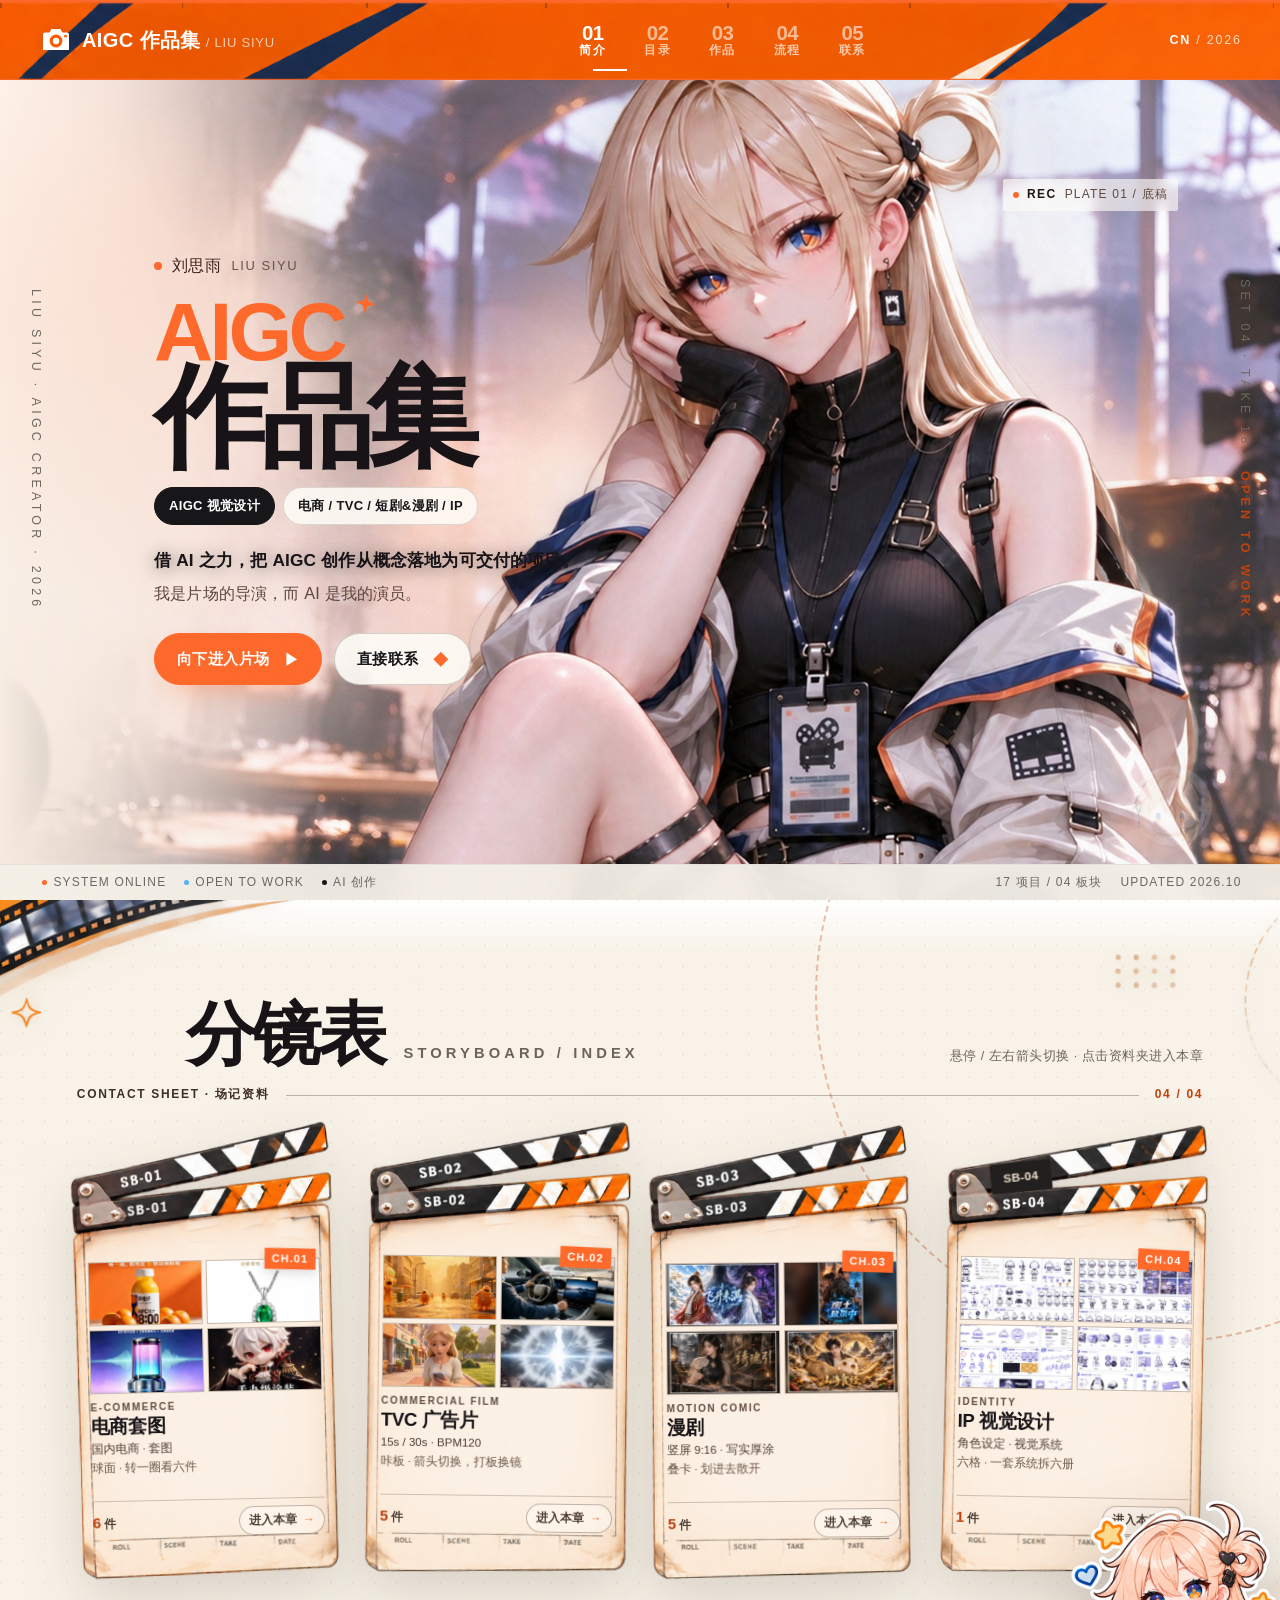
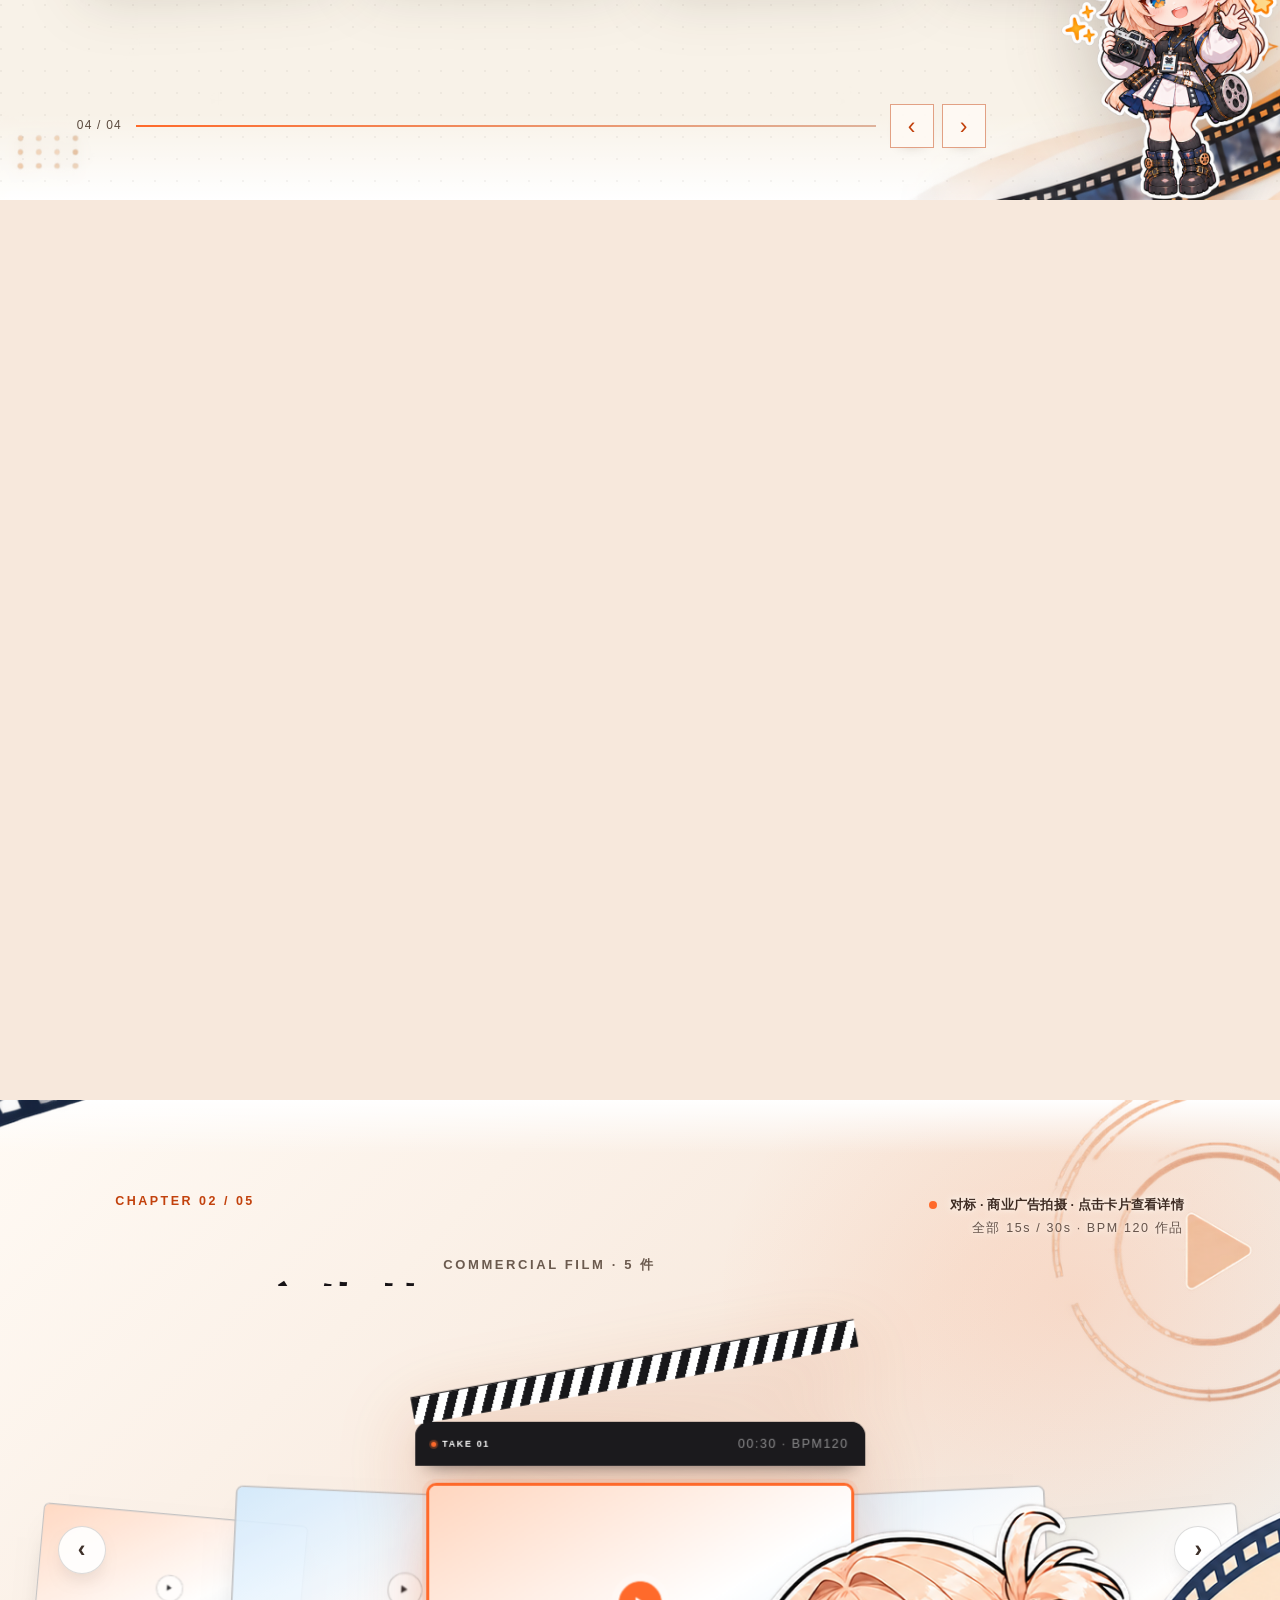
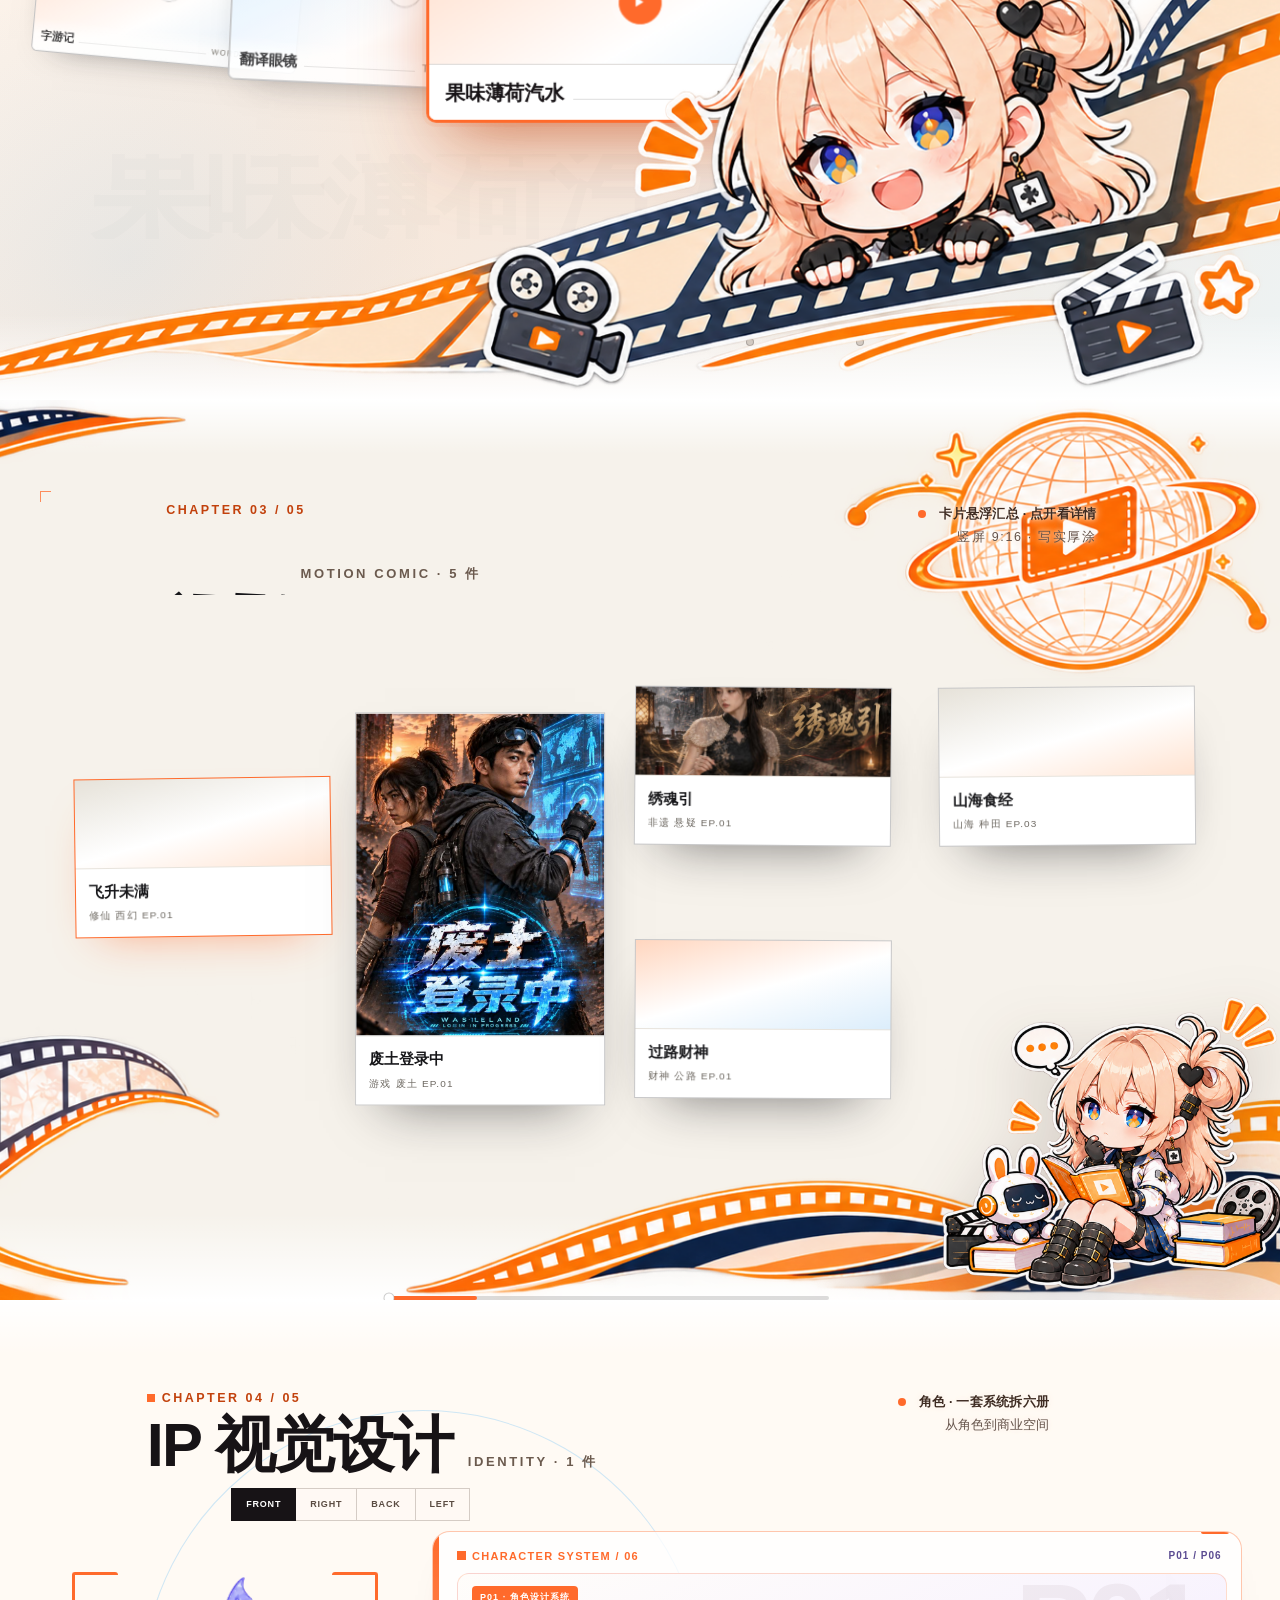
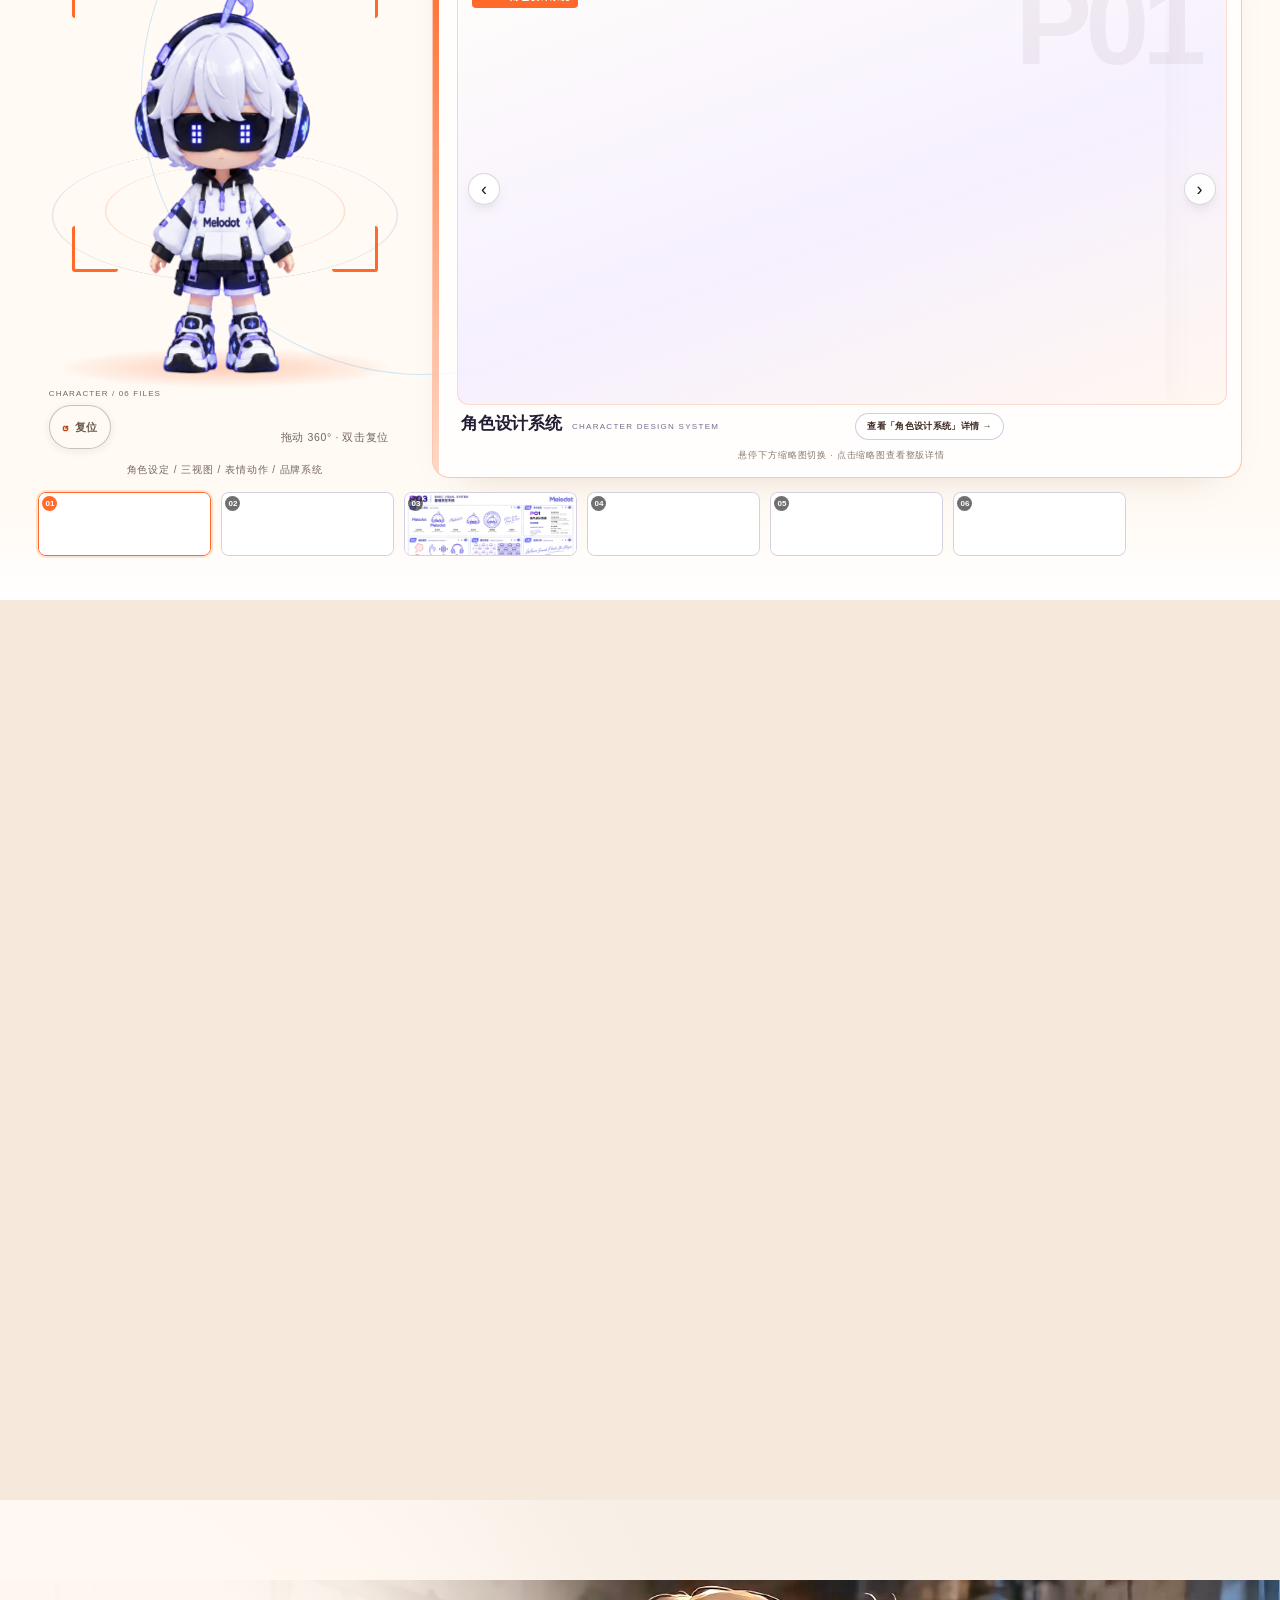
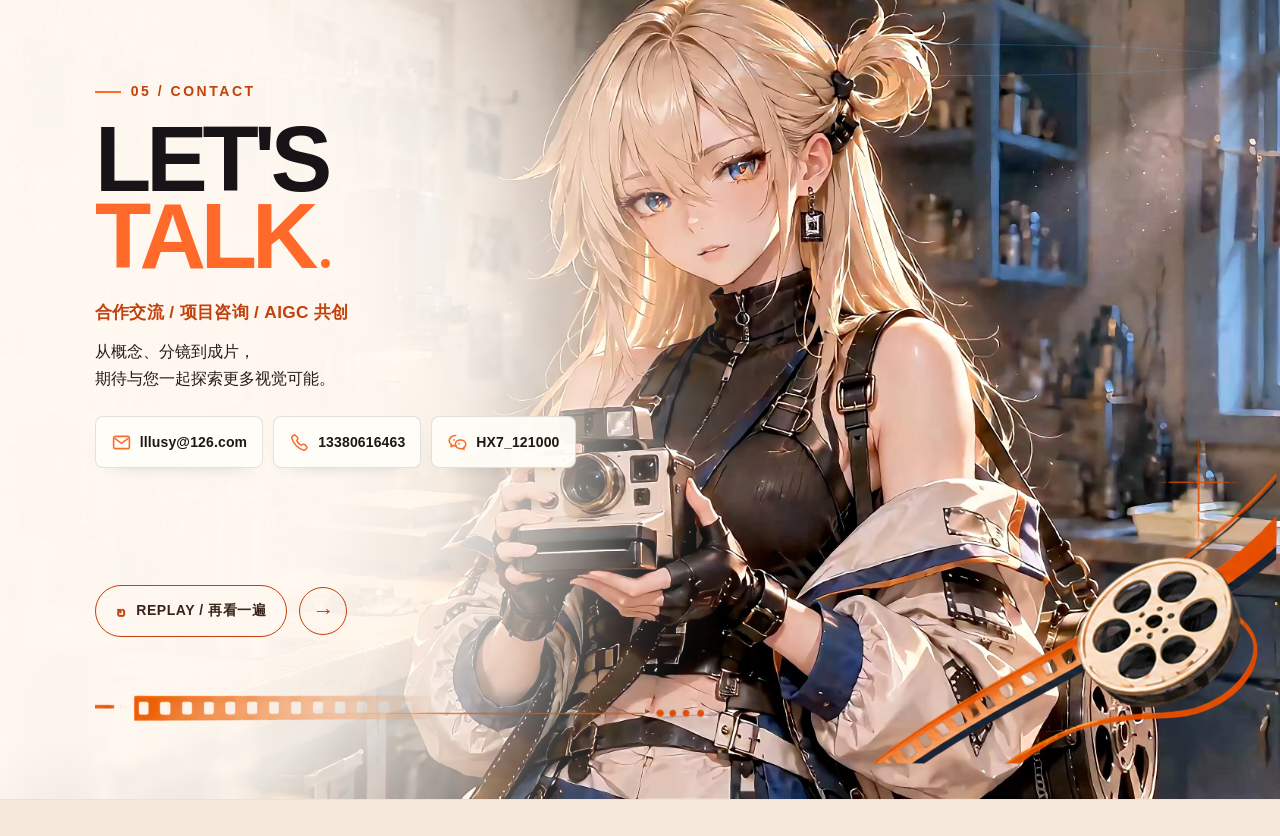
==== commit 83d48202: "sheet: media fills window, window follows content" ====
--- a/index.html
+++ b/index.html
@@ -4594,6 +4594,69 @@
 
 /* v20 · TVC 页：背景与人物拆分为两张素材 */
 
+
+/* v21 · 详情小窗：媒体按内容比例放大，窗口更宽更高 */
+@media (min-width:761px){
+  .sheet,.sheet.comic{width:min(1180px,94vw);height:auto;min-height:min(560px,80svh);
+    max-height:92svh;padding-bottom:6px}
+  .sheet .sheet-body,.sheet.comic .sheet-body{padding:12px 12px 8px;gap:14px}
+  .sheet .smedia,.sheet.comic .smedia{display:flex;justify-content:center;align-items:flex-start;
+    background:none;border:0;padding:0;border-radius:0}
+  .sheet .smedia > #sv1,.sheet.comic .smedia > #sv1{
+    width:fit-content;max-width:100%;height:auto;aspect-ratio:auto;
+    max-height:min(72svh,640px);margin:0 auto;border:0;border-radius:14px;overflow:hidden;
+    background:#fff;box-shadow:0 18px 40px -30px rgba(0,0,0,.45)}
+  .sheet .smedia > #sv1 img,.sheet.comic .smedia > #sv1 img{
+    display:block;width:auto;height:auto;max-width:100%;max-height:min(72svh,640px);
+    object-fit:contain;margin:0 auto}
+  .sheet .smedia > #sv1:has(video){width:min(100%,calc(min(72svh,640px) * 16 / 9))}
+  .sheet .smedia > #sv1 video{width:100%;height:100%;max-height:min(72svh,640px);object-fit:contain;background:#000}
+  .sheet .smedia > #sv1 .lab{display:none}
+  .sheet .smedia > #sv1 .big{display:none}
+  .sheet .mstrip,.sheet.comic .mstrip{margin-top:12px;max-width:none}
+  .sheet .sh h3,.sheet.comic .sh h3{font-size:clamp(30px,3.4vw,52px)}
+}
+
+/* v21b · 强制媒体按内容放大 */
+@media (min-width:761px){
+  .sheet .smedia > #sv1,.sheet.comic .smedia > #sv1{
+    width:auto!important;height:auto!important;aspect-ratio:auto!important;
+    max-width:100%!important;max-height:min(72svh,640px)!important;
+    margin:0 auto!important;border:0!important;border-radius:14px;overflow:hidden;background:#fff}
+  .sheet .smedia > #sv1 > img,.sheet.comic .smedia > #sv1 > img{
+    position:relative!important;inset:auto!important;
+    width:auto!important;height:auto!important;max-width:100%!important;
+    max-height:min(72svh,640px)!important;object-fit:contain!important;display:block!important}
+}
+
+/* v21c · 窗口宽度跟随内容（方形图不再留大片白） */
+@media (min-width:761px){
+  .sheet,.sheet.comic{width:fit-content!important;min-width:min(720px,94vw)!important;
+    max-width:min(1200px,94vw)!important;height:auto!important;max-height:92svh!important}
+  .sheet .sheet-body,.sheet.comic .sheet-body{padding:10px 12px 6px!important}
+  .sheet .smedia > #sv1,.sheet.comic .smedia > #sv1{max-height:min(60svh,540px)!important}
+  .sheet .smedia > #sv1 > img,.sheet.comic .smedia > #sv1 > img{max-height:min(60svh,540px)!important}
+}
+
+/* v21d · 视频类：按 16:9 填满窗口宽度 */
+@media (min-width:761px){
+  .sheet .smedia > #sv1:has(video),.sheet.comic .smedia > #sv1:has(video){
+    width:100%!important;min-height:0!important}
+  .sheet .smedia > #sv1 > video,.sheet.comic .smedia > #sv1 > video{
+    width:100%!important;height:auto!important;aspect-ratio:16/9;max-height:min(60svh,540px)!important;
+    object-fit:contain!important;background:#000;display:block!important}
+}
+
+/* v21e · 视频/封面类（data-fit=cover）按 16:9 撑满 */
+@media (min-width:761px){
+  .sheet .smedia > #sv1[data-fit="cover"],.sheet.comic .smedia > #sv1[data-fit="cover"]{
+    width:100%!important;height:auto!important;aspect-ratio:16/9!important;
+    max-height:min(60svh,540px)!important;min-height:0!important}
+  .sheet .smedia > #sv1[data-fit="cover"] > video,
+  .sheet .smedia > #sv1[data-fit="cover"] > img.work-img{
+    width:100%!important;height:100%!important;max-height:none!important;
+    object-fit:contain!important;display:block!important;position:relative!important;inset:auto!important}
+}
 </style>
 </head>
 <body>
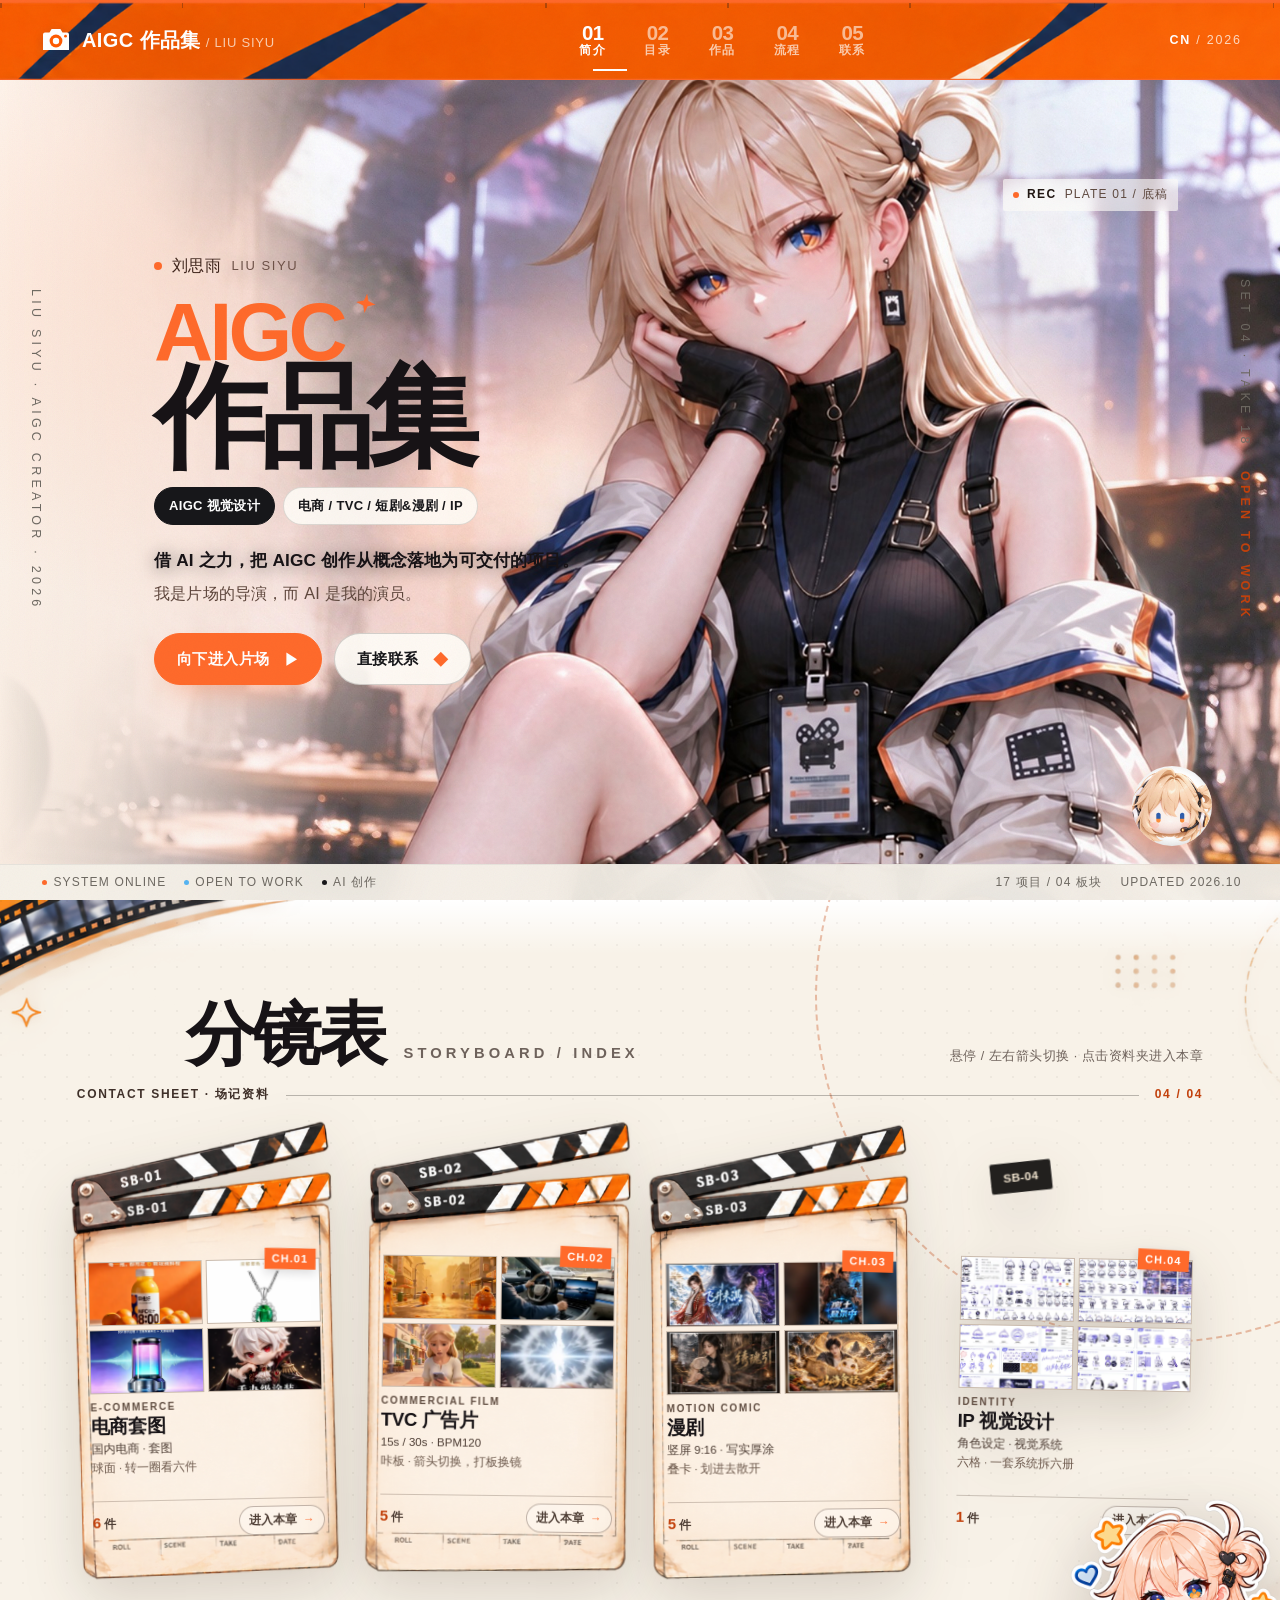
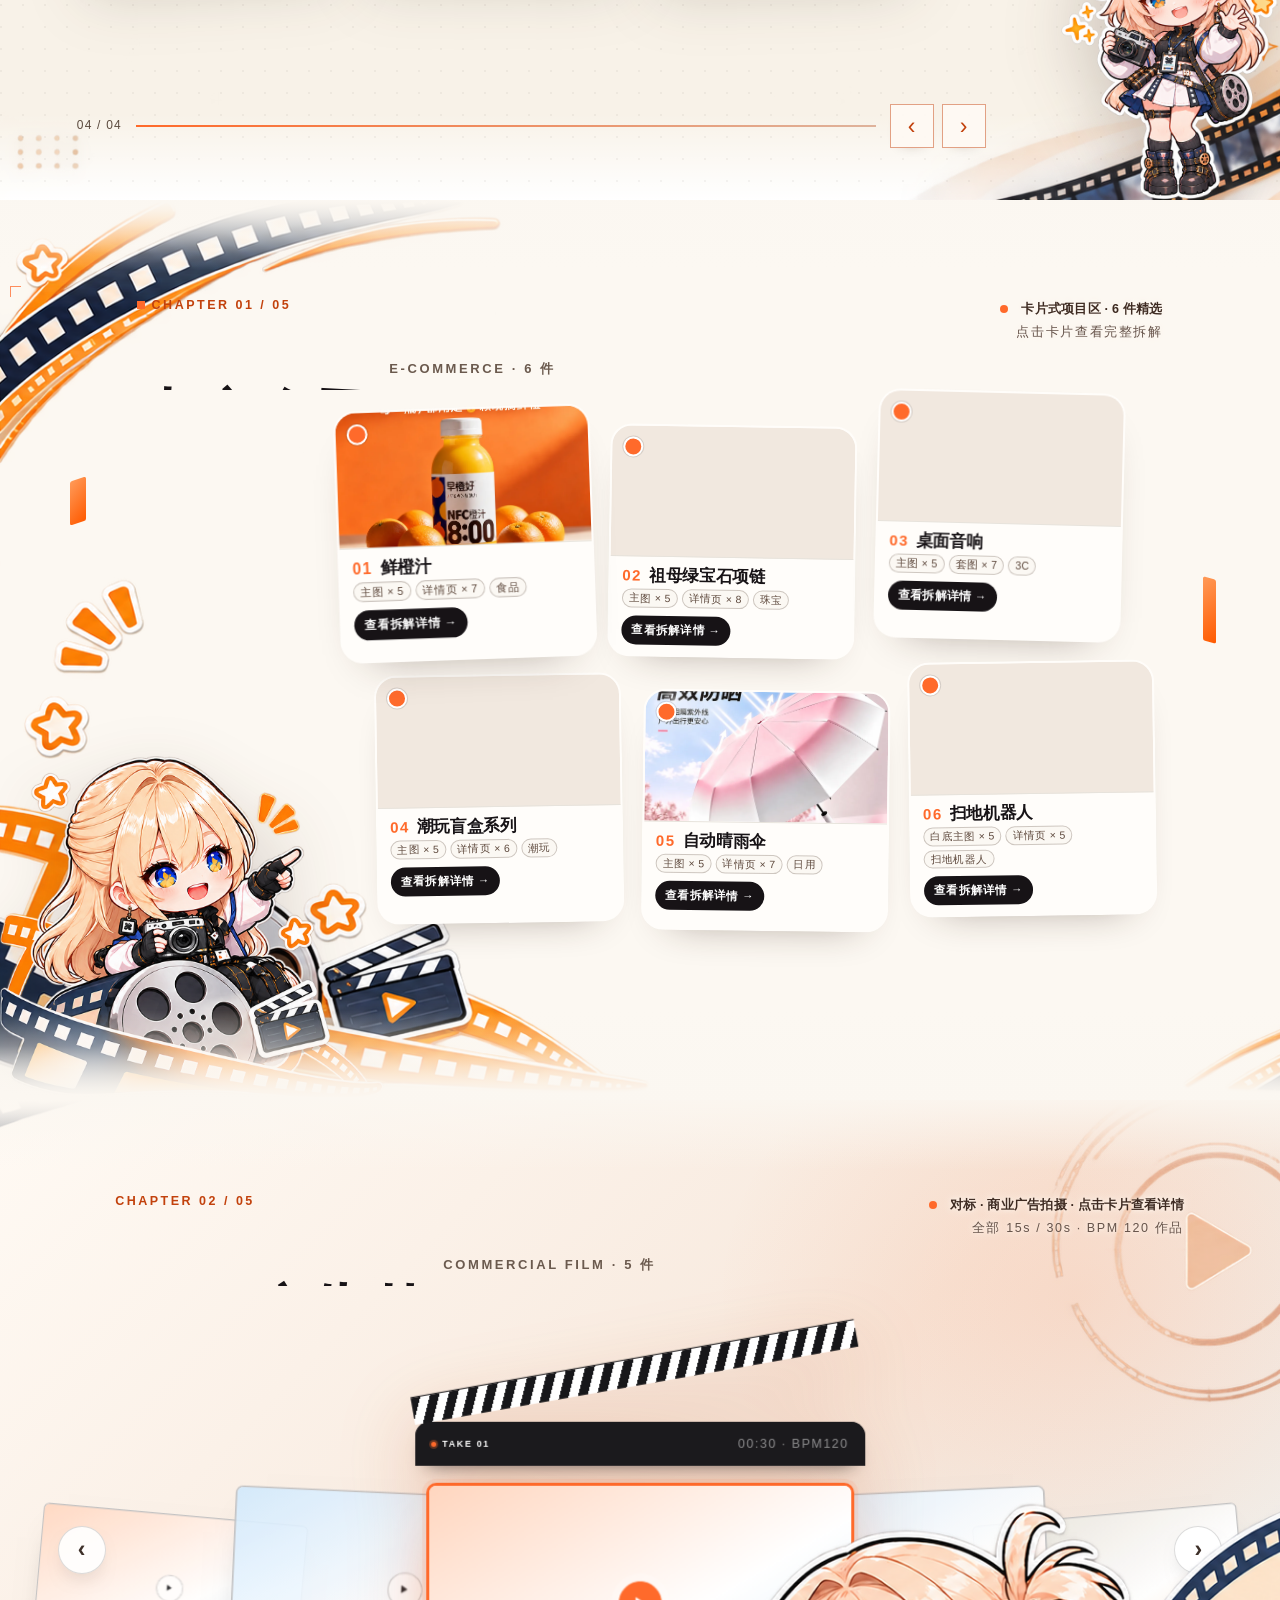
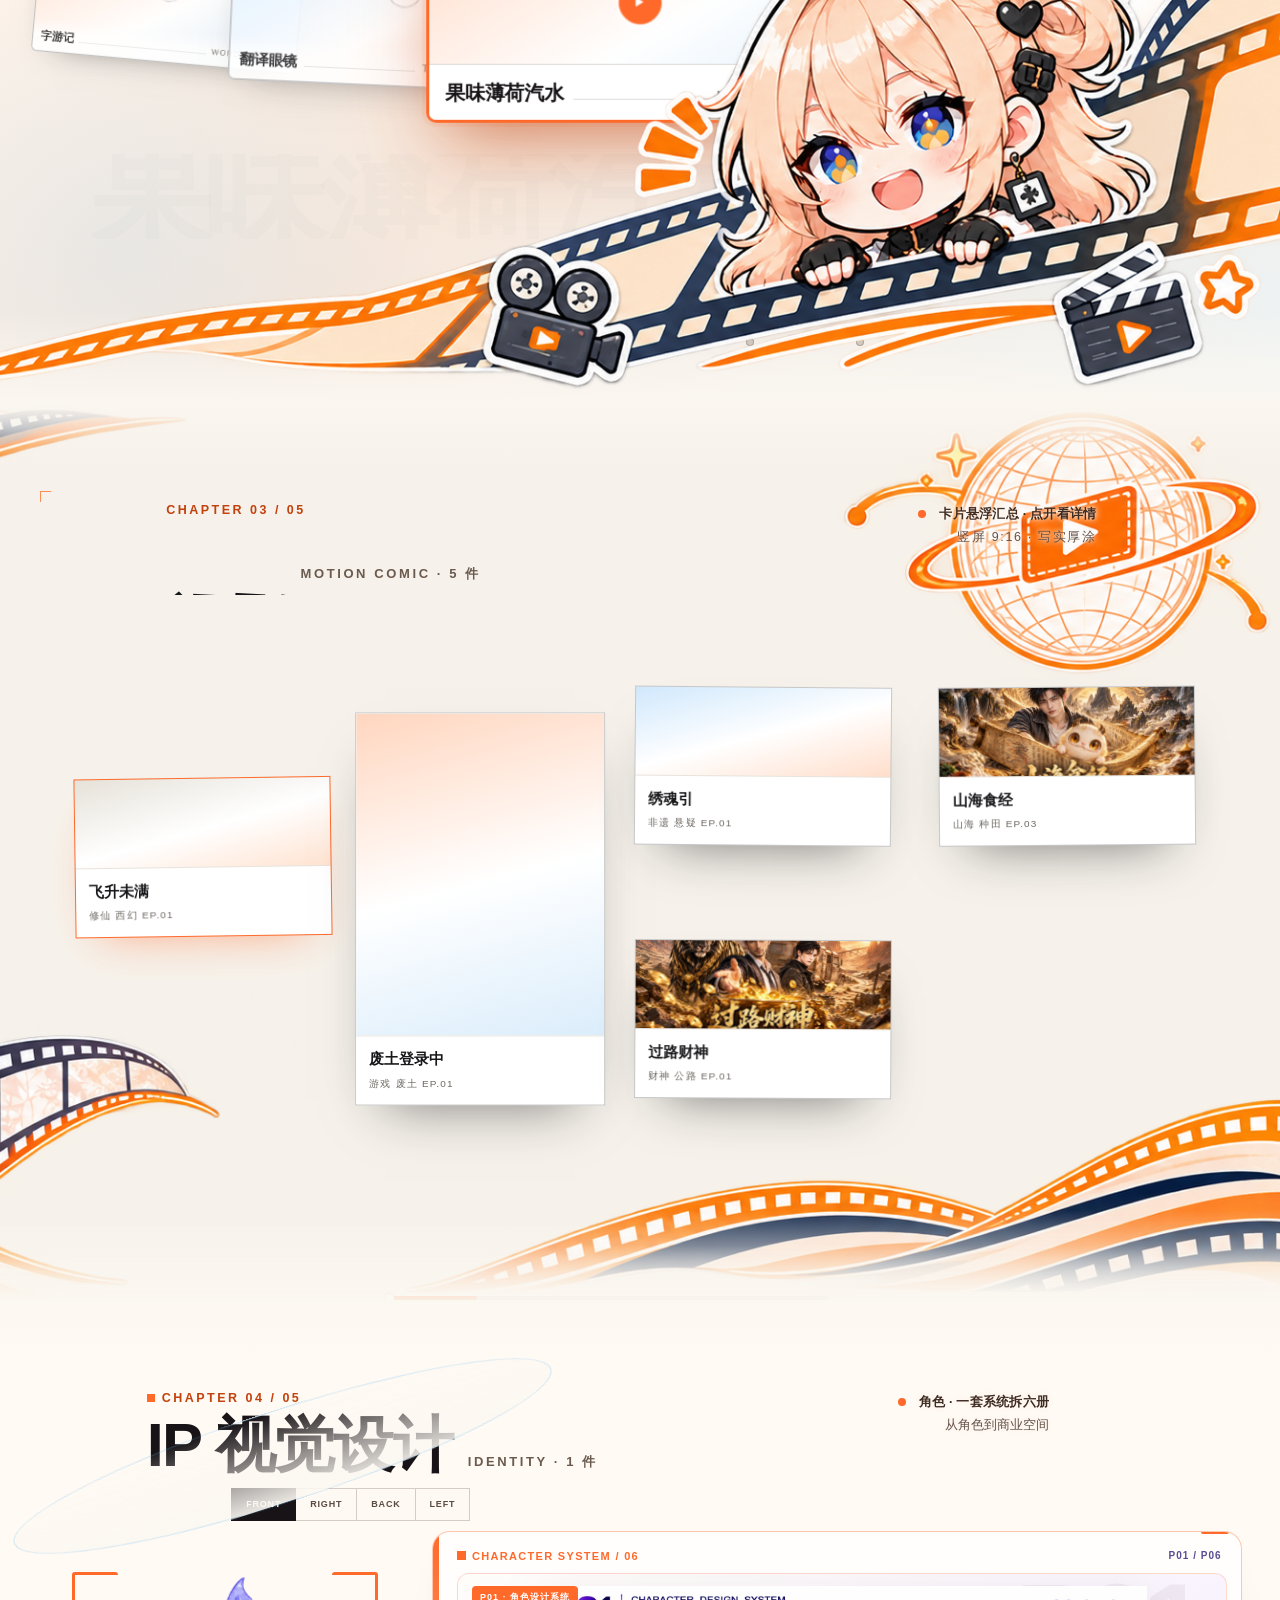
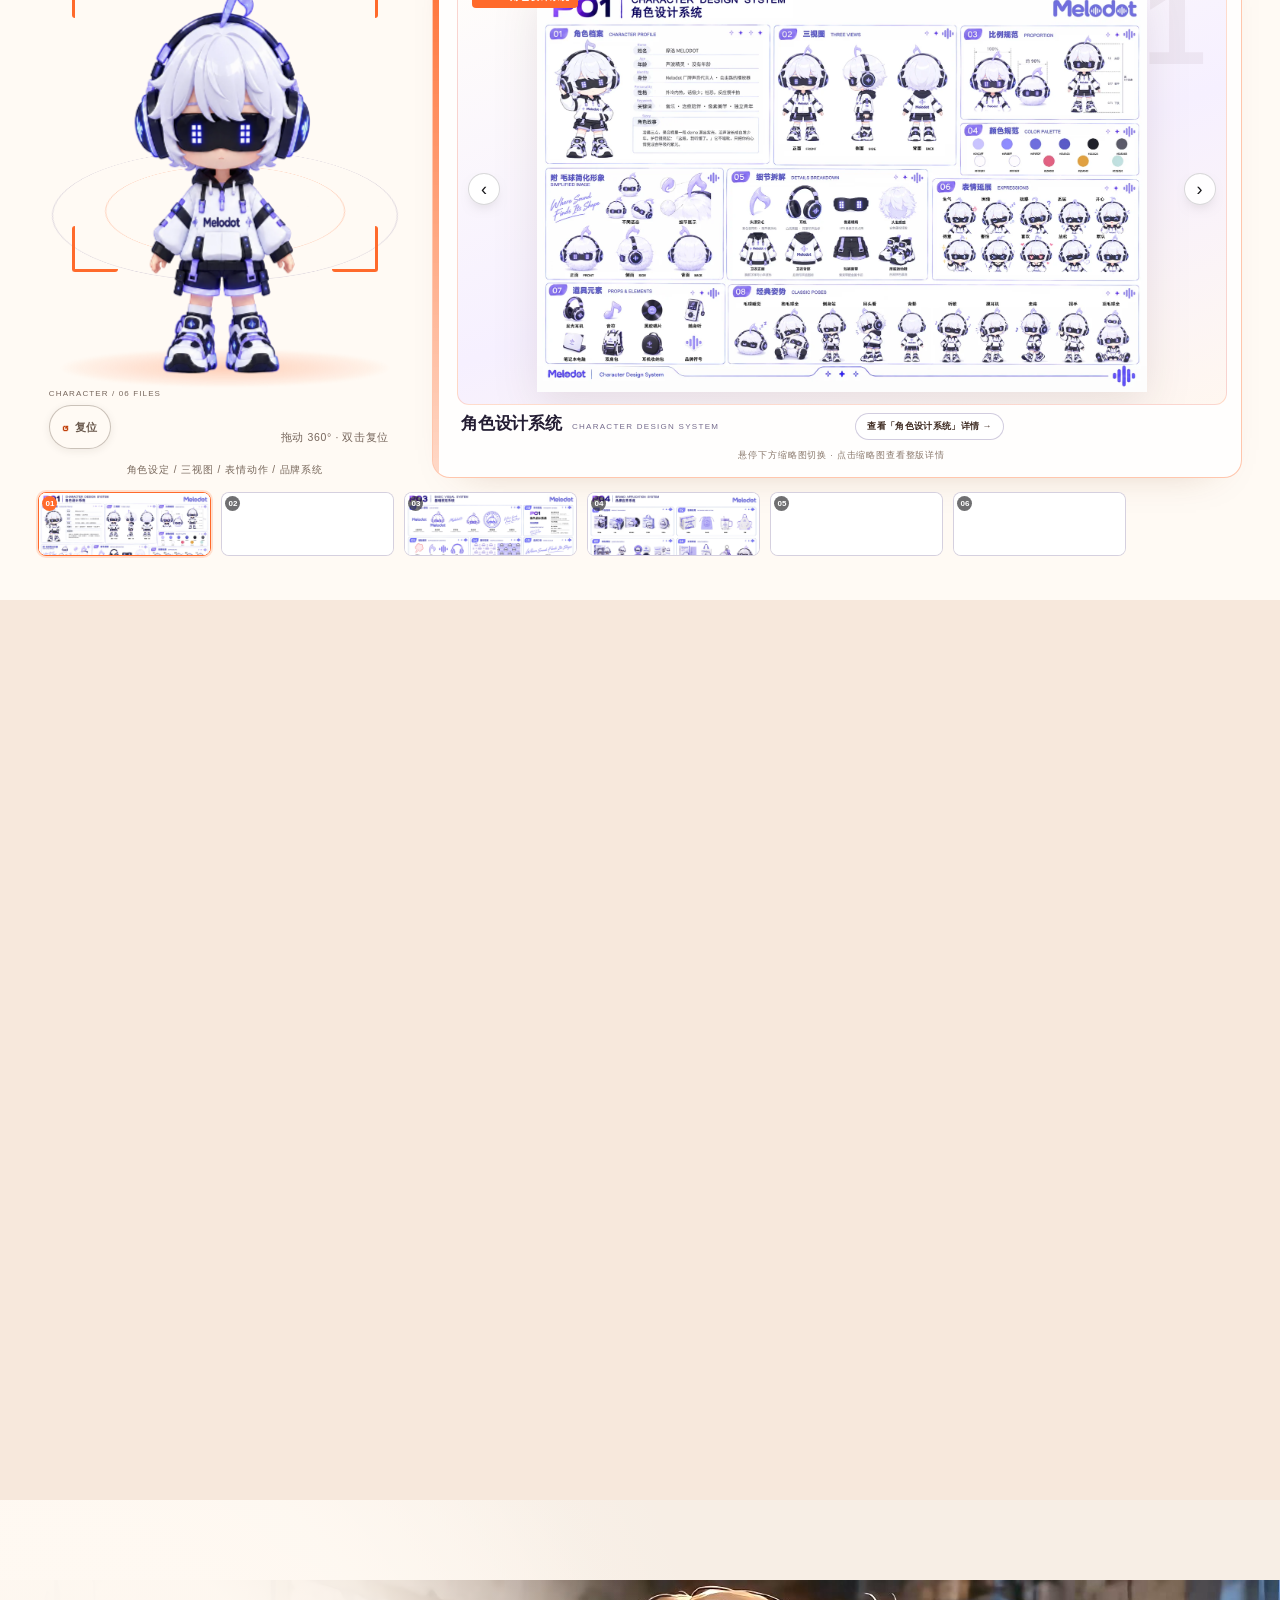
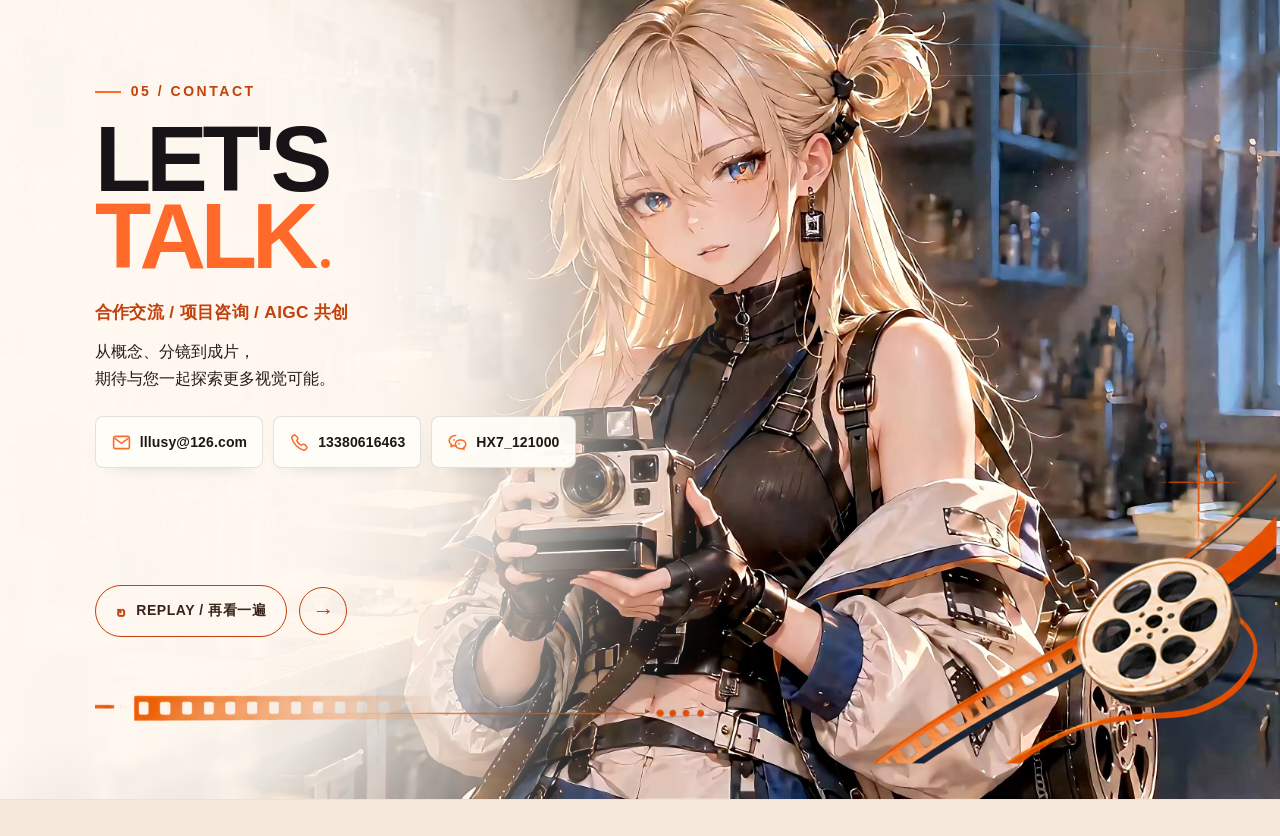
==== commit 571f6b5d: "sections: soft fade between pages" ====
--- a/index.html
+++ b/index.html
@@ -4657,6 +4657,19 @@
     width:100%!important;height:100%!important;max-height:none!important;
     object-fit:contain!important;display:block!important;position:relative!important;inset:auto!important}
 }
+
+/* v22 · 页面装饰层上下渐变淡出，衔接不再硬切 */
+.ecom-art,.tvc-bg,.ip-bg,.pipe-bg,.bg-art,.endfull-frame{
+  -webkit-mask-image:linear-gradient(180deg,transparent 0,rgba(0,0,0,.85) 6%,#000 12%,#000 88%,rgba(0,0,0,.85) 94%,transparent 100%);
+  mask-image:linear-gradient(180deg,transparent 0,rgba(0,0,0,.85) 6%,#000 12%,#000 88%,rgba(0,0,0,.85) 94%,transparent 100%);
+}
+/* 章节之间再补一层柔和的纸色渐变，压住接缝 */
+#s2::after,#s4::after,#s5::after,#s6::after,#s7::after{
+  content:"";position:absolute;left:0;right:0;bottom:0;height:90px;z-index:2;pointer-events:none;
+  background:linear-gradient(180deg,rgba(251,247,241,0) 0,rgba(251,247,241,.55) 55%,rgba(251,247,241,.92) 100%)}
+#s2::before,#s4::before,#s5::before,#s6::before,#s7::before{
+  content:"";position:absolute;left:0;right:0;top:0;height:70px;z-index:2;pointer-events:none;
+  background:linear-gradient(0deg,rgba(251,247,241,0) 0,rgba(251,247,241,.5) 60%,rgba(251,247,241,.85) 100%)}
 </style>
 </head>
 <body>
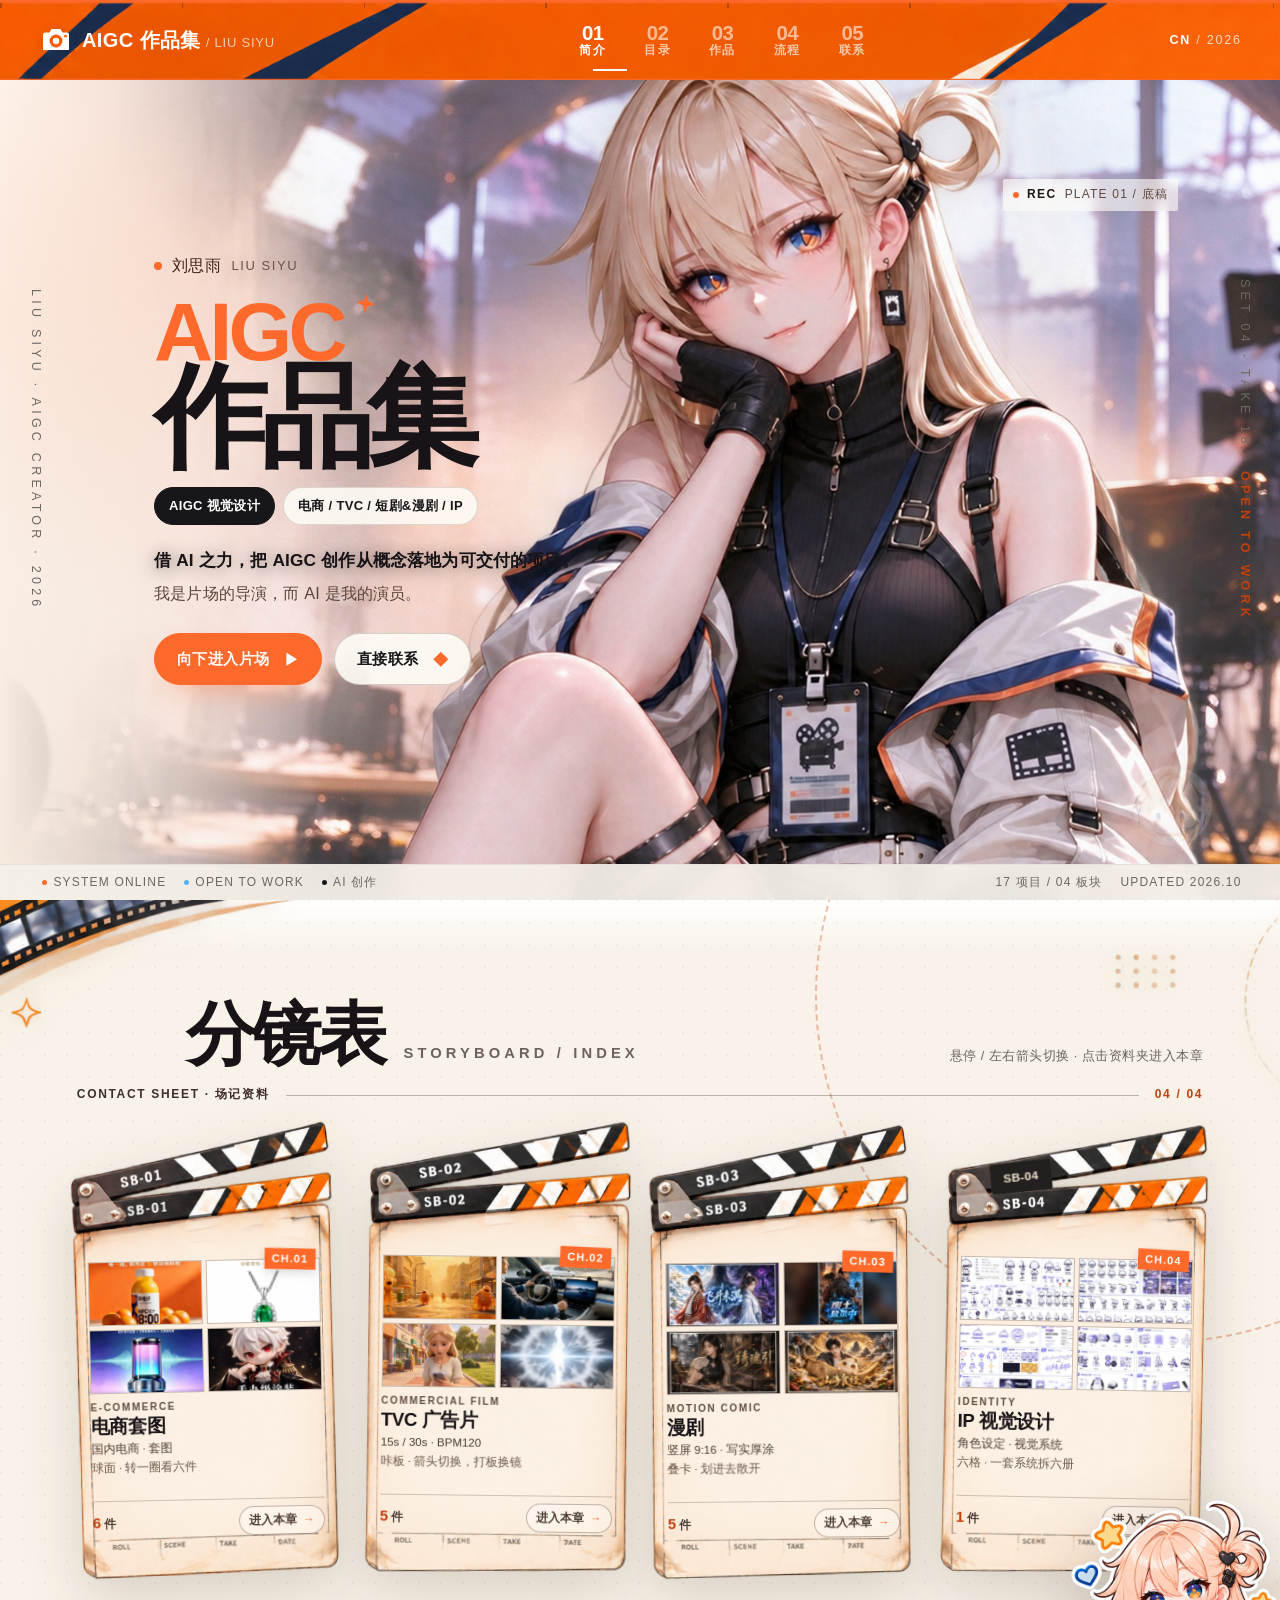
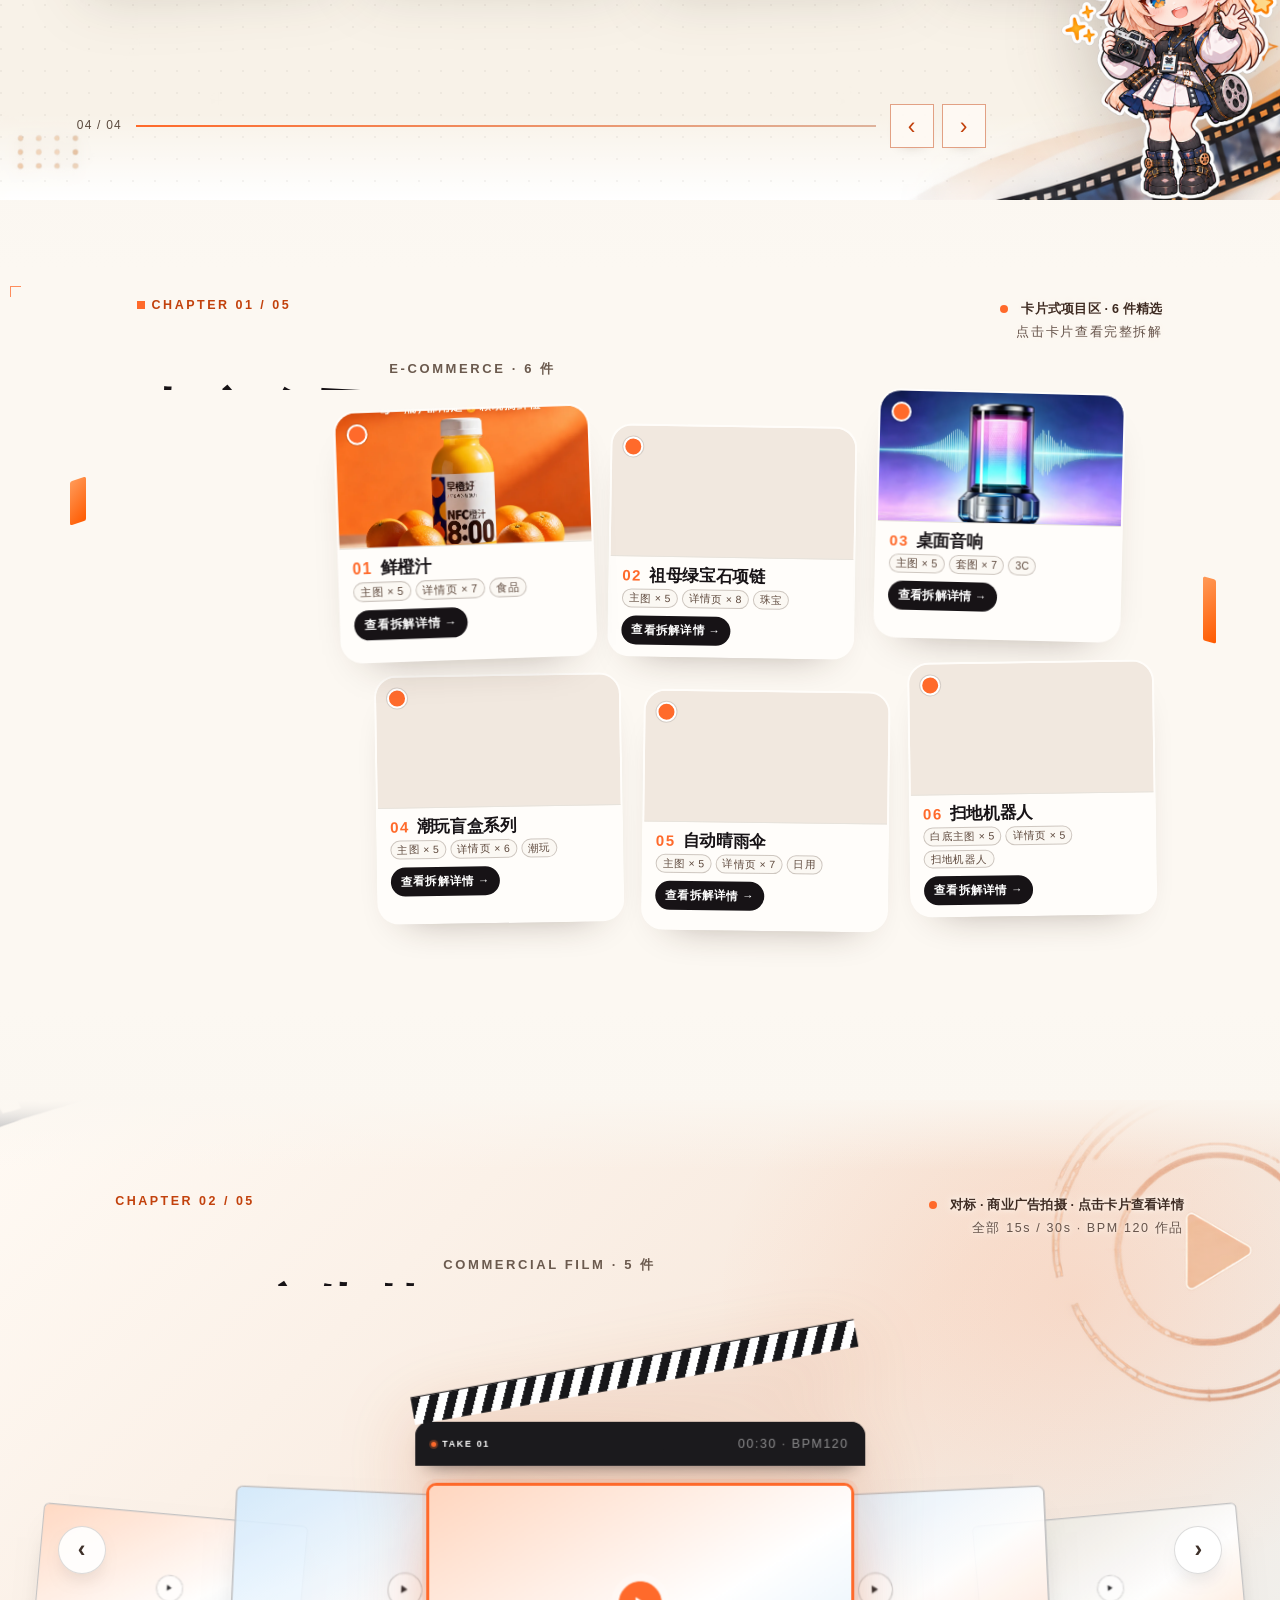
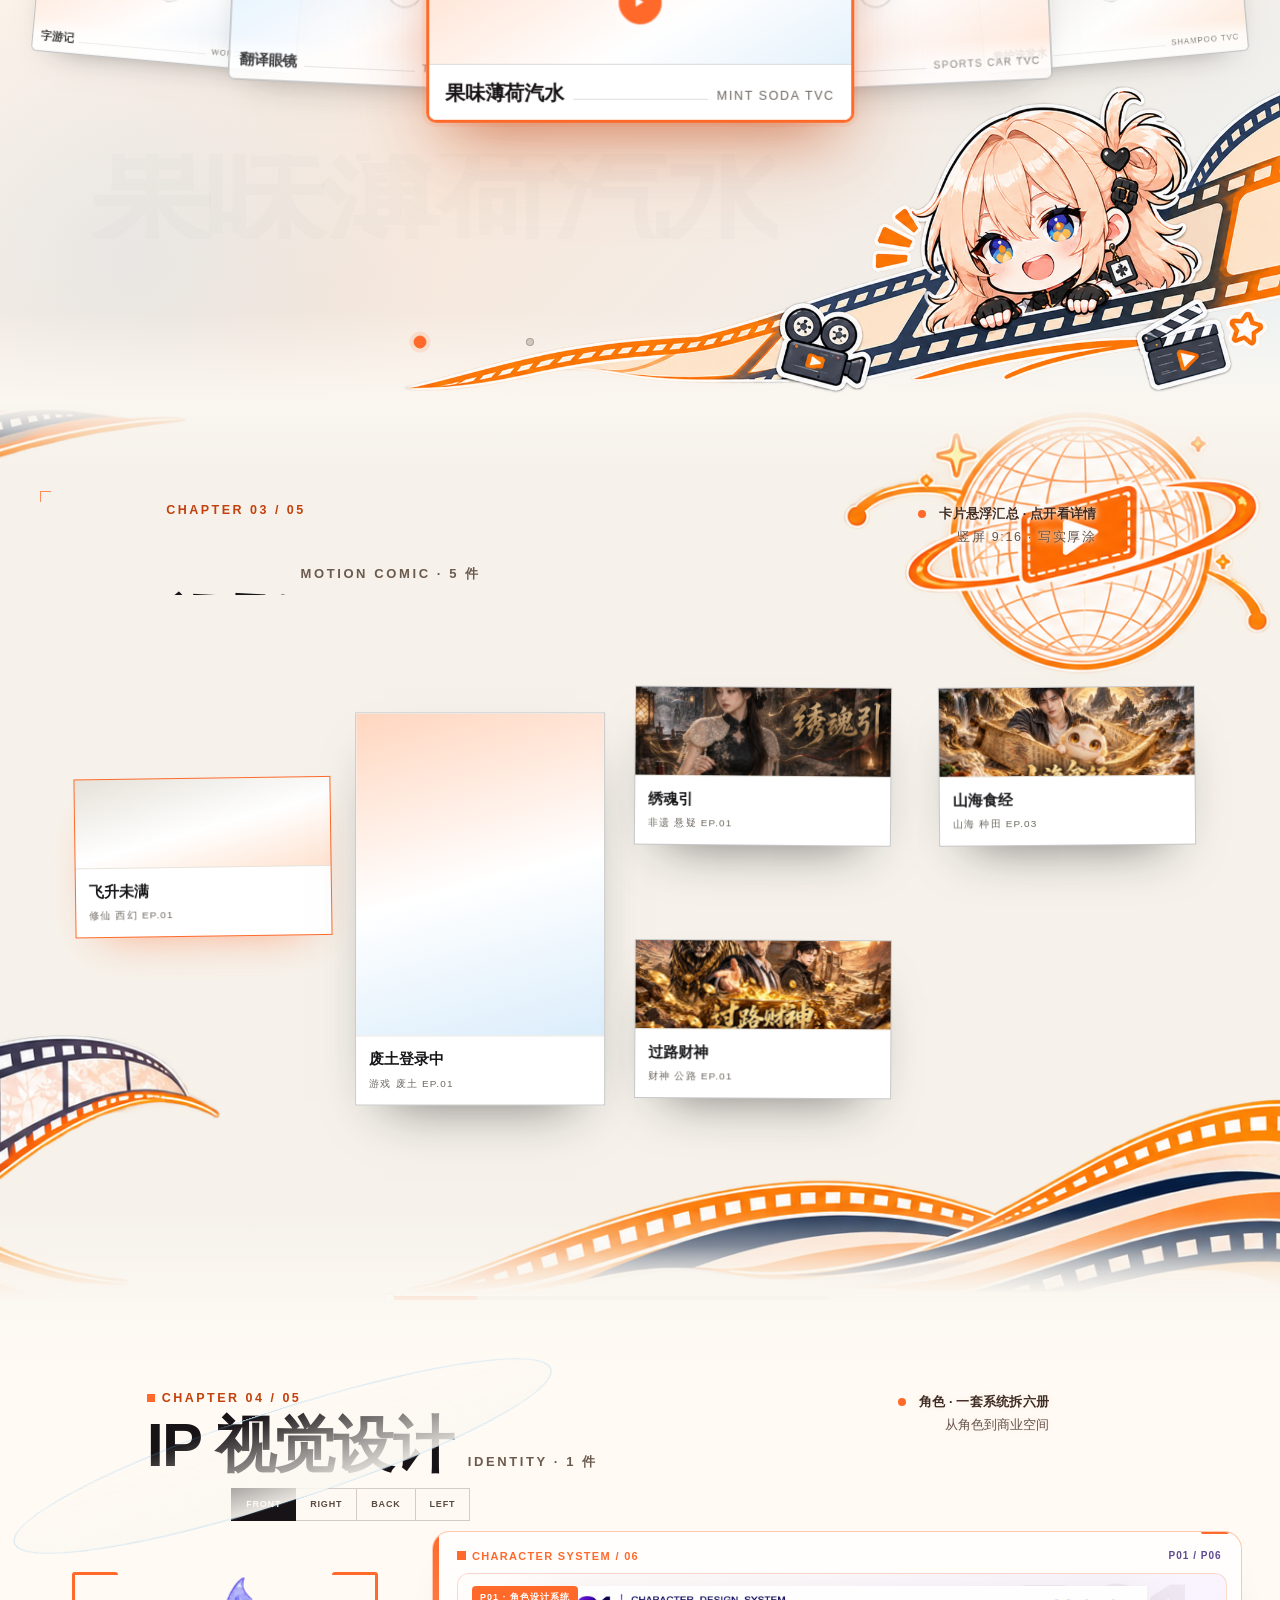
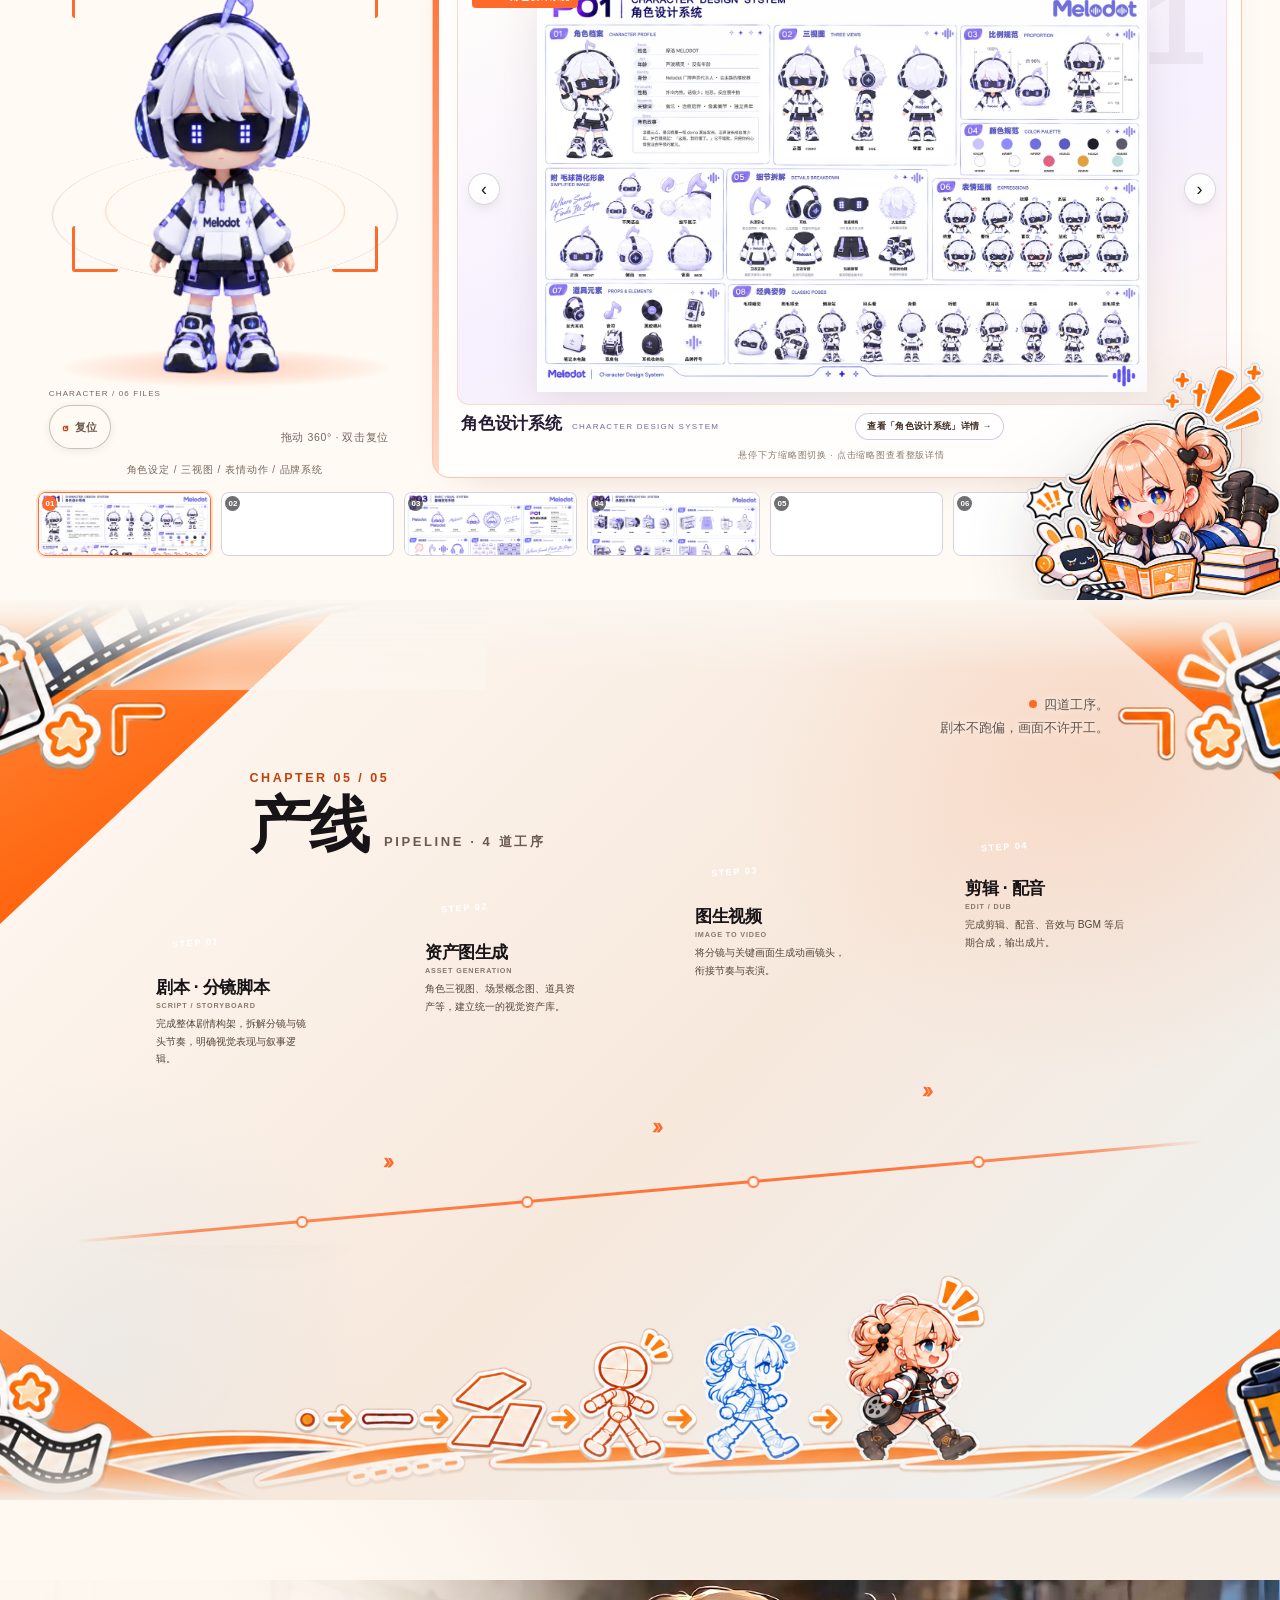
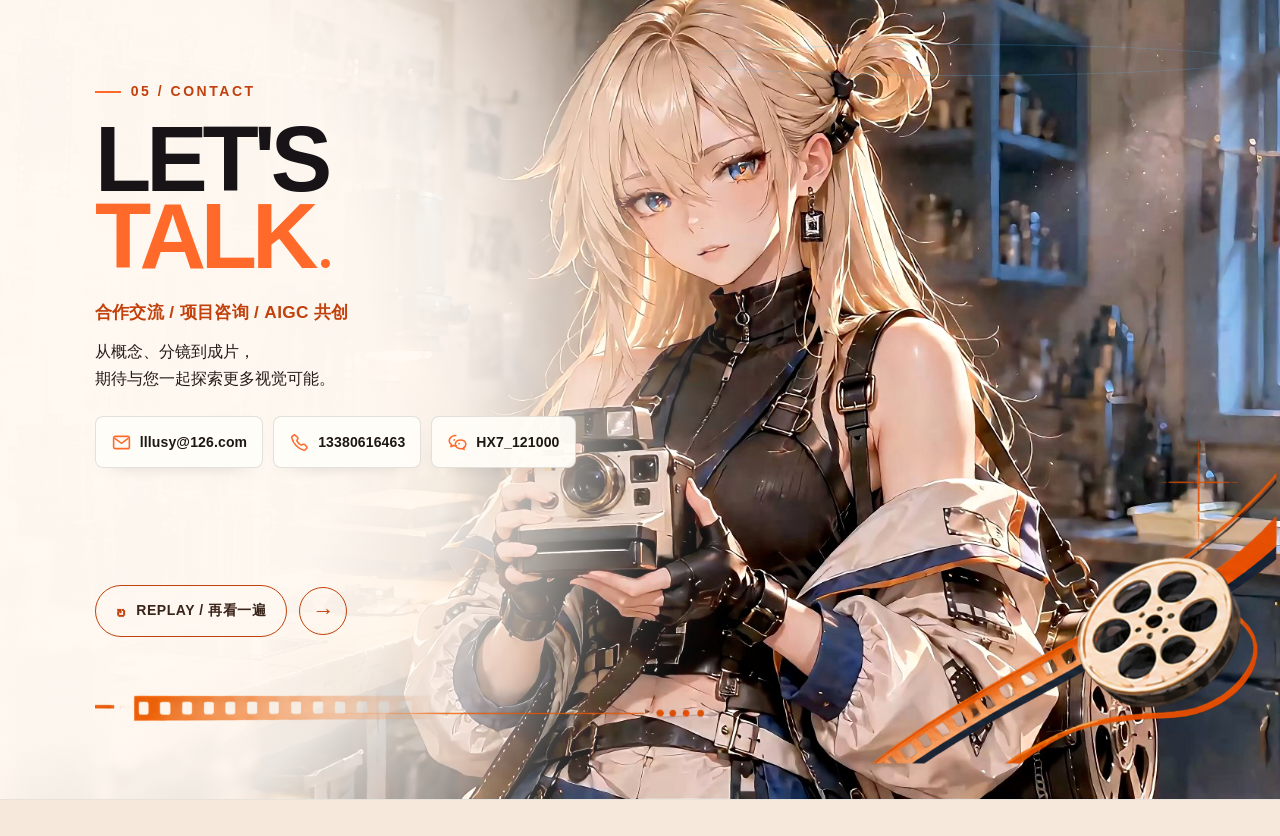
==== commit 2023fc43: "TVC: scale character to reference size" ====
--- a/index.html
+++ b/index.html
@@ -4670,6 +4670,13 @@
 #s2::before,#s4::before,#s5::before,#s6::before,#s7::before{
   content:"";position:absolute;left:0;right:0;top:0;height:70px;z-index:2;pointer-events:none;
   background:linear-gradient(0deg,rgba(251,247,241,0) 0,rgba(251,247,241,.5) 60%,rgba(251,247,241,.85) 100%)}
+
+/* v23 · TVC 人物按参考图缩放（约 470px 宽，贴右下） */
+@media (min-width:1181px){
+  #s4 .tvc-chibi-top{left:auto!important;top:auto!important;right:0!important;bottom:0!important;
+    width:79%!important;height:auto!important;max-height:none!important;
+    object-fit:contain!important;object-position:right bottom!important}
+}
 </style>
 </head>
 <body>
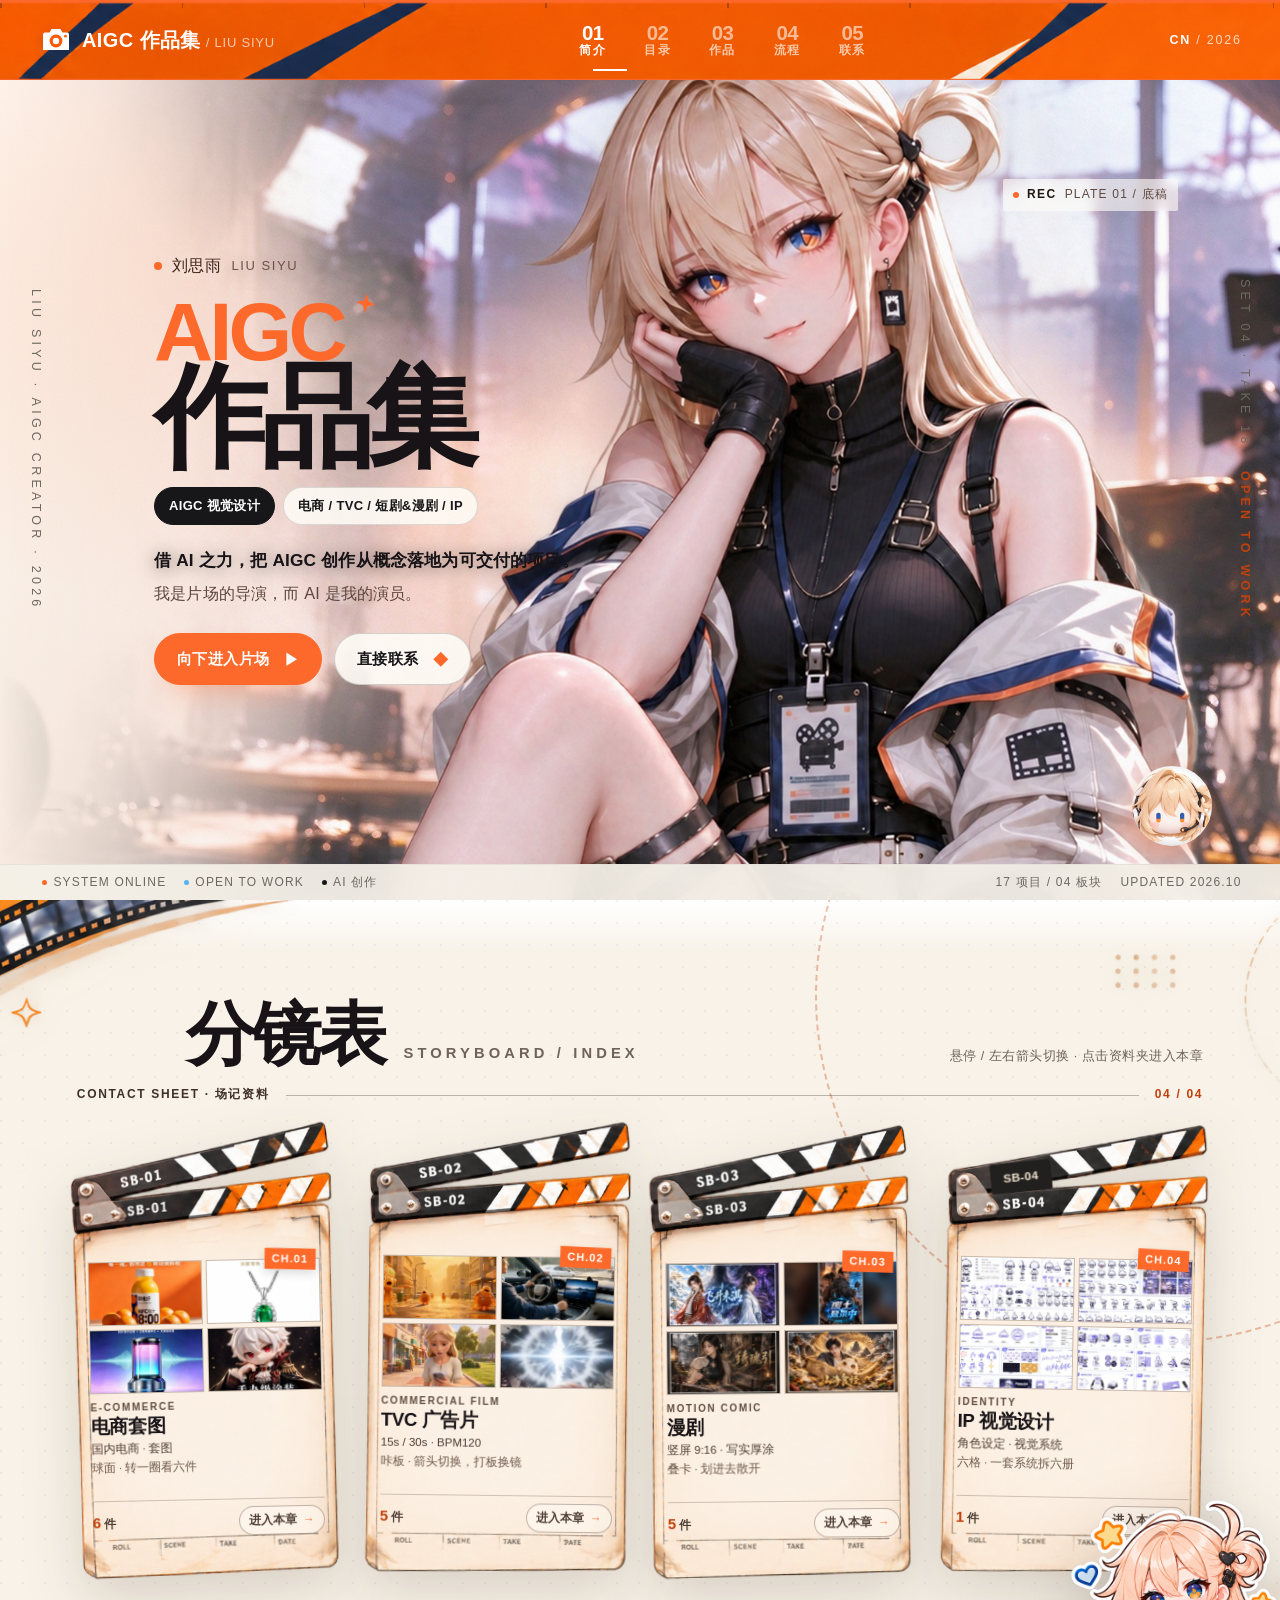
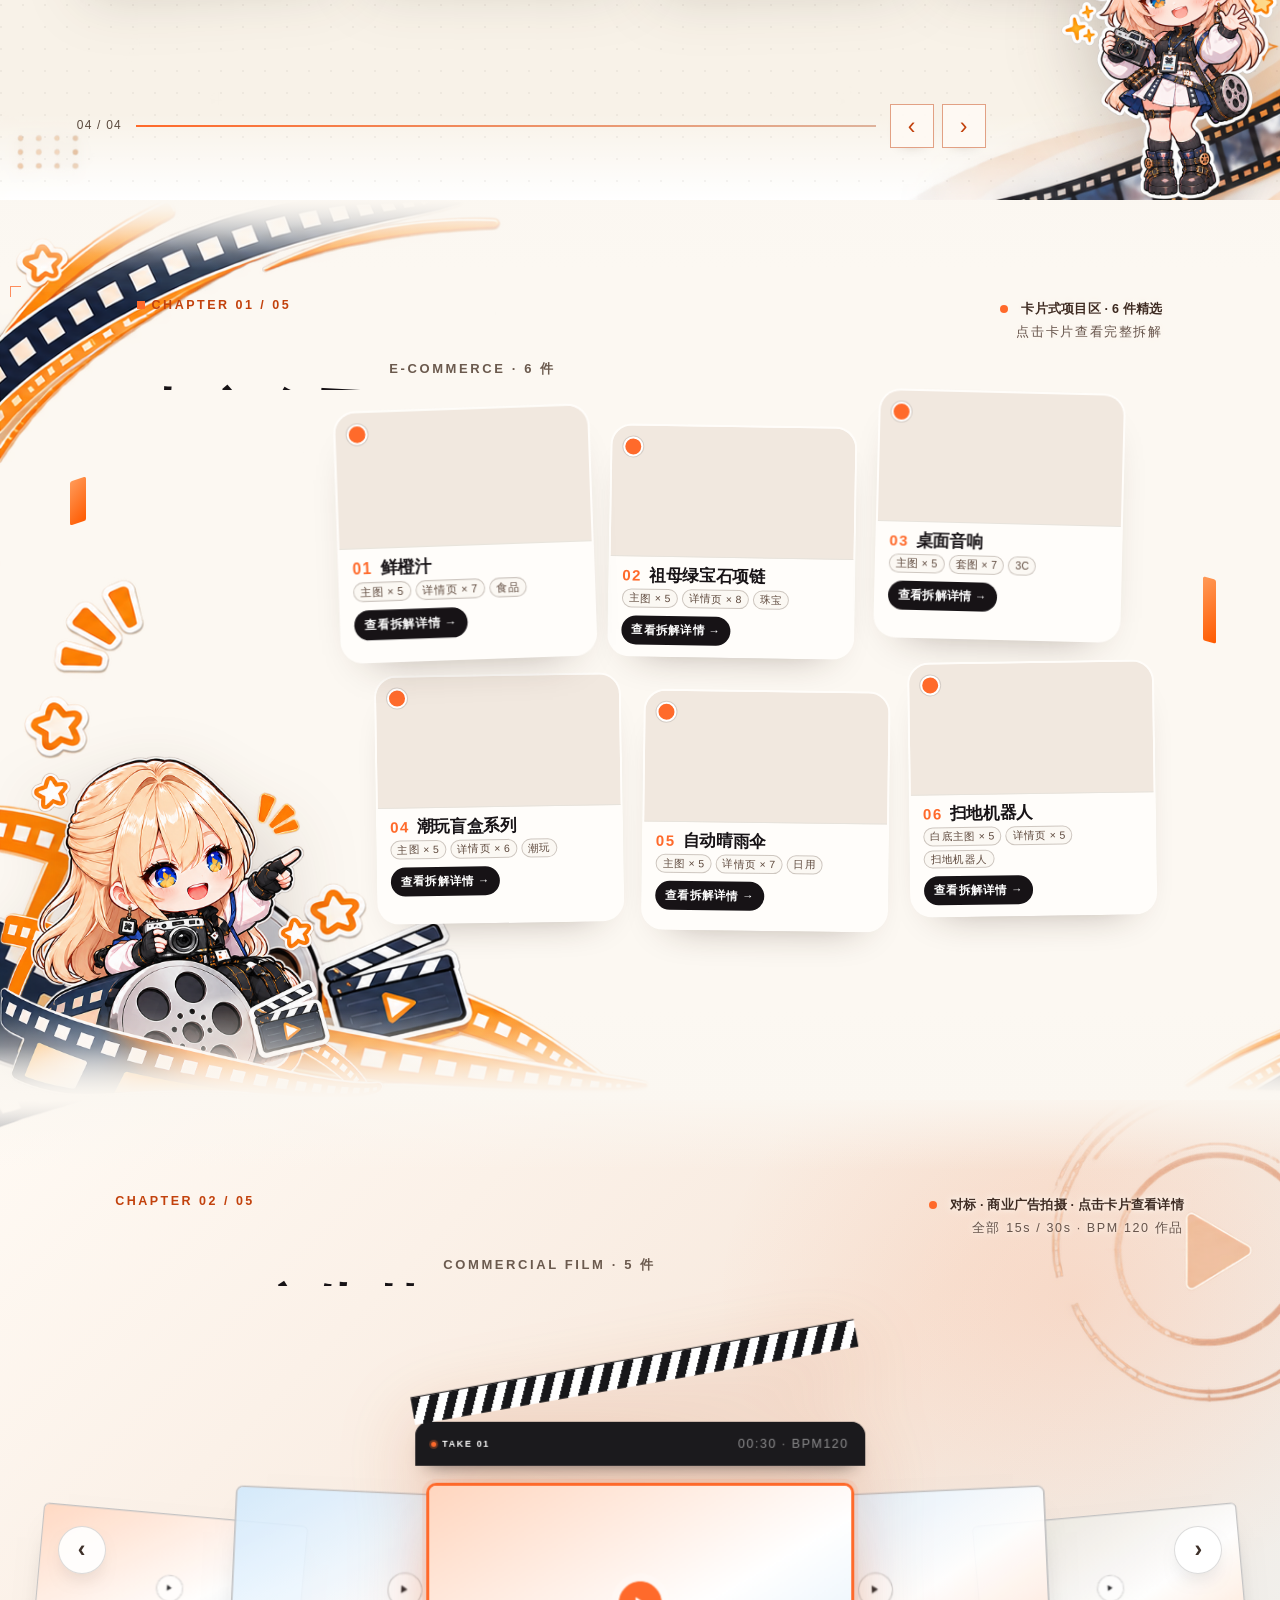
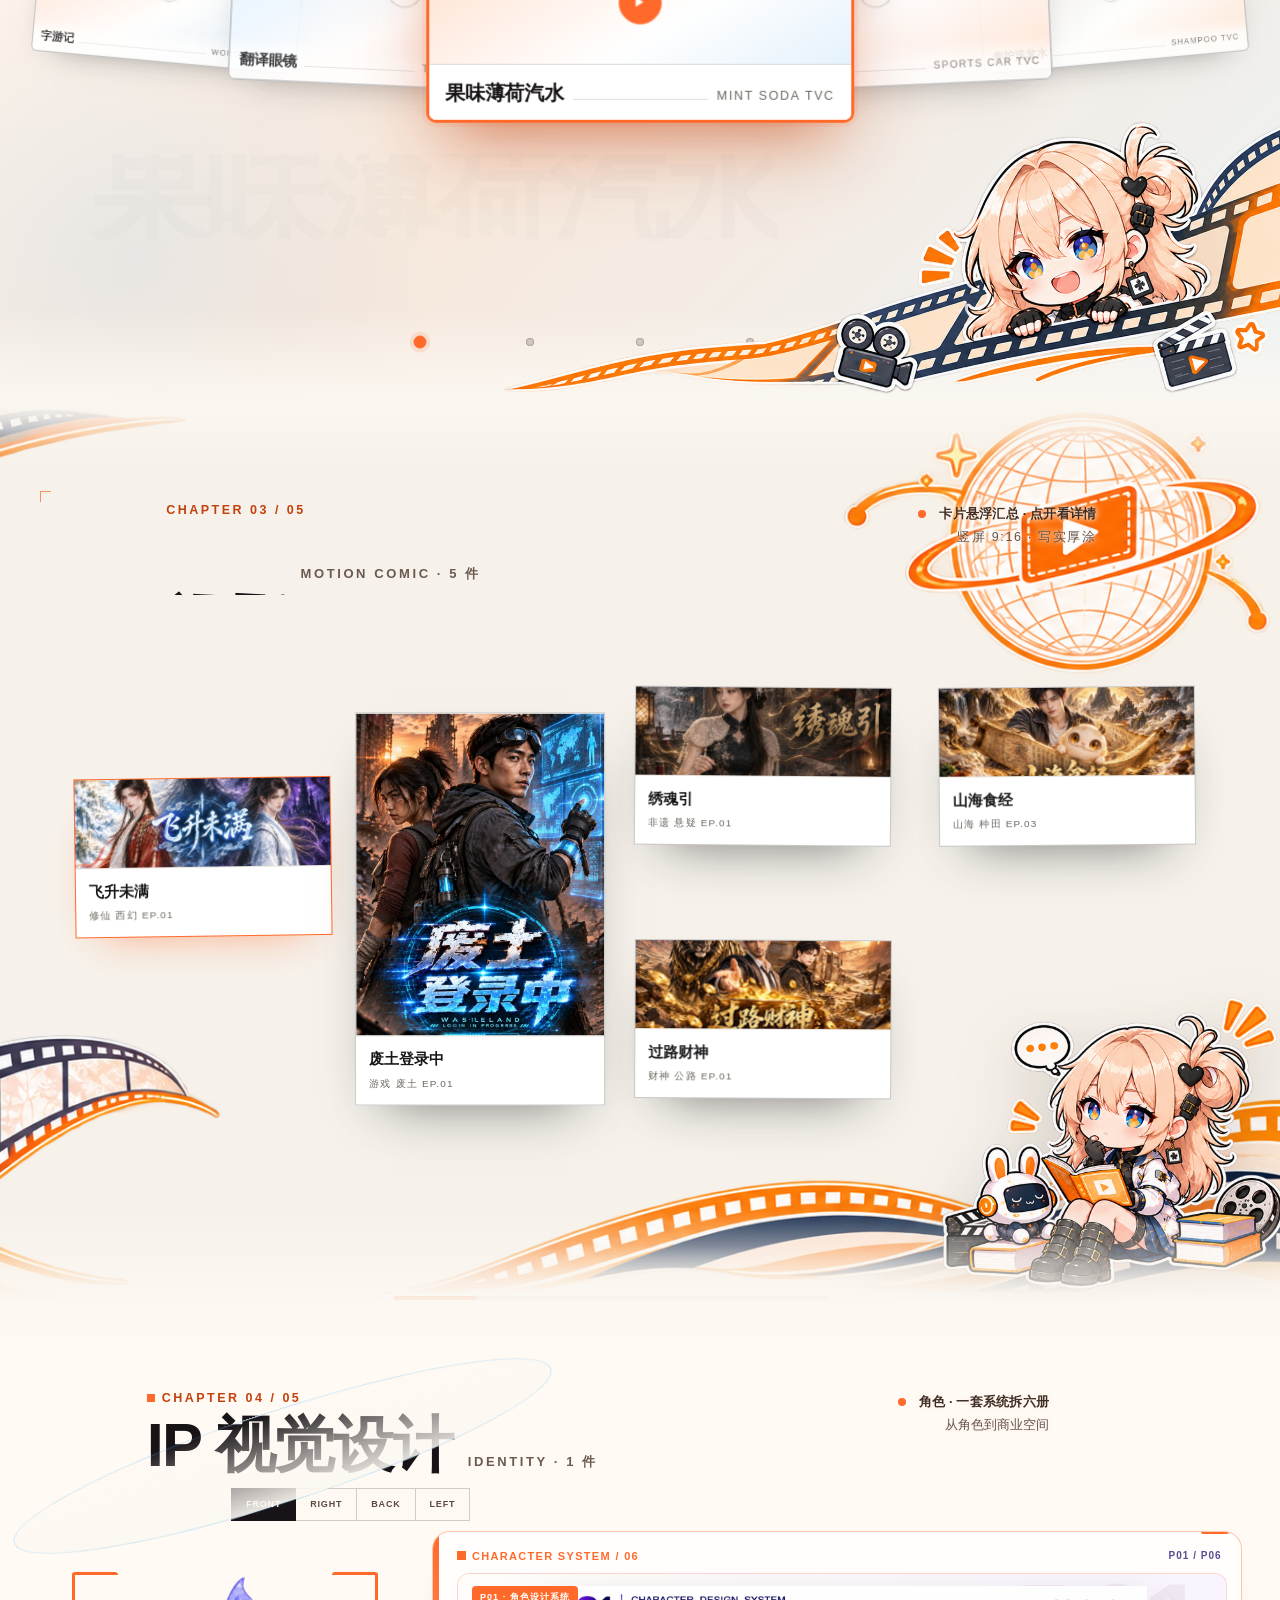
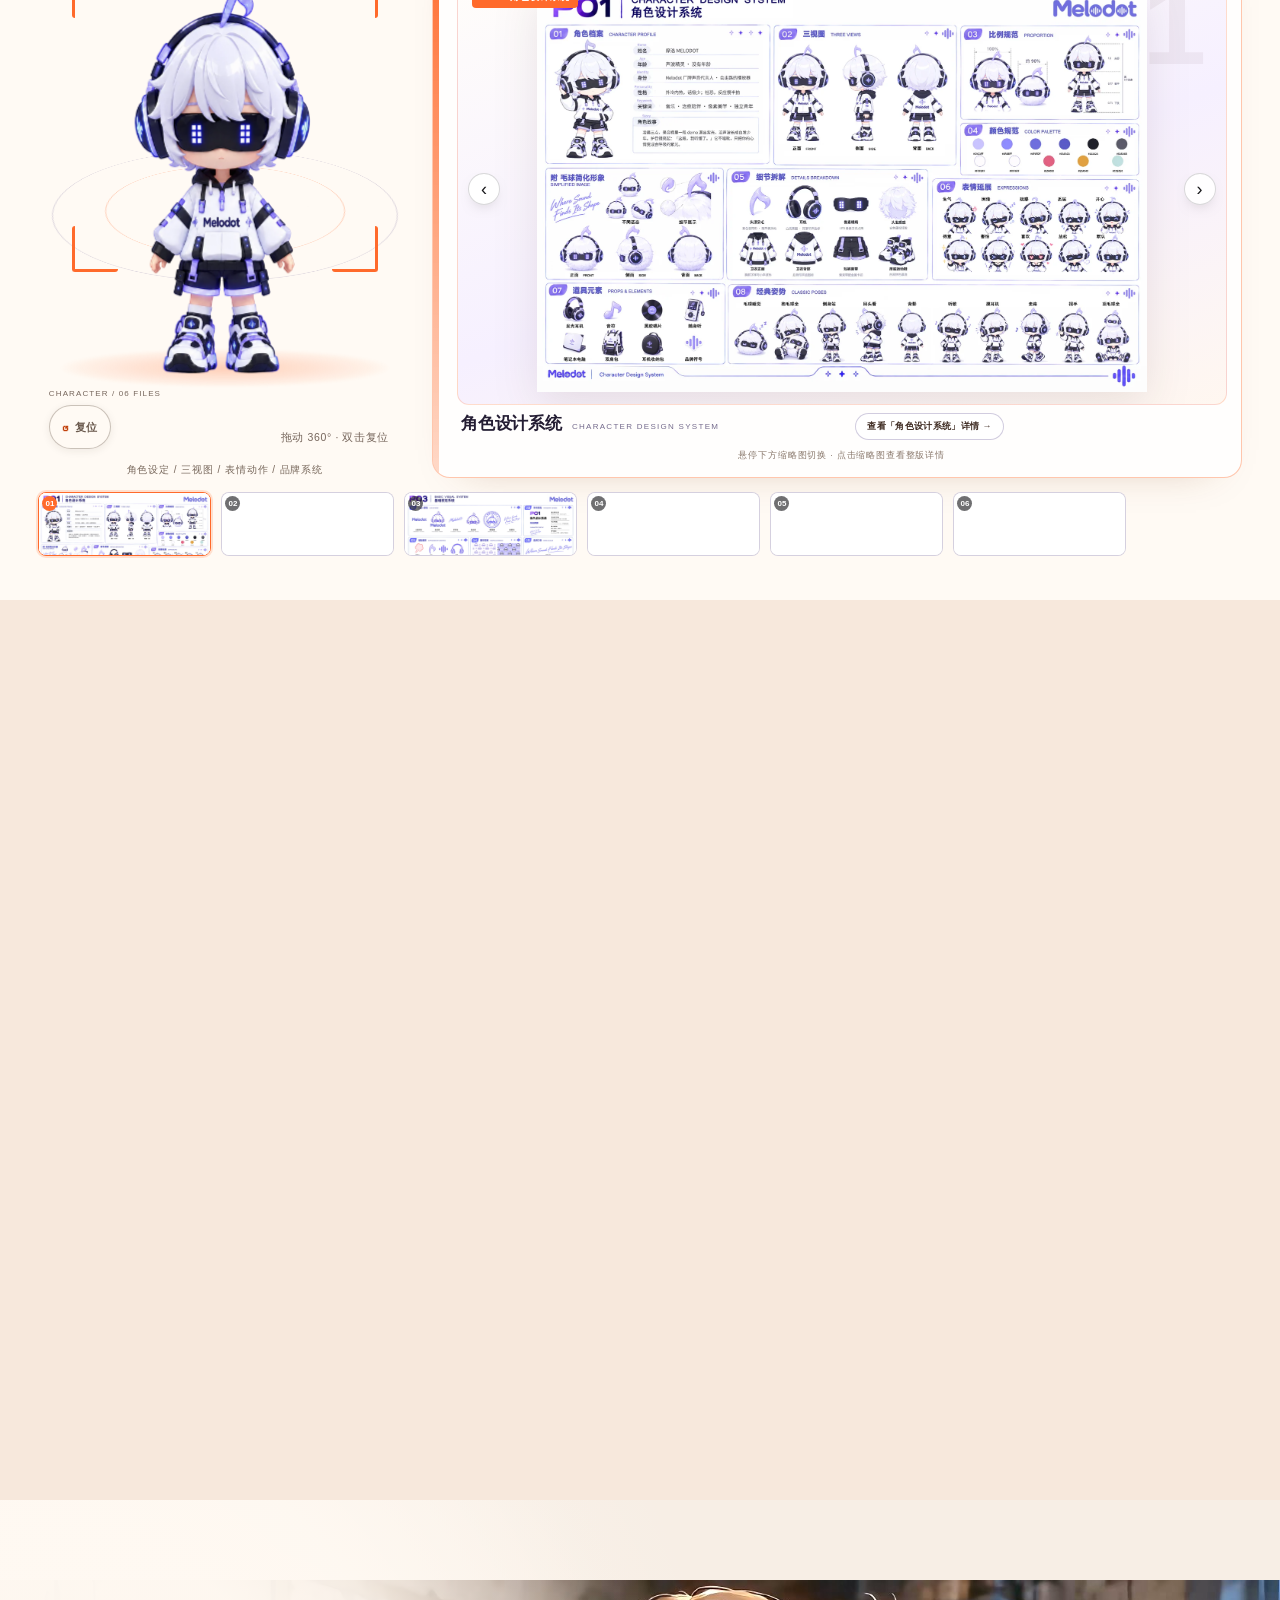
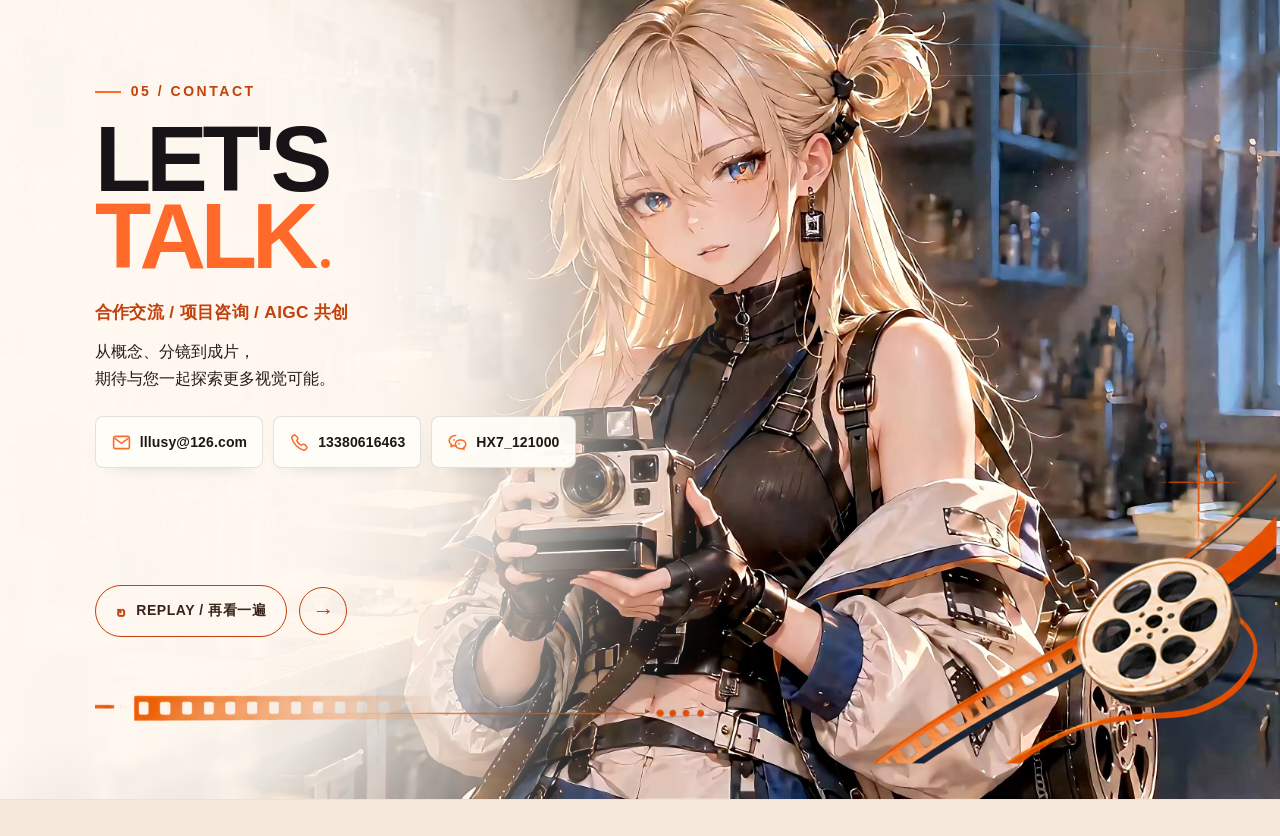
==== commit 8bb2e80c: "TVC chibi 70%; ending video preload" ====
--- a/index.html
+++ b/index.html
@@ -4674,7 +4674,7 @@
 /* v23 · TVC 人物按参考图缩放（约 470px 宽，贴右下） */
 @media (min-width:1181px){
   #s4 .tvc-chibi-top{left:auto!important;top:auto!important;right:0!important;bottom:0!important;
-    width:79%!important;height:auto!important;max-height:none!important;
+    width:70%!important;height:auto!important;max-height:none!important;
     object-fit:contain!important;object-position:right bottom!important}
 }
 </style>
@@ -5194,7 +5194,7 @@
   <!-- ============ 05 联系：全屏结尾 ============ -->
   <section class="talk endfull" id="s8" data-ch="05" data-kind="blinds">
     <div class="endfull-media" aria-hidden="true">
-      <video class="endfull-video" id="endv" muted playsinline preload="none"
+      <video class="endfull-video" id="endv" muted playsinline preload="auto"
              poster="assets/video/ending-v2-poster.jpg">
         <source src="assets/video/ending-v2-4k.mp4" type="video/mp4">
       </video>
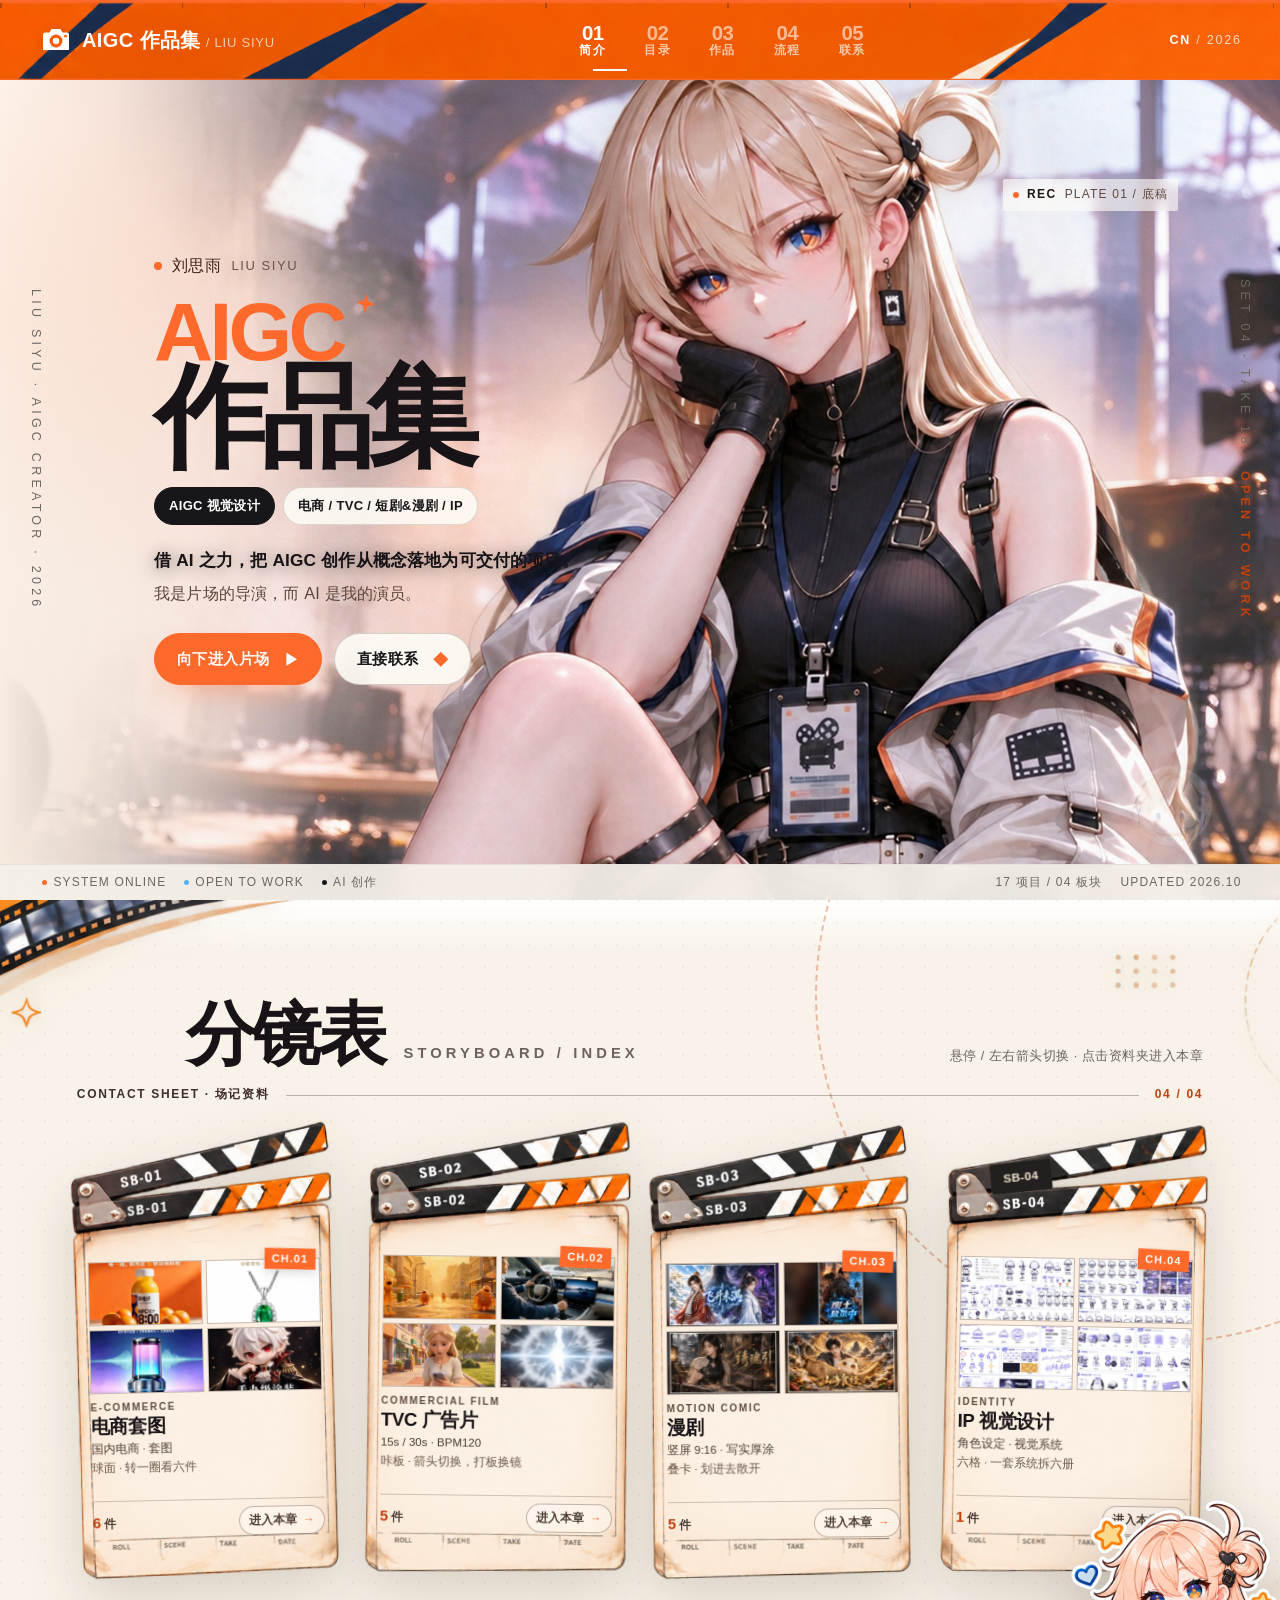
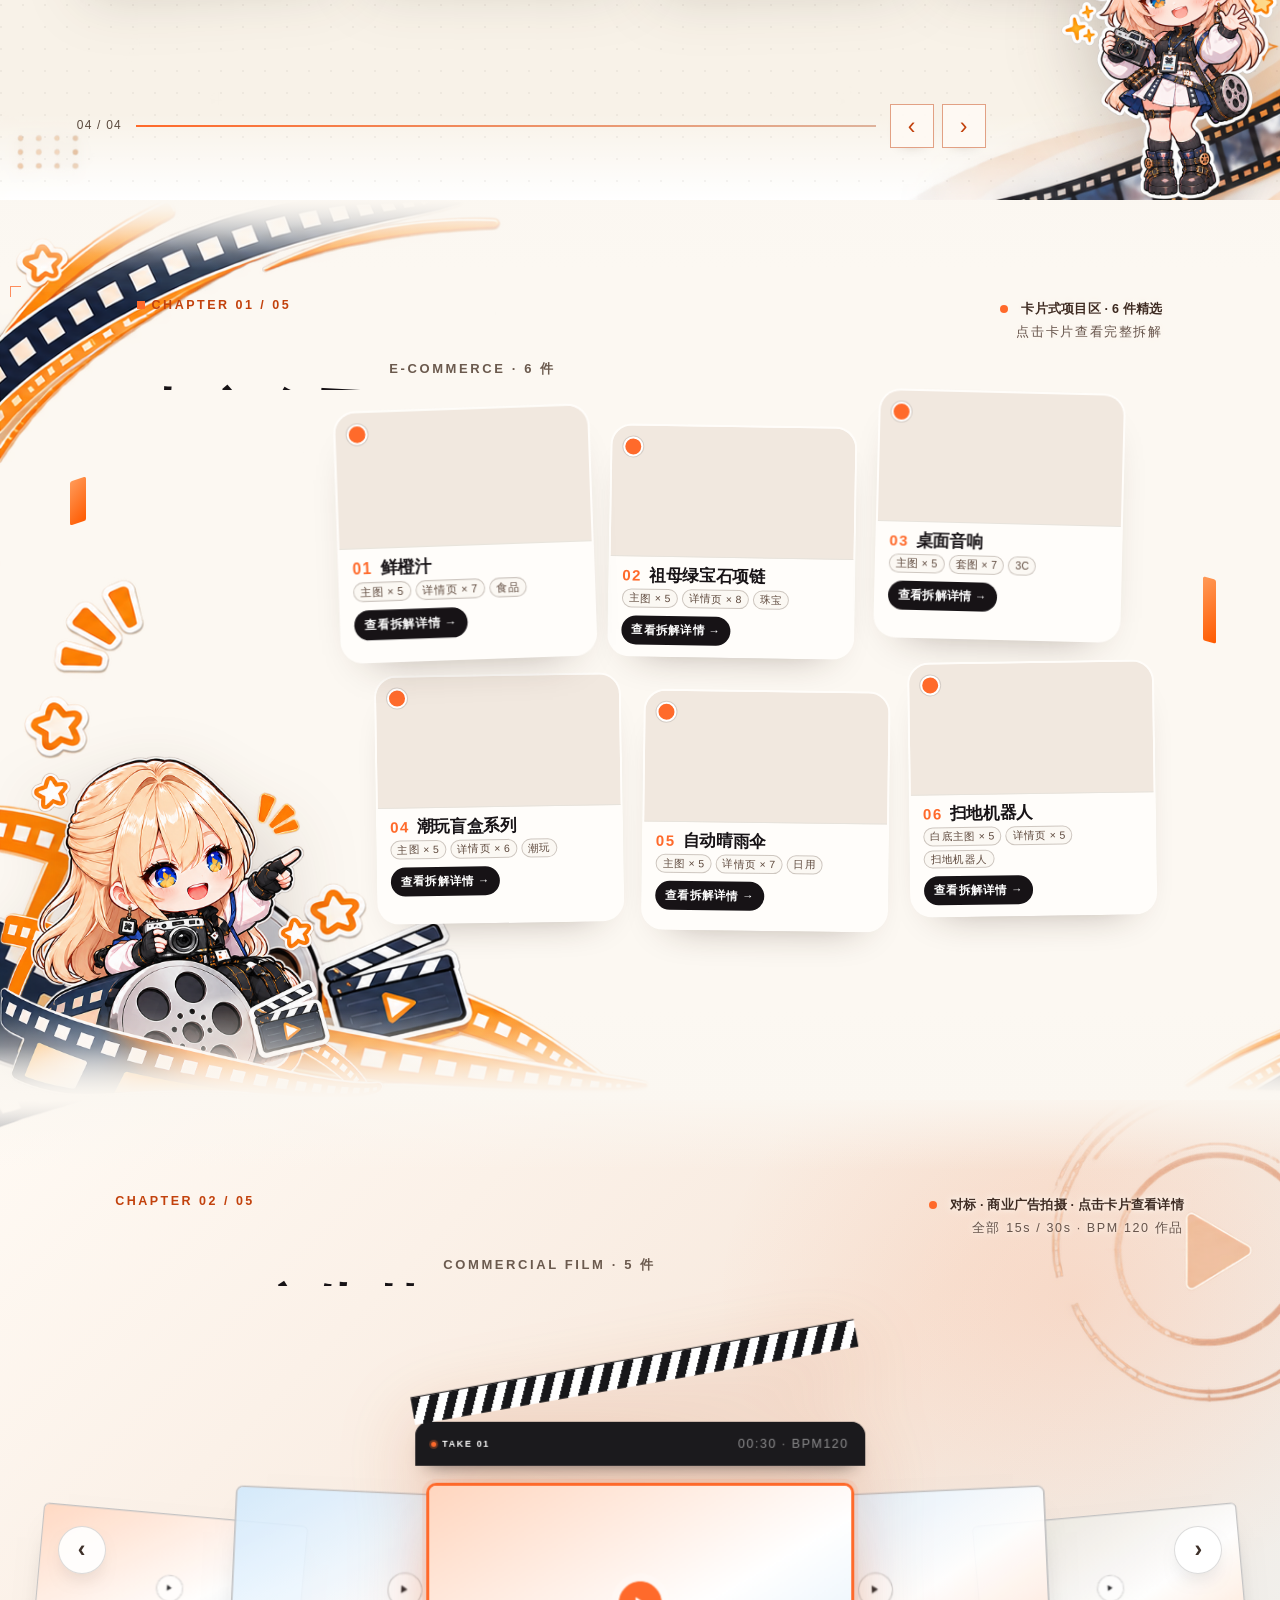
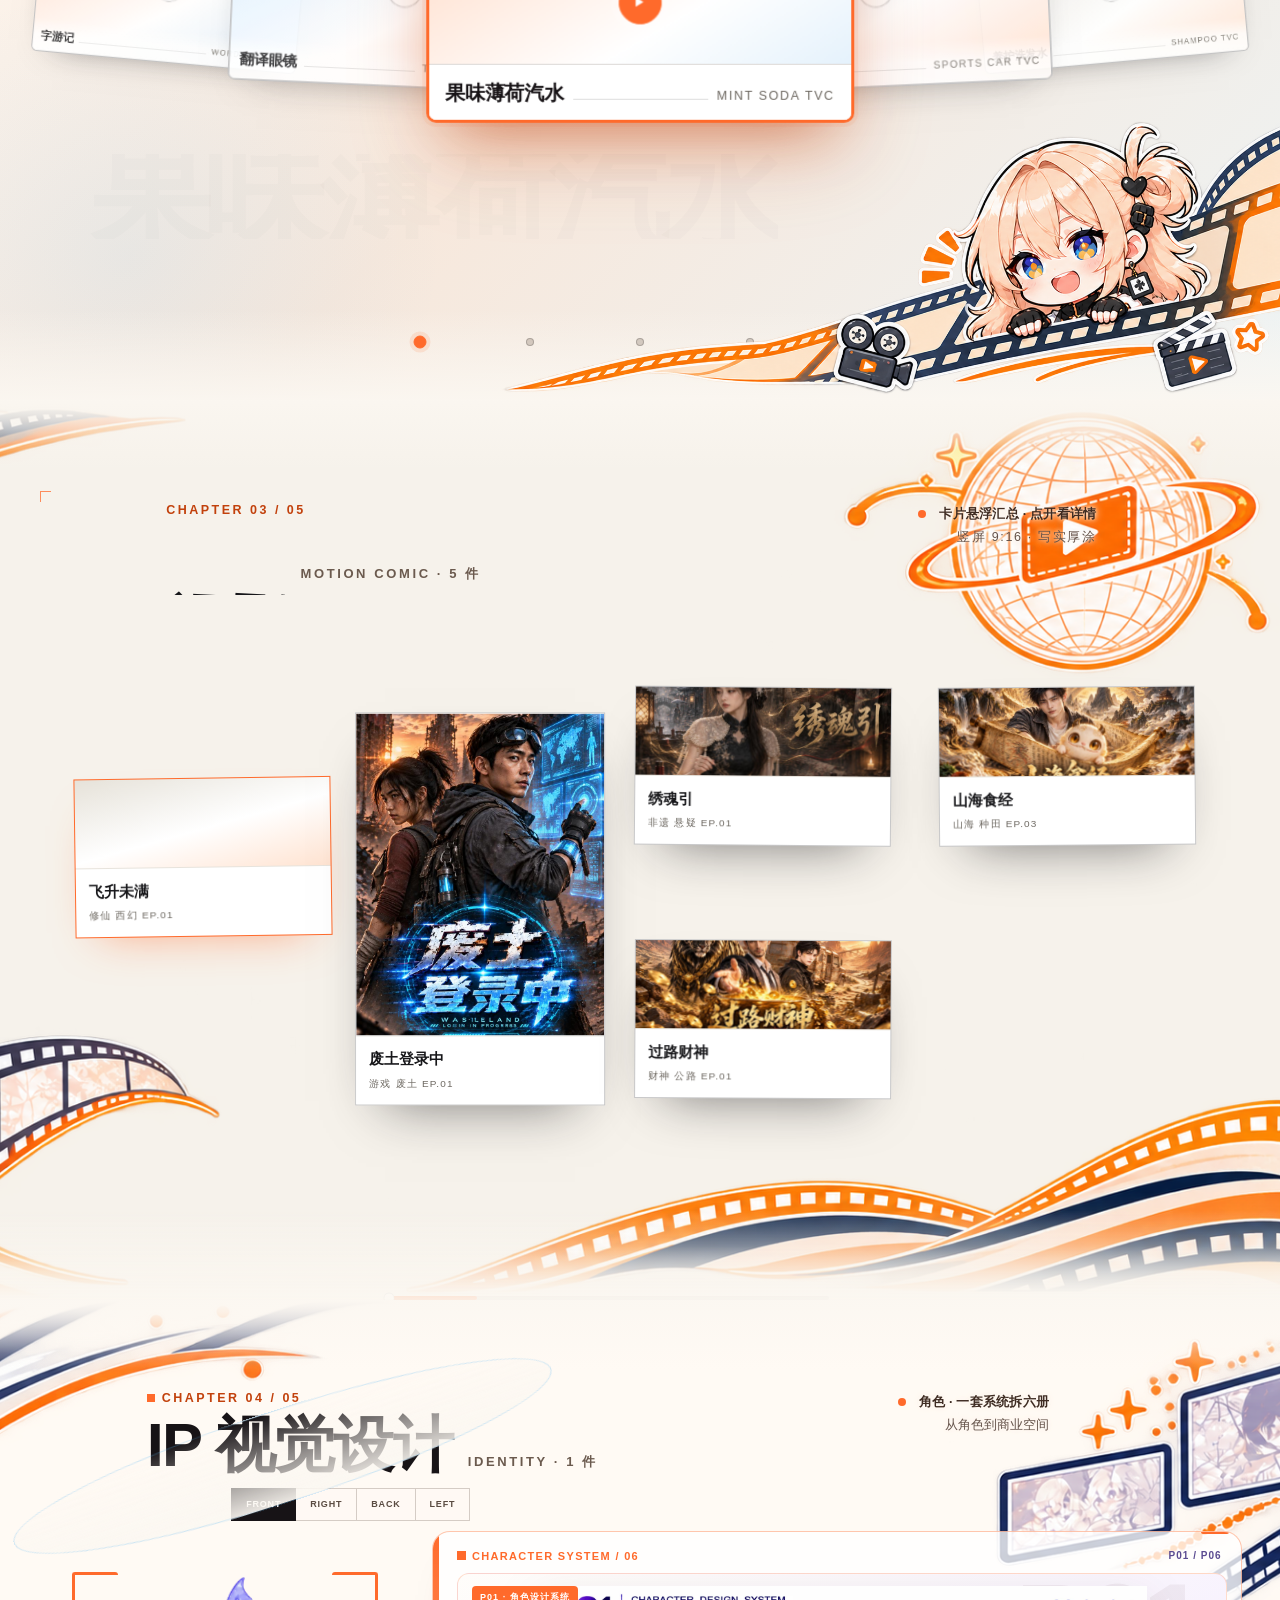
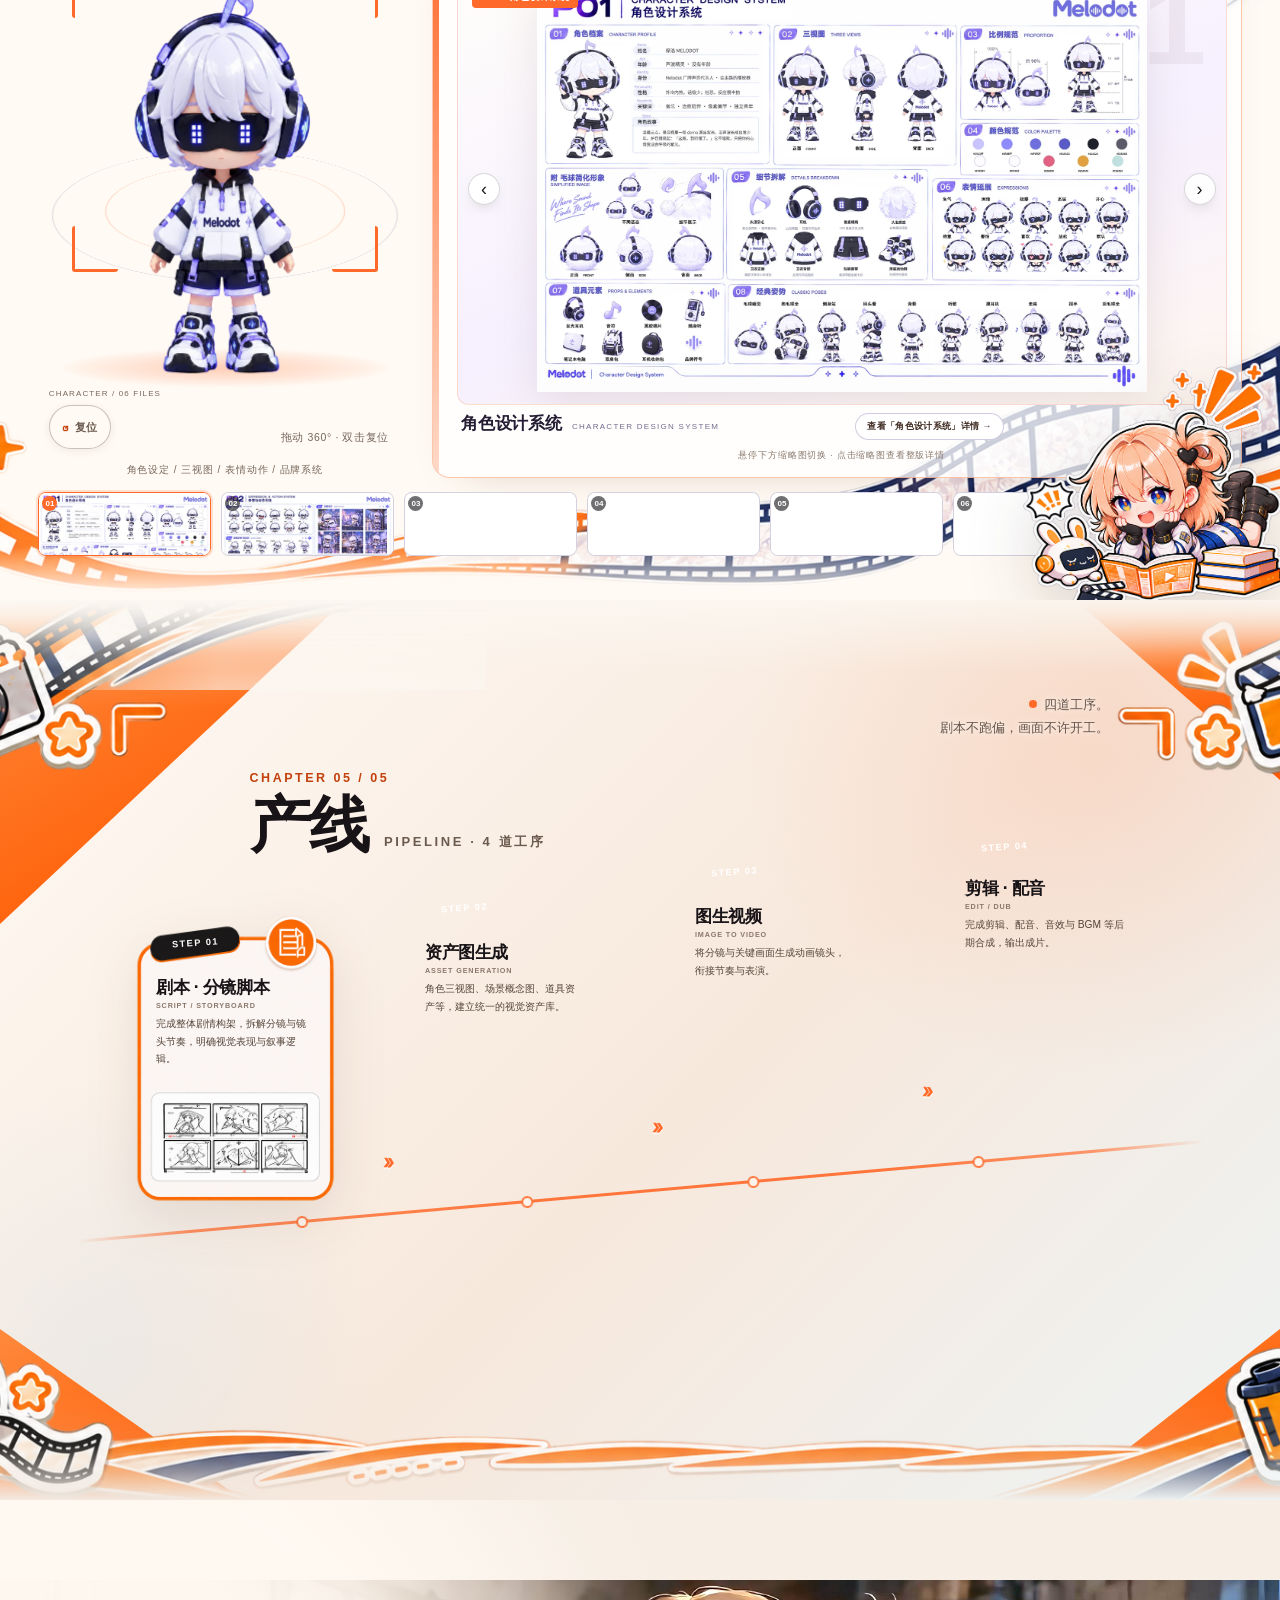
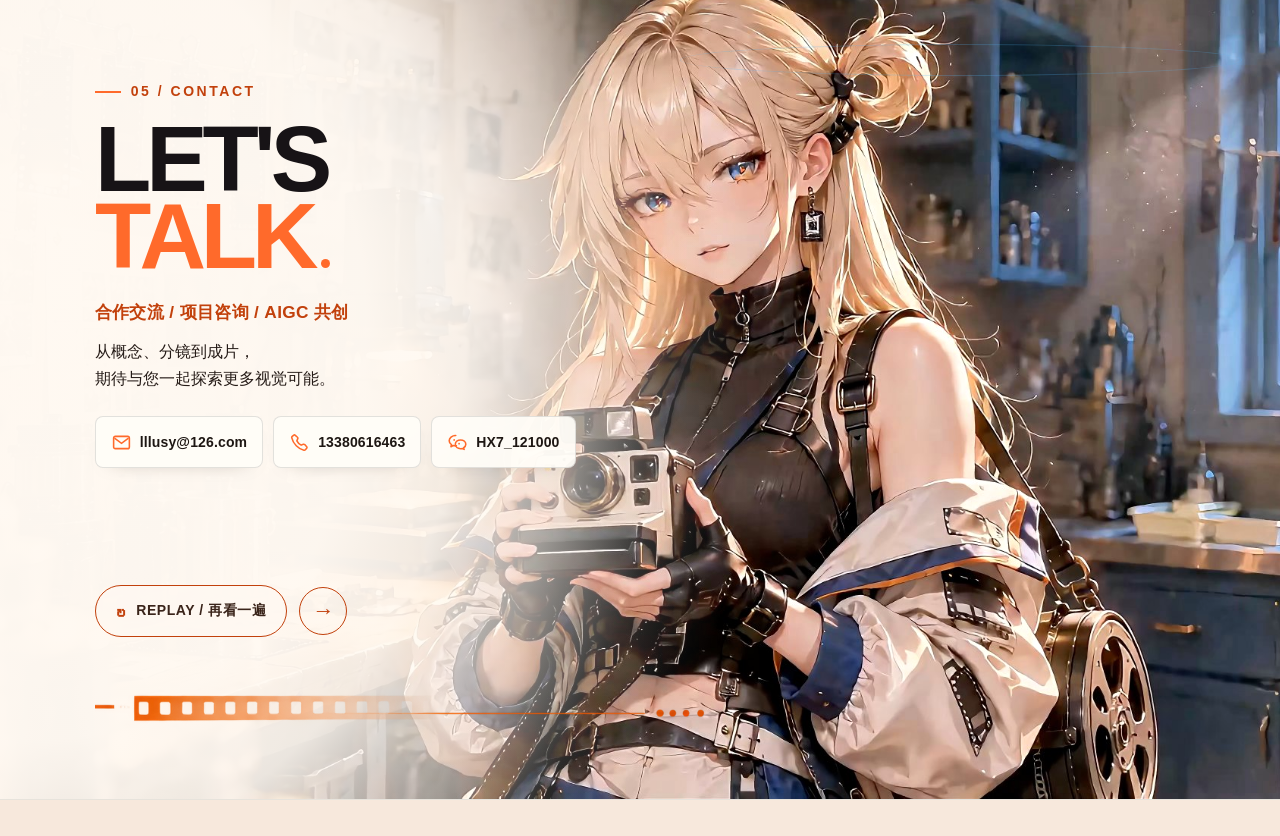
==== commit f6eeafbb: "ending video: 1080p 3.3MB for fast start" ====
--- a/index.html
+++ b/index.html
@@ -5196,7 +5196,7 @@
     <div class="endfull-media" aria-hidden="true">
       <video class="endfull-video" id="endv" muted playsinline preload="auto"
              poster="assets/video/ending-v2-poster.jpg">
-        <source src="assets/video/ending-v2-4k.mp4" type="video/mp4">
+        <source src="assets/video/ending-v3-1080.mp4" type="video/mp4">
       </video>
       <img class="endfull-still" id="endstill" src="assets/video/ending-v2-qr.jpg"
            alt="结尾相纸：微信二维码，扫码添加刘思雨" width="1920" height="1080" decoding="async">
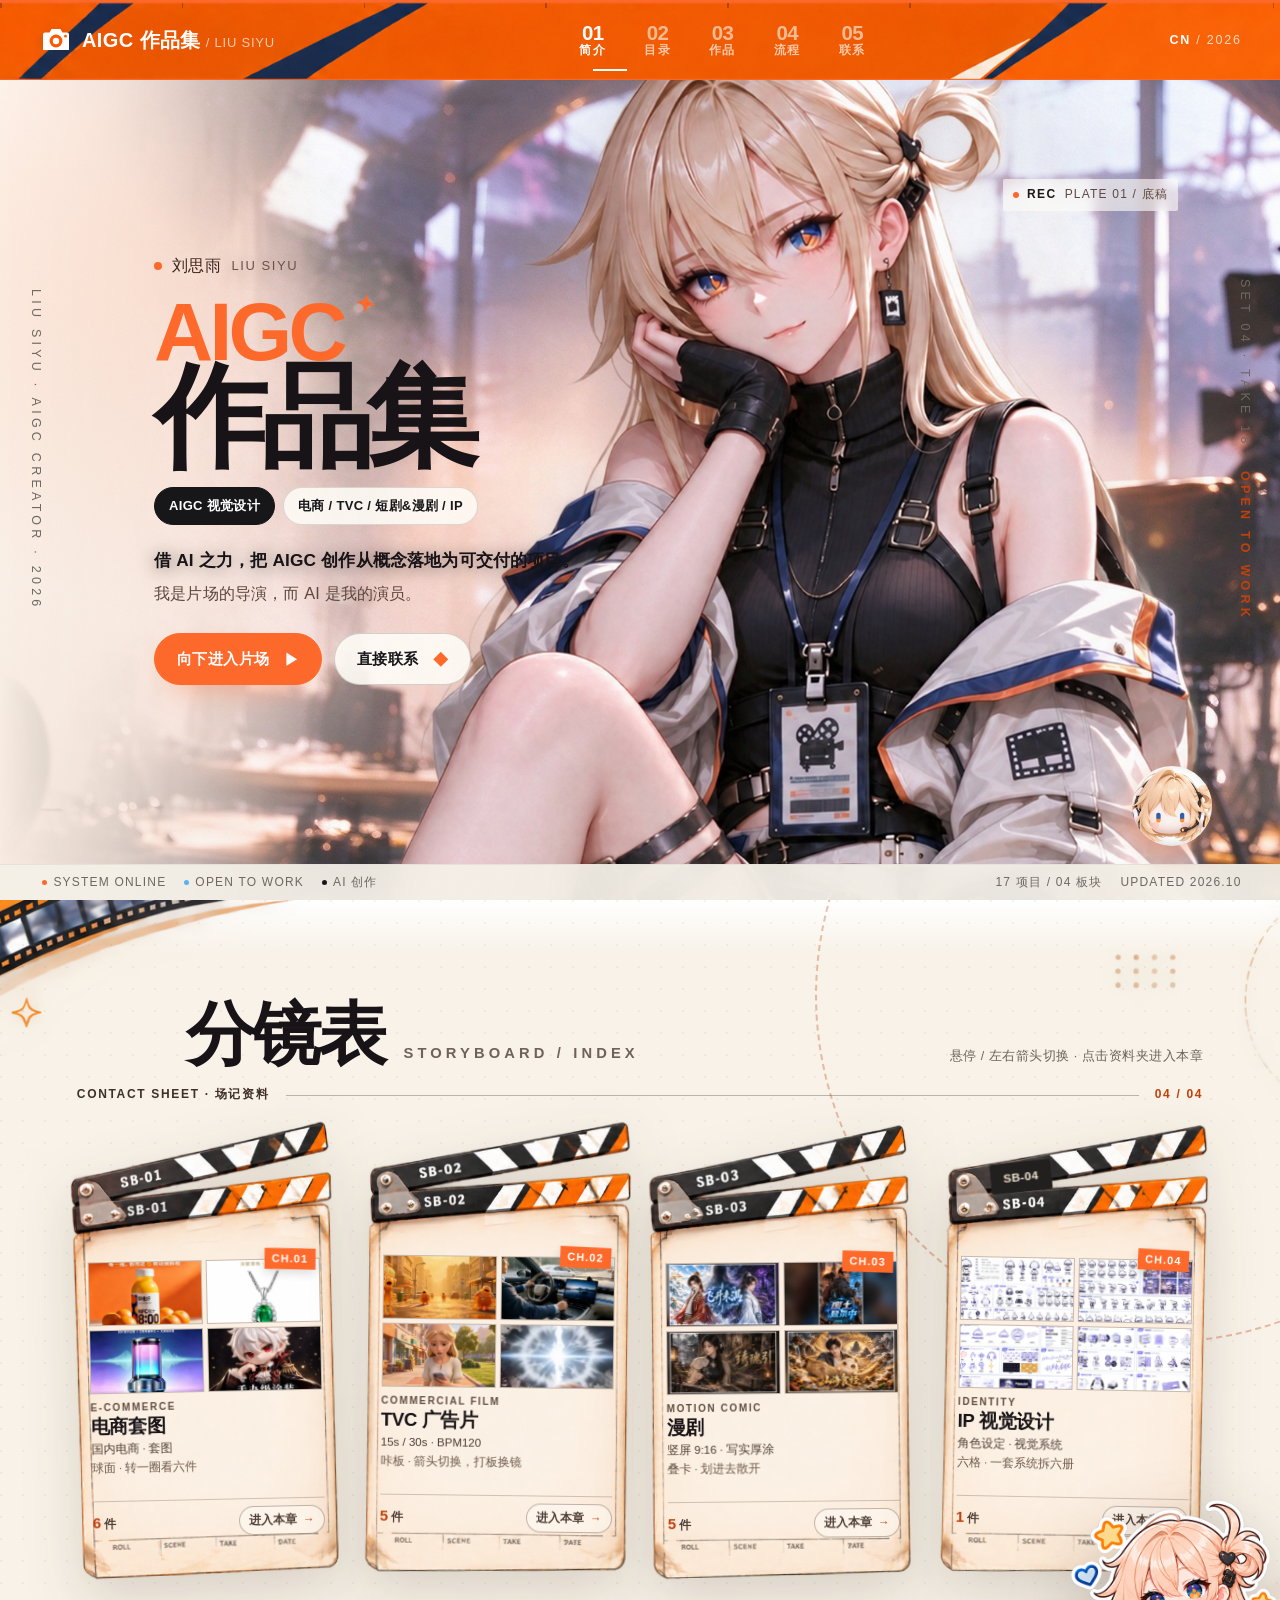
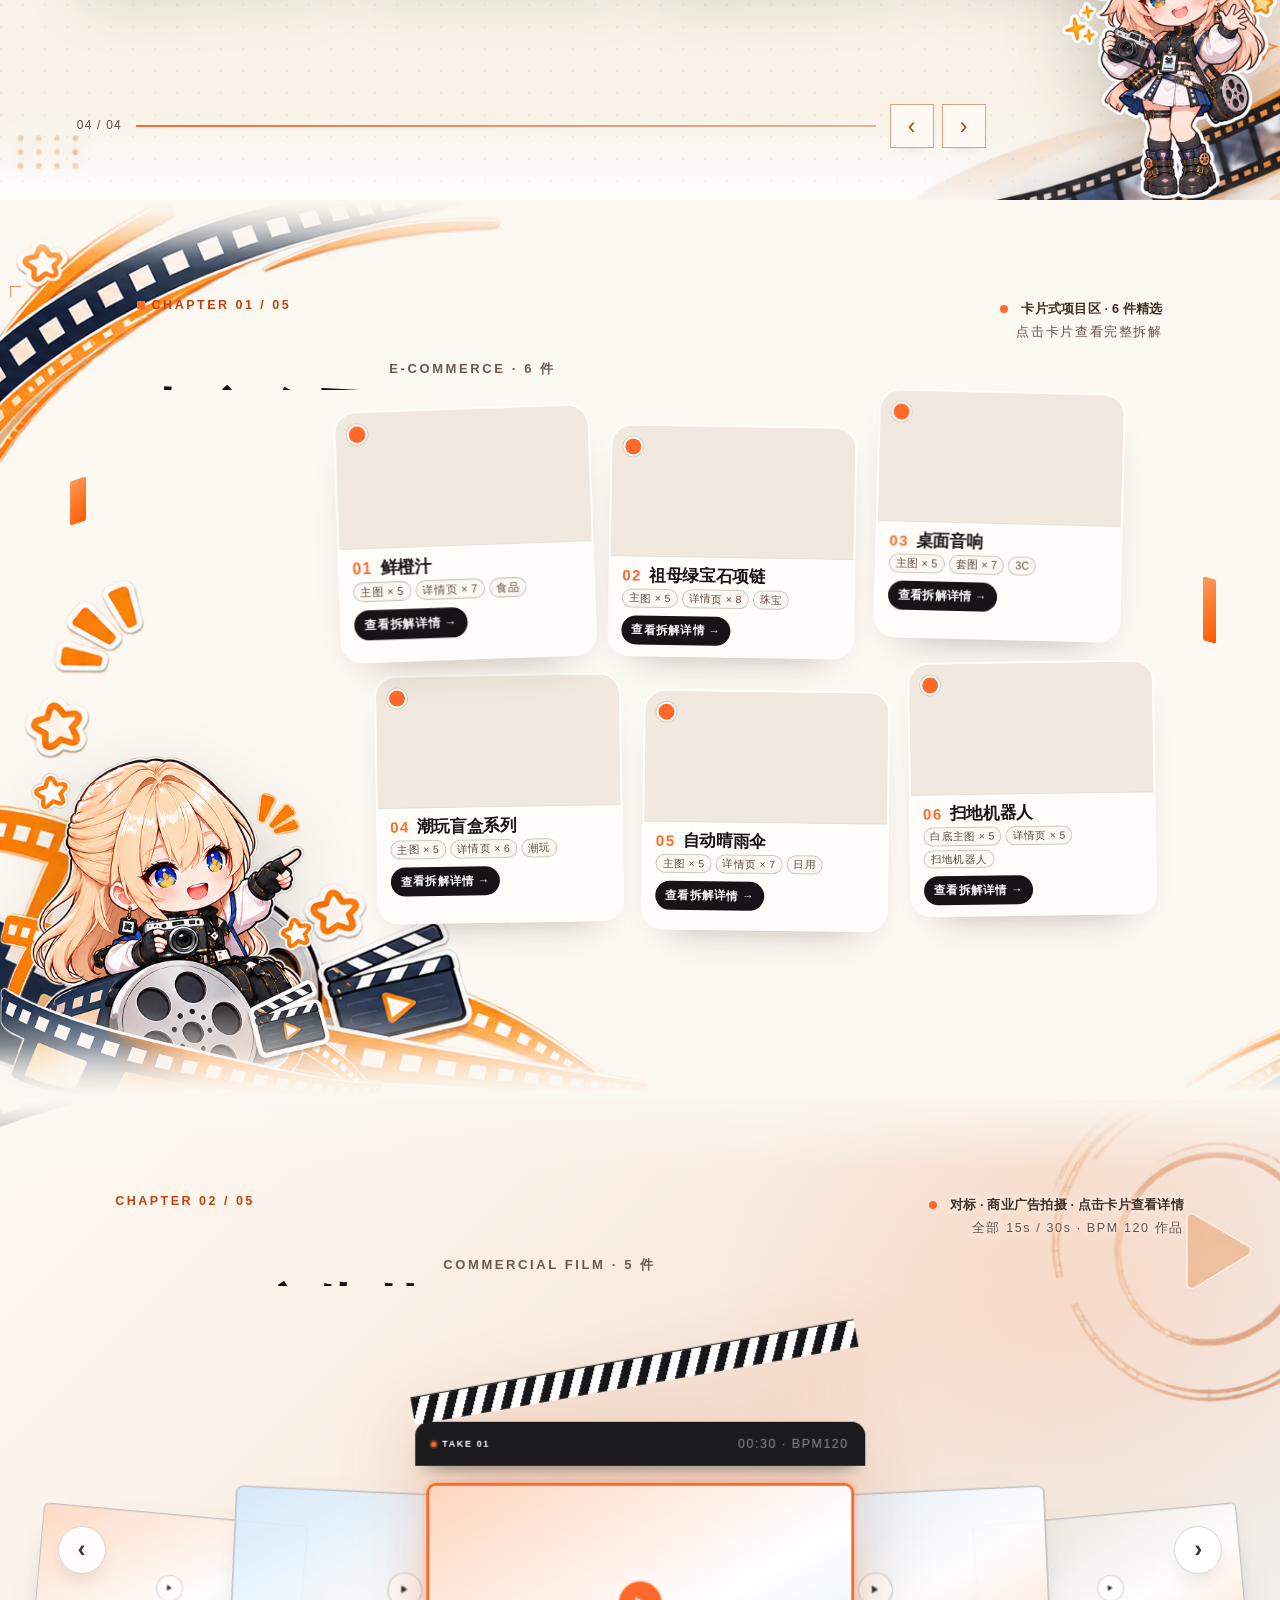
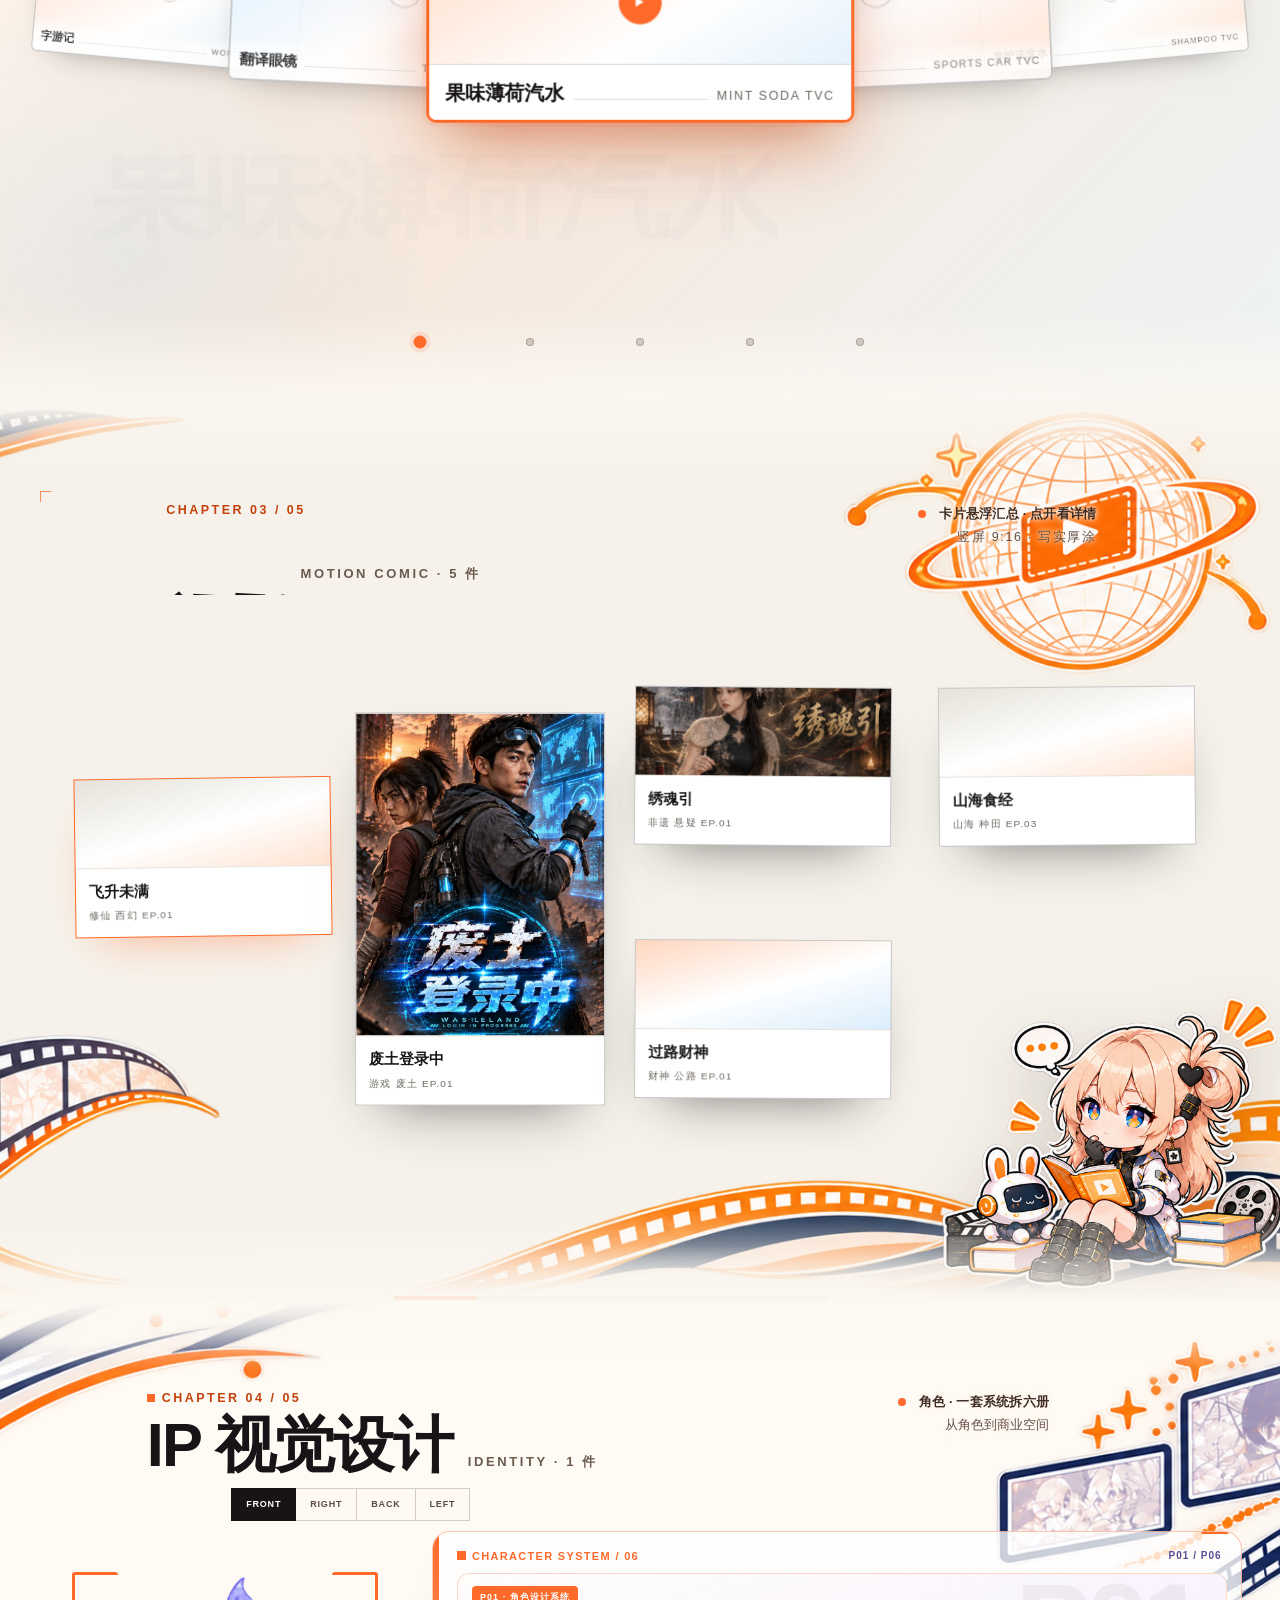
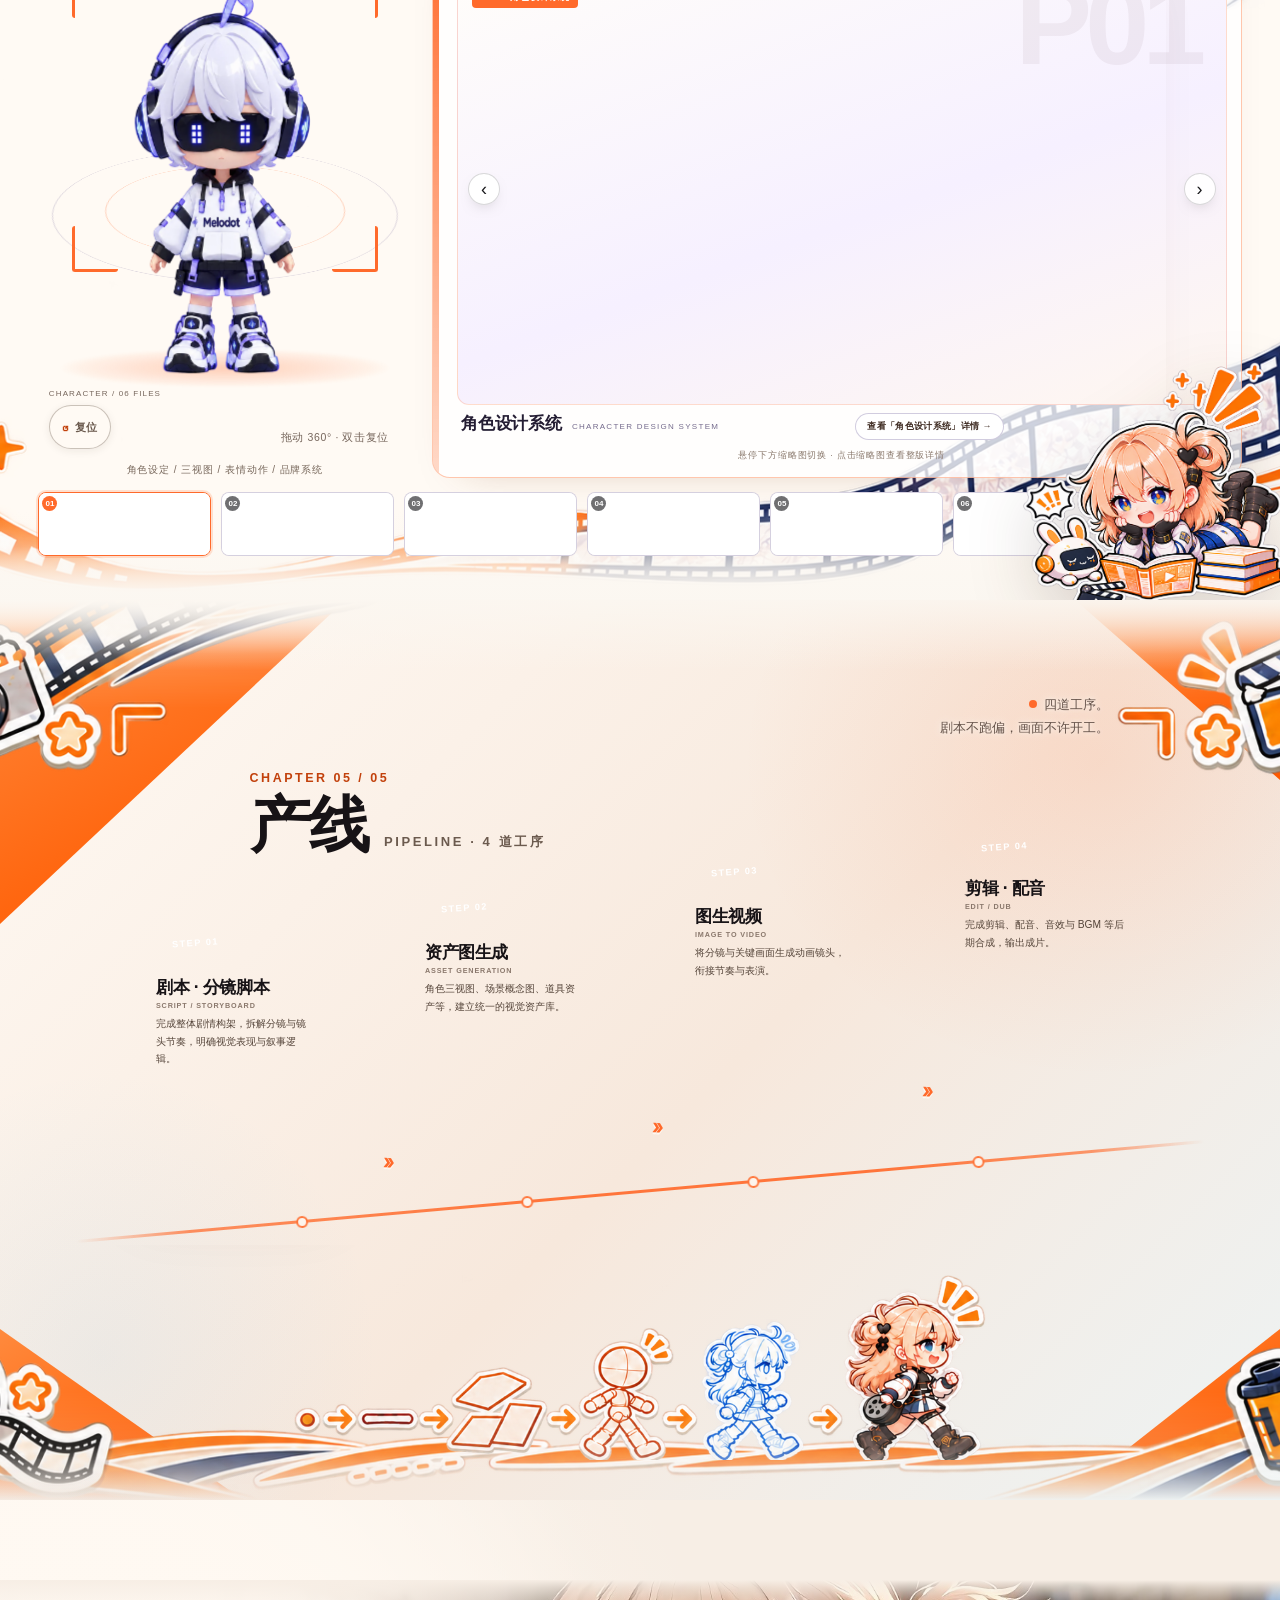
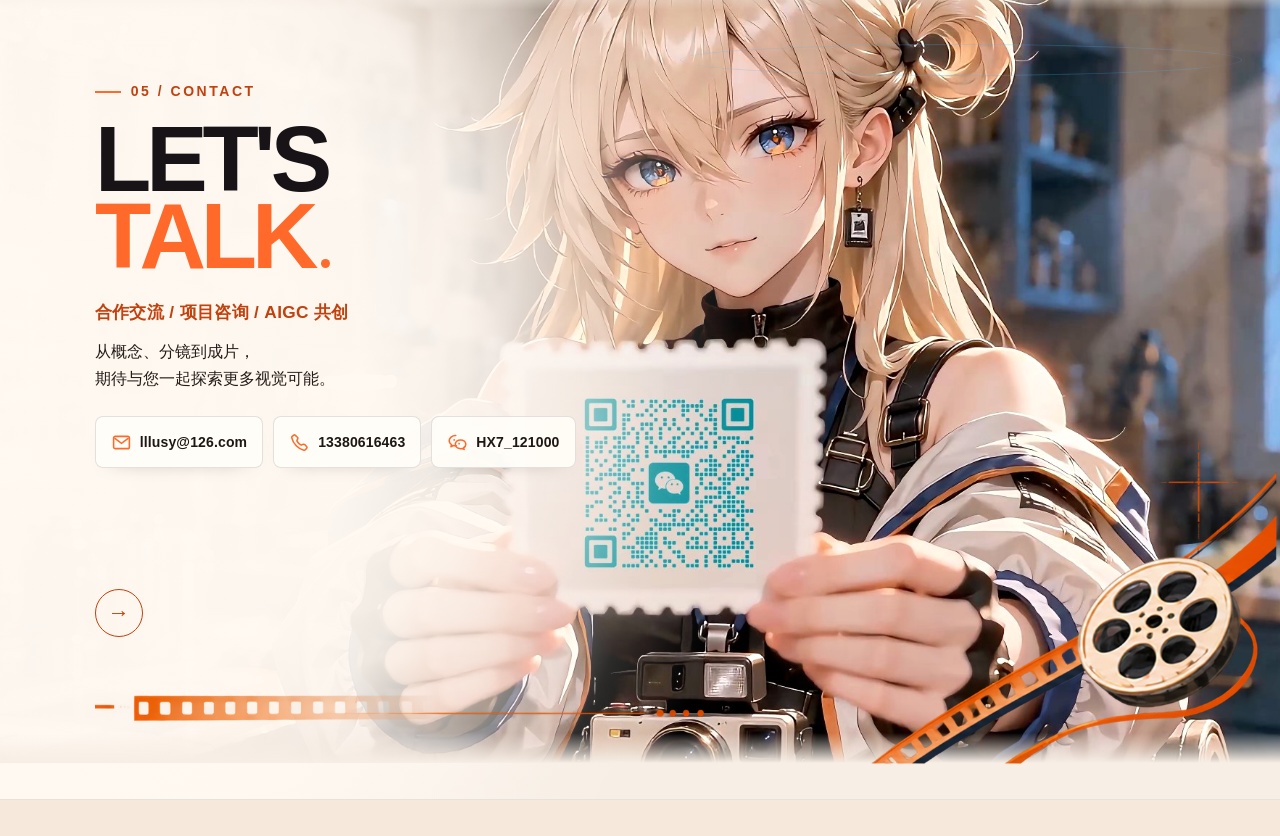
==== commit 20508f35: "v25: sync GitHub Pages to Netlify v25 (IP ellipse, ending seams, s7 pseudo cleanup) + v24 detail ass" ====
--- a/index.html
+++ b/index.html
@@ -385,7 +385,7 @@
 .data .cap{background:var(--ink);color:#fff;font-size:10.5px;font-weight:800;letter-spacing:.06em;
   display:flex;align-items:center;justify-content:center;font-variant-numeric:tabular-nums}
 .df{padding:clamp(10px,1.6vh,15px) clamp(9px,1.2vw,16px) clamp(11px,1.8vh,16px)}
-.df dt{font-size:8.5px;letter-spacing:.2em;color:var(--or);font-weight:800;margin-bottom:5px;
+.df dt{font-size:8.5px;letter-spacing:.2em;color:var(--or-ink);font-weight:800;margin-bottom:5px;
   white-space:nowrap}
 .df dd{font-size:clamp(12px,1.2vw,14.5px);font-weight:800;letter-spacing:.01em;line-height:1.25}
 .df dd small{display:block;font-weight:500;font-size:9px;color:var(--gray);letter-spacing:.1em;
@@ -508,12 +508,6 @@
   radial-gradient(620px 460px at 0% 100%,rgba(255,106,43,.12),transparent 66%),
   #F5EEE4}
 .talk{background:transparent}
-#s6::after{content:"";position:absolute;left:calc(var(--pad) + 8%);top:110px;width:44%;aspect-ratio:1;
-  border:1px solid rgba(85,180,242,.28);border-radius:50%;transform:rotate(-18deg);
-  pointer-events:none;z-index:0}
-#s7::after{content:"";position:absolute;right:0;top:0;width:38%;height:100%;pointer-events:none;z-index:0;opacity:.7;
-  background:repeating-linear-gradient(135deg,rgba(85,180,242,.10) 0 1px,transparent 1px 15px);
-  -webkit-mask-image:linear-gradient(90deg,transparent,#000 45%);mask-image:linear-gradient(90deg,transparent,#000 45%)}
 #s8::after{content:"";position:absolute;right:3%;top:16%;width:44vw;max-width:560px;aspect-ratio:1;
   border:1px solid rgba(85,180,242,.24);border-radius:50%;pointer-events:none;z-index:0}
 .ip3dwrap,.pipe,.talk .wrap{position:relative;z-index:1}
@@ -545,7 +539,7 @@
 .chap-hd{display:flex;align-items:flex-end;justify-content:space-between;gap:16px;flex-wrap:wrap;
   padding:clamp(26px,4.2vw,48px) var(--pad) clamp(12px,2vw,22px)}
 .chap-hd .hl{display:flex;align-items:baseline;gap:clamp(9px,1.4vw,18px);flex-wrap:wrap}
-.chap-hd .k{font-size:13.5px;letter-spacing:.24em;color:var(--or);font-weight:800;
+.chap-hd .k{font-size:13.5px;letter-spacing:.24em;color:var(--or-ink);font-weight:800;
   font-variant-numeric:tabular-nums;padding-bottom:5px}
 .chap-hd h2{font-size:clamp(34px,4.4vw,80px);line-height:1;font-weight:900;letter-spacing:-.03em}
 .chap-hd .en{font-size:12.5px;letter-spacing:.22em;color:var(--gray);padding-bottom:5px;
@@ -625,7 +619,7 @@
 /* 当前卡：把序号换成明确的「看详情」入口提示 */
 .gcard.on .gcap span{display:none}
 .gcard.on .gcap::after{content:"看详情 ↗";flex:none;font-size:7.5px;font-weight:800;
-  letter-spacing:.1em;color:var(--or);animation:gcapPulse 1.9s ease-in-out infinite}
+  letter-spacing:.1em;color:var(--or-ink);animation:gcapPulse 1.9s ease-in-out infinite}
 .gcard.on:hover .gcap::after{animation:none;opacity:1}
 @keyframes gcapPulse{0%,100%{opacity:.52}50%{opacity:1}}
 @media(max-width:760px){ .gcard.on .gcap::after{content:"详情 ↗";letter-spacing:.02em} }
@@ -649,7 +643,7 @@
 .gdetail .dfacts{display:grid;gap:0;margin-top:clamp(12px,1.8vh,18px);border-top:1px solid var(--ink)}
 .gdetail .dfacts>div{display:grid;grid-template-columns:38px minmax(0,1fr);gap:10px;
   padding:8px 0;border-bottom:1px solid var(--line);align-items:baseline}
-.gdetail .dfacts dt{font-size:8.5px;letter-spacing:.16em;color:var(--or);font-weight:800}
+.gdetail .dfacts dt{font-size:8.5px;letter-spacing:.16em;color:var(--or-ink);font-weight:800}
 .gdetail .dfacts dd{font-size:11.5px;font-weight:700;line-height:1.6}
 .gdetail .dmore{display:inline-flex;align-items:center;gap:9px;margin-top:clamp(12px,1.8vh,18px);
   font-size:10.5px;letter-spacing:.16em;font-weight:800;border:1.5px solid var(--ink);
@@ -722,7 +716,7 @@
 .pc-body{padding:13px 16px 15px;display:flex;flex-direction:column;gap:8px;flex:1;position:relative;z-index:1}
 .pc-top{display:flex;align-items:baseline;justify-content:space-between;gap:10px}
 .pc-ttl{font-size:clamp(17px,1.5vw,22px);font-weight:900;letter-spacing:-.01em;line-height:1.15}
-.pc-no{font-size:12px;font-weight:800;color:var(--or);letter-spacing:.1em;font-variant-numeric:tabular-nums}
+.pc-no{font-size:12px;font-weight:800;color:var(--or-ink);letter-spacing:.1em;font-variant-numeric:tabular-nums}
 .pc-desc{font-size:13px;line-height:1.62;color:var(--ink2);
   display:-webkit-box;-webkit-line-clamp:2;-webkit-box-orient:vertical;overflow:hidden}
 .pc-tags{display:flex;flex-wrap:wrap;gap:6px;margin-top:auto}
@@ -1358,6 +1352,13 @@
 .endfull-hintrow{display:flex;align-items:center;justify-content:space-between;gap:12px;margin:0 0 10px}
 .endfull-hint{margin:0;font-size:14px;letter-spacing:.12em;color:var(--ink2);
   background:rgba(255,255,255,.66);padding:5px 9px;border:1px solid rgba(23,23,26,.08)}
+.endfull-loading{position:absolute;left:50%;bottom:clamp(92px,14vh,150px);transform:translateX(-50%);
+  z-index:5;display:inline-flex;align-items:center;gap:8px;padding:8px 13px;border:1px solid rgba(23,23,26,.14);
+  background:rgba(255,255,255,.9);-webkit-backdrop-filter:blur(8px);backdrop-filter:blur(8px);
+  font-size:11px;letter-spacing:.14em;color:var(--ink2);font-weight:700;pointer-events:none}
+.endfull-loading[hidden]{display:none}
+.endfull-loading i{width:7px;height:7px;border-radius:50%;background:var(--or);animation:endPulse 1s ease-in-out infinite}
+@keyframes endPulse{0%,100%{opacity:.35;transform:scale(.8)}50%{opacity:1;transform:scale(1)}}
 .endfull-replay{display:none;flex:none;font-size:11px;letter-spacing:.16em;font-weight:800;color:var(--ink);
   border:1px solid var(--ink);background:rgba(247,243,234,.82);padding:7px 10px;cursor:pointer;
   transition:background .25s,color .25s}
@@ -1408,7 +1409,7 @@
 .sheet-top{position:sticky;top:0;z-index:6;display:flex;align-items:center;gap:14px;
   padding:11px var(--pad);background:rgba(255,255,255,.95);
   -webkit-backdrop-filter:blur(12px);backdrop-filter:blur(12px);border-bottom:1px solid var(--line)}
-.sheet-top .sno{font-size:10.5px;letter-spacing:.2em;color:var(--or);font-weight:800;
+.sheet-top .sno{font-size:10.5px;letter-spacing:.2em;color:var(--or-ink);font-weight:800;
   font-variant-numeric:tabular-nums;flex:none}
 .sheet-top .stc{font-size:10.5px;letter-spacing:.15em;color:var(--gray);flex:1;min-width:0;
   overflow:hidden;text-overflow:ellipsis;white-space:nowrap}
@@ -1437,13 +1438,38 @@
 .sfacts{margin-top:clamp(16px,2.2vw,24px);border-top:1px solid var(--ink)}
 .sfacts>div{display:grid;grid-template-columns:62px minmax(0,1fr);gap:14px;align-items:baseline;
   padding:11px 0;border-bottom:1px solid var(--line)}
-.sfacts dt{font-size:10.5px;letter-spacing:.18em;color:var(--or);font-weight:800}
+.sfacts dt{font-size:10.5px;letter-spacing:.18em;color:var(--or-ink);font-weight:800}
 .sfacts dd{font-size:16px;font-weight:700;letter-spacing:.01em;line-height:1.65}
 .stags{display:flex;flex-wrap:wrap;gap:6px;margin-top:16px}
 .stags li{font-size:13px;letter-spacing:.1em;color:var(--ink2);border:1px solid var(--line);
   padding:5px 10px;background:var(--paper2)}
 .snote{margin-top:clamp(18px,2.4vw,26px);font-size:14px;line-height:1.95;color:var(--gray);
   border-left:2px solid var(--or-l);padding-left:11px}
+
+/* ---- 详情页：项目资产图墙（v24） ---- */
+.sgal{width:100%;max-width:min(1680px,94vw);margin:0 auto;
+  padding:clamp(10px,1.6vw,20px) var(--pad) clamp(30px,4vw,54px);border-top:1px solid var(--line)}
+.sgal[hidden]{display:none}
+.sgal-hd{display:flex;align-items:baseline;gap:12px;margin-bottom:clamp(12px,1.6vw,18px)}
+.sgal-k{font-size:11px;letter-spacing:.18em;font-weight:800;color:var(--or-ink)}
+.sgal-n{font-size:10px;letter-spacing:.12em;color:var(--gray)}
+.sgal-grid{columns:2;column-gap:clamp(10px,1.4vw,18px)}
+.sgal-item{display:block;width:100%;margin:0 0 clamp(10px,1.4vw,18px);
+  border:1px solid var(--line);background:var(--paper2);overflow:hidden;
+  break-inside:avoid;page-break-inside:avoid;-webkit-column-break-inside:avoid}
+.sgal-open{display:block;background:#fff;cursor:zoom-in}
+.sgal-open:focus-visible{outline:2px solid var(--or-ink);outline-offset:-2px}
+.sgal-item img{display:block;width:100%;height:auto;background:#fff}
+.sgal-item.tall img{width:100%;height:52svh;max-height:520px;object-fit:contain;background:#F2EEE7}
+.sgal-item figcaption{display:flex;align-items:baseline;gap:8px;padding:8px 10px;
+  border-top:1px solid var(--line);background:#fff;min-width:0}
+.sgal-item figcaption span{flex:none;font-size:9px;letter-spacing:.16em;color:var(--or-ink);font-weight:800}
+.sgal-item figcaption b{font-size:12px;line-height:1.4;font-weight:700;color:var(--ink);overflow-wrap:anywhere}
+@media(max-width:760px){
+  .sgal{padding:8px var(--pad) 24px}
+  .sgal-grid{columns:1}
+  .sgal-item figcaption b{font-size:12.5px}
+}
 
 /* ---- 电商：主图切换条 ---- */
 .mstrip{display:grid;grid-template-columns:repeat(5,minmax(0,1fr));gap:8px;margin-top:12px}
@@ -1488,7 +1514,7 @@
 .dtoc{margin-top:clamp(18px,2.4vw,26px);border-top:1px solid var(--ink);padding-top:14px}
 .dtoc[hidden]{display:none}
 .dtoc-h{display:block;font-size:9.5px;letter-spacing:.18em;color:var(--gray);margin-bottom:11px}
-.dtoc-h b{color:var(--or);font-weight:800}
+.dtoc-h b{color:var(--or-ink);font-weight:800}
 .dtoc-g{display:grid;grid-template-columns:repeat(4,minmax(0,1fr));gap:6px}
 .dtoc-g.wide{grid-template-columns:repeat(3,minmax(0,1fr))}
 .dtoc-g.wide button{aspect-ratio:16/9}
@@ -2687,6 +2713,10 @@
 .hero-home .hero-contact .ar{color:var(--or)}
 .hero-home .hero-contact:hover{background:#17171a;border-color:#17171a;color:#fff}
 .hero-home .hero-contact:hover .ar{color:var(--or)}
+.hero-home .hero-f .hero-replay{flex:0 0 auto;min-height:44px;padding:0 18px;font-size:13px;cursor:pointer;
+  font-family:inherit;background:rgba(255,253,248,.9);border-color:rgba(23,23,26,.18);color:#17171a;box-shadow:none}
+.hero-home .hero-f .hero-replay:hover{background:#17171a;border-color:#17171a;color:#fff;transform:translateY(-2px)}
+.hero-home .hero-f .hero-replay[hidden]{display:none}
 .hero-home .hero-rec{position:absolute;z-index:3;top:calc(var(--nav) + 10vh);right:clamp(24px,8vw,140px);
   display:inline-flex;align-items:center;gap:8px;padding:6px 10px;border-radius:2px;
   background:rgba(255,253,248,.6);color:#211713;font-size:12px;font-weight:800;letter-spacing:.12em;
@@ -3058,7 +3088,7 @@
 .index-meta{display:flex;align-items:center;justify-content:space-between;gap:8px;margin-top:auto;
   padding-top:7px;border-top:1px solid rgba(65,43,29,.24);font-size:11.5px;font-weight:700;color:#4d3d34}
 .index-meta b{color:var(--or-ink);font-size:15px;font-weight:900}
-.index-meta i{font-style:normal;color:var(--or);font-weight:900;margin-left:3px}
+.index-meta i{font-style:normal;color:var(--or-ink);font-weight:900;margin-left:3px}
 .index-meta span:last-child{border:1px solid rgba(65,43,29,.32);border-radius:999px;padding:4px 9px;background:rgba(255,253,248,.45);white-space:nowrap}
 .index-foot{display:flex;align-items:center;gap:14px;margin-top:auto;padding-top:clamp(12px,2vh,22px);
   font-size:12px;color:#5b4a3e;letter-spacing:.1em;position:relative;z-index:5}
@@ -4208,7 +4238,7 @@
 .sheet.comic .sh h3{font-size:clamp(30px,3.2vw,46px);line-height:1.12}
 .sheet.comic .sdesc{margin-top:14px;font-size:15px;line-height:1.9}
 .sheet.comic .sdesc::before{content:"简介";display:block;margin-bottom:5px;font-size:10.5px;
-  letter-spacing:.18em;color:var(--or);font-weight:800}
+  letter-spacing:.18em;color:var(--or-ink);font-weight:800}
 .sheet.comic .sfacts{margin-top:18px}
 .sheet.comic .sfacts>div:nth-child(2),.sheet.comic .sfacts>div:nth-child(3){display:none}
 .sheet.comic .sfacts>div{padding:9px 0}
@@ -4228,6 +4258,12 @@
 .sheet.comic .snav{max-width:none;margin:0;padding:10px 22px 14px;border-top:1px solid var(--line)}
 .sheet.comic .snav button{padding:7px 11px;font-size:10px;letter-spacing:.1em}
 .sheet.comic .snav .sp{display:none}
+
+.sheet.comic .sgal{max-width:none;margin:0;padding:4px 26px 20px}
+.sheet.comic .sgal-hd{margin-bottom:12px}
+@media(max-width:760px){
+  .sheet.comic .sgal{padding:2px 16px 16px}
+}
 
 @media(max-width:760px){
   .sheet.comic{width:94vw;max-height:88svh;border-radius:20px}
@@ -4664,18 +4700,35 @@
   mask-image:linear-gradient(180deg,transparent 0,rgba(0,0,0,.85) 6%,#000 12%,#000 88%,rgba(0,0,0,.85) 94%,transparent 100%);
 }
 /* 章节之间再补一层柔和的纸色渐变，压住接缝 */
-#s2::after,#s4::after,#s5::after,#s6::after,#s7::after{
+#s2::after,#s4::after,#s5::after,#s6::after{
   content:"";position:absolute;left:0;right:0;bottom:0;height:90px;z-index:2;pointer-events:none;
   background:linear-gradient(180deg,rgba(251,247,241,0) 0,rgba(251,247,241,.55) 55%,rgba(251,247,241,.92) 100%)}
 #s2::before,#s4::before,#s5::before,#s6::before,#s7::before{
   content:"";position:absolute;left:0;right:0;top:0;height:70px;z-index:2;pointer-events:none;
   background:linear-gradient(0deg,rgba(251,247,241,0) 0,rgba(251,247,241,.5) 60%,rgba(251,247,241,.85) 100%)}
+/* v25：s6 接缝渐变退到内容层下，避免 90px 纸色盖住底部 6 张缩略图 */
+#s6::after{z-index:0}
 
 /* v23 · TVC 人物按参考图缩放（约 470px 宽，贴右下） */
 @media (min-width:1181px){
   #s4 .tvc-chibi-top{left:auto!important;top:auto!important;right:0!important;bottom:0!important;
     width:70%!important;height:auto!important;max-height:none!important;
     object-fit:contain!important;object-position:right bottom!important}
+}
+/* v24.6 尾页：桌面视频恢复铺满上下横条之间，保持原构图；不再缩镜/渐变 */
+@media (min-width:1181px){
+  .endfull-video,.endfull-still{top:max(var(--nav),56px)!important;bottom:var(--bar)!important;
+    left:0!important;right:0!important;width:100%!important;
+    height:calc(100% - max(var(--nav),56px) - var(--bar))!important;
+    object-fit:cover!important;object-position:center 44%!important;transform:none!important}
+  .endfull-media{background:#f7eee5!important}
+  .endfull-media::after{display:none!important}
+  /* v25：视频只铺 nav→bar，露出的上下条改纸色；边缘 30px 柔化，避免硬切 */
+  .endfull-fade-t,.endfull-fade-b{display:block;z-index:3}
+  .endfull-fade-t{top:max(var(--nav),56px);height:30px;
+    background:linear-gradient(180deg,#f7eee5,rgba(247,238,229,0))}
+  .endfull-fade-b{bottom:var(--bar);height:30px;
+    background:linear-gradient(0deg,#f7eee5,rgba(247,238,229,0))}
 }
 </style>
 </head>
@@ -4793,6 +4846,7 @@
           <div class="hero-f rv" style="--d:.3s">
             <a class="enter" href="#s1">向下进入片场<span class="ar" aria-hidden="true">▶</span></a>
             <a class="enter hero-contact" href="#s8">直接联系<span class="ar" aria-hidden="true">◆</span></a>
+            <button class="enter hero-replay" id="hvReplay" type="button" hidden>↻ 再看一遍</button>
           </div>
         </div>
         <div class="hero-rec rv" style="--d:.24s"><i></i>REC <span>PLATE 01 / 底稿</span></div>
@@ -5194,15 +5248,18 @@
   <!-- ============ 05 联系：全屏结尾 ============ -->
   <section class="talk endfull" id="s8" data-ch="05" data-kind="blinds">
     <div class="endfull-media" aria-hidden="true">
-      <video class="endfull-video" id="endv" muted playsinline preload="auto"
-             poster="assets/video/ending-v2-poster.jpg">
-        <source src="assets/video/ending-v3-1080.mp4" type="video/mp4">
-      </video>
+      <video class="endfull-video" id="endv" muted playsinline preload="none"
+             poster="assets/video/ending-v2-poster.jpg"
+             data-src-hevc="assets/video/ending-v2-4k.mp4"
+             data-src-4k="assets/video/ending-v5-4k.mp4"
+             data-src-mid="assets/video/ending-v4-1440.mp4"
+             data-src-narrow="assets/video/ending-v4-1080.mp4"></video>
       <img class="endfull-still" id="endstill" src="assets/video/ending-v2-qr.jpg"
            alt="结尾相纸：微信二维码，扫码添加刘思雨" width="1920" height="1080" decoding="async">
       <div class="endfull-shade"></div>
       <div class="endfull-fade-t"></div>
       <div class="endfull-fade-b"></div>
+      <div class="endfull-loading" id="endload" hidden><i></i>视频加载中…</div>
       <img class="endfull-frame-left" src="assets/end/endframe-left.png" alt="" width="580" height="620" decoding="async">
       <img class="endfull-frame-bottom" src="assets/end/endframe-bottom.png" alt="" width="1220" height="117" decoding="async">
       <img class="endfull-frame-reel" src="assets/end/endframe-reel-v7.png" alt="" width="600" height="482" decoding="async">
@@ -5281,6 +5338,10 @@
         </div>
       </div>
     </div>
+    <section class="sgal" id="sgal" aria-label="项目资产图" hidden>
+      <div class="sgal-hd"><span class="sgal-k">ASSETS / 项目资产</span><span class="sgal-n" id="sgaln"></span></div>
+      <div class="sgal-grid" id="sgalgrid"></div>
+    </section>
     <section class="sdet" id="sdet" aria-label="完整详情页" hidden>
       <div class="sdet-h">
         <span class="sk">完整详情页 · 原图直出</span>
@@ -5514,14 +5575,20 @@
   var hv=d.getElementById("hv");
   if(hv){
     var hvEnded=false;
-    var showVid=function(){ if(hvEnded) return; hv.classList.add("on"); };
+    var hvReplay=d.getElementById("hvReplay");
+    var showVid=function(){ if(hvEnded) return; hv.classList.add("on"); if(hvReplay) hvReplay.hidden=true; };
     /* 首屏先用首页定格图；视频开始播放后再淡入，结束后淡出回高清定格图 */
     hv.addEventListener("loadeddata",showVid);
     hv.addEventListener("playing",showVid);
-    hv.addEventListener("ended",function(){ hvEnded=true; hv.classList.remove("on"); });
+    hv.addEventListener("ended",function(){ hvEnded=true; hv.classList.remove("on"); if(hvReplay) hvReplay.hidden=false; });
     hv.addEventListener("error",function(){ hv.classList.remove("on"); });
     if(hv.readyState>=2) showVid();
     var tryPlay=function(){ if(hvEnded) return; var p=hv.play(); if(p&&p.catch) p.catch(function(){}); };
+    if(hvReplay) hvReplay.addEventListener("click",function(){
+      hvEnded=false; hv.classList.remove("on"); hvReplay.hidden=true;
+      try{ hv.currentTime=0; }catch(_){}
+      var p=hv.play(); if(p&&p.catch) p.catch(function(){});
+    });
     var stillNow=/[?&]still=/.test(location.search);
     var reduceNow=window.matchMedia("(prefers-reduced-motion:reduce)").matches;
     var conn=navigator.connection;
@@ -5745,16 +5812,101 @@
      desc:"从角色到商业落地：角色设计、表情动作、基础视觉、品牌应用、商业空间、3D 三视图，一套六册。",
      tags:["IP 系统","角色设计","商业空间","3D 三视图"]}
   ];
+
+  /* v24：详情页资产（b/c 为详情小图；gal 为项目资产图墙） */
+  var DETAIL_ASSETS={
+  7:{b:"assets/tvc/detail/p-07-d1.webp",c:"assets/tvc/p-07-1.webp",gal:[
+    {s:"assets/tvc/p-07-1.webp",w:1280,h:720,t:"场景",n:"成片"},
+    {s:"assets/tvc/detail/p-07-d1.webp",w:1600,h:899,t:"角色",n:"汽水女主"},
+    {s:"assets/tvc/detail/p-07-d2.webp",w:1600,h:899,t:"角色",n:"汽水男"},
+    {s:"assets/tvc/detail/p-07-d3.webp",w:1600,h:899,t:"角色",n:"NPC 群像"},
+  ]},
+  8:{b:"assets/tvc/detail/p-08-d1.webp",c:"assets/tvc/detail/p-08-d2.webp",gal:[
+    {s:"assets/tvc/detail/p-08-d1.webp",w:1600,h:899,t:"角色",n:"汽车主角"},
+    {s:"assets/tvc/detail/p-08-d2.webp",w:1600,h:900,t:"场景",n:"夜景"},
+    {s:"assets/tvc/detail/p-08-d3.webp",w:1600,h:899,t:"场景",n:"道路"},
+    {s:"assets/tvc/detail/p-08-d4.webp",w:1600,h:900,t:"场景",n:"绿灯"},
+  ]},
+  9:{b:"assets/tvc/detail/p-09-d1.webp",c:"assets/tvc/detail/p-09-d3.webp",gal:[
+    {s:"assets/tvc/detail/p-09-d1.webp",w:1600,h:899,t:"角色",n:"长发公主"},
+    {s:"assets/tvc/detail/p-09-d2.webp",w:1600,h:899,t:"角色",n:"小红帽"},
+    {s:"assets/tvc/detail/p-09-d3.webp",w:1600,h:899,t:"场景",n:"街道"},
+    {s:"assets/tvc/detail/p-09-d4.webp",w:1600,h:899,t:"场景",n:"阳台"},
+  ]},
+  10:{b:"assets/tvc/detail/p-10-d1.webp",c:"assets/tvc/detail/p-10-d3.webp",gal:[
+    {s:"assets/tvc/detail/p-10-d1.webp",w:1600,h:899,t:"角色",n:"唐僧"},
+    {s:"assets/tvc/detail/p-10-d2.webp",w:1280,h:720,t:"角色",n:"妖"},
+    {s:"assets/tvc/detail/p-10-d3.webp",w:1600,h:902,t:"场景",n:"内部画面"},
+    {s:"assets/tvc/detail/p-10-d4.webp",w:1600,h:899,t:"关键帧",n:"镜 1"},
+  ]},
+  11:{b:"assets/tvc/detail/p-11-d1.webp",c:"assets/tvc/detail/p-11-d3.webp",gal:[
+    {s:"assets/tvc/detail/p-11-d1.webp",w:1600,h:900,t:"角色",n:"眼镜男主"},
+    {s:"assets/tvc/detail/p-11-d2.webp",w:1600,h:899,t:"角色",n:"长老"},
+    {s:"assets/tvc/detail/p-11-d3.webp",w:1600,h:899,t:"场景",n:"丛林"},
+    {s:"assets/tvc/detail/p-11-d4.webp",w:1600,h:899,t:"场景",n:"营地"},
+  ]},
+  12:{b:"assets/works/detail/work-12-d1.webp",c:"assets/works/detail/work-12-d2.webp",gal:[
+    {s:"assets/works/detail/work-12-d1.webp",w:1600,h:900,t:"场景",n:"渡劫天台"},
+    {s:"assets/works/detail/work-12-d2.webp",w:1600,h:900,t:"道具",n:"空间储物主戒"},
+    {s:"assets/works/detail/work-12-d3.webp",w:1600,h:900,t:"角色",n:"老格鲁"},
+    {s:"assets/works/detail/work-12-d4.webp",w:1600,h:900,t:"角色",n:"长青 · 渡劫版"},
+    {s:"assets/works/detail/work-12-d5.webp",w:1600,h:900,t:"角色",n:"长青 · 魂魄版"},
+    {s:"assets/works/detail/work-12-d6.webp",w:1600,h:900,t:"角色",n:"雷炁灵鸟"},
+  ]},
+  13:{b:"assets/works/detail/work-13-d1.webp",c:"assets/works/detail/work-13-d2.webp",gal:[
+    {s:"assets/works/detail/work-13-d1.webp",w:1600,h:900,t:"场景",n:"深夜出租屋"},
+    {s:"assets/works/detail/work-13-d2.webp",w:1600,h:900,t:"场景",n:"落地荒漠"},
+    {s:"assets/works/detail/work-13-d3.webp",w:720,h:1280,t:"道具",n:"快递箱与头盔"},
+    {s:"assets/works/detail/work-13-d4.webp",w:1280,h:720,t:"角色",n:"罗十三"},
+    {s:"assets/works/detail/work-13-d5.webp",w:1280,h:720,t:"角色",n:"闻蛰 · 现实"},
+    {s:"assets/works/detail/work-13-d6.webp",w:1600,h:900,t:"角色",n:"闻蛰 · 游戏"},
+  ]},
+  14:{b:"assets/works/detail/work-14-d1.webp",c:"assets/works/detail/work-14-d2.webp",gal:[
+    {s:"assets/works/detail/work-14-d1.webp",w:1280,h:720,t:"场景",n:"绣庄外观 · 雨夜"},
+    {s:"assets/works/detail/work-14-d2.webp",w:1600,h:900,t:"场景",n:"大堂"},
+    {s:"assets/works/detail/work-14-d3.webp",w:1280,h:720,t:"场景",n:"里间"},
+    {s:"assets/works/detail/work-14-d4.webp",w:1600,h:900,t:"角色",n:"阿织"},
+    {s:"assets/works/detail/work-14-d5.webp",w:1600,h:900,t:"角色",n:"苏月娥"},
+    {s:"assets/works/detail/work-14-d6.webp",w:1600,h:900,t:"角色",n:"退伍老人"},
+  ]},
+  15:{b:"assets/works/detail/work-15-d1.webp",c:"assets/works/detail/work-15-d2.webp",gal:[
+    {s:"assets/works/detail/work-15-d1.webp",w:1600,h:900,t:"场景",n:"厨房"},
+    {s:"assets/works/detail/work-15-d2.webp",w:1600,h:900,t:"场景",n:"村口夜晚"},
+    {s:"assets/works/detail/work-15-d3.webp",w:1600,h:900,t:"道具",n:"山海经内页"},
+    {s:"assets/works/detail/work-15-d4.webp",w:1536,h:1024,t:"角色",n:"沈野"},
+    {s:"assets/works/detail/work-15-d5.webp",w:1536,h:1024,t:"角色",n:"阿饕"},
+    {s:"assets/works/detail/work-15-d6.webp",w:1600,h:900,t:"道具",n:"醋溜包菜"},
+  ]},
+  16:{b:"assets/works/detail/work-16-d1.webp",c:"assets/works/detail/work-16-d2.webp",gal:[
+    {s:"assets/works/detail/work-16-d1.webp",w:1600,h:900,t:"场景",n:"废土公路"},
+    {s:"assets/works/detail/work-16-d2.webp",w:1448,h:1086,t:"场景",n:"沙尘夜路"},
+    {s:"assets/works/detail/work-16-d3.webp",w:1600,h:900,t:"场景",n:"肉红裂隙"},
+    {s:"assets/works/detail/work-16-d4.webp",w:1600,h:900,t:"角色",n:"赵公明"},
+    {s:"assets/works/detail/work-16-d5.webp",w:1600,h:900,t:"角色",n:"黑虎"},
+    {s:"assets/works/detail/work-16-d6.webp",w:1600,h:900,t:"角色",n:"恶鬼兵"},
+  ]},
+  };
+
   function p2n(n){ return n<10 ? "0"+n : ""+n; }
   /* 电商套图：走真实素材目录 assets/ecom/<slug>/（m=主图 d=详情页） */
   function eimg(slug,f){ return "assets/ecom/"+slug+"/"+f+".webp"; }
   function wimg(w,k){
     if(w.slug){ return eimg(w.slug, (k==="b"?"m2":k==="c"?"m3":"m1")); }
+    var da=DETAIL_ASSETS[w.n];
+    if(da&&k==="b") return da.b;
+    if(da&&k==="c") return da.c;
     if(w.n>=7&&w.n<=11){ return "assets/tvc/p-"+p2n(w.n)+"-"+(k==="b"?2:k==="c"?3:1)+".webp"; }
     return "assets/works/work-"+p2n(w.n)+"-"+(k||"a")+".webp";
   }
   function imgTag(w,k){
-    return '<img class="work-img" src="'+wimg(w,k)+'" alt="'+w.name+' · 实际作品图" loading="lazy" decoding="async">';
+    var alt=w.name+" · 实际作品图", da=DETAIL_ASSETS[w.n];
+    if(da&&(k==="b"||k==="c")){
+      var src=(k==="b"?da.b:da.c);
+      for(var i=0;i<da.gal.length;i++){
+        if(da.gal[i].s===src){ alt=w.name+" · "+da.gal[i].t+" · "+da.gal[i].n; break; }
+      }
+    }
+    return '<img class="work-img" src="'+wimg(w,k)+'" alt="'+alt+'" loading="lazy" decoding="async">';
   }
   var WORK_VIDEO={7:1,8:1,9:1,10:1,11:1,12:1,13:1,14:1,15:1,16:1,17:1};
   function wvideo(w){
@@ -6575,6 +6727,7 @@
       sdet=d.getElementById("sdet"), sdetn=d.getElementById("sdetn"),
       dflow=d.getElementById("dflow"), mstrip=d.getElementById("mstrip"),
       sv2w=d.getElementById("sv2w"), mhint2=d.getElementById("mhint2"),
+      sgal=d.getElementById("sgal"), sgalgrid=d.getElementById("sgalgrid"), sgaln=d.getElementById("sgaln"),
       dtoc=d.getElementById("dtoc"), dtocg=d.getElementById("dtocg"), dtocn=d.getElementById("dtocn"),
       sprev=d.getElementById("sprev"), snext=d.getElementById("snext"), sx=d.getElementById("sx"),
       sheetmask=d.getElementById("sheetmask"),
@@ -6682,6 +6835,29 @@
     });
   }
 
+  /* ---- 详情页：项目资产图墙（TVC / 漫剧） ---- */
+  function renderAssetGallery(w,on){
+    if(!sgal||!sgalgrid) return;
+    var da=DETAIL_ASSETS[w.n];
+    if(!on||!da||!da.gal||!da.gal.length){
+      sgal.hidden=true; sgalgrid.innerHTML=""; return;
+    }
+    var h="", types=[], seen={};
+    for(var i=0;i<da.gal.length;i++){
+      var g=da.gal[i];
+      if(!seen[g.t]){ seen[g.t]=1; types.push(g.t); }
+      h+='<figure class="sgal-item'+(g.h>g.w?' tall':'')+'">'
+        +'<a class="sgal-open" href="'+g.s+'" target="_blank" rel="noopener"'
+        +' aria-label="查看大图：'+w.name+' · '+g.t+' · '+g.n+'">'
+        +'<img src="'+g.s+'" alt="'+w.name+' · '+g.t+' · '+g.n+'" width="'+g.w+'" height="'+g.h
+        +'" loading="lazy" decoding="async"></a>'
+        +'<figcaption><span>'+g.t+'</span><b>'+g.n+'</b></figcaption></figure>';
+    }
+    sgalgrid.innerHTML=h;
+    if(sgaln) sgaln.textContent=da.gal.length+" 张 · "+types.join(" / ");
+    sgal.hidden=false;
+  }
+
   function fillSheet(i,opt){
     stopSheetMedia();
     var w=WORKS[i]; cur=i;
@@ -6716,8 +6892,12 @@
         : (wvideo(w)
           ? "实际项目 · 点击主图可播放作品片段；下方为分镜与资产细节。"
           : "实际项目 · 作品图按「主图 / 细节 / 场景」呈现。"));
+    renderAssetGallery(w,true);
     var tones=[w.tone,"b","k"], keys=["a","b","c"],
-        labels=eco?["主图 01","主图 02","主图 03"]:["主图 / 封面","细节 / 分镜","场景 / 资产"];
+        da=DETAIL_ASSETS[w.n],
+        labels=eco?["主图 01","主图 02","主图 03"]
+          :(da?["主图 / 封面","角色 / 三视图","场景 / 资产"]
+              :["主图 / 封面","细节 / 分镜","场景 / 资产"]);
     if(comic) labels[0]="封面 / "+w.ep;
     for(var k=0;k<svs.length;k++){
       if(!svs[k]) continue;
@@ -6899,6 +7079,14 @@
     if(e.key==="ArrowLeft"){ go(-1); }
     else if(e.key==="ArrowRight"){ go(1); }
   });
+  /* 原生 video 控件会吞掉 Escape，捕获阶段先关详情层 */
+  d.addEventListener("keydown",function(e){
+    if(e.key==="Escape" && sheetOpen){ e.stopPropagation(); closeSheet(); }
+  },true);
+  /* 原生 video 控件聚焦时 keydown 可能被吞，keyup 一定冒泡 */
+  d.addEventListener("keyup",function(e){
+    if(e.key==="Escape" && sheetOpen){ closeSheet(); }
+  },true);
 
   /* ================= 导航：切场 ================= */
   /* 不做整页遮罩。点导航 = 硬切到下一页，然后这一页的内容自己运镜进画。 */
@@ -7168,31 +7356,85 @@
     ss.forEach(function(s){ io.observe(s); });
   })();
 
-  /* 尾页：带 QR 的成片 → 结束重播；reduced-motion / ?still 用 QR 静帧兜底 */
+  /* 尾页：带 QR 的成片 → 结束重播；reduced-motion / ?still 用 QR 静帧兜底
+     v24.1：桌面优先用原片（4K HEVC，支持的浏览器），否则 4K H.264；平板 1440p，手机 1080p
+     进入尾页前 1.5 屏才加载，首屏不再预下整段视频 */
   (function(){
     var ev=d.getElementById("endv"), st=d.getElementById("endstill"),
-        rep=d.getElementById("endreplay");
+        rep=d.getElementById("endreplay"), load=d.getElementById("endload");
     var stillMode=/[?&]still\b/.test(location.search);
-    if(st&&(REDUCE||stillMode)){ st.classList.add("on"); if(ev) ev.style.display="none"; return; }
+    /* 手机端不放视频：和手机首页一致，直接用尾页 QR 静帧 */
+    var mobileEnd=window.matchMedia("(max-width:760px), (max-height:520px) and (pointer:coarse)").matches;
+    if(st&&(REDUCE||stillMode||mobileEnd)){
+      st.classList.add("on"); if(ev) ev.style.display="none";
+      if(load) load.hidden=true;
+      if(rep) rep.style.setProperty("display","none","important"); return;
+    }
     if(!ev) return;
-    var reset=function(){
-      if(st) st.classList.remove("on");
-      if(rep) rep.classList.remove("on");
-    };
+    /* 桌面：视频缓冲时显示海报 + 加载提示；起播后隐藏提示。不盖 QR 静帧，避免像定格图 */
+    if(load) load.hidden=false;
+    if(rep) rep.style.setProperty("display","none","important");
+    var srcHevc=ev.getAttribute("data-src-hevc")||"",
+        src4k=ev.getAttribute("data-src-4k")||"",
+        srcMid=ev.getAttribute("data-src-mid")||"",
+        srcNarrow=ev.getAttribute("data-src-narrow")||"";
+    var canHevc=!!ev.canPlayType&&ev.canPlayType('video/mp4; codecs="hvc1"')!=="";
+    var loaded=false, triedFallback=false;
+    function pickSrc(){
+      var c=navigator.connection||{};
+      var vw=window.innerWidth;
+      if(c.saveData||/(^|-)2g$/.test(c.effectiveType||"")||vw<=760)
+        return srcNarrow||srcMid||src4k||srcHevc;
+      if(vw<=1180) return srcMid||src4k||srcNarrow||srcHevc;
+      if(canHevc&&srcHevc) return srcHevc;
+      return src4k||srcMid||srcNarrow||srcHevc;
+    }
+    function loadSrc(){
+      if(loaded) return;
+      var s=pickSrc();
+      if(!s) return;
+      loaded=true;
+      if(ev.getAttribute("src")!==s){ ev.setAttribute("src",s); ev.load(); }
+    }
+    function reset(){
+      if(rep){ rep.classList.remove("on"); rep.style.setProperty("display","none","important"); }
+    }
     ev.addEventListener("play",reset);
-    ev.addEventListener("ended",function(){ if(rep) rep.classList.add("on"); });
-    ev.addEventListener("error",function(){ if(st) st.classList.add("on"); ev.style.display="none"; });
+    ev.addEventListener("playing",function(){ if(load) load.hidden=true; });
+    ev.addEventListener("waiting",function(){ if(load) load.hidden=false; });
+    ev.addEventListener("ended",function(){
+      if(load) load.hidden=true;
+      if(rep){ rep.style.removeProperty("display"); rep.classList.add("on"); }
+    });
+    function fallback4k(){
+      /* HEVC 声明支持但实际解不了：回退到 4K H.264，再失败才用静帧 */
+      if(triedFallback || ev.getAttribute("src")!==srcHevc || !src4k) return false;
+      triedFallback=true;
+      ev.setAttribute("src",src4k); ev.load();
+      var p=ev.play(); if(p&&p.catch) p.catch(function(){});
+      return true;
+    }
+    ev.addEventListener("loadedmetadata",function(){ if(!ev.videoWidth) fallback4k(); });
+    ev.addEventListener("error",function(){
+      if(fallback4k()) return;
+      if(load) load.hidden=true;
+      if(st) st.classList.add("on"); ev.style.display="none";
+    });
     if(rep) rep.addEventListener("click",function(){
       reset();
       try{ ev.currentTime=0; }catch(_){}
       var p=ev.play(); if(p&&p.catch) p.catch(function(){});
     });
-    var play=function(){ var p=ev.play(); if(p&&p.catch) p.catch(function(){}); };
+    function play(){ loadSrc(); var p=ev.play(); if(p&&p.catch) p.catch(function(){}); }
     if("IntersectionObserver" in window){
+      var lio=new IntersectionObserver(function(es){
+        for(var i=0;i<es.length;i++){ if(es[i].isIntersecting){ loadSrc(); lio.disconnect(); return; } }
+      },{rootMargin:"150% 0px"});
+      lio.observe(ev);
       new IntersectionObserver(function(es){
         es.forEach(function(e){ if(e.isIntersecting) play(); else ev.pause(); });
       },{threshold:.55}).observe(ev);
-    } else { play(); }
+    } else { loadSrc(); play(); }
   })();
 
   /* 尾页进入视口时：ORB 移到右上角常驻；底部 HUD 收起 */
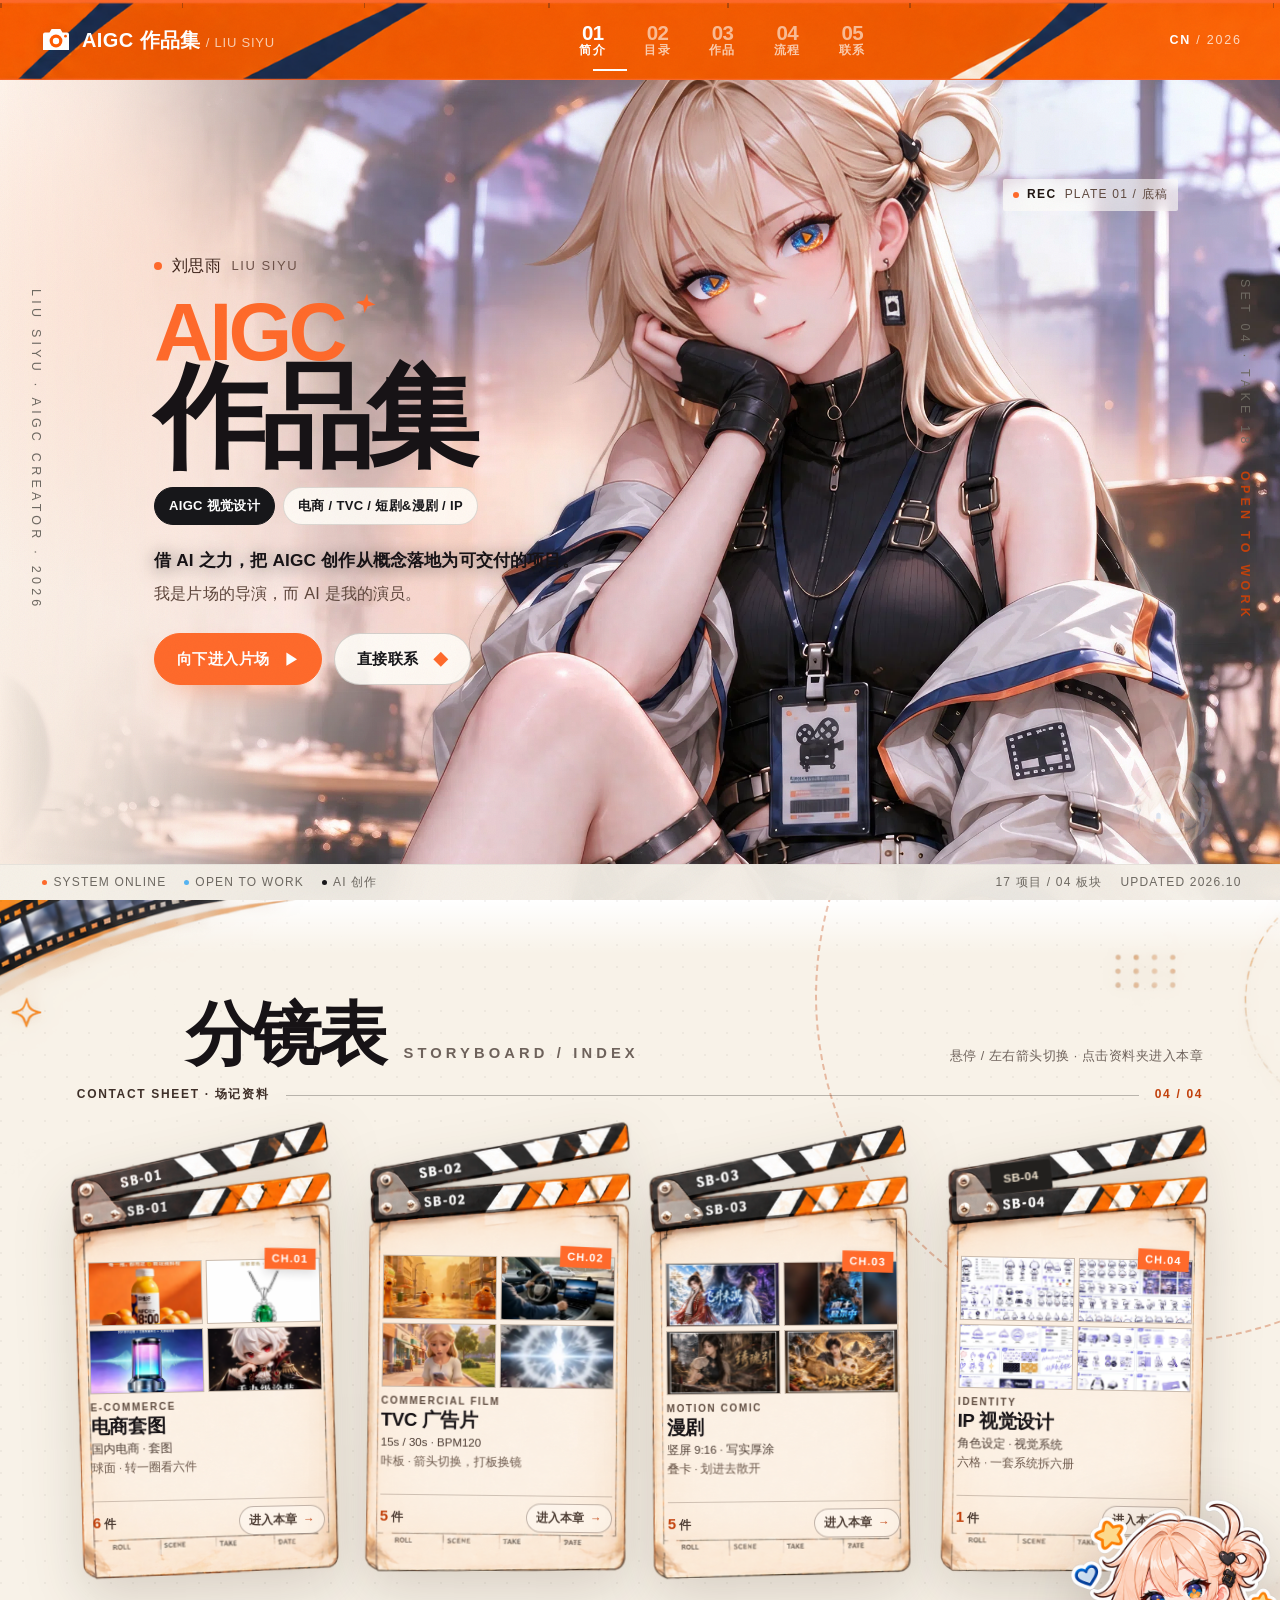
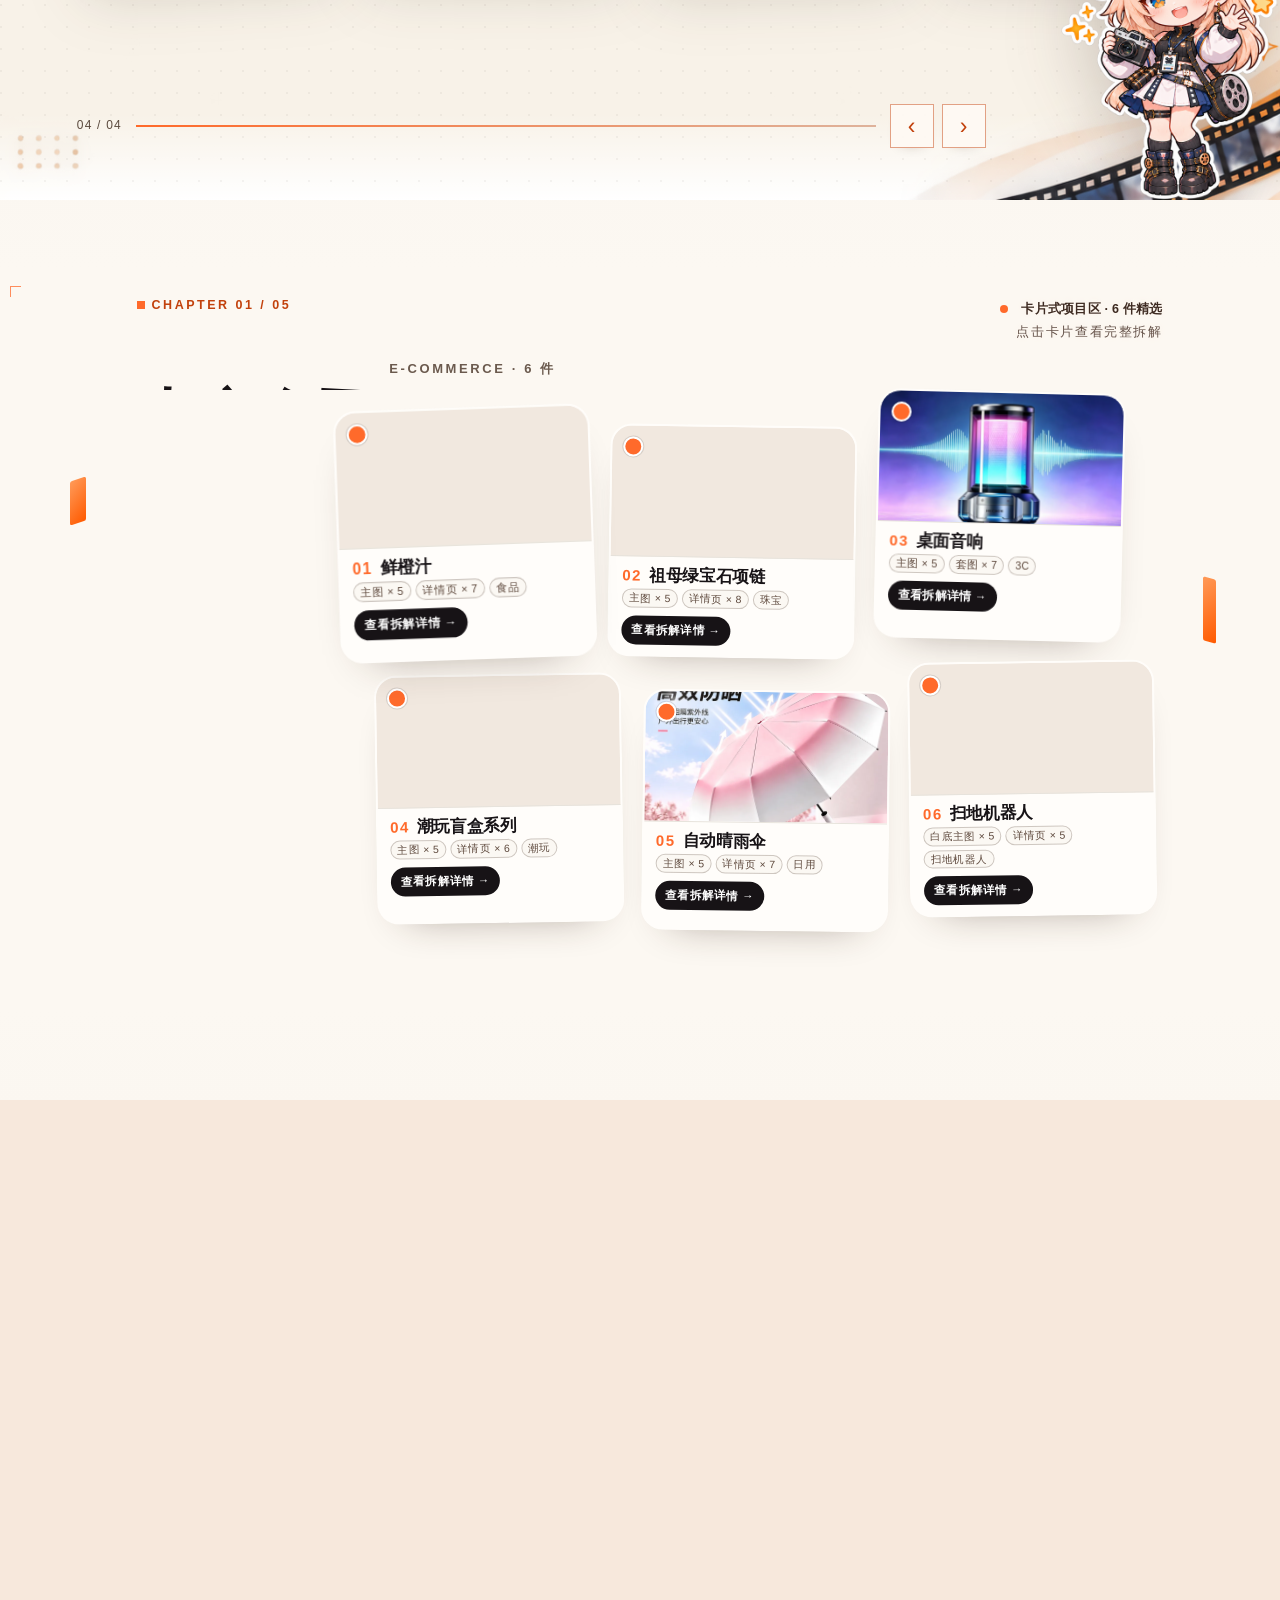
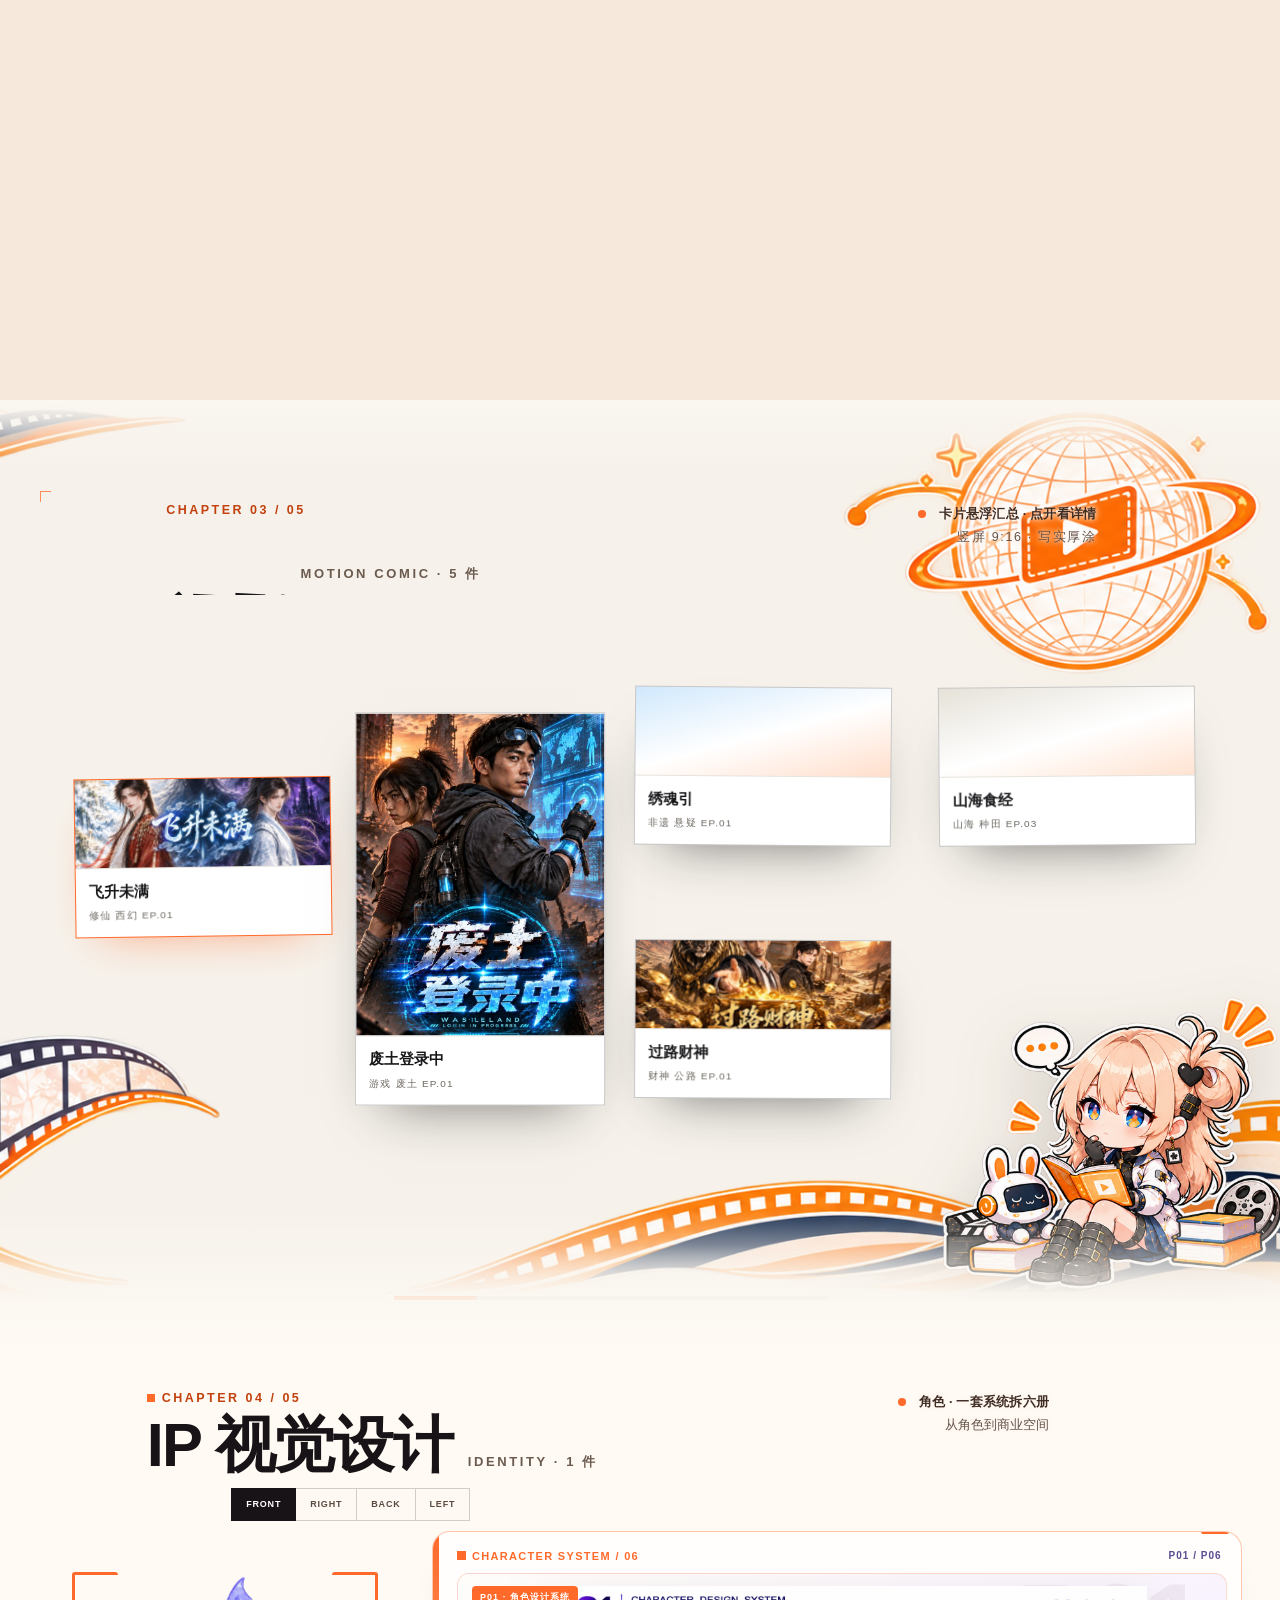
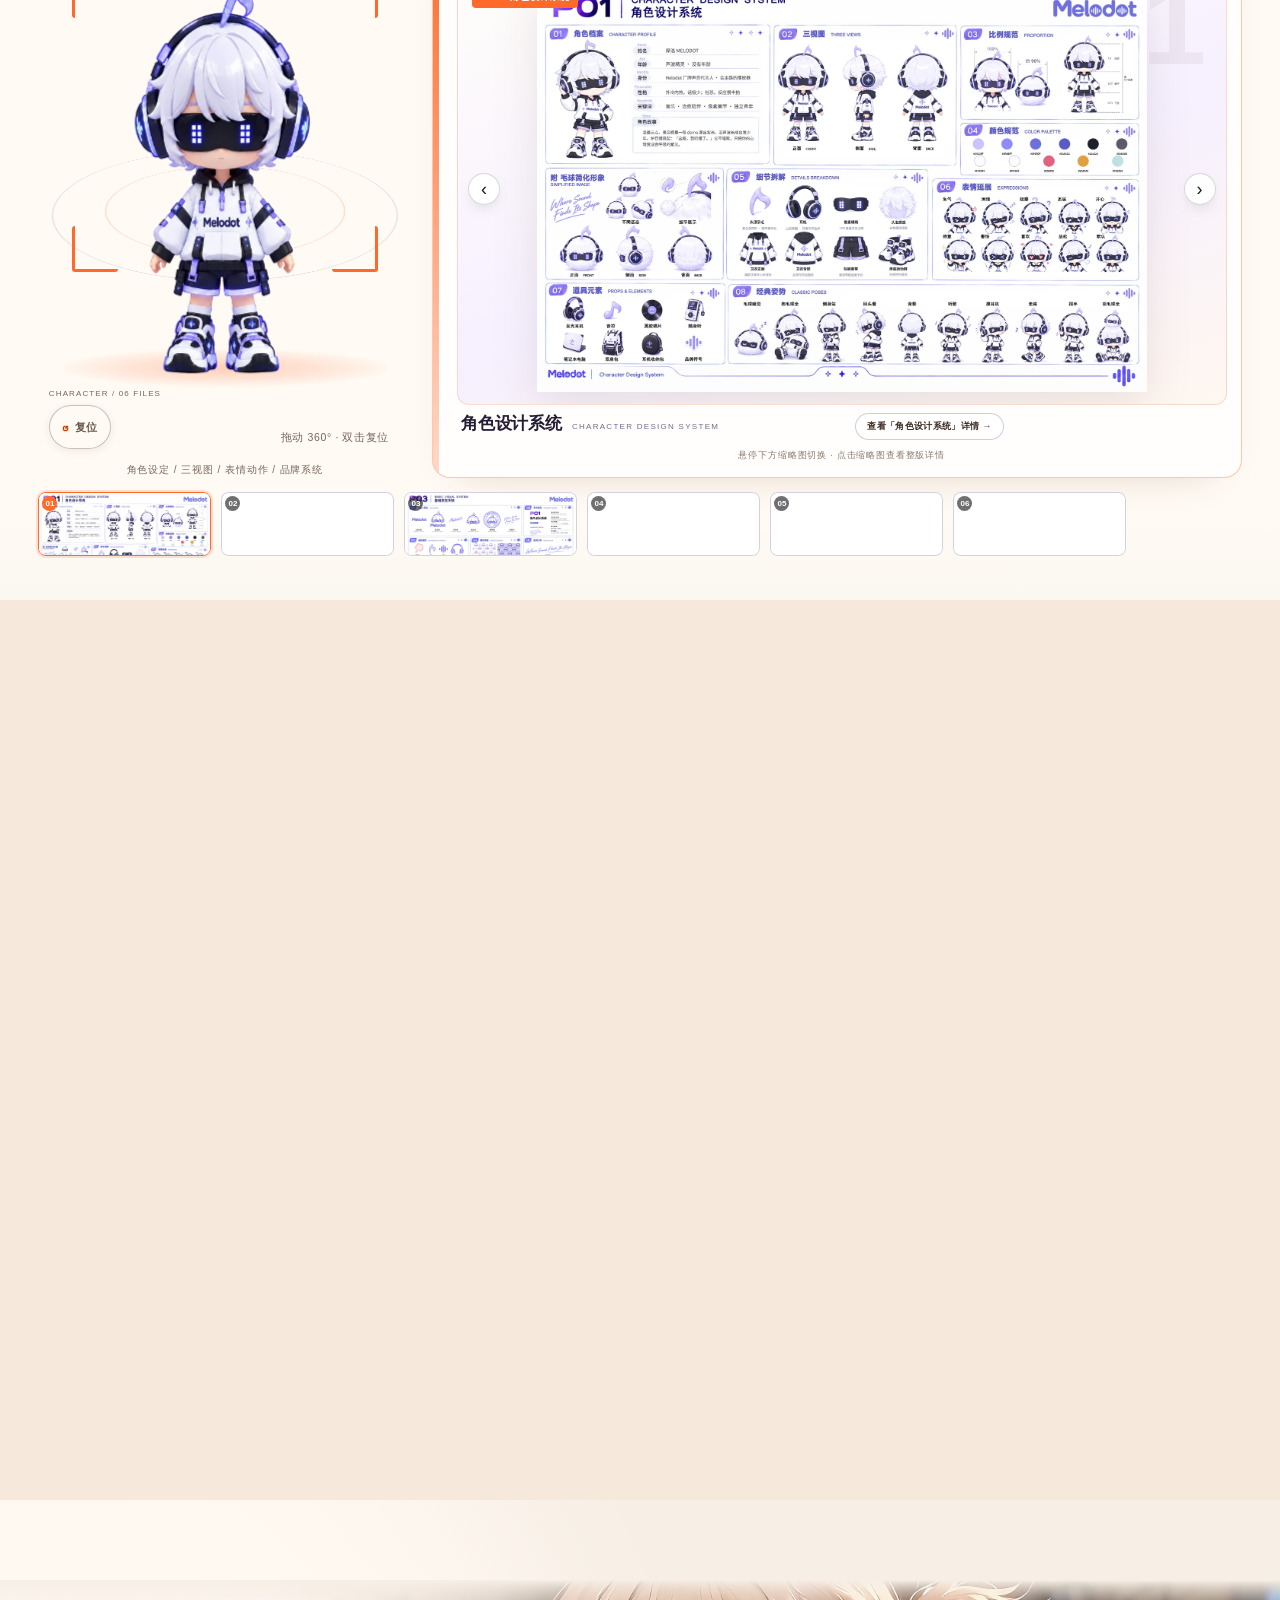
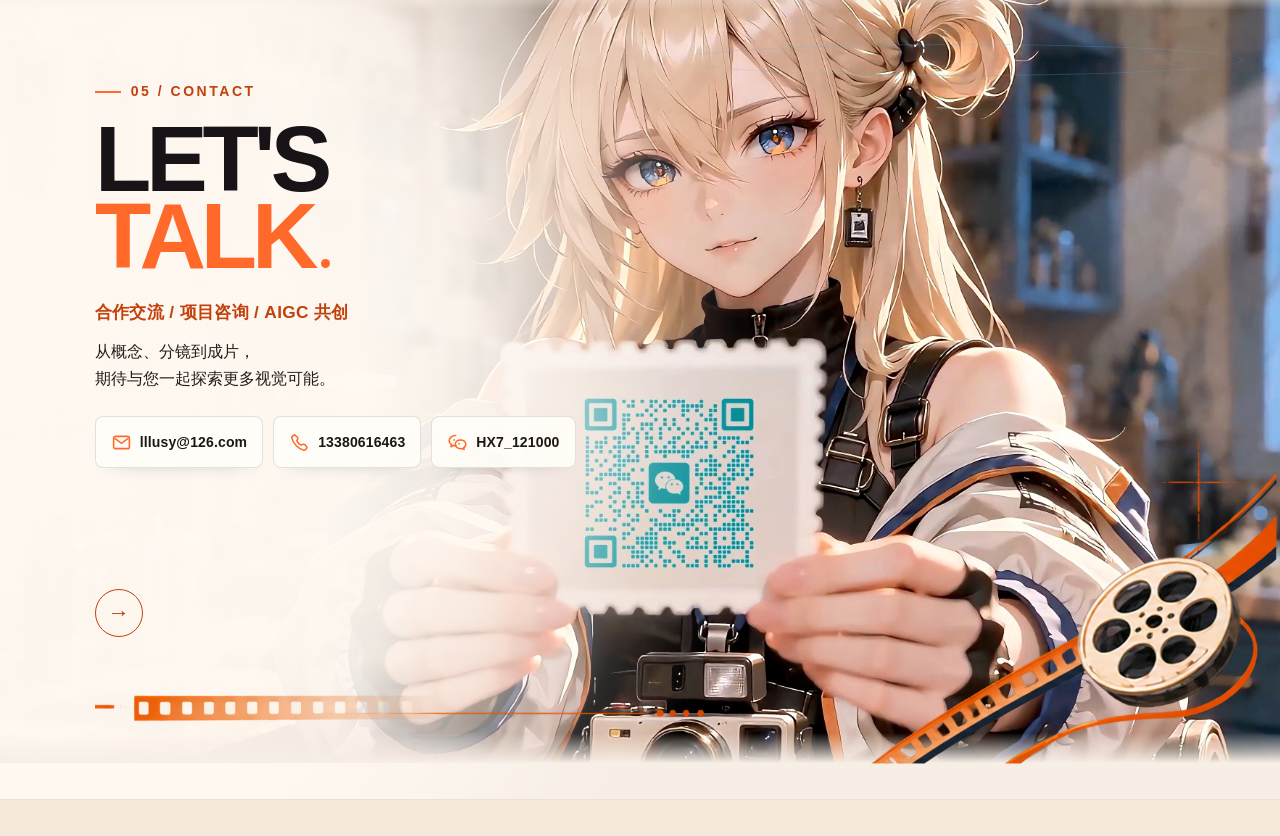
==== commit d7d9616c: "v26: hero character eye widget (gaze + blink)" ====
--- a/index.html
+++ b/index.html
@@ -4731,6 +4731,7 @@
     background:linear-gradient(0deg,#f7eee5,rgba(247,238,229,0))}
 }
 </style>
+<link rel="stylesheet" href="character-widget/CharacterWidget.css">
 </head>
 <body>
 <a class="skip" href="#main">跳到主要内容</a>
@@ -4826,7 +4827,17 @@
   <section class="hero hero-home" id="s0" aria-labelledby="hero-title">
     <div class="hero-frame">
       <div class="hero-media" aria-hidden="true">
-        <img class="hero-still" src="assets/home/hero-final.jpg" alt="" width="2048" height="1152" decoding="eager" fetchpriority="high">
+        <div class="cw-root" data-character-widget data-cw-video="#hv" data-cw-track="#s0" aria-hidden="true">
+          <img class="cw-layer" data-cw="white" src="character-widget/assets/eye-white.webp" alt="" draggable="false">
+          <img class="cw-layer cw-iris" data-cw="iris-left" src="character-widget/assets/iris-left.webp" alt="" draggable="false">
+          <img class="cw-layer cw-iris" data-cw="iris-right" src="character-widget/assets/iris-right.webp" alt="" draggable="false">
+          <img class="cw-layer" data-cw="shadow" src="character-widget/assets/eye-shadow.webp" alt="" draggable="false">
+          <img class="cw-layer" data-cw="character" src="character-widget/assets/character-clean.webp" alt="" draggable="false">
+          <img class="cw-layer cw-blink" data-cw="blink-1" src="character-widget/assets/blink-01.webp" alt="" draggable="false" hidden>
+          <img class="cw-layer cw-blink" data-cw="blink-2" src="character-widget/assets/blink-02.webp" alt="" draggable="false" hidden>
+          <img class="cw-layer cw-blink" data-cw="blink-3" src="character-widget/assets/blink-03.webp" alt="" draggable="false" hidden>
+          <img class="cw-layer cw-blink" data-cw="blink-4" src="character-widget/assets/blink-04.webp" alt="" draggable="false" hidden>
+        </div>
         <video class="hv" id="hv" muted playsinline preload="none" poster="assets/home/hero-final.jpg">
           <source id="hvsrc" src="assets/hero-4k.mp4" type="video/mp4">
         </video>
@@ -7821,5 +7832,6 @@
 </script>
 
 
+<script src="character-widget/CharacterWidget.js"></script>
 </body>
 </html>
--- a/character-widget/CharacterWidget.css
+++ b/character-widget/CharacterWidget.css
@@ -0,0 +1,31 @@
+/* CharacterWidget v1.0 — scoped, no global styles */
+.cw-root{
+  position:absolute;
+  inset:0;
+  overflow:hidden;
+  pointer-events:none;
+  z-index:0;
+  --cw-pos:center 42%;
+}
+.cw-layer{
+  position:absolute;
+  inset:0;
+  display:block;
+  width:100%;
+  height:100%;
+  object-fit:cover;
+  object-position:var(--cw-pos);
+  pointer-events:none;
+  user-select:none;
+  -webkit-user-drag:none;
+  max-width:none;
+}
+.cw-iris{
+  will-change:transform;
+  transform:translate3d(0,0,0);
+  backface-visibility:hidden;
+}
+.cw-blink[hidden]{display:none!important}
+@media (prefers-reduced-motion:reduce){
+  .cw-iris{will-change:auto}
+}
